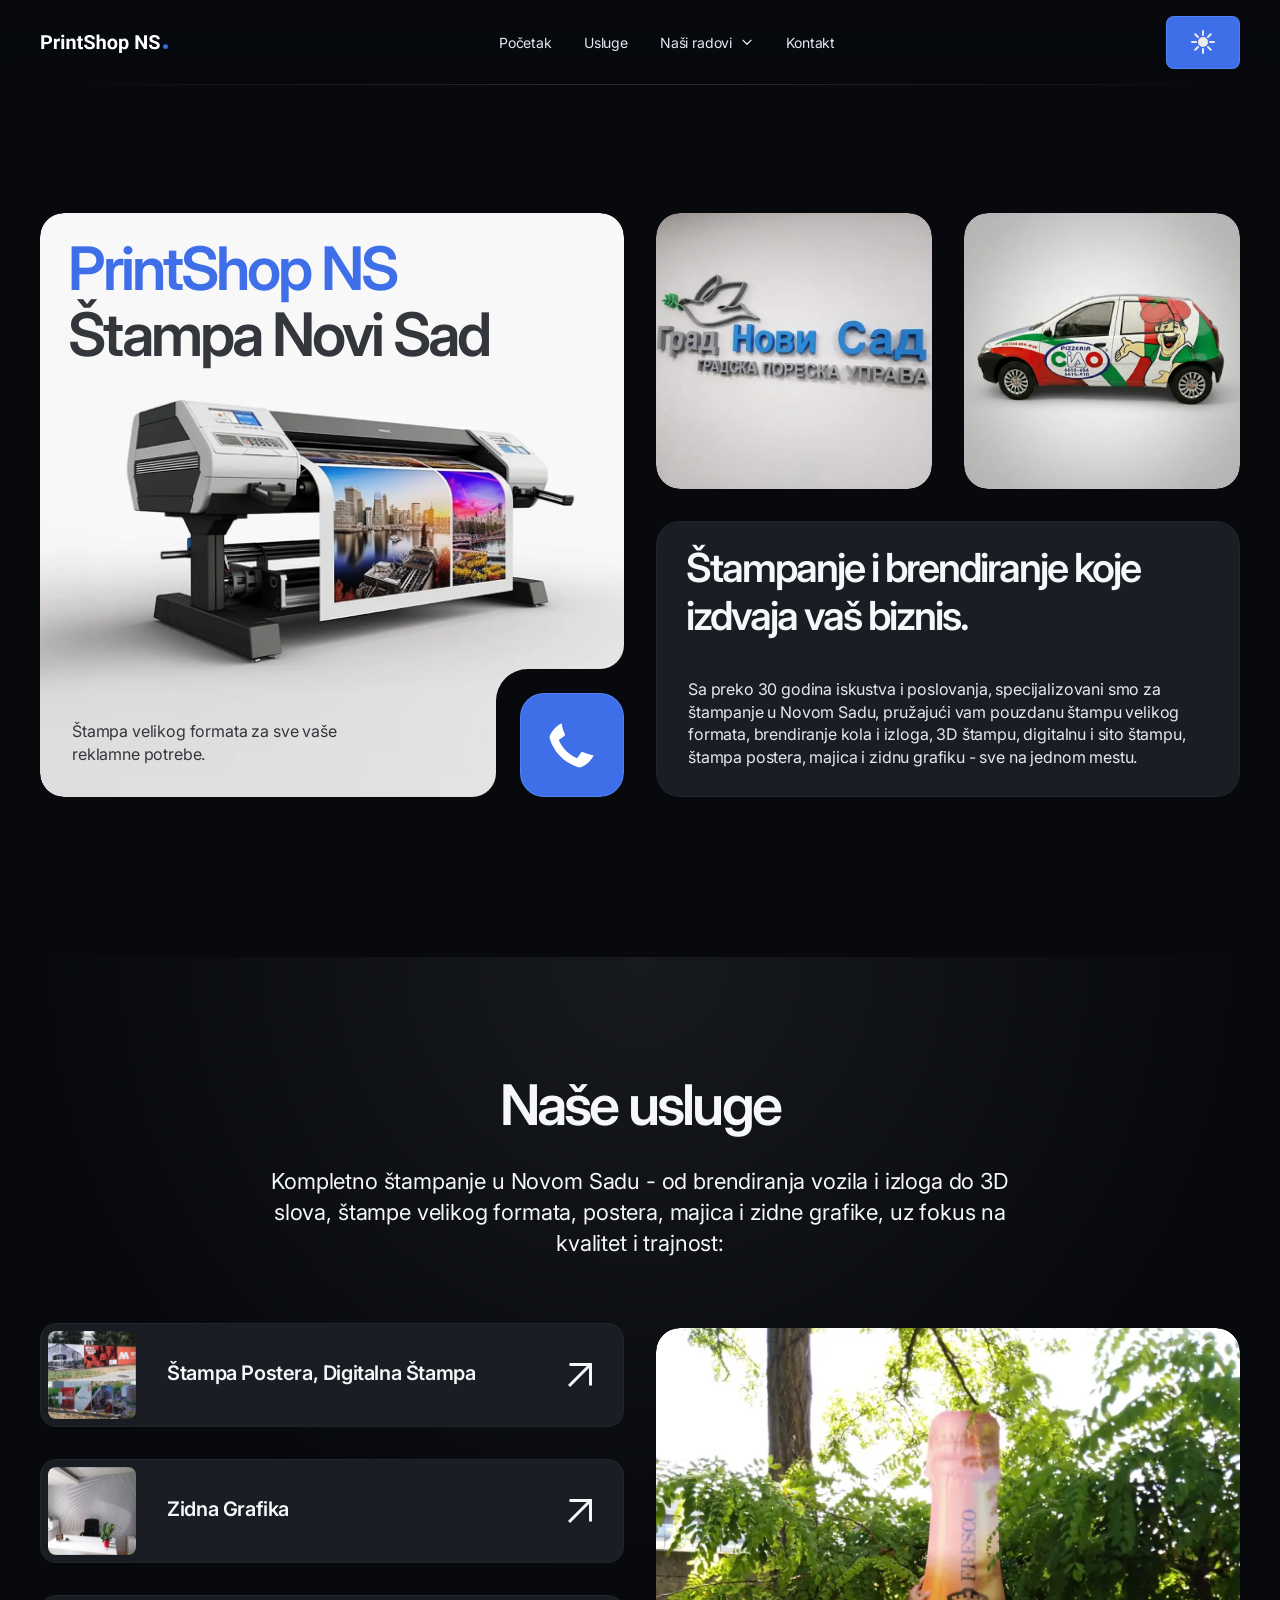
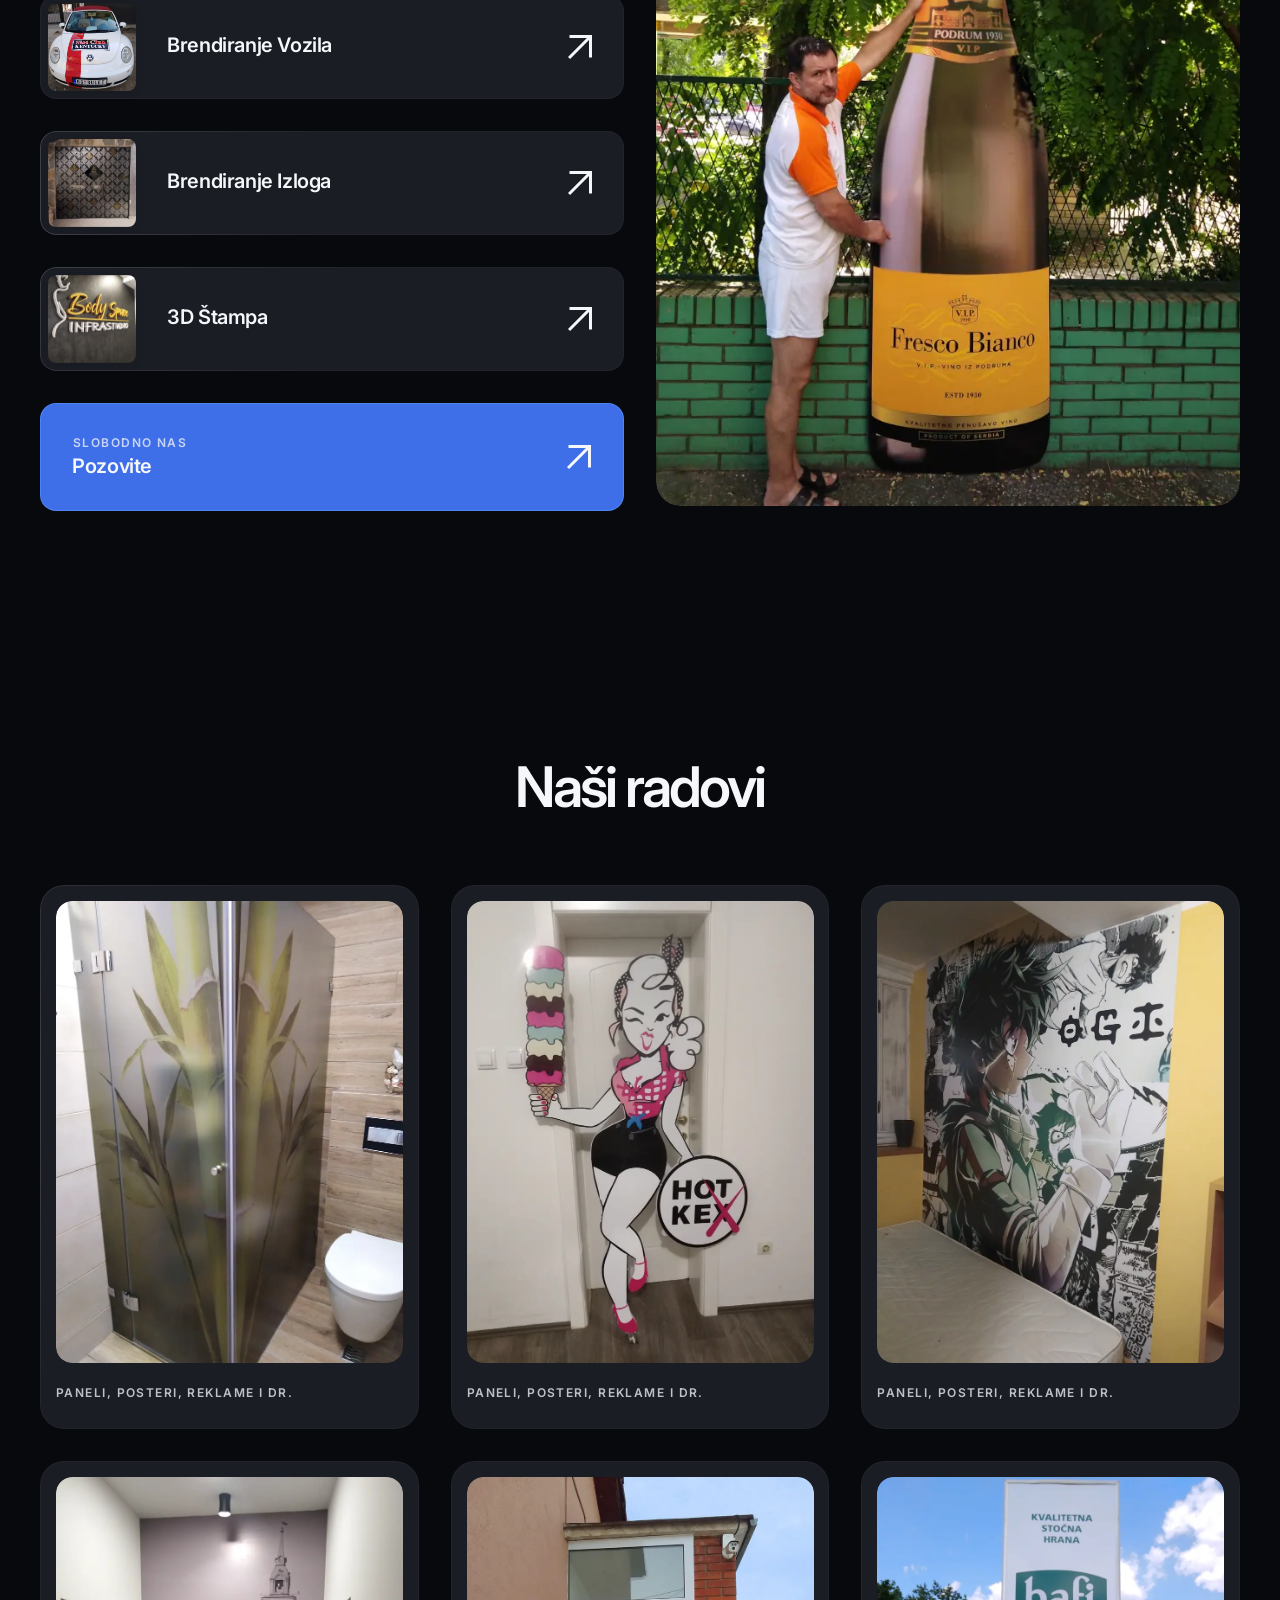
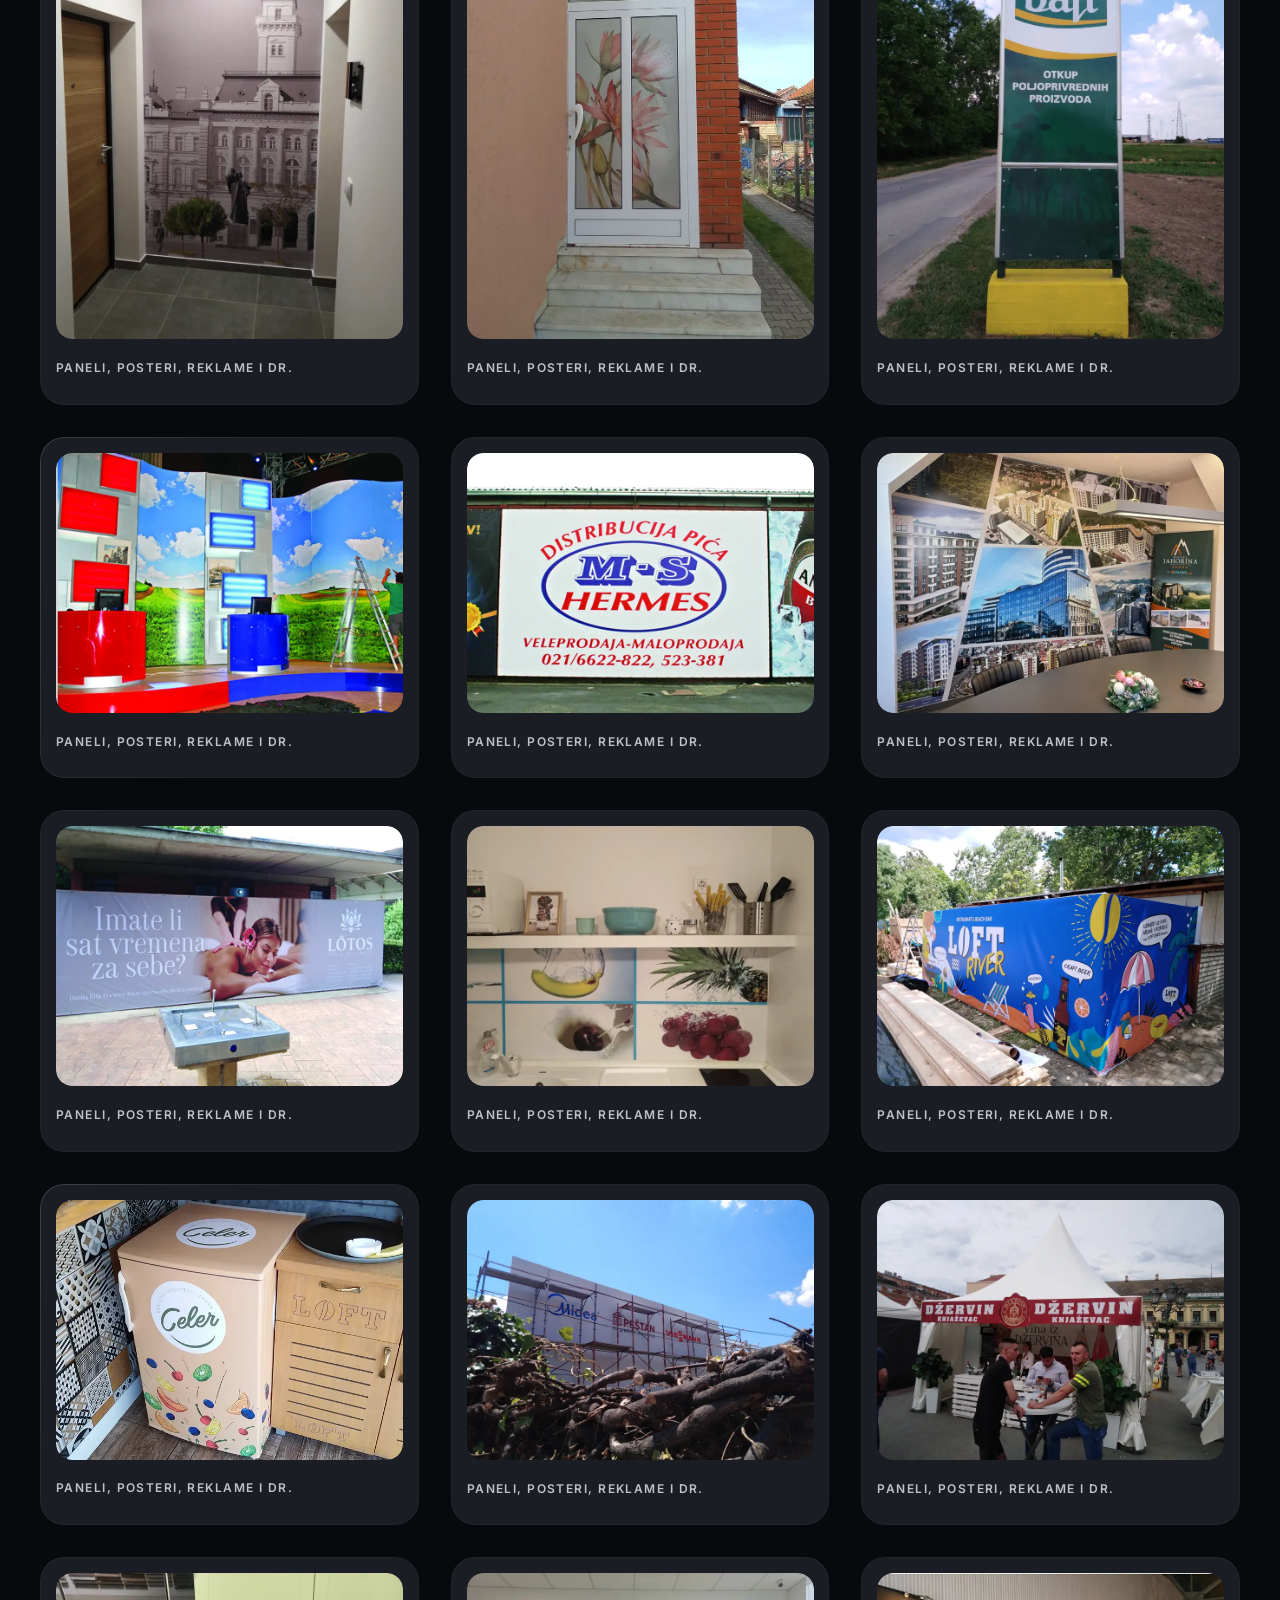
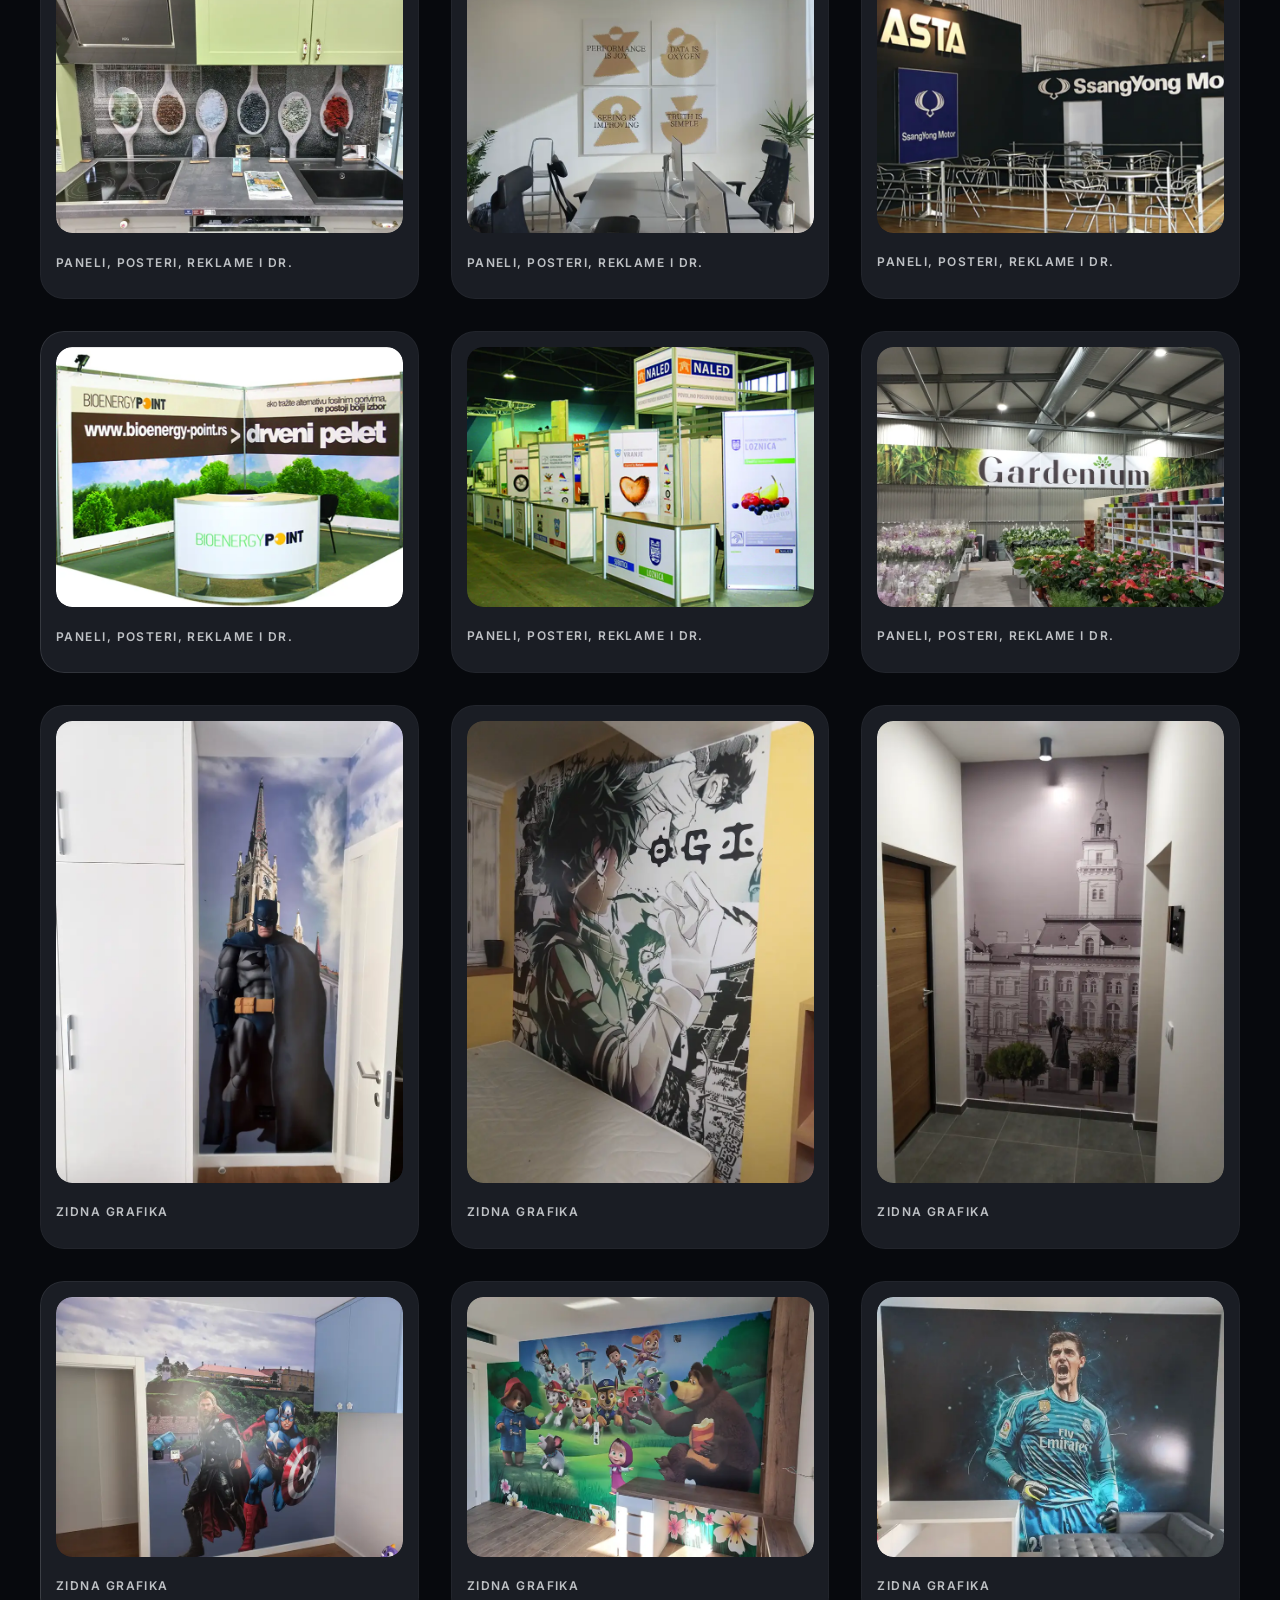
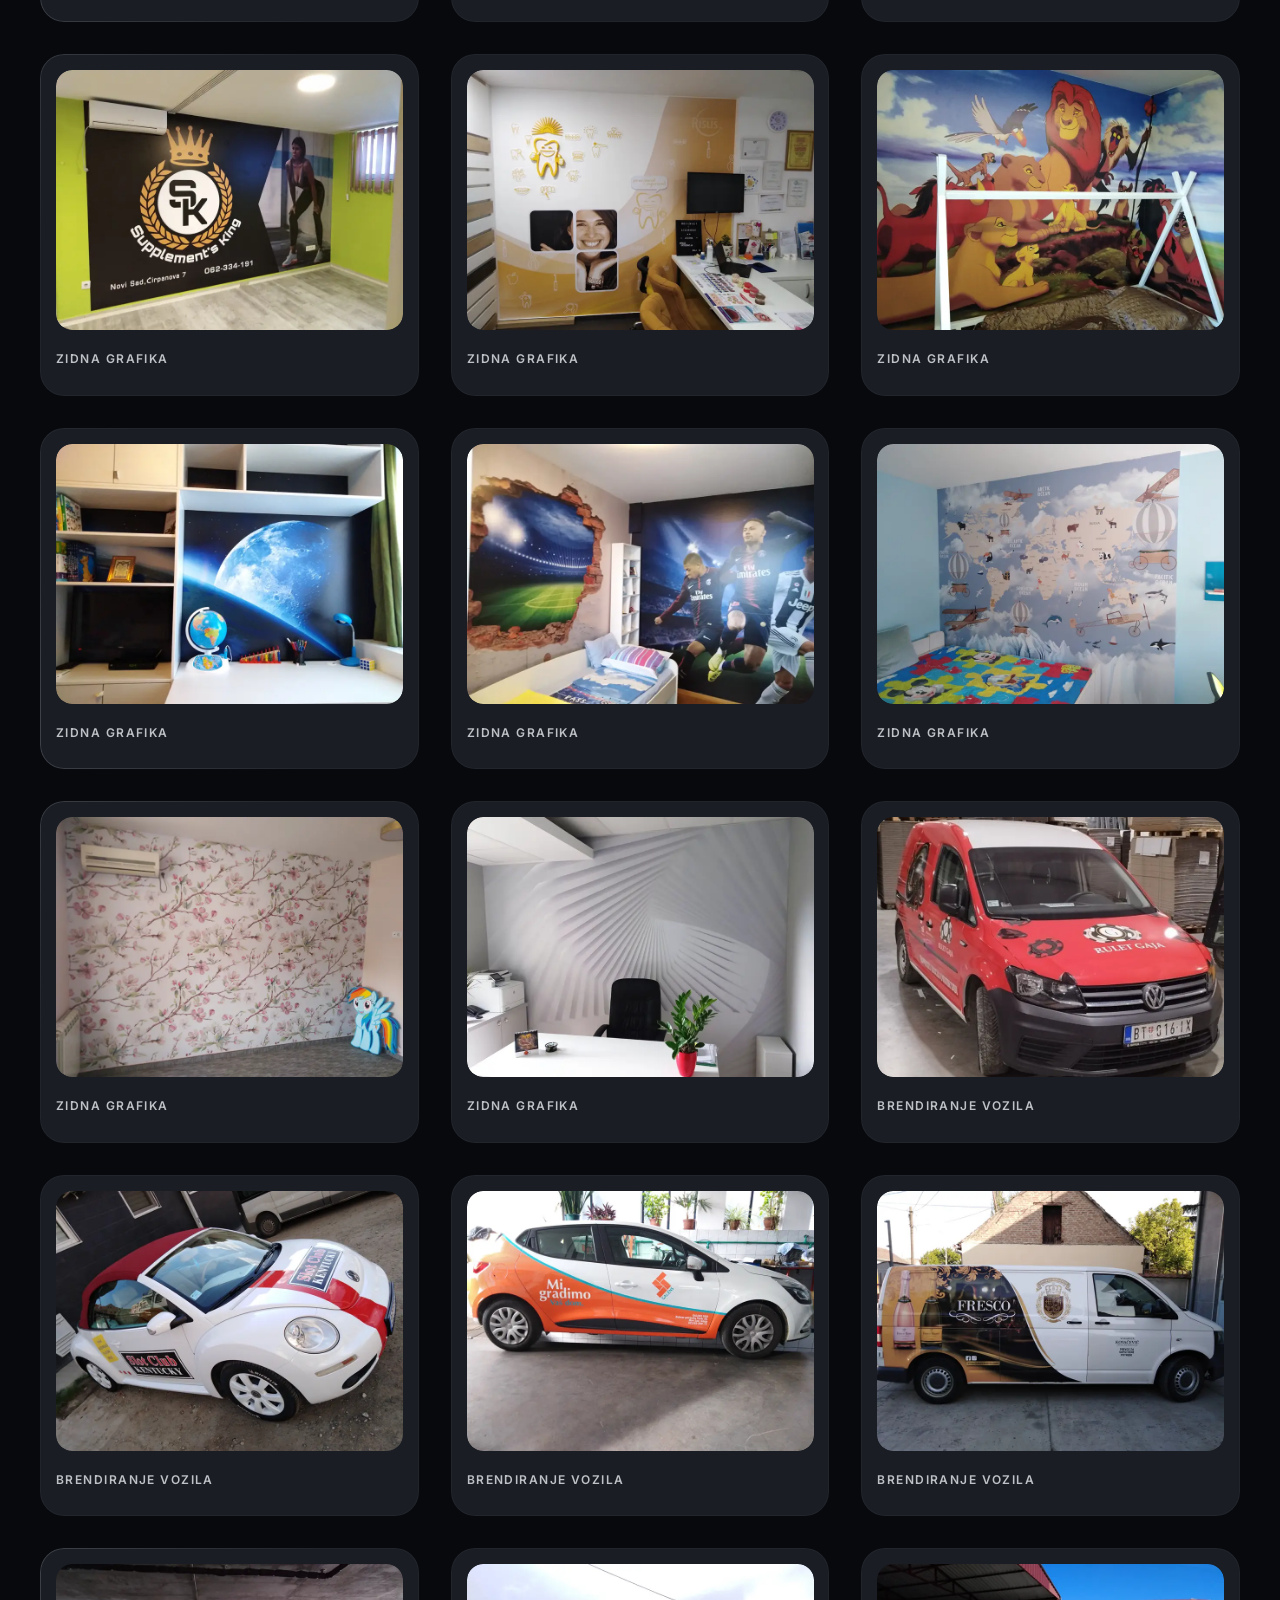
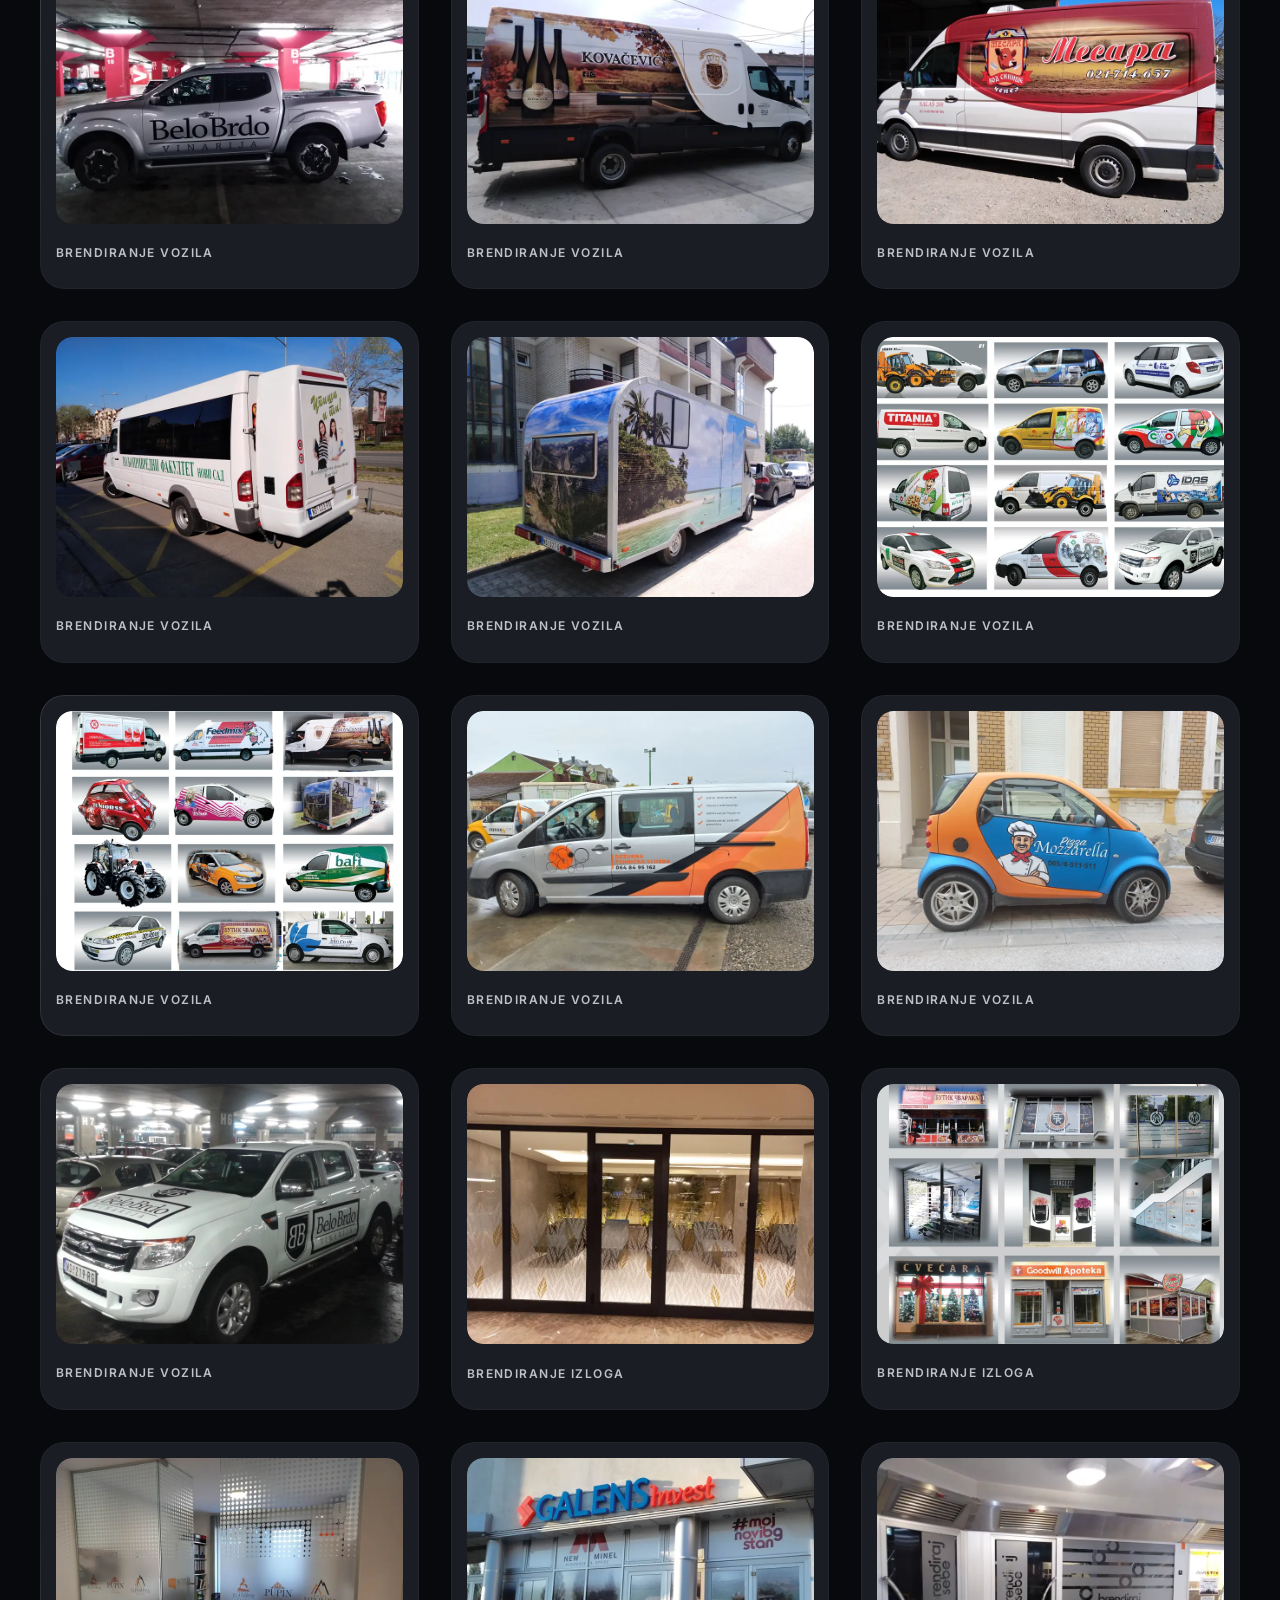
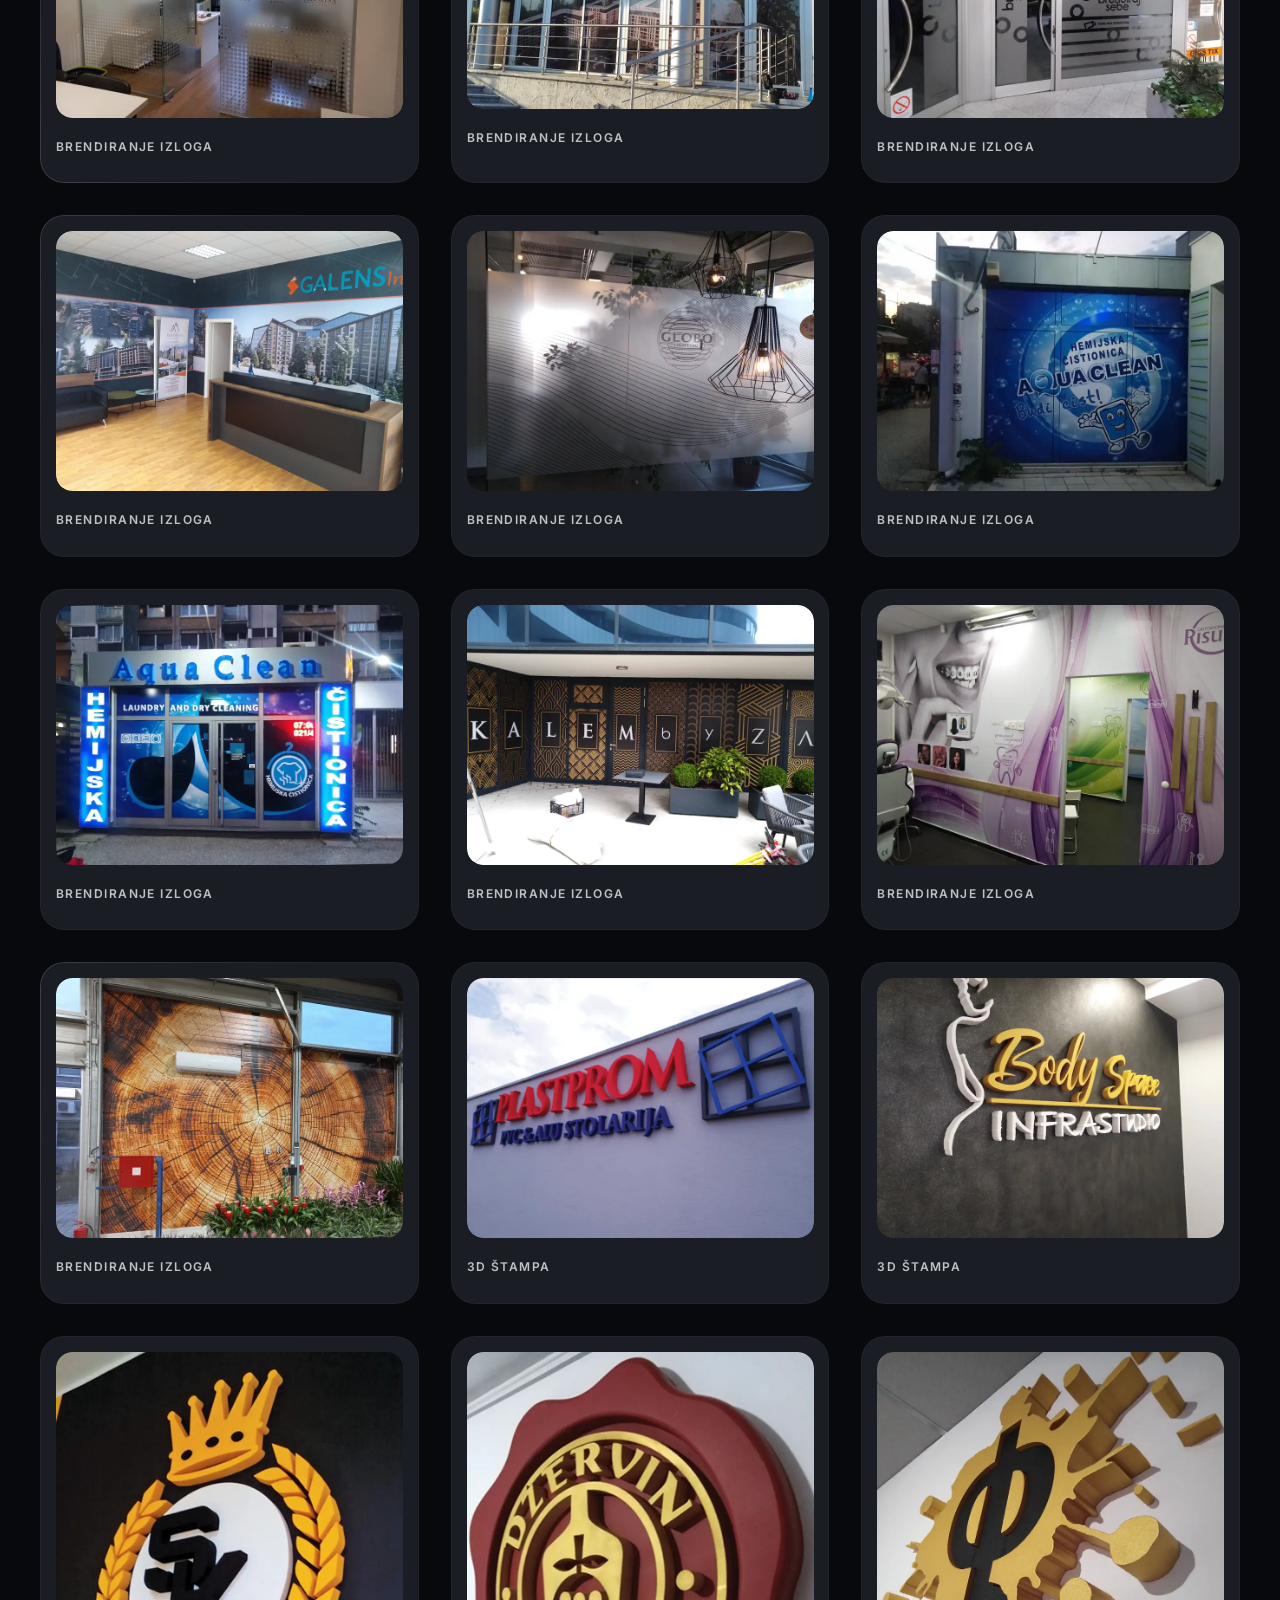
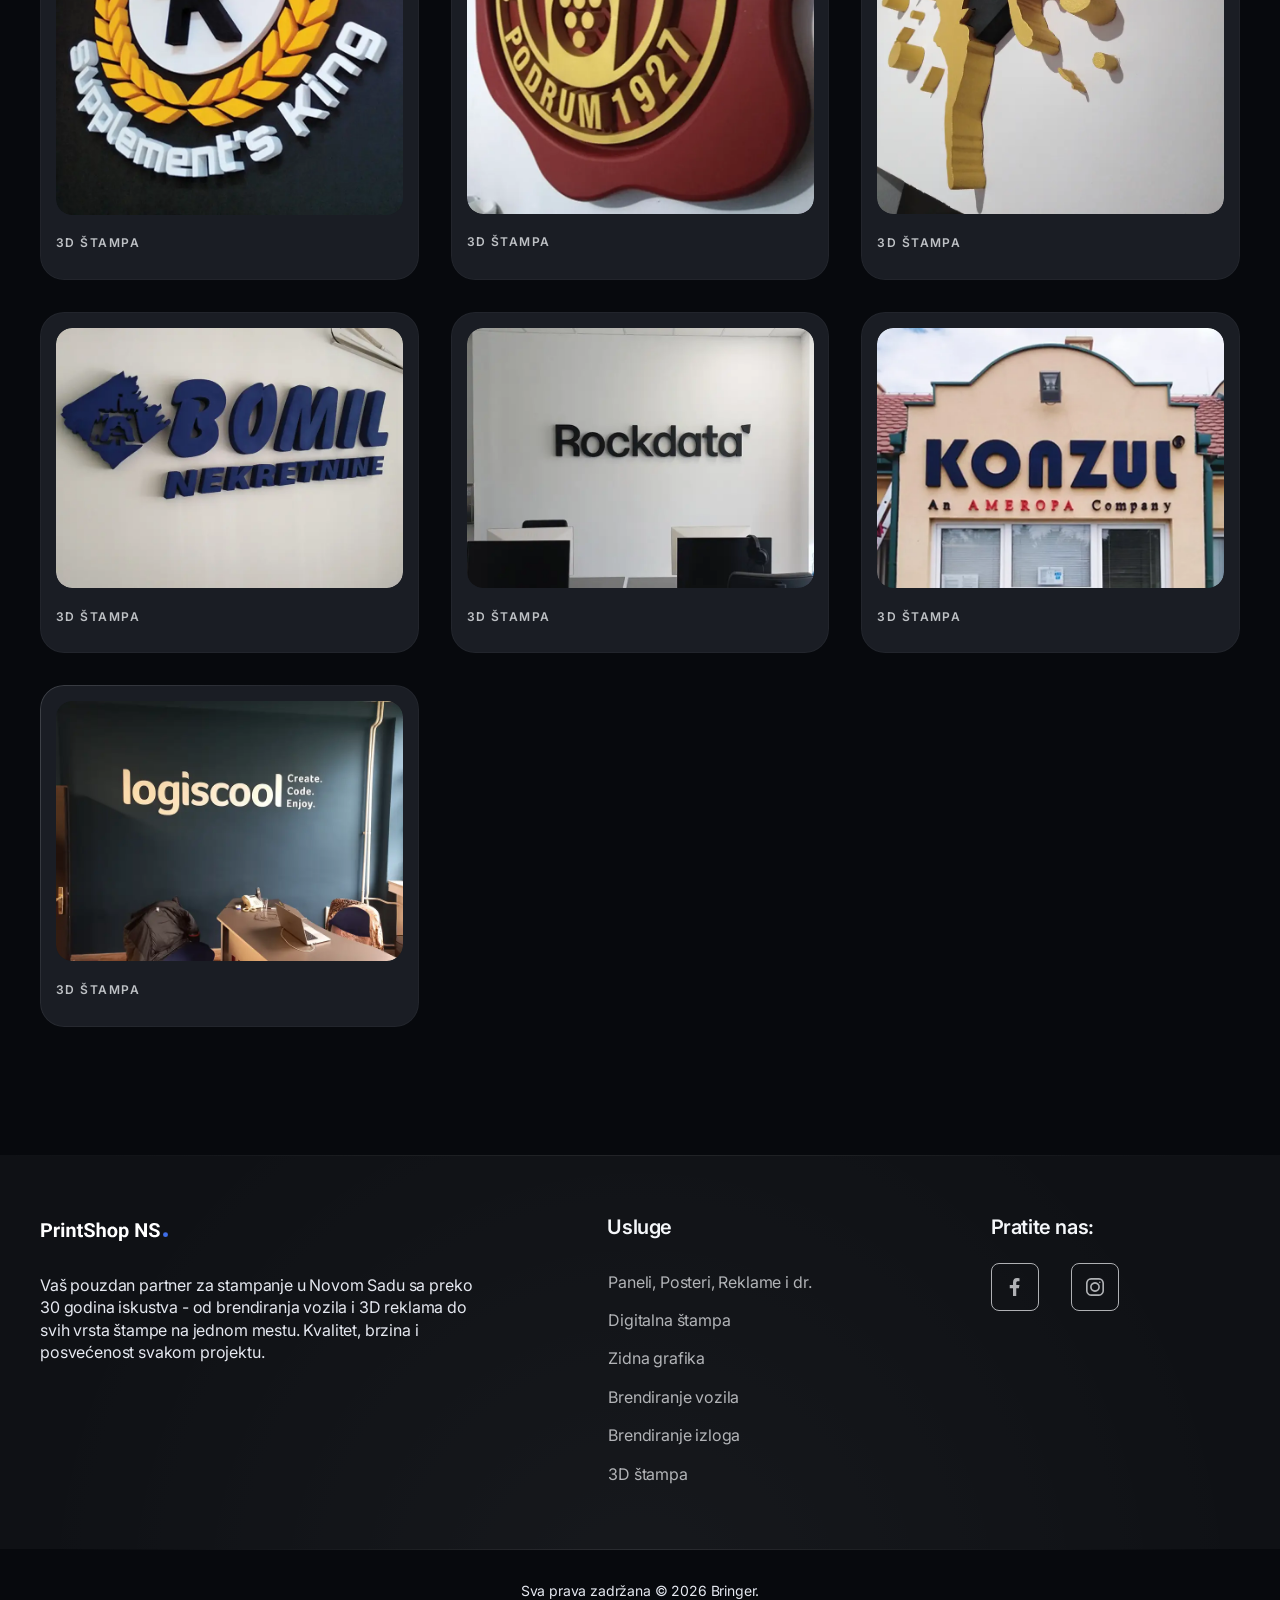
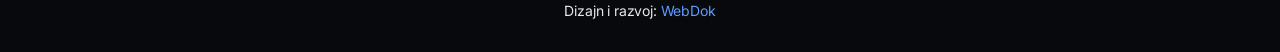
==== index.html @ b2fb3d51 "Updated" ====
<!DOCTYPE html>
<html lang="sr">

<head>
  <meta charset="UTF-8">
  <meta name="viewport" content="width=device-width, initial-scale=1.0">

  <!-- Page Title -->
  <title>Print Shop Novi Sad</title>

  <!-- Google Fonts -->
  <link href="https://fonts.googleapis.com/css2?family=Inter:wght@400;600&amp;display=swap" rel="stylesheet">
  <!-- Config -->
  <link type="text/css" rel="stylesheet" href="css/config.css">
  <!-- Libraries -->
  <link type="text/css" rel="stylesheet" href="css/libs.css">
  <!-- Template Styles -->
  <link type="text/css" rel="stylesheet" href="css/style.css">
  <!-- Responsive -->
  <link type="text/css" rel="stylesheet" href="css/responsive.css">

  <!-- Favicon -->
  <link rel="icon" href="img/favicon.png" sizes="32x32">
</head>

<body>
  <!-- Header -->
  <header id="bringer-header" class="is-frosted is-sticky" data-appear="fade-down" data-unload="fade-up">
    <!-- Desktop Header -->
    <div class="bringer-header-inner">
      <!-- Header Logo -->
      <div class="bringer-header-lp">
        <a href="#start" class="bringer-logo">
          <img src="img/logo-dm.svg" class="logo-dark" alt="bringer." width="128">
          <img src="img/logo-lm.svg" class="logo-light" alt="bringer." width="128">
        </a>
      </div>
      <!-- Main Menu -->
      <div class="bringer-header-mp">
        <nav class="bringer-nav">
          <ul class="main-menu" data-stagger-appear="fade-down" data-stagger-delay="75">
            <li>
              <a class="nav-link" href="#start">Početak</a>
            </li>
            <li>
              <a class="nav-link" href="#usluge">Usluge</a>
            </li>
            <li>
              <a href="#">Naši radovi</a>
              <ul class="sub-menu">
                <li>
                  <a class="nav-link" href="#posteri">Paneli, Posteri, Reklame i dr.</a>
                </li>
                <li>
                  <a class="nav-link" href="#posteri">Digitalna Štampa</a>
                </li>
                <li>
                  <a class="nav-link" href="#zidovi">Zidna grafika</a>
                </li>
                <li>
                  <a class="nav-link" href="#brendiranje-vozila">Brendiranje Vozila</a>
                </li>
                <li>
                  <a class="nav-link" href="#brendiranje-izloga">Brendiranje Izloga</a>
                </li>
                <li>
                  <a class="nav-link" href="#3d">3D Štampa</a>
                </li>
              </ul>
            </li>
            <li>
              <a class="nav-link" href="#kantakt">Kontakt</a>
            </li>
            <div class="bringer-portfolio-short-item bringer-portfolio-short-more" id="mobile-nav-cta">
              <div class="bringer-portfolio-short-title">
                <span class="bringer-label">slobodno nas</span>
                <h6>Pozovite</h6>
              </div>
              <span class="bringer-icon bringer-icon-explore"></span>
              <a id="nav-cta" href="tel:+38163123456"></a>
            </div>
          </ul>
        </nav>
      </div>
      <!-- Header Button -->
      <div class="bringer-header-rp">
        <button class="bringer-mode-toggler">
          <img src="icons/light-mode.svg" alt="">
        </button>
        <!-- <a href="contacts.html" class="bringer-button">Get a FREE Quote</a> -->
      </div>
    </div>
    <!-- Mobile Header -->
    <div class="bringer-mobile-header-inner">
      <a href="./" class="bringer-logo">
        <img src="img/logo-dm.svg" class="logo-dark" alt="bringer." width="128">
        <img src="img/logo-lm.svg" class="logo-light" alt="bringer." width="128">
      </a>
      <a href="#" class="bringer-mobile-menu-toggler">
        <i class="bringer-menu-toggler-icon">
          <span></span>
          <span></span>
          <span></span>
        </i>
      </a>
    </div>
  </header>

  <!-- Page Main -->
  <main id="bringer-main">
    <div class="stg-container">
      <!-- Hero Section -->
      <section id="start">
        <div class="bringer-hero-block bringer-hero-type06">
          <div class="bringer-bento-grid stg-bottom-gap">
            <div class="is-large bringer-masked-block" data-appear="fade-right" data-unload="fade-left">
              <div class="bringer-bento-hero-media bringer-masked-media" data-bg-src="img/home/hero/home06-background.webp">
                <!-- Title -->
                <h1 class="bringer-page-title"><span>PrintShop NS</span> Štampa Novi Sad</h1>
                <!-- Description -->
                <p class="bringer-highlight">Štampa velikog formata za sve vaše reklamne potrebe.</p>
              </div>
              <div class="bringer-masked-content at-bottom-right">
                <a href="tel:+38163123456" class="bringer-square-button" data-appear="zoom-in" data-delay="100">
                  <img src="icons/phone-old.svg" class="phone-hero" alt="">
                  <!-- <span class="bringer-icon bringer-icon-arrow-down"></span> -->
                </a>
              </div>
            </div>
            <div class="is-small" data-appear="zoom-out" data-delay="100" data-unload="zoom-out">
              <img class="bringer-lazy" src="img/null.png" data-src="/img/home/hero/hero-secondary-2.webp" alt="Product 04" width="1200" height="1200">
            </div>
            <div class="is-small" data-appear="zoom-out" data-delay="200" data-unload="zoom-out">
              <img class="bringer-lazy" src="img/null.png" data-src="/img/home/hero/hero-secondary-1.webp" alt="Product 08" width="1200" height="1200">
            </div>
            <div class="is-medium bringer-block stg-vertical-space-between" data-appear="fade-left" data-delay="300" data-unload="fade-right">
              <h3>Štampanje i brendiranje koje izdvaja vaš biznis.</h3>
              <p>Sa preko 30 godina iskustva i poslovanja, specijalizovani smo za štampanje u Novom Sadu, pružajući vam pouzdanu štampu velikog formata, brendiranje kola i izloga, 3D štampu, digitalnu i sito štampu, štampa postera, majica i zidnu grafiku - sve na jednom mestu.</p>
            </div>
          </div>
        </div><!-- .bringer-hero-block -->
      </section>

      <!-- Section: Services -->
      <section class="backlight-top" id="usluge">
        <!-- Section Title -->
        <div class="stg-row bringer-section-title">
          <div class="stg-col-8 stg-offset-2">
            <div class="align-center">
              <h2 data-appear="fade-up" data-unload="fade-up">Naše usluge</h2>
              <p class="bringer-large-text" data-appear="fade-up" data-unload="fade-up" data-delay="100">Kompletno štampanje u Novom Sadu - od brendiranja vozila i izloga do 3D slova, štampe velikog formata, postera, majica i zidne grafike, uz fokus na kvalitet i trajnost:</p>
            </div>
          </div>
        </div>
        <!-- List with Preview -->
        <div class="stg-row stg-valign-middle stg-tp-column-reverse">
          <div class="stg-col-6" data-unload="fade-left" data-delay="100">
            <div class="bringer-grid-1col">
              <!-- Portfolio List Item -->
              <div class="bringer-block bringer-portfolio-short-item" data-appear="fade-right" data-delay="300">
                <div class="bringer-portfolio-thmb">
                  <img class="bringer-lazy" src="img/null.png" data-src="img/home/services/poster.webp" alt="" width="1200" height="1200">
                </div>
                <div class="bringer-portfolio-short-title">
                  <!-- <span class="bringer-meta">Advertising</span> -->
                  <h6>Štampa Postera, Digitalna Štampa</h6>
                </div>
                <span class="bringer-icon bringer-icon-explore"></span>
                <a href="#posteri"></a>
              </div><!-- .bringer-portfolio-short-item -->

              <!-- Portfolio List Item -->
              <div class="bringer-block bringer-portfolio-short-item" data-appear="fade-right" data-delay="300">
                <div class="bringer-portfolio-thmb">
                  <img class="bringer-lazy" src="img/null.png" data-src="img/home/services/zidna-grafika.webp" alt="" width="1200" height="1200">
                </div>
                <div class="bringer-portfolio-short-title">
                  <!-- <span class="bringer-meta">Advertising</span> -->
                  <h6>Zidna Grafika</h6>
                </div>
                <span class="bringer-icon bringer-icon-explore"></span>
                <a href="#zidovi"></a>
              </div><!-- .bringer-portfolio-short-item -->

              <!-- Portfolio List Item -->
              <div class="bringer-block bringer-portfolio-short-item" data-appear="fade-right" data-delay="0">
                <div class="bringer-portfolio-thmb">
                  <img class="bringer-lazy" src="img/null.png" data-src="img/home/services/brendiranje-vozila.webp" alt="brendiranje vozila" width="1200" height="1200">
                </div>
                <div class="bringer-portfolio-short-title">
                  <!-- <span class="bringer-meta">Branding</span> -->
                  <h6>Brendiranje Vozila</h6>
                </div>
                <span class="bringer-icon bringer-icon-explore"></span>
                <a href="#brendiranje-auta"></a>
              </div><!-- .bringer-portfolio-short-item -->

              <!-- Portfolio List Item -->
              <div class="bringer-block bringer-portfolio-short-item" data-appear="fade-right" data-delay="100">
                <div class="bringer-portfolio-thmb">
                  <img class="bringer-lazy" src="img/null.png" data-src="img/home/services/brendiranje-izloga.webp" alt="brendiranje izloga" width="1200" height="1200">
                </div>
                <div class="bringer-portfolio-short-title">
                  <!-- <span class="bringer-meta">Advertising</span> -->
                  <h6>Brendiranje Izloga</h6>
                </div>
                <span class="bringer-icon bringer-icon-explore"></span>
                <a href="#brendiranje-izloga"></a>
              </div><!-- .bringer-portfolio-short-item -->

              <!-- Portfolio List Item -->
              <div class="bringer-block bringer-portfolio-short-item" data-appear="fade-right" data-delay="200">
                <div class="bringer-portfolio-thmb">
                  <img class="bringer-lazy" src="img/null.png" data-src="img/home/services/3d.webp" alt="3D slova, 3D štampa" width="1200" height="1200">
                </div>
                <div class="bringer-portfolio-short-title">
                  <!-- <span class="bringer-meta">Marketing</span> -->
                  <h6>3D Štampa</h6>
                </div>
                <span class="bringer-icon bringer-icon-explore"></span>
                <a href="#3d"></a>
              </div><!-- .bringer-portfolio-short-item -->

              <div class="bringer-portfolio-short-item bringer-portfolio-short-more" data-appear="fade-right" data-delay="400">
                <div class="bringer-portfolio-short-title">
                  <span class="bringer-label">slobodno nas</span>
                  <h6>Pozovite</h6>
                </div>
                <span class="bringer-icon bringer-icon-explore"></span>
                <a href="tel:+38163123456"></a>
              </div>
            </div>
          </div>
          <div class="stg-col-6 stg-tp-bottom-gap" data-unload="fade-right" data-delay="200">
            <div class="bringer-parallax-media" data-appear="fade-left">
              <img class="bringer-lazy" src="img/null.png" data-src="img/home/services/services-main.webp" alt="Our Portfolio" width="960" height="1095">
            </div>
          </div>
        </div>
      </section>

      <!-- Portfolio Grid -->
      <section id="portfolio">
        <div class="stg-row bringer-section-title">
          <div class="stg-col-8 stg-offset-2">
            <div class="align-center">
              <h2 data-appear="fade-up" data-unload="fade-up">Naši radovi</h2>
            </div>
          </div>
        </div>
        <div class="bringer-grid-3cols bringer-tp-grid-2cols bringer-tp-centered-last-item stg-normal-gap bringer-parallax-media">

          <div class="bringer-block bringer-portfolio-card" id="posteri">
            <div class="bringer-portfolio-card-image">
              <img class="bringer-lazy" src="img/null.png" data-src="img/portfolio/ostalo/panel-poster-reklame-v-1.webp" alt="" width="1200" height="1200">
            </div>
            <div class="bringer-portfolio-card-footer">
              <div class="bringer-portfolio-card-title">
                <span class="bringer-meta">Paneli, Posteri, Reklame i dr.</span>
              </div>
            </div>
          </div>

          <div class="bringer-block bringer-portfolio-card">
            <div class="bringer-portfolio-card-image">
              <img class="bringer-lazy" src="img/null.png" data-src="img/portfolio/ostalo/panel-poster-reklame-v-2.webp" alt="" width="1200" height="1200">
            </div>
            <div class="bringer-portfolio-card-footer">
              <div class="bringer-portfolio-card-title">
                <span class="bringer-meta">Paneli, Posteri, Reklame i dr.</span>
              </div>
            </div>
          </div>

          <div class="bringer-block bringer-portfolio-card">
            <div class="bringer-portfolio-card-image">
              <img class="bringer-lazy" src="img/null.png" data-src="img/portfolio/ostalo/panel-poster-reklame-v-3.webp" alt="" width="1200" height="1200">
            </div>
            <div class="bringer-portfolio-card-footer">
              <div class="bringer-portfolio-card-title">
                <span class="bringer-meta">Paneli, Posteri, Reklame i dr.</span>
              </div>
            </div>
          </div>

          <div class="bringer-block bringer-portfolio-card">
            <div class="bringer-portfolio-card-image">
              <img class="bringer-lazy" src="img/null.png" data-src="img/portfolio/ostalo/panel-poster-reklame-v-4.webp" alt="" width="1200" height="1200">
            </div>
            <div class="bringer-portfolio-card-footer">
              <div class="bringer-portfolio-card-title">
                <span class="bringer-meta">Paneli, Posteri, Reklame i dr.</span>
              </div>
            </div>
          </div>

          <div class="bringer-block bringer-portfolio-card">
            <div class="bringer-portfolio-card-image">
              <img class="bringer-lazy" src="img/null.png" data-src="img/portfolio/ostalo/panel-poster-reklame-v-5.webp" alt="" width="1200" height="1200">
            </div>
            <div class="bringer-portfolio-card-footer">
              <div class="bringer-portfolio-card-title">
                <span class="bringer-meta">Paneli, Posteri, Reklame i dr.</span>
              </div>
            </div>
          </div>

          <div class="bringer-block bringer-portfolio-card">
            <div class="bringer-portfolio-card-image">
              <img class="bringer-lazy" src="img/null.png" data-src="img/portfolio/ostalo/panel-poster-reklame-v-6.webp" alt="" width="1200" height="1200">
            </div>
            <div class="bringer-portfolio-card-footer">
              <div class="bringer-portfolio-card-title">
                <span class="bringer-meta">Paneli, Posteri, Reklame i dr.</span>
              </div>
            </div>
          </div>

          <div class="bringer-block bringer-portfolio-card">
            <div class="bringer-portfolio-card-image">
              <img class="bringer-lazy" src="img/null.png" data-src="img/portfolio/ostalo/panel-poster-reklame-h-1.webp" alt="" width="1200" height="1200">
            </div>
            <div class="bringer-portfolio-card-footer">
              <div class="bringer-portfolio-card-title">
                <span class="bringer-meta">Paneli, Posteri, Reklame i dr.</span>
              </div>
            </div>
          </div>

          <div class="bringer-block bringer-portfolio-card">
            <div class="bringer-portfolio-card-image">
              <img class="bringer-lazy" src="img/null.png" data-src="img/portfolio/ostalo/panel-poster-reklame-h-2.webp" alt="" width="1200" height="1200">
            </div>
            <div class="bringer-portfolio-card-footer">
              <div class="bringer-portfolio-card-title">
                <span class="bringer-meta">Paneli, Posteri, Reklame i dr.</span>
              </div>
            </div>
          </div>

          <div class="bringer-block bringer-portfolio-card">
            <div class="bringer-portfolio-card-image">
              <img class="bringer-lazy" src="img/null.png" data-src="img/portfolio/ostalo/panel-poster-reklame-h-3.webp" alt="" width="1200" height="1200">
            </div>
            <div class="bringer-portfolio-card-footer">
              <div class="bringer-portfolio-card-title">
                <span class="bringer-meta">Paneli, Posteri, Reklame i dr.</span>
              </div>
            </div>
          </div>

          <div class="bringer-block bringer-portfolio-card">
            <div class="bringer-portfolio-card-image">
              <img class="bringer-lazy" src="img/null.png" data-src="img/portfolio/ostalo/panel-poster-reklame-h-4.webp" alt="" width="1200" height="1200">
            </div>
            <div class="bringer-portfolio-card-footer">
              <div class="bringer-portfolio-card-title">
                <span class="bringer-meta">Paneli, Posteri, Reklame i dr.</span>
              </div>
            </div>
          </div>

          <div class="bringer-block bringer-portfolio-card">
            <div class="bringer-portfolio-card-image">
              <img class="bringer-lazy" src="img/null.png" data-src="img/portfolio/ostalo/panel-poster-reklame-h-5.webp" alt="" width="1200" height="1200">
            </div>
            <div class="bringer-portfolio-card-footer">
              <div class="bringer-portfolio-card-title">
                <span class="bringer-meta">Paneli, Posteri, Reklame i dr.</span>
              </div>
            </div>
          </div>

          <div class="bringer-block bringer-portfolio-card">
            <div class="bringer-portfolio-card-image">
              <img class="bringer-lazy" src="img/null.png" data-src="img/portfolio/ostalo/panel-poster-reklame-h-6.webp" alt="" width="1200" height="1200">
            </div>
            <div class="bringer-portfolio-card-footer">
              <div class="bringer-portfolio-card-title">
                <span class="bringer-meta">Paneli, Posteri, Reklame i dr.</span>
              </div>
            </div>
          </div>

          <div class="bringer-block bringer-portfolio-card">
            <div class="bringer-portfolio-card-image">
              <img class="bringer-lazy" src="img/null.png" data-src="img/portfolio/ostalo/panel-poster-reklame-h-7.webp" alt="" width="1200" height="1200">
            </div>
            <div class="bringer-portfolio-card-footer">
              <div class="bringer-portfolio-card-title">
                <span class="bringer-meta">Paneli, Posteri, Reklame i dr.</span>
              </div>
            </div>
          </div>

          <div class="bringer-block bringer-portfolio-card">
            <div class="bringer-portfolio-card-image">
              <img class="bringer-lazy" src="img/null.png" data-src="img/portfolio/ostalo/panel-poster-reklame-h-8.webp" alt="" width="1200" height="1200">
            </div>
            <div class="bringer-portfolio-card-footer">
              <div class="bringer-portfolio-card-title">
                <span class="bringer-meta">Paneli, Posteri, Reklame i dr.</span>
              </div>
            </div>
          </div>

          <div class="bringer-block bringer-portfolio-card">
            <div class="bringer-portfolio-card-image">
              <img class="bringer-lazy" src="img/null.png" data-src="img/portfolio/ostalo/panel-poster-reklame-h-9.webp" alt="" width="1200" height="1200">
            </div>
            <div class="bringer-portfolio-card-footer">
              <div class="bringer-portfolio-card-title">
                <span class="bringer-meta">Paneli, Posteri, Reklame i dr.</span>
              </div>
            </div>
          </div>

          <div class="bringer-block bringer-portfolio-card">
            <div class="bringer-portfolio-card-image">
              <img class="bringer-lazy" src="img/null.png" data-src="img/portfolio/ostalo/panel-poster-reklame-h-10.webp" alt="" width="1200" height="1200">
            </div>
            <div class="bringer-portfolio-card-footer">
              <div class="bringer-portfolio-card-title">
                <span class="bringer-meta">Paneli, Posteri, Reklame i dr.</span>
              </div>
            </div>
          </div>

          <div class="bringer-block bringer-portfolio-card">
            <div class="bringer-portfolio-card-image">
              <img class="bringer-lazy" src="img/null.png" data-src="img/portfolio/ostalo/panel-poster-reklame-h-11.webp" alt="" width="1200" height="1200">
            </div>
            <div class="bringer-portfolio-card-footer">
              <div class="bringer-portfolio-card-title">
                <span class="bringer-meta">Paneli, Posteri, Reklame i dr.</span>
              </div>
            </div>
          </div>

          <div class="bringer-block bringer-portfolio-card">
            <div class="bringer-portfolio-card-image">
              <img class="bringer-lazy" src="img/null.png" data-src="img/portfolio/ostalo/panel-poster-reklame-h-12.webp" alt="" width="1200" height="1200">
            </div>
            <div class="bringer-portfolio-card-footer">
              <div class="bringer-portfolio-card-title">
                <span class="bringer-meta">Paneli, Posteri, Reklame i dr.</span>
              </div>
            </div>
          </div>

          <div class="bringer-block bringer-portfolio-card">
            <div class="bringer-portfolio-card-image">
              <img class="bringer-lazy" src="img/null.png" data-src="img/portfolio/ostalo/panel-poster-reklame-h-13.webp" alt="" width="1200" height="1200">
            </div>
            <div class="bringer-portfolio-card-footer">
              <div class="bringer-portfolio-card-title">
                <span class="bringer-meta">Paneli, Posteri, Reklame i dr.</span>
              </div>
            </div>
          </div>

          <div class="bringer-block bringer-portfolio-card">
            <div class="bringer-portfolio-card-image">
              <img class="bringer-lazy" src="img/null.png" data-src="img/portfolio/ostalo/panel-poster-reklame-h-14.webp" alt="" width="1200" height="1200">
            </div>
            <div class="bringer-portfolio-card-footer">
              <div class="bringer-portfolio-card-title">
                <span class="bringer-meta">Paneli, Posteri, Reklame i dr.</span>
              </div>
            </div>
          </div>

          <div class="bringer-block bringer-portfolio-card">
            <div class="bringer-portfolio-card-image">
              <img class="bringer-lazy" src="img/null.png" data-src="img/portfolio/ostalo/panel-poster-reklame-h-15.webp" alt="" width="1200" height="1200">
            </div>
            <div class="bringer-portfolio-card-footer">
              <div class="bringer-portfolio-card-title">
                <span class="bringer-meta">Paneli, Posteri, Reklame i dr.</span>
              </div>
            </div>
          </div>

          <div class="bringer-block bringer-portfolio-card" id="zidovi">
            <div class="bringer-portfolio-card-image">
              <img class="bringer-lazy" src="img/null.png" data-src="img/portfolio/zid/zid-v-1.webp" alt="" width="1200" height="1200">
            </div>
            <div class="bringer-portfolio-card-footer">
              <div class="bringer-portfolio-card-title">
                <span class="bringer-meta">Zidna grafika</span>
              </div>
            </div>
          </div>

          <div class="bringer-block bringer-portfolio-card">
            <div class="bringer-portfolio-card-image">
              <img class="bringer-lazy" src="img/null.png" data-src="img/portfolio/zid/zid-v-2.webp" alt="" width="1200" height="1200">
            </div>
            <div class="bringer-portfolio-card-footer">
              <div class="bringer-portfolio-card-title">
                <span class="bringer-meta">Zidna grafika</span>
              </div>
            </div>
          </div>

          <div class="bringer-block bringer-portfolio-card">
            <div class="bringer-portfolio-card-image">
              <img class="bringer-lazy" src="img/null.png" data-src="img/portfolio/zid/zid-v-3.webp" alt="" width="1200" height="1200">
            </div>
            <div class="bringer-portfolio-card-footer">
              <div class="bringer-portfolio-card-title">
                <span class="bringer-meta">Zidna grafika</span>
              </div>
            </div>
          </div>

          <div class="bringer-block bringer-portfolio-card">
            <div class="bringer-portfolio-card-image">
              <img class="bringer-lazy" src="img/null.png" data-src="img/portfolio/zid/zid-h-1.webp" alt="" width="1200" height="1200">
            </div>
            <div class="bringer-portfolio-card-footer">
              <div class="bringer-portfolio-card-title">
                <span class="bringer-meta">Zidna grafika</span>
              </div>
            </div>
          </div>

          <div class="bringer-block bringer-portfolio-card">
            <div class="bringer-portfolio-card-image">
              <img class="bringer-lazy" src="img/null.png" data-src="img/portfolio/zid/zid-h-2.webp" alt="" width="1200" height="1200">
            </div>
            <div class="bringer-portfolio-card-footer">
              <div class="bringer-portfolio-card-title">
                <span class="bringer-meta">Zidna grafika</span>
              </div>
            </div>
          </div>

          <div class="bringer-block bringer-portfolio-card">
            <div class="bringer-portfolio-card-image">
              <img class="bringer-lazy" src="img/null.png" data-src="img/portfolio/zid/zid-h-3.webp" alt="" width="1200" height="1200">
            </div>
            <div class="bringer-portfolio-card-footer">
              <div class="bringer-portfolio-card-title">
                <span class="bringer-meta">Zidna grafika</span>
              </div>
            </div>
          </div>

          <div class="bringer-block bringer-portfolio-card">
            <div class="bringer-portfolio-card-image">
              <img class="bringer-lazy" src="img/null.png" data-src="img/portfolio/zid/zid-h-4.webp" alt="" width="1200" height="1200">
            </div>
            <div class="bringer-portfolio-card-footer">
              <div class="bringer-portfolio-card-title">
                <span class="bringer-meta">Zidna grafika</span>
              </div>
            </div>
          </div>

          <div class="bringer-block bringer-portfolio-card">
            <div class="bringer-portfolio-card-image">
              <img class="bringer-lazy" src="img/null.png" data-src="img/portfolio/zid/zid-h-5.webp" alt="" width="1200" height="1200">
            </div>
            <div class="bringer-portfolio-card-footer">
              <div class="bringer-portfolio-card-title">
                <span class="bringer-meta">Zidna grafika</span>
              </div>
            </div>
          </div>

          <div class="bringer-block bringer-portfolio-card">
            <div class="bringer-portfolio-card-image">
              <img class="bringer-lazy" src="img/null.png" data-src="img/portfolio/zid/zid-h-7.webp" alt="" width="1200" height="1200">
            </div>
            <div class="bringer-portfolio-card-footer">
              <div class="bringer-portfolio-card-title">
                <span class="bringer-meta">Zidna grafika</span>
              </div>
            </div>
          </div>

          <div class="bringer-block bringer-portfolio-card">
            <div class="bringer-portfolio-card-image">
              <img class="bringer-lazy" src="img/null.png" data-src="img/portfolio/zid/zid-h-8.webp" alt="" width="1200" height="1200">
            </div>
            <div class="bringer-portfolio-card-footer">
              <div class="bringer-portfolio-card-title">
                <span class="bringer-meta">Zidna grafika</span>
              </div>
            </div>
          </div>

          <div class="bringer-block bringer-portfolio-card">
            <div class="bringer-portfolio-card-image">
              <img class="bringer-lazy" src="img/null.png" data-src="img/portfolio/zid/zid-h-9.webp" alt="" width="1200" height="1200">
            </div>
            <div class="bringer-portfolio-card-footer">
              <div class="bringer-portfolio-card-title">
                <span class="bringer-meta">Zidna grafika</span>
              </div>
            </div>
          </div>

          <div class="bringer-block bringer-portfolio-card">
            <div class="bringer-portfolio-card-image">
              <img class="bringer-lazy" src="img/null.png" data-src="img/portfolio/zid/zid-h-11.webp" alt="" width="1200" height="1200">
            </div>
            <div class="bringer-portfolio-card-footer">
              <div class="bringer-portfolio-card-title">
                <span class="bringer-meta">Zidna grafika</span>
              </div>
            </div>
          </div>

          <div class="bringer-block bringer-portfolio-card">
            <div class="bringer-portfolio-card-image">
              <img class="bringer-lazy" src="img/null.png" data-src="img/portfolio/zid/zid-h-12.webp" alt="" width="1200" height="1200">
            </div>
            <div class="bringer-portfolio-card-footer">
              <div class="bringer-portfolio-card-title">
                <span class="bringer-meta">Zidna grafika</span>
              </div>
            </div>
          </div>

          <div class="bringer-block bringer-portfolio-card">
            <div class="bringer-portfolio-card-image">
              <img class="bringer-lazy" src="img/null.png" data-src="img/portfolio/zid/zid-h-13.webp" alt="" width="1200" height="1200">
            </div>
            <div class="bringer-portfolio-card-footer">
              <div class="bringer-portfolio-card-title">
                <span class="bringer-meta">Zidna grafika</span>
              </div>
            </div>
          </div>

          <div class="bringer-block bringer-portfolio-card" id="brendiranje-auta">
            <div class="bringer-portfolio-card-image">
              <img class="bringer-lazy" src="img/null.png" data-src="img/portfolio/branding-auta/branding-auta-1.webp" alt="" width="1200" height="1200">
            </div>
            <div class="bringer-portfolio-card-footer">
              <div class="bringer-portfolio-card-title">
                <span class="bringer-meta">Brendiranje vozila</span>
              </div>
            </div>
          </div>

          <div class="bringer-block bringer-portfolio-card">
            <div class="bringer-portfolio-card-image">
              <img class="bringer-lazy" src="img/null.png" data-src="img/portfolio/branding-auta/branding-auta-2.webp" alt="" width="1200" height="1200">
            </div>
            <div class="bringer-portfolio-card-footer">
              <div class="bringer-portfolio-card-title">
                <span class="bringer-meta">Brendiranje vozila</span>
              </div>
            </div>
          </div>

          <div class="bringer-block bringer-portfolio-card">
            <div class="bringer-portfolio-card-image">
              <img class="bringer-lazy" src="img/null.png" data-src="img/portfolio/branding-auta/branding-auta-3.webp" alt="" width="1200" height="1200">
            </div>
            <div class="bringer-portfolio-card-footer">
              <div class="bringer-portfolio-card-title">
                <span class="bringer-meta">Brendiranje vozila</span>
              </div>
            </div>
          </div>

          <div class="bringer-block bringer-portfolio-card">
            <div class="bringer-portfolio-card-image">
              <img class="bringer-lazy" src="img/null.png" data-src="img/portfolio/branding-auta/branding-auta-4.webp" alt="" width="1200" height="1200">
            </div>
            <div class="bringer-portfolio-card-footer">
              <div class="bringer-portfolio-card-title">
                <span class="bringer-meta">Brendiranje vozila</span>
              </div>
            </div>
          </div>

          <div class="bringer-block bringer-portfolio-card">
            <div class="bringer-portfolio-card-image">
              <img class="bringer-lazy" src="img/null.png" data-src="img/portfolio/branding-auta/branding-auta-5.webp" alt="" width="1200" height="1200">
            </div>
            <div class="bringer-portfolio-card-footer">
              <div class="bringer-portfolio-card-title">
                <span class="bringer-meta">Brendiranje vozila</span>
              </div>
            </div>
          </div>

          <div class="bringer-block bringer-portfolio-card">
            <div class="bringer-portfolio-card-image">
              <img class="bringer-lazy" src="img/null.png" data-src="img/portfolio/branding-auta/branding-auta-6.webp" alt="" width="1200" height="1200">
            </div>
            <div class="bringer-portfolio-card-footer">
              <div class="bringer-portfolio-card-title">
                <span class="bringer-meta">Brendiranje vozila</span>
              </div>
            </div>
          </div>

          <div class="bringer-block bringer-portfolio-card">
            <div class="bringer-portfolio-card-image">
              <img class="bringer-lazy" src="img/null.png" data-src="img/portfolio/branding-auta/branding-auta-7.webp" alt="" width="1200" height="1200">
            </div>
            <div class="bringer-portfolio-card-footer">
              <div class="bringer-portfolio-card-title">
                <span class="bringer-meta">Brendiranje vozila</span>
              </div>
            </div>
          </div>

          <div class="bringer-block bringer-portfolio-card">
            <div class="bringer-portfolio-card-image">
              <img class="bringer-lazy" src="img/null.png" data-src="img/portfolio/branding-auta/branding-auta-8.webp" alt="" width="1200" height="1200">
            </div>
            <div class="bringer-portfolio-card-footer">
              <div class="bringer-portfolio-card-title">
                <span class="bringer-meta">Brendiranje vozila</span>
              </div>
            </div>
          </div>

          <div class="bringer-block bringer-portfolio-card">
            <div class="bringer-portfolio-card-image">
              <img class="bringer-lazy" src="img/null.png" data-src="img/portfolio/branding-auta/branding-auta-9.webp" alt="" width="1200" height="1200">
            </div>
            <div class="bringer-portfolio-card-footer">
              <div class="bringer-portfolio-card-title">
                <span class="bringer-meta">Brendiranje vozila</span>
              </div>
            </div>
          </div>

          <div class="bringer-block bringer-portfolio-card">
            <div class="bringer-portfolio-card-image">
              <img class="bringer-lazy" src="img/null.png" data-src="img/portfolio/branding-auta/branding-auta-10.webp" alt="" width="1200" height="1200">
            </div>
            <div class="bringer-portfolio-card-footer">
              <div class="bringer-portfolio-card-title">
                <span class="bringer-meta">Brendiranje vozila</span>
              </div>
            </div>
          </div>

          <div class="bringer-block bringer-portfolio-card">
            <div class="bringer-portfolio-card-image">
              <img class="bringer-lazy" src="img/null.png" data-src="img/portfolio/branding-auta/branding-auta-11.webp" alt="" width="1200" height="1200">
            </div>
            <div class="bringer-portfolio-card-footer">
              <div class="bringer-portfolio-card-title">
                <span class="bringer-meta">Brendiranje vozila</span>
              </div>
            </div>
          </div>

          <div class="bringer-block bringer-portfolio-card">
            <div class="bringer-portfolio-card-image">
              <img class="bringer-lazy" src="img/null.png" data-src="img/portfolio/branding-auta/branding-auta-12.webp" alt="" width="1200" height="1200">
            </div>
            <div class="bringer-portfolio-card-footer">
              <div class="bringer-portfolio-card-title">
                <span class="bringer-meta">Brendiranje vozila</span>
              </div>
            </div>
          </div>

          <div class="bringer-block bringer-portfolio-card">
            <div class="bringer-portfolio-card-image">
              <img class="bringer-lazy" src="img/null.png" data-src="img/portfolio/branding-auta/branding-auta-13.webp" alt="" width="1200" height="1200">
            </div>
            <div class="bringer-portfolio-card-footer">
              <div class="bringer-portfolio-card-title">
                <span class="bringer-meta">Brendiranje vozila</span>
              </div>
            </div>
          </div>

          <div class="bringer-block bringer-portfolio-card">
            <div class="bringer-portfolio-card-image">
              <img class="bringer-lazy" src="img/null.png" data-src="img/portfolio/branding-auta/branding-auta-14.webp" alt="" width="1200" height="1200">
            </div>
            <div class="bringer-portfolio-card-footer">
              <div class="bringer-portfolio-card-title">
                <span class="bringer-meta">Brendiranje vozila</span>
              </div>
            </div>
          </div>

          <div class="bringer-block bringer-portfolio-card" id="brendiranje-izloga">
            <div class="bringer-portfolio-card-image">
              <img class="bringer-lazy" src="img/null.png" data-src="img/portfolio/branding-izlozi/branding-izloga-1.webp" alt="" width="1200" height="1200">
            </div>
            <div class="bringer-portfolio-card-footer">
              <div class="bringer-portfolio-card-title">
                <span class="bringer-meta">Brendiranje izloga</span>
              </div>
            </div>
          </div>

          <div class="bringer-block bringer-portfolio-card">
            <div class="bringer-portfolio-card-image">
              <img class="bringer-lazy" src="img/null.png" data-src="img/portfolio/branding-izlozi/branding-izloga-2.webp" alt="" width="1200" height="1200">
            </div>
            <div class="bringer-portfolio-card-footer">
              <div class="bringer-portfolio-card-title">
                <span class="bringer-meta">Brendiranje izloga</span>
              </div>
            </div>
          </div>

          <div class="bringer-block bringer-portfolio-card">
            <div class="bringer-portfolio-card-image">
              <img class="bringer-lazy" src="img/null.png" data-src="img/portfolio/branding-izlozi/branding-izloga-3.webp" alt="" width="1200" height="1200">
            </div>
            <div class="bringer-portfolio-card-footer">
              <div class="bringer-portfolio-card-title">
                <span class="bringer-meta">Brendiranje izloga</span>
              </div>
            </div>
          </div>

          <div class="bringer-block bringer-portfolio-card">
            <div class="bringer-portfolio-card-image">
              <img class="bringer-lazy" src="img/null.png" data-src="img/portfolio/branding-izlozi/branding-izloga-4.webp" alt="" width="1200" height="1200">
            </div>
            <div class="bringer-portfolio-card-footer">
              <div class="bringer-portfolio-card-title">
                <span class="bringer-meta">Brendiranje izloga</span>
              </div>
            </div>
          </div>

          <div class="bringer-block bringer-portfolio-card">
            <div class="bringer-portfolio-card-image">
              <img class="bringer-lazy" src="img/null.png" data-src="img/portfolio/branding-izlozi/branding-izloga-5.webp" alt="" width="1200" height="1200">
            </div>
            <div class="bringer-portfolio-card-footer">
              <div class="bringer-portfolio-card-title">
                <span class="bringer-meta">Brendiranje izloga</span>
              </div>
            </div>
          </div>

          <div class="bringer-block bringer-portfolio-card">
            <div class="bringer-portfolio-card-image">
              <img class="bringer-lazy" src="img/null.png" data-src="img/portfolio/branding-izlozi/branding-izloga-6.webp" alt="" width="1200" height="1200">
            </div>
            <div class="bringer-portfolio-card-footer">
              <div class="bringer-portfolio-card-title">
                <span class="bringer-meta">Brendiranje izloga</span>
              </div>
            </div>
          </div>

          <div class="bringer-block bringer-portfolio-card">
            <div class="bringer-portfolio-card-image">
              <img class="bringer-lazy" src="img/null.png" data-src="img/portfolio/branding-izlozi/branding-izloga-7.webp" alt="" width="1200" height="1200">
            </div>
            <div class="bringer-portfolio-card-footer">
              <div class="bringer-portfolio-card-title">
                <span class="bringer-meta">Brendiranje izloga</span>
              </div>
            </div>
          </div>

          <div class="bringer-block bringer-portfolio-card">
            <div class="bringer-portfolio-card-image">
              <img class="bringer-lazy" src="img/null.png" data-src="img/portfolio/branding-izlozi/branding-izloga-8.webp" alt="" width="1200" height="1200">
            </div>
            <div class="bringer-portfolio-card-footer">
              <div class="bringer-portfolio-card-title">
                <span class="bringer-meta">Brendiranje izloga</span>
              </div>
            </div>
          </div>

          <div class="bringer-block bringer-portfolio-card">
            <div class="bringer-portfolio-card-image">
              <img class="bringer-lazy" src="img/null.png" data-src="img/portfolio/branding-izlozi/branding-izloga-9.webp" alt="" width="1200" height="1200">
            </div>
            <div class="bringer-portfolio-card-footer">
              <div class="bringer-portfolio-card-title">
                <span class="bringer-meta">Brendiranje izloga</span>
              </div>
            </div>
          </div>

          <div class="bringer-block bringer-portfolio-card">
            <div class="bringer-portfolio-card-image">
              <img class="bringer-lazy" src="img/null.png" data-src="img/portfolio/branding-izlozi/branding-izloga-10.webp" alt="" width="1200" height="1200">
            </div>
            <div class="bringer-portfolio-card-footer">
              <div class="bringer-portfolio-card-title">
                <span class="bringer-meta">Brendiranje izloga</span>
              </div>
            </div>
          </div>

          <div class="bringer-block bringer-portfolio-card">
            <div class="bringer-portfolio-card-image">
              <img class="bringer-lazy" src="img/null.png" data-src="img/portfolio/branding-izlozi/branding-izloga-11.webp" alt="" width="1200" height="1200">
            </div>
            <div class="bringer-portfolio-card-footer">
              <div class="bringer-portfolio-card-title">
                <span class="bringer-meta">Brendiranje izloga</span>
              </div>
            </div>
          </div>

          <div class="bringer-block bringer-portfolio-card">
            <div class="bringer-portfolio-card-image">
              <img class="bringer-lazy" src="img/null.png" data-src="img/portfolio/branding-izlozi/branding-izloga-12.webp" alt="" width="1200" height="1200">
            </div>
            <div class="bringer-portfolio-card-footer">
              <div class="bringer-portfolio-card-title">
                <span class="bringer-meta">Brendiranje izloga</span>
              </div>
            </div>
          </div>

          <div class="bringer-block bringer-portfolio-card" id="3d">
            <div class="bringer-portfolio-card-image">
              <img class="bringer-lazy" src="img/null.png" data-src="img/portfolio/3d/3d-h-1.webp" alt="" width="1200" height="1200">
            </div>
            <div class="bringer-portfolio-card-footer">
              <div class="bringer-portfolio-card-title">
                <span class="bringer-meta">3D štampa</span>
              </div>
            </div>
          </div>

          <div class="bringer-block bringer-portfolio-card">
            <div class="bringer-portfolio-card-image">
              <img class="bringer-lazy" src="img/null.png" data-src="img/portfolio/3d/3d-h-2.webp" alt="" width="1200" height="1200">
            </div>
            <div class="bringer-portfolio-card-footer">
              <div class="bringer-portfolio-card-title">
                <span class="bringer-meta">3D štampa</span>
              </div>
            </div>
          </div>

          <div class="bringer-block bringer-portfolio-card">
            <div class="bringer-portfolio-card-image">
              <img class="bringer-lazy" src="img/null.png" data-src="img/portfolio/3d/3d-v-1.webp" alt="" width="1200" height="1200">
            </div>
            <div class="bringer-portfolio-card-footer">
              <div class="bringer-portfolio-card-title">
                <span class="bringer-meta">3D štampa</span>
              </div>
            </div>
          </div>

          <div class="bringer-block bringer-portfolio-card">
            <div class="bringer-portfolio-card-image">
              <img class="bringer-lazy" src="img/null.png" data-src="img/portfolio/3d/3d-v-2.webp" alt="" width="1200" height="1200">
            </div>
            <div class="bringer-portfolio-card-footer">
              <div class="bringer-portfolio-card-title">
                <span class="bringer-meta">3D štampa</span>
              </div>
            </div>
          </div>

          <div class="bringer-block bringer-portfolio-card">
            <div class="bringer-portfolio-card-image">
              <img class="bringer-lazy" src="img/null.png" data-src="img/portfolio/3d/3d-v-3.webp" alt="" width="1200" height="1200">
            </div>
            <div class="bringer-portfolio-card-footer">
              <div class="bringer-portfolio-card-title">
                <span class="bringer-meta">3D štampa</span>
              </div>
            </div>
          </div>

          <div class="bringer-block bringer-portfolio-card">
            <div class="bringer-portfolio-card-image">
              <img class="bringer-lazy" src="img/null.png" data-src="img/portfolio/3d/3d-h-3.webp" alt="" width="1200" height="1200">
            </div>
            <div class="bringer-portfolio-card-footer">
              <div class="bringer-portfolio-card-title">
                <span class="bringer-meta">3D štampa</span>
              </div>
            </div>
          </div>

          <div class="bringer-block bringer-portfolio-card">
            <div class="bringer-portfolio-card-image">
              <img class="bringer-lazy" src="img/null.png" data-src="img/portfolio/3d/3d-h-4.webp" alt="" width="1200" height="1200">
            </div>
            <div class="bringer-portfolio-card-footer">
              <div class="bringer-portfolio-card-title">
                <span class="bringer-meta">3D štampa</span>
              </div>
            </div>
          </div>

          <div class="bringer-block bringer-portfolio-card">
            <div class="bringer-portfolio-card-image">
              <img class="bringer-lazy" src="img/null.png" data-src="img/portfolio/3d/3d-h-5.webp" alt="" width="1200" height="1200">
            </div>
            <div class="bringer-portfolio-card-footer">
              <div class="bringer-portfolio-card-title">
                <span class="bringer-meta">3D štampa</span>
              </div>
            </div>
          </div>

          <div class="bringer-block bringer-portfolio-card">
            <div class="bringer-portfolio-card-image">
              <img class="bringer-lazy" src="img/null.png" data-src="img/portfolio/3d/3d-h-6.webp" alt="" width="1200" height="1200">
            </div>
            <div class="bringer-portfolio-card-footer">
              <div class="bringer-portfolio-card-title">
                <span class="bringer-meta">3D štampa</span>
              </div>
            </div>
          </div>





        </div>
      </section>

      <!-- Section: CTA Form -->
      <!-- <section data-padding="bottom">
        <div class="bringer-masked-cta bringer-masked-block" data-unload="fade-down">
          <form action="mail-short.php" method="post" data-fill-error="Please, fill out the form." class="bringer-contact-form is-short bringer-masked-media" data-appear="fade-up">
            <div class="bringer-form-content bringer-cta-form">
              <div class="bringer-cta-form-content" data-appear="fade-up" data-delay="100">
                <div class="bringer-cta-title">Ready to set your Brand ablaze?</div>
                <input type="email" id="subscribe_email" name="subscribe_email" placeholder="email@example.com" required>
              </div>
              <div class="bringer-cta-form-button" data-appear="fade-up" data-delay="200">
                <button type="submit">
                  <span class="bringer-icon bringer-icon-arrow-submit"></span>
                </button>
              </div>
              <div class="bringer-contact-form__response"></div>
            </div>
            <span class="bringer-form-spinner"></span>
          </form>
          <div class="bringer-masked-cta-content bringer-masked-content at-top-right">
            <p class="bringer-large-text" data-appear="fade-down">Let's craft a visual identity that ignites passion and loyalty. ✨</p>
          </div>
        </div>
      </section> -->
    </div>

    <!-- Footer -->
    <footer id="bringer-footer" data-appear="fade-up" data-unload="fade-down">
      <!-- Footer Widgets Area -->
      <div class="bringer-footer-widgets" id="kontakt">
        <div class="stg-container">
          <div class="stg-row" data-stagger-appear="fade-left" data-stagger-delay="100">
            <div class="stg-col-5 stg-tp-col-12 stg-tp-bottom-gap-l">
              <div class="bringer-info-widget">
                <a href="./" class="bringer-logo footer-logo">
                  <img src="img/logo-dm.svg" class="logo-dark" alt="bringer." width="128">
                  <img src="img/logo-lm.svg" class="logo-light" alt="bringer." width="128">
                </a>
                <div class="bringer-info-description">Vaš pouzdan partner za stampanje u Novom Sadu sa preko 30 godina iskustva - od brendiranja vozila i 3D reklama do svih vrsta štampe na jednom mestu. Kvalitet, brzina i posvećenost svakom projektu.</div>
              </div>
            </div>
            <div class="stg-col-3 stg-offset-1 stg-tp-col-6 stg-m-col-6">
              <div class="bringer-widget">
                <h6>Usluge</h6>
                <div class="bringer-menu-widget">
                  <ul>
                    <li><a href="#posteri">Paneli, Posteri, Reklame i dr.</a></li>
                    <li><a href="#posteri">Digitalna štampa</a></li>
                    <li><a href="#zidovi">Zidna grafika</a></li>
                    <li><a href="#brendiranje-auta">Brendiranje vozila</a></li>
                    <li><a href="#brendiranje-izloga">Brendiranje izloga</a></li>
                    <li><a href="#3d">3D štampa</a></li>
                  </ul>
                </div>
              </div>
            </div>
            <div class="stg-col-3 stg-offset-1 stg-tp-col-4 stg-m-col-4">
              <div class="bringer-widget">
                <h6>Pratite nas:</h6>
                <div class="bringer-menu-widget">
                  <ul class="bringer-socials-list" data-stagger-appear="fade-up" data-stagger-delay="75">
                    <li class="social">
                      <a href="#" target="_blank" class="bringer-socials-facebook">
                        <i></i>
                      </a>
                    </li>
                    <li class="social">
                      <a href="#" target="_blank" class="bringer-socials-instagram">
                        <i></i>
                      </a>
                    </li>
                  </ul>
                </div>
              </div>
            </div>
          </div><!-- .stg-row -->
        </div><!-- .stg-container -->
      </div><!-- .bringer-footer-widgets -->

      <!-- Footer Copyright Line -->
      <div class="bringer-footer-line stg-container">
        <div class="align-center">
          Sva prava zadržana &copy; 2026 Bringer.<br>Dizajn i razvoj: <a href="https://webdok.rs" id="credits" target="_blank">WebDok</a>
        </div>
      </div><!-- bringer-footer-line -->
    </footer>
  </main>

  <!-- Dynamic Backlight -->
  <div class="bringer-backlight"></div>

  <!-- JS Scripts -->
  <script src="js/lib/jquery.min.js"></script>
  <script src="js/lib/libs.js"></script>
  <script src="js/contact_form.js"></script>
  <script src="js/st-core.js"></script>
  <script src="js/classes.js"></script>
  <script src="js/main.js"></script>
</body>

</html>
---- css/config.css ----
/**
 * Author: Shadow Themes
 * Author URL: https://shadow-themes.com
 */

/* ============
   COLOR SCHEME
=============== */

/* Light Mode Overrides */
.light-mode {
  --bringer-s-body-bg: #ffffff;
  --bringer-s-nav: #ffffffee;
  --bringer-s-container-bg: #eaeff3;
  --bringer-s-container-frosted: #f4f7faee;

  --bringer-s-heading: #07090d;
  --bringer-s-heading-fade: #07090d80;
  --bringer-s-text: #33363b;

  --bringer-s-accent: #2b56c5; /* Slightly darker for better contrast on white */
  --bringer-button-hover-bg: #2b56c5d0;
  --bringer-s-text-accent: #1a44b5;

  --bringer-s-border: #07090d15;
  --bringer-s-border-mute: #07090d08;
  --bringer-s-border-highlight: #07090d20;
  --bringer-s-backlight: #11151d19;
  --bringer-s-box-shadow: #07090d0a;

  --bringer-s-cursor-light: #1f2d4a19;
  --bringer-c-menu: #07090d;
  --bringer-c-menu-hover: #0039ab;
}

:root {
  /* Used as body background and overlays */
  --bringer-s-body-bg: #07090d;

  /* Used as a background color for header, footer, and mobile navigation */
  --bringer-s-nav: #07090dcc;

  /* Used as a background color for block containers, sub-menus, and form inputs */
  --bringer-s-container-bg: #1a1d24;

  /* The same as the previous one but with transparency for frosted glass blocks */
  --bringer-s-container-frosted: #1a1d24ee;

  /* Used as a color for headings, page titles, button labels, and other bright text accents */
  --bringer-s-heading: #f5f7fa;

  /* It is the same as the previous one but with transparency. Used for labels, meta, and some hover effects */
  --bringer-s-heading-fade: #f5f7fac0;

  /* Used as a color for general content */
  --bringer-s-text: #e5e8f0;

  /* A background color for accents, like buttons, highlighted blocks, etc. */
  --bringer-s-accent: #3f6ee9;

  /* A hovered button background color */
  --bringer-button-hover-bg: #3f6ee9d0;

  /* Used as a color for text accents */
  --bringer-s-text-accent: #5c9dff;

  /* Used as a text color for accented blocks */
  --bringer-s-accented-text: var(--bringer-s-heading);

  /* Used as a primary border-color */
  --bringer-s-border: #f5f7fa27;

  /* Used as a border color for accented blocks */
  --bringer-s-border-accent: #5c9dff80;

  /* A default semi-transparent border color for blocks with a shining effect */
  --bringer-s-border-mute: #f5f7fa0d;

  /* A semi-transparent border shining effect color */
  --bringer-s-border-highlight: #f5f7fa40;

  /* Used as a color for a backlight effect */
  --bringer-s-backlight: #f5f7fa12;

  /* Used as a color for block shadow */
  --bringer-s-box-shadow: #07090d10;

  /* The cursor-followed backlight color. It uses the primary backlight color */
  --bringer-s-cursor-light: var(--bringer-s-backlight);

  /* A horizontal side-fade gradient border color */
  --bringer-c-border-gradient: linear-gradient(to left, transparent, var(--bringer-s-border), transparent);

  /* Main menu text color */
  --bringer-c-menu: var(--bringer-s-text);

  /* Main menu hovered item text color */
  --bringer-c-menu-hover: var(--bringer-s-heading);

  /* Main menu current item text color */
  --bringer-c-menu-active: var(--bringer-s-heading);
}

body,
body *,
body *::before,
body *::after {
  transition:
    background-color 0.2s ease,
    color 0.2s ease,
    border-color 0.2s ease,
    box-shadow 0.2s ease;
}

/* ==========
   TYPOGRAPHY
============= */
:root {
  /* === FONT GROUPS === */
  /* Headings Font Family */
  --bringer-t-heading-ff: 'Inter', sans-serif;

  /* Headings Font Weight */
  --bringer-t-heading-fw: 600;

  /* Content Font Family */
  --bringer-t-content-ff: 'Inter', sans-serif;

  /* Content Font Weight */
  --bringer-t-content-fw: 400;

  /* Content Font Letter Spacing */
  --bringer-t-content-ls: -0.01em;

  /* === MAIN MENU === */
  /* Main Menu Font Family */
  --bringer-t-menu-ff: var(--bringer-t-content-ff);

  /* Main Menu Font Weight */
  --bringer-t-menu-fw: var(--bringer-t-content-fw);

  /* Main Menu Font Size */
  --bringer-t-menu-fs: 14px;

  /* Main Menu Line Height */
  --bringer-t-menu-lh: 1.4em;

  /* Sub-Menu Font Family */
  --bringer-t-submenu-ff: var(--bringer-t-menu-ff);

  /* Main Menu Font Weight */
  --bringer-t-submenu-fw: var(--bringer-t-menu-fw);

  /* Main Menu Font Size */
  --bringer-t-submenu-fs: var(--bringer-t-menu-fs);

  /* Main Menu Line Heiight */
  --bringer-t-submenu-lh: var(--bringer-t-menu-lh);

  /* === FOOTER === */
  /* Footer Font Size */
  --bringer-t-footer-fs: 14px;

  /* Footer Text Line Height */
  --bringer-t-footer-lh: 1.4em;

  /* Social Icons Size */
  --bringer-socials-size: 24px;

  /* === HEADINGS === */
  /* H1 Heading font size */
  --bringer-t-h1-fs: 60px;

  /* H1 Heading letter spacing */
  --bringer-t-h1-ls: -0.05em;

  /* H1 Line Height */
  --bringer-t-h1-lh: 1.1em;

  /* H1 Margin */
  --bringer-t-h1-margin: -0.175em 0 0.338em -0.063em;

  /* H2 Heading font size */
  --bringer-t-h2-fs: 56px;

  /* H2 Heading letter spacing */
  --bringer-t-h2-ls: -0.05em;

  /* H2 Line Height */
  --bringer-t-h2-lh: 1.2em;

  /* H2 Margin */
  --bringer-t-h2-margin: -0.232em 0 0.482em -0.06em;

  /* H3 Heading font size */
  --bringer-t-h3-fs: 40px;

  /* H3 Heading letter spacing */
  --bringer-t-h3-ls: -0.05em;

  /* H3 Line Height */
  --bringer-t-h3-lh: 1.2em;

  /* H3 Margin */
  --bringer-t-h3-margin: -0.215em 0 0.65em -0.05em;

  /* H4 Heading font size */
  --bringer-t-h4-fs: 32px;

  /* H4 Heading letter spacing */
  --bringer-t-h4-ls: -0.05em;

  /* H4 Line Height */
  --bringer-t-h4-lh: 1.2em;

  /* H4 Margin */
  --bringer-t-h4-margin: -0.22em 0 0.813em -0.05em;

  /* H5 Heading font size */
  --bringer-t-h5-fs: 26px;

  /* H5 Heading letter spacing */
  --bringer-t-h5-ls: -0.02em;

  /* H5 Line Height */
  --bringer-t-h5-lh: 1.2em;

  /* H5 Margin */
  --bringer-t-h5-margin: -0.19em 0 1em -0.06em;

  /* H6 Heading font size */
  --bringer-t-h6-fs: 20px;

  /* H6 Heading letter spacing */
  --bringer-t-h6-ls: -0.02em;

  /* H6 Line Height */
  --bringer-t-h6-lh: 1.2em;

  /* H6 Margin */
  --bringer-t-h6-margin: -0.2em 0 1.2em -0.038em;

  /* === CONTENT === */
  /* Content Large text Font Size */
  --bringer-t-large-fs: 22px;

  /* Content text Font Size */
  --bringer-t-content-fs: 16px;

  /* Content text Line Height */
  --bringer-t-content-lh: 1.4em;

  /* Meta Font Size */
  --bringer-t-meta-fs: 12px;

  /* Meta Letter Spacing */
  --bringer-t-meta-ls: 0.12em;

  /* Meta Font Weight */
  --bringer-t-meta-fw: 600;

  /* === FORMS AND FIELDS === */
  /* Button Font Size */
  --bringer-t-button-fs: 15px;

  /* Input Font Size */
  --bringer-t-input-fs: 14px;

  /* Input Line Height */
  --bringer-t-input-lh: 1.4em;
}

/* =======================
   DIMENSIONS AND SPACINGS
========================== */
:root {
  /* Header vertical spacing */
  --bringer-header-spacing: 16px;

  /* Main Menu items spacing */
  --bringer-menu-gap: 32px;

  /* Sub-menu container width */
  --bringer-sub-menu-width: 200px;

  /* Social Items list items spacing */
  --bringer-socials-gap: 32px;

  /* Section Spacing (Applies at the top and the bottom of each section) */
  --bringer-section-gap: 128px;

  /* Extra Large border radius */
  --bringer-xl-br: 48px;

  /* Large border radius */
  --bringer-large-br: 32px;

  /* Default border radius */
  --bringer-default-br: 24px;

  /* Small border radius */
  --bringer-small-br: 16px;

  /* Extra small border radius */
  --bringer-xs-br: 8px;

  /* Button padding */
  --bringer-button-spacing: 13px 24px 14px 24px;

  /* Button border radius */
  --bringer-button-br: var(--bringer-xs-br);

  /* Input field padding */
  --bringer-input-spacing: 16px 16px 16px 16px;

  /* Input field border radius */
  --bringer-input-br: var(--bringer-xs-br);

  /* Input field bottom margin */
  --bringer-input-gap: 24px;

  /* Shadow Themes Grid: Container */
  --stg-container-width: 1200px;

  /* Shadow Themes Grid: Default Gap */
  --stg-gap: 32px;
  --stg-d-gap: 32px;

  /* Shadow Themes Grid: Extra Small Gap */
  --stg-xs-gap: 8px;

  /* Shadow Themes Grid: Small Gap */
  --stg-small-gap: 16px;

  /* Shadow Themes Grid: Large Gap */
  --stg-large-gap: 64px;

  /* Shadow Themes Grid: Extra Large Gap */
  --stg-xl-gap: 128px;
}

/* =================
   RESPONSIVE VALUES
==================== */

/* === Tablet: Landscape === */
@media only screen and (max-width: 1279px) {
  :root {
    --stg-container-width: 976px;

    --bringer-t-h1-fs: 64px;
    --bringer-t-h2-fs: 45px;
    --bringer-t-h3-fs: 32px;
    --bringer-t-h4-fs: 26px;
    --bringer-t-h5-fs: 22px;
    --bringer-t-h6-fs: 18px;
    --bringer-t-large-fs: 18px;
    --bringer-t-content-fs: 16px;
    --bringer-t-footer-fs: 14px;
    --bringer-t-meta-fs: 10px;
    --bringer-t-button-fs: 14px;
    --bringer-t-input-fs: 14px;

    --bringer-header-spacing: 12px;

    --bringer-menu-gap: 24px;
    --bringer-socials-gap: 24px;
    --bringer-section-gap: 96px;

    --bringer-xl-br: 36px;
    --bringer-large-br: 24px;
    --bringer-default-br: 18px;
    --bringer-small-br: 12px;
    --bringer-xs-br: 6px;

    --stg-gap: 24px;
    --stg-d-gap: 24px;

    --stg-xs-gap: 6px;
    --stg-small-gap: 12px;
    --stg-large-gap: 48px;
    --stg-xl-gap: 96px;
    --bringer-section-gap: 96px;
  }
}

/* === Mobile Menu === */
@media only screen and (max-width: 960px) {
  :root {
    /* Main Menu Font Family */
    --bringer-t-menu-ff: var(--bringer-t-heading-ff);

    /* Main Menu Font Weight */
    --bringer-t-menu-fw: var(--bringer-t-heading-fw);

    /* Main Menu Font Size */
    --bringer-t-menu-fs: 32px;

    /* Main Menu Line Heiight */
    --bringer-t-menu-lh: 1.2em;

    /* Sub-Menu Font Family */
    --bringer-t-submenu-ff: var(--bringer-t-content-ff);

    /* Main Menu Font Weight */
    --bringer-t-submenu-fw: var(--bringer-t-content-fw);

    /* Main Menu Font Size */
    --bringer-t-submenu-fs: 16px;

    /* Main Menu Line Heiight */
    --bringer-t-submenu-lh: 1.4em;
  }
}

/* === Tablet: Portrait === */
@media only screen and (max-width: 960px) {
  :root {
    --bringer-t-h1-fs: 55px;
    --stg-container-width: 590px;
    --bringer-header-spacing: 12px;
  }
}

/* === Mobile Phones === */
@media only screen and (max-width: 739px) {
  :root {
    --stg-container-width: calc(100svw - 2 * var(--stg-gap));

    --bringer-t-h1-fs: 40px;
    --bringer-t-h2-fs: 32px;
    --bringer-t-h3-fs: 28px;
    --bringer-t-h4-fs: 24px;
    --bringer-t-h5-fs: 20px;
    --bringer-t-h6-fs: 18px;
    --bringer-t-large-fs: 17px;

    --bringer-xl-br: 32px;
    --bringer-large-br: 24px;
    --bringer-default-br: 16px;
    --bringer-small-br: 8px;
    --bringer-xs-br: 4px;

    --stg-gap: 20px;
    --stg-d-gap: 20px;

    --stg-xs-gap: 6px;
    --stg-small-gap: 12px;
    --stg-large-gap: 40px;
    --stg-xl-gap: 80px;
    --bringer-section-gap: 80px;

    --bringer-socials-gap: 12px;
  }
}

/* ==========
   SVG IMAGES
   ========== */
:root {
  --icon-chevron-left: url("data:image/svg+xml,%3Csvg xmlns='http://www.w3.org/2000/svg' width='24' height='24'%3E%3Cpath d='m2 12 12.643 12L17 21.763 6.713 12 17 2.237 14.643 0Z'/%3E%3C/svg%3E");
  --icon-chevron-right: url("data:image/svg+xml,%3Csvg xmlns='http://www.w3.org/2000/svg' width='24' height='24'%3E%3Cpath d='M22 12 9.357 24 7 21.763 17.287 12 7 2.237 9.357 0Z'/%3E%3C/svg%3E");
  --icon-chevron-down: url("data:image/svg+xml,%3Csvg xmlns='http://www.w3.org/2000/svg' width='48' height='48'%3E%3Cpath d='M24 30 13 19.042 15.05 17 24 25.915 32.95 17 35 19.042Z'/%3E%3C/svg%3E");
  --icon-menu-chevron: url("data:image/svg+xml,%3Csvg xmlns='http://www.w3.org/2000/svg' width='48' height='48'%3E%3Cpath d='M31 24 20.042 35 18 32.95 26.915 24 18 15.05 20.042 13Z'/%3E%3C/svg%3E");
  --icon-arrow-explore: url("data:image/svg+xml,%3Csvg xmlns='http://www.w3.org/2000/svg' width='16' height='16'%3E%3Cpath d='M0 14.586 12.586 2H1V0h15v15h-2V3.415L1.414 16Z'/%3E%3C/svg%3E");
  --icon-star-empty: url("data:image/svg+xml,%3Csvg xmlns='http://www.w3.org/2000/svg' width='16' height='12'%3E%3Cpath d='M6 0 3.989 3.989 0 4.489l2.739 3.1L1.983 12 6 10.017 10.017 12l-.756-4.411L12 4.489l-3.991-.5Zm0 1.487 1.565 3.13 3.1.391-2.109 2.375.574 3.443L6 9.261l-3.13 1.565.574-3.443L1.33 5.009l3.1-.391Z'/%3E%3C/svg%3E");
  --icon-star-full: url("data:image/svg+xml,%3Csvg xmlns='http://www.w3.org/2000/svg' width='16' height='12'%3E%3Cpath d='m6 0 2.009 3.989 3.991.5-2.739 3.1.757 4.409L6 10.017 1.983 12l.756-4.411L0 4.489l3.989-.5Z'/%3E%3C/svg%3E");
  --icon-arrow-submit: url("data:image/svg+xml,%3Csvg xmlns='http://www.w3.org/2000/svg' width='32' height='32'%3E%3Cpath d='M-.001 17.21h27.4l-13.1 13.083 1.7 1.708 16-16-16-16-1.707 1.707 13.1 13.083H-.001Z'/%3E%3C/svg%3E");
  --icon-arrow-down: url("data:image/svg+xml,%3Csvg xmlns='http://www.w3.org/2000/svg' width='24' height='24'%3E%3Cpath d='M11.092-.001v20.548L1.28 10.719l-1.281 1.28 12 12 12-12-1.28-1.28-9.812 9.828V-.001Z'/%3E%3C/svg%3E");
  --icon-arrow-left: url("data:image/svg+xml,%3Csvg xmlns='http://www.w3.org/2000/svg' width='24' height='24'%3E%3Cpath d='M24.001 11.092H3.453l9.828-9.812-1.28-1.281-12 12 12 12 1.28-1.28-9.828-9.812h20.548Z'/%3E%3C/svg%3E");
  --icon-arrow-right: url("data:image/svg+xml,%3Csvg xmlns='http://www.w3.org/2000/svg' width='24' height='24'%3E%3Cpath d='M0 11.092h20.548L10.72 1.28 12 0l12 12-12 12-1.28-1.28 9.828-9.812H0Z'/%3E%3C/svg%3E");
  --icon-cross: url("data:image/svg+xml,%3Csvg xmlns='http://www.w3.org/2000/svg' width='20' height='20'%3E%3Cpath d='m17.076 19.436-7.077-7.077-7.077 7.077a1.668 1.668 0 0 1-2.359 0 1.668 1.668 0 0 1 0-2.359L7.639 10 .562 2.923a1.67 1.67 0 0 1 0-2.36 1.67 1.67 0 0 1 2.36 0L9.999 7.64 17.076.563a1.669 1.669 0 0 1 2.359 0 1.669 1.669 0 0 1 0 2.36L12.358 10l7.077 7.077a1.668 1.668 0 0 1 0 2.359 1.661 1.661 0 0 1-1.179.489 1.664 1.664 0 0 1-1.18-.489Z'/%3E%3C/svg%3E");

  --icon-creativity: url("data:image/svg+xml,%3Csvg xmlns='http://www.w3.org/2000/svg' width='32' height='32'%3E%3Cpath d='M8.023 28.999v-5.516a12.876 12.876 0 0 1-2.967-4.078 11.334 11.334 0 0 1-1.057-4.783A11.32 11.32 0 0 1 7.324 6.39a10.887 10.887 0 0 1 8.075-3.391 11.121 11.121 0 0 1 6.988 2.383 10.822 10.822 0 0 1 4 6.183l1.567 6.315a1.184 1.184 0 0 1-.213 1.063 1.158 1.158 0 0 1-.97.478h-2.656v4.368a2.406 2.406 0 0 1-.712 1.747 2.312 2.312 0 0 1-1.712.727h-2.94v2.736h-2.012V24.21h4.952a.4.4 0 0 0 .3-.118.414.414 0 0 0 .116-.3v-6.421h3.621l-1.274-5.3a8.9 8.9 0 0 0-3.3-5.07A9.19 9.19 0 0 0 15.4 5.058a9 9 0 0 0-6.639 2.775 9.23 9.23 0 0 0-2.749 6.749 9.462 9.462 0 0 0 .821 3.894 10.239 10.239 0 0 0 2.33 3.279l.872.82v6.424Zm7.846-11.973Zm-1.514 2.789h2.089l.15-1.487a3.06 3.06 0 0 0 .744-.3 2.156 2.156 0 0 0 .592-.486l1.31.618 1.044-1.813-1.161-.882a2.551 2.551 0 0 0 .144-.837 2.55 2.55 0 0 0-.144-.837l1.161-.882-1.044-1.813-1.31.618a2.161 2.161 0 0 0-.592-.486 3.06 3.06 0 0 0-.744-.3l-.15-1.487h-2.089l-.15 1.487a3.06 3.06 0 0 0-.744.3 2.161 2.161 0 0 0-.592.486l-1.31-.618-1.044 1.813 1.161.882a2.551 2.551 0 0 0-.144.837 2.551 2.551 0 0 0 .144.837l-1.161.882 1.044 1.813 1.31-.618a2.156 2.156 0 0 0 .592.486 3.06 3.06 0 0 0 .744.3Zm1.044-2.882a2.153 2.153 0 0 1-1.6-.672 2.246 2.246 0 0 1-.658-1.632 2.241 2.241 0 0 1 .658-1.63 2.156 2.156 0 0 1 1.6-.671 2.153 2.153 0 0 1 1.6.671 2.246 2.246 0 0 1 .658 1.632 2.242 2.242 0 0 1-.658 1.631 2.156 2.156 0 0 1-1.6.672Z'/%3E%3C/svg%3E");
  --icon-collab: url("data:image/svg+xml,%3Csvg xmlns='http://www.w3.org/2000/svg' width='32' height='32'%3E%3Cpath d='m15.993 12.778-4.344-4.389 4.344-4.39 4.357 4.389ZM1.5 27.999v-5.235a2.373 2.373 0 0 1 .679-1.714 2.3 2.3 0 0 1 1.646-.729h4.259a2.428 2.428 0 0 1 1.186.309 2.5 2.5 0 0 1 .915.862 7.238 7.238 0 0 0 2.549 2.223 6.936 6.936 0 0 0 3.259.795 7.018 7.018 0 0 0 3.287-.795 7.036 7.036 0 0 0 2.535-2.223 2.908 2.908 0 0 1 .947-.862 2.306 2.306 0 0 1 1.141-.309h4.259a2.308 2.308 0 0 1 1.663.729 2.381 2.381 0 0 1 .675 1.714v5.235h-8.98v-3.283a9.072 9.072 0 0 1-2.588 1.4 8.909 8.909 0 0 1-2.939.487 8.773 8.773 0 0 1-2.908-.491 9.327 9.327 0 0 1-2.605-1.4v3.287Zm3.839-9.611a3.64 3.64 0 0 1-2.683-1.128 3.716 3.716 0 0 1-1.116-2.711 3.7 3.7 0 0 1 1.116-2.729 3.669 3.669 0 0 1 2.683-1.11 3.652 3.652 0 0 1 2.7 1.11 3.729 3.729 0 0 1 1.1 2.729 3.746 3.746 0 0 1-1.1 2.711 3.623 3.623 0 0 1-2.7 1.129Zm21.308 0a3.64 3.64 0 0 1-2.683-1.128 3.716 3.716 0 0 1-1.116-2.711 3.7 3.7 0 0 1 1.116-2.729 3.668 3.668 0 0 1 2.683-1.11 3.652 3.652 0 0 1 2.7 1.11 3.729 3.729 0 0 1 1.1 2.729 3.746 3.746 0 0 1-1.1 2.711 3.623 3.623 0 0 1-2.699 1.129Z'/%3E%3C/svg%3E");
  --icon-impact: url("data:image/svg+xml,%3Csvg xmlns='http://www.w3.org/2000/svg' width='32' height='32'%3E%3Cpath d='M15.353 22.781a6.755 6.755 0 0 1-4.511-2.187 6.626 6.626 0 0 1-1.827-4.684 6.649 6.649 0 0 1 2.011-4.884 6.649 6.649 0 0 1 4.884-2.011 6.637 6.637 0 0 1 4.684 1.821 6.732 6.732 0 0 1 2.187 4.5l-1.994-.591a4.946 4.946 0 0 0-1.751-2.774 4.842 4.842 0 0 0-3.126-1.081 4.829 4.829 0 0 0-3.542 1.473 4.829 4.829 0 0 0-1.473 3.542 4.845 4.845 0 0 0 1.087 3.134 4.97 4.97 0 0 0 2.768 1.755Zm1.5 4.988a2.256 2.256 0 0 1-.474.051h-.474a11.6 11.6 0 0 1-4.645-.938 12.027 12.027 0 0 1-3.781-2.545 12.025 12.025 0 0 1-2.546-3.781 11.593 11.593 0 0 1-.938-4.644 11.6 11.6 0 0 1 .938-4.645 12.031 12.031 0 0 1 2.545-3.782 12.025 12.025 0 0 1 3.781-2.546 11.59 11.59 0 0 1 4.644-.938 11.6 11.6 0 0 1 4.645.938 12.03 12.03 0 0 1 3.782 2.546 12.026 12.026 0 0 1 2.546 3.781 11.594 11.594 0 0 1 .938 4.645v.468a2.2 2.2 0 0 1-.051.468l-1.83-.559v-.376a9.679 9.679 0 0 0-2.915-7.114 9.679 9.679 0 0 0-7.114-2.915 9.679 9.679 0 0 0-7.105 2.916 9.679 9.679 0 0 0-2.915 7.114 9.679 9.679 0 0 0 2.915 7.114 9.679 9.679 0 0 0 7.114 2.915h.376Zm9.258.231-5.685-5.7-1.362 4.118-3.158-10.511 10.511 3.158-4.118 1.362 5.7 5.685Z'/%3E%3C/svg%3E");
  --icon-innovation: url("data:image/svg+xml,%3Csvg xmlns='http://www.w3.org/2000/svg' width='32' height='32'%3E%3Cpath d='M15.999 29.999a2.906 2.906 0 0 1-1.656-.482 2.55 2.55 0 0 1-1.007-1.264h-.449a2.272 2.272 0 0 1-1.644-.673 2.165 2.165 0 0 1-.69-1.6v-4.981a10.193 10.193 0 0 1-3.7-3.734 9.871 9.871 0 0 1-1.354-5.017 9.77 9.77 0 0 1 3.054-7.267 10.26 10.26 0 0 1 7.446-2.982 10.26 10.26 0 0 1 7.446 2.981 9.77 9.77 0 0 1 3.054 7.268 9.83 9.83 0 0 1-1.351 5.036 10.249 10.249 0 0 1-3.7 3.711v4.981a2.165 2.165 0 0 1-.69 1.6 2.272 2.272 0 0 1-1.644.673h-.449a2.55 2.55 0 0 1-1.007 1.264 2.906 2.906 0 0 1-1.659.486Zm-3.111-4.023h6.222v-1.425h-6.221Zm0-2.768h6.222v-1.472h-6.221Zm-.311-3.749h2.495v-4.421l-3.332-3.253 1.3-1.273 2.959 2.887 2.956-2.885 1.3 1.273-3.333 3.253v4.421h2.495a8.46 8.46 0 0 0 3.422-2.9 7.411 7.411 0 0 0 1.322-4.308 7.6 7.6 0 0 0-2.372-5.655 7.983 7.983 0 0 0-5.794-2.315 7.982 7.982 0 0 0-5.794 2.315 7.6 7.6 0 0 0-2.372 5.655 7.41 7.41 0 0 0 1.322 4.308 8.459 8.459 0 0 0 3.427 2.899Zm3.422-6.06Zm0-1.53Z'/%3E%3C/svg%3E");

  --icon-check: url("data:image/svg+xml,%3Csvg xmlns='http://www.w3.org/2000/svg' width='16' height='12'%3E%3Cpath d='m5.501 12-5.5-5.289L2.02 4.78l3.482 3.3 8.481-8.083 2.019 1.959Z'/%3E%3C/svg%3E");

  /* Social Icons */
  --icon-social-500px: url("data:image/svg+xml,%3Csvg xmlns='http://www.w3.org/2000/svg' width='64' height='64'%3E%3Cpath d='M50.375 25.862a10.329 10.329 0 0 0-6.144 2.12 17.416 17.416 0 0 0-3.213 3.068q-.338.39-.394.391t-.338-.39a20.309 20.309 0 0 0-3.212-3.068 10.652 10.652 0 0 0-6.256-2.12q-5.129 0-7.722 5.244a3.113 3.113 0 0 1-.2.362q-.028.028-.2-.307-2.2-4.3-6.595-4.295a8.516 8.516 0 0 0-3.5.612 5.142 5.142 0 0 0-1.353 1.06 1.137 1.137 0 0 1-.338.223l.959-5.746h10.435V19H8.212L5.789 32.5h4.565l.4-.446a3.444 3.444 0 0 1 1.24-.948 4.667 4.667 0 0 1 2.2-.5 4.2 4.2 0 0 1 3.241 1.311 4.55 4.55 0 0 1 1.202 3.204 4.989 4.989 0 0 1-.592 2.315 5.444 5.444 0 0 1-1.606 1.9 3.694 3.694 0 0 1-2.255.753 3.987 3.987 0 0 1-2.2-.613 3.8 3.8 0 0 1-1.381-1.45 3.562 3.562 0 0 1-.479-1.673H5a6.372 6.372 0 0 0 .62 2.566 7.624 7.624 0 0 0 2.593 3.4 9.946 9.946 0 0 0 5.974 1.671 10.528 10.528 0 0 0 4.115-.781 8.6 8.6 0 0 0 2.706-1.729 7.55 7.55 0 0 0 1.466-1.84 3 3 0 0 0 .4-1.116 2.666 2.666 0 0 0 .508 1.06 11.676 11.676 0 0 0 1.466 1.9 8.517 8.517 0 0 0 2.48 1.73 8.131 8.131 0 0 0 3.55.779 10.654 10.654 0 0 0 6.088-1.952 17.491 17.491 0 0 0 3.157-2.957 2.733 2.733 0 0 1 .508-.558 3.821 3.821 0 0 1 .62.614 24.617 24.617 0 0 0 3.381 2.956 10.376 10.376 0 0 0 5.749 1.9 8.186 8.186 0 0 0 4.792-1.45 9.053 9.053 0 0 0 2.864-3.464 9.663 9.663 0 0 0 .959-4.212 10.167 10.167 0 0 0-.9-4.212 8.2 8.2 0 0 0-2.818-3.4 8.452 8.452 0 0 0-4.903-1.396ZM37.58 34.954a9.217 9.217 0 0 1-1.015 1.116 16.617 16.617 0 0 1-2.536 2.008 6.053 6.053 0 0 1-3.185 1.116 3.38 3.38 0 0 1-2.4-.893 3.67 3.67 0 0 1-1.127-1.785 4.91 4.91 0 0 1-.281-1.562 4.91 4.91 0 0 1 .282-1.562 3.67 3.67 0 0 1 1.127-1.785 3.38 3.38 0 0 1 2.4-.893 6.053 6.053 0 0 1 3.185 1.116 16.618 16.618 0 0 1 2.537 2.008 9.217 9.217 0 0 1 1.013 1.116Zm16.685 0a4.91 4.91 0 0 1-.281 1.562 3.67 3.67 0 0 1-1.128 1.784 3.417 3.417 0 0 1-2.423.893 7.342 7.342 0 0 1-4.453-2.063 13.855 13.855 0 0 1-2.256-2.176 13.855 13.855 0 0 1 2.255-2.175 7.342 7.342 0 0 1 4.458-2.064 3.417 3.417 0 0 1 2.424.893 3.67 3.67 0 0 1 1.127 1.785 4.91 4.91 0 0 1 .277 1.561Z'/%3E%3C/svg%3E");
  --icon-social-behance: url("data:image/svg+xml,%3Csvg xmlns='http://www.w3.org/2000/svg' width='64' height='64'%3E%3Cpath d='M6 16.022v31.981h15.5a15.642 15.642 0 0 0 3.577-.432 11.242 11.242 0 0 0 5.149-2.431 8.279 8.279 0 0 0 2.6-6.428 8.246 8.246 0 0 0-2.168-5.942 8.623 8.623 0 0 0-3.685-2.161 6.9 6.9 0 0 0 4.335-6.644 9.944 9.944 0 0 0-.434-3.133 6.178 6.178 0 0 0-2.764-3.3 13.822 13.822 0 0 0-7.045-1.51Zm35.332 2.972v2.917h11.977v-2.917Zm-28.287 2.482h6.774a5.784 5.784 0 0 1 2.656.432 3.155 3.155 0 0 1 2.005 3.241 3.4 3.4 0 0 1-1.68 3.188 5.336 5.336 0 0 1-2.6.595h-7.154Zm34.573 3.079a10.832 10.832 0 0 0-6.882 2.161 10.431 10.431 0 0 0-3.251 4.646 12.782 12.782 0 0 0-.812 4.43 11.585 11.585 0 0 0 2.222 7.4 10.457 10.457 0 0 0 4.715 3.188 12.97 12.97 0 0 0 4.008.647 9.979 9.979 0 0 0 7.37-2.647 10.744 10.744 0 0 0 2.656-4.538h-5.2a2.617 2.617 0 0 1-.65 1.027 4.826 4.826 0 0 1-1.517 1.188 5.192 5.192 0 0 1-2.438.595 4.8 4.8 0 0 1-4.444-2.106 6.218 6.218 0 0 1-.813-3.351h15.39a15.63 15.63 0 0 0-.759-5.888 9.869 9.869 0 0 0-3.251-4.754 9.955 9.955 0 0 0-6.344-1.998Zm-.162 4.376a4.256 4.256 0 0 1 3.306 1.191 5.932 5.932 0 0 1 1.355 3.4H42.58a9.2 9.2 0 0 1 .271-1.431 3.987 3.987 0 0 1 .759-1.513 4.507 4.507 0 0 1 1.49-1.161 5.129 5.129 0 0 1 2.358-.486Zm-34.411 4.807h7.641q5.094 0 5.094 4.592a3.691 3.691 0 0 1-2.33 3.674 6.925 6.925 0 0 1-2.872.54h-7.533Z'/%3E%3C/svg%3E");
  --icon-social-dribbble: url("data:image/svg+xml,%3Csvg xmlns='http://www.w3.org/2000/svg' width='64' height='64'%3E%3Cpath d='M32 8a23.486 23.486 0 0 0-12.125 3.313 22.827 22.827 0 0 0-8.562 8.563A23.485 23.485 0 0 0 8 32a23.485 23.485 0 0 0 3.313 12.125 23.294 23.294 0 0 0 8.562 8.625A23.83 23.83 0 0 0 32 56a23.83 23.83 0 0 0 12.125-3.25 23.776 23.776 0 0 0 8.625-8.625A23.83 23.83 0 0 0 56 32a23.83 23.83 0 0 0-3.25-12.125 23.294 23.294 0 0 0-8.625-8.562A23.486 23.486 0 0 0 32 8Zm0 4a19.979 19.979 0 0 1 7.188 1.313 20.275 20.275 0 0 1 6 3.688 11.952 11.952 0 0 1-1.688 1.937 24.432 24.432 0 0 1-8.625 5.188A103.116 103.116 0 0 0 27.438 12.5 20.417 20.417 0 0 1 32 12Zm-8.5 1.875A92.942 92.942 0 0 1 31 25.313a67.346 67.346 0 0 1-11.187 2 67 67 0 0 1-7.375.438 19.445 19.445 0 0 1 3.938-8.25 20.355 20.355 0 0 1 7.124-5.626Zm24.438 6.063a20.811 20.811 0 0 1 2.938 5.438A18.978 18.978 0 0 1 52 31.5a34.614 34.614 0 0 0-7.812-.812 52.152 52.152 0 0 0-5.937.375q-.5-1.125-1.562-3.312a28 28 0 0 0 9.563-5.937 14.3 14.3 0 0 0 1.686-1.876Zm-15.125 9q.875 1.813 1.375 2.875a28.131 28.131 0 0 0-10.875 6.125 42.17 42.17 0 0 0-6.437 7.125 19.9 19.9 0 0 1-3.562-6A19.315 19.315 0 0 1 12 32v-.25a66.91 66.91 0 0 0 7.875-.375 75.6 75.6 0 0 0 12.938-2.437Zm11.375 5.688a30.36 30.36 0 0 1 7.5.875 19.786 19.786 0 0 1-2.812 7.281 19.374 19.374 0 0 1-5.376 5.593 72.481 72.481 0 0 0-3.687-13.5q2.5-.25 4.375-.25Zm-8.437.938a65.282 65.282 0 0 1 4.062 14.874A19.817 19.817 0 0 1 32 52a20.054 20.054 0 0 1-6.5-1.062 19.24 19.24 0 0 1-5.687-3.062 39.213 39.213 0 0 1 5.813-6.437 24.61 24.61 0 0 1 10.124-5.876Z'/%3E%3C/svg%3E");
  --icon-social-facebook: url("data:image/svg+xml,%3Csvg xmlns='http://www.w3.org/2000/svg' width='64' height='64'%3E%3Cpath d='M37.5 8.003q-5.255 0-7.962 2.786-2.871 2.947-2.871 8.892v7.178H18v8.571h8.667v20.573h8.667v-20.57h6.933L44 26.859h-8.667v-5.731a5.439 5.439 0 0 1 .894-3.455 3.67 3.67 0 0 1 3.006-1.1H44v-8.2a47.517 47.517 0 0 0-6.5-.37Z'/%3E%3C/svg%3E");
  --icon-social-flickr: url("data:image/svg+xml,%3Csvg xmlns='http://www.w3.org/2000/svg' width='64' height='64'%3E%3Cpath d='M14.545 8a6.29 6.29 0 0 0-4.6 1.943A6.29 6.29 0 0 0 8 14.545v34.909a6.29 6.29 0 0 0 1.943 4.6A6.29 6.29 0 0 0 14.545 56h34.909a6.29 6.29 0 0 0 4.6-1.943A6.29 6.29 0 0 0 56 49.454V14.545a6.29 6.29 0 0 0-1.943-4.6A6.29 6.29 0 0 0 49.454 8Zm0 4.364h34.909a2.124 2.124 0 0 1 1.569.614 2.124 2.124 0 0 1 .613 1.568v34.908a2.124 2.124 0 0 1-.613 1.569 2.124 2.124 0 0 1-1.569.613H14.545a2.124 2.124 0 0 1-1.568-.613 2.124 2.124 0 0 1-.614-1.569V14.545a2.124 2.124 0 0 1 .614-1.568 2.124 2.124 0 0 1 1.568-.614Zm7.636 12a7.513 7.513 0 0 0-3.818 1.023 7.5 7.5 0 0 0-2.795 2.795A7.513 7.513 0 0 0 14.545 32a7.513 7.513 0 0 0 1.023 3.818 7.5 7.5 0 0 0 2.795 2.8 7.513 7.513 0 0 0 3.818 1.022A7.513 7.513 0 0 0 26 38.614a7.5 7.5 0 0 0 2.8-2.8A7.513 7.513 0 0 0 29.818 32a7.513 7.513 0 0 0-1.018-3.818 7.5 7.5 0 0 0-2.8-2.795 7.513 7.513 0 0 0-3.818-1.023Zm19.636 0A7.513 7.513 0 0 0 38 25.387a7.5 7.5 0 0 0-2.8 2.795A7.513 7.513 0 0 0 34.182 32a7.513 7.513 0 0 0 1.018 3.818 7.5 7.5 0 0 0 2.8 2.796 7.513 7.513 0 0 0 3.818 1.022 7.513 7.513 0 0 0 3.818-1.022 7.5 7.5 0 0 0 2.8-2.8A7.513 7.513 0 0 0 49.454 32a7.513 7.513 0 0 0-1.022-3.818 7.5 7.5 0 0 0-2.8-2.795 7.513 7.513 0 0 0-3.814-1.024Z'/%3E%3C/svg%3E");
  --icon-social-instagram: url("data:image/svg+xml,%3Csvg xmlns='http://www.w3.org/2000/svg' width='64' height='64'%3E%3Cpath d='M22.114 8a13.648 13.648 0 0 0-7.057 1.909 14.328 14.328 0 0 0-5.148 5.148A13.648 13.648 0 0 0 8 22.114v19.772a13.648 13.648 0 0 0 1.909 7.057 14.328 14.328 0 0 0 5.148 5.147A13.648 13.648 0 0 0 22.114 56h19.772a13.648 13.648 0 0 0 7.057-1.91 14.328 14.328 0 0 0 5.147-5.148A13.648 13.648 0 0 0 56 41.886V22.114a13.648 13.648 0 0 0-1.909-7.057 14.328 14.328 0 0 0-5.148-5.148A13.648 13.648 0 0 0 41.886 8Zm0 4.364h19.772a9.668 9.668 0 0 1 4.909 1.3 9.48 9.48 0 0 1 3.546 3.536 9.667 9.667 0 0 1 1.295 4.909v19.772a9.667 9.667 0 0 1-1.295 4.919 9.48 9.48 0 0 1-3.541 3.541 9.668 9.668 0 0 1-4.909 1.295H22.114a9.668 9.668 0 0 1-4.914-1.295 9.48 9.48 0 0 1-3.54-3.541 9.668 9.668 0 0 1-1.3-4.909V22.114a9.668 9.668 0 0 1 1.3-4.909 9.48 9.48 0 0 1 3.54-3.545 9.667 9.667 0 0 1 4.909-1.3Zm22.772 4.773a1.9 1.9 0 0 0-1.4.579 1.9 1.9 0 0 0-.58 1.4 1.9 1.9 0 0 0 .579 1.4 1.9 1.9 0 0 0 1.4.579 1.9 1.9 0 0 0 1.4-.579 1.9 1.9 0 0 0 .579-1.4 1.9 1.9 0 0 0-.579-1.4 1.9 1.9 0 0 0-1.4-.58ZM32 18.909a12.635 12.635 0 0 0-6.545 1.773 13.341 13.341 0 0 0-4.773 4.773A12.635 12.635 0 0 0 18.909 32a12.635 12.635 0 0 0 1.773 6.545 13.342 13.342 0 0 0 4.773 4.773A12.635 12.635 0 0 0 32 45.09a12.635 12.635 0 0 0 6.545-1.773 13.342 13.342 0 0 0 4.773-4.773A12.635 12.635 0 0 0 45.09 32a12.635 12.635 0 0 0-1.773-6.545 13.341 13.341 0 0 0-4.773-4.773A12.635 12.635 0 0 0 32 18.909Zm0 4.364a8.653 8.653 0 0 1 4.4 1.16 8.49 8.49 0 0 1 3.17 3.17 8.653 8.653 0 0 1 1.16 4.4 8.653 8.653 0 0 1-1.159 4.4 8.49 8.49 0 0 1-3.17 3.17 8.653 8.653 0 0 1-4.4 1.16 8.653 8.653 0 0 1-4.4-1.159 8.49 8.49 0 0 1-3.17-3.17 8.653 8.653 0 0 1-1.16-4.4 8.653 8.653 0 0 1 1.16-4.4 8.49 8.49 0 0 1 3.17-3.17 8.653 8.653 0 0 1 4.4-1.16Z'/%3E%3C/svg%3E");
  --icon-social-linkedin: url("data:image/svg+xml,%3Csvg xmlns='http://www.w3.org/2000/svg' width='64' height='64'%3E%3Cpath d='M14.819 8a5.668 5.668 0 0 0-4.106 1.67 5.5 5.5 0 0 0-1.712 4.091 5.609 5.609 0 0 0 1.711 4.125 5.571 5.571 0 0 0 4.072 1.705 5.571 5.571 0 0 0 4.071-1.7 5.569 5.569 0 0 0 1.712-4.091 5.626 5.626 0 0 0-1.676-4.091A5.5 5.5 0 0 0 14.819 8Zm28.194 15.273a10.6 10.6 0 0 0-5.812 1.568 9.285 9.285 0 0 0-3.148 3.478h-.142v-4.364H24.33V56h9.991V40.114a21.5 21.5 0 0 1 .274-3.954 5.574 5.574 0 0 1 1.506-3.069 5.371 5.371 0 0 1 3.7-1.159 4.639 4.639 0 0 1 3.623 1.368 6.048 6.048 0 0 1 1.369 3.273 26.337 26.337 0 0 1 .208 3.813V56h9.99V38.409a27.571 27.571 0 0 0-.889-7.773 9.9 9.9 0 0 0-3.491-5.386 12.774 12.774 0 0 0-7.598-1.977Zm-33.19.682V56h9.991V23.954Z'/%3E%3C/svg%3E");
  --icon-social-patreon: url("data:image/svg+xml,%3Csvg xmlns='http://www.w3.org/2000/svg' width='64' height='64'%3E%3Cpath d='M6 56V8h14v48Zm35-14a16.616 16.616 0 0 1-8.531-2.281 16.945 16.945 0 0 1-6.187-6.188 17.086 17.086 0 0 1 0-17.061 16.936 16.936 0 0 1 6.187-6.188A16.617 16.617 0 0 1 40.882 8h.236a16.61 16.61 0 0 1 8.414 2.282 16.949 16.949 0 0 1 6.188 6.188 17.1 17.1 0 0 1 0 17.062 16.952 16.952 0 0 1-6.188 6.188 16.613 16.613 0 0 1-8.4 2.281Z'/%3E%3C/svg%3E");
  --icon-social-pinterest: url("data:image/svg+xml,%3Csvg xmlns='http://www.w3.org/2000/svg' width='64' height='64'%3E%3Cpath d='M33.188 7a22.668 22.668 0 0 0-9.812 2.188A18.576 18.576 0 0 0 16 15.25a15.909 15.909 0 0 0-3 9.5 14.771 14.771 0 0 0 1.125 5.875 10.21 10.21 0 0 0 2.5 3.75 4.07 4.07 0 0 0 2.688 1.25q.625 0 1.125-1.437a7 7 0 0 0 .375-2.062 3.388 3.388 0 0 0-.562-1.25 12.208 12.208 0 0 1-1.125-2.187 8.672 8.672 0 0 1-.625-3.25 13.648 13.648 0 0 1 1.813-7.031 12.848 12.848 0 0 1 5-4.844 14.43 14.43 0 0 1 7.063-1.75 12.049 12.049 0 0 1 8.375 2.813 10.131 10.131 0 0 1 3.375 8.063 24.749 24.749 0 0 1-.812 6.25 14.942 14.942 0 0 1-2.815 6.123 6.579 6.579 0 0 1-5.312 2.75 4.626 4.626 0 0 1-3.219-1.219 3.994 3.994 0 0 1-1.344-3.094A12.176 12.176 0 0 1 31 30.688q.188-.875.781-2.75t.844-2.812A12.39 12.39 0 0 0 33 22.25a4.278 4.278 0 0 0-1.437-3.5 3.575 3.575 0 0 0-3.094-.625 5.372 5.372 0 0 0-3.156 2 7.714 7.714 0 0 0-1.375 4.688 11.51 11.51 0 0 0 .938 5l-.687 2.938q-1.5 6.188-2.125 9.438A50.106 50.106 0 0 0 21 51.125a41.808 41.808 0 0 0 .313 4.188l.125 1.375.125.188q.125.125.156.125a1.306 1.306 0 0 0 .219-.062l.188-.062a32.663 32.663 0 0 0 2.937-4.627 20 20 0 0 0 1.625-3.875q.375-1.312 1.125-4.437.625-2.937 1.125-4.812a5.842 5.842 0 0 0 2.938 2.688 9.065 9.065 0 0 0 3.875.875 13.1 13.1 0 0 0 8.625-3 16.6 16.6 0 0 0 5-7.312A25.158 25.158 0 0 0 51 23.313a15.107 15.107 0 0 0-2.562-8.625 16.126 16.126 0 0 0-6.469-5.656A19.488 19.488 0 0 0 33.188 7Z'/%3E%3C/svg%3E");
  --icon-social-tiktok: url("data:image/svg+xml,%3Csvg xmlns='http://www.w3.org/2000/svg' width='64' height='64'%3E%3Cpath d='M53 27.676A19.7 19.7 0 0 1 41.483 24v16.756a15.242 15.242 0 1 1-13.149-15.1v8.427a7 7 0 1 0 4.9 6.675V8h8.252a11.359 11.359 0 0 0 .175 2.079 11.452 11.452 0 0 0 5.057 7.521A11.387 11.387 0 0 0 53 19.493Z'/%3E%3C/svg%3E");
  --icon-social-tumblr: url("data:image/svg+xml,%3Csvg xmlns='http://www.w3.org/2000/svg' width='64' height='64'%3E%3Cpath d='M28.033 8a2.7 2.7 0 0 0-1.948.818 2.593 2.593 0 0 0-.835 1.909 9.227 9.227 0 0 1-3.618 7.227A21.357 21.357 0 0 1 18.92 19.8l-.835.409-.208.136q-1.67.545-.069 0a2.954 2.954 0 0 0-1.321 1.023 2.524 2.524 0 0 0-.486 1.5v4.841a2.593 2.593 0 0 0 .835 1.909 2.7 2.7 0 0 0 1.948.818h2.5V41.82a17.467 17.467 0 0 0 1.531 7.36 11.447 11.447 0 0 0 3.827 4.637A11.439 11.439 0 0 0 33.564 56a29.092 29.092 0 0 0 7.339-.886 22 22 0 0 0 4.453-1.7 10.289 10.289 0 0 0 1.67-1.091A2.564 2.564 0 0 0 48 50.278v-5.8a2.532 2.532 0 0 0-.417-1.4 2.869 2.869 0 0 0-1.043-.988 2.537 2.537 0 0 0-1.357-.307 2.668 2.668 0 0 0-1.357.443l-.069-.068-.069.069a12.345 12.345 0 0 1-1.739.751 9.847 9.847 0 0 1-3.479.682 2.96 2.96 0 0 1-1.252-.2 1.408 1.408 0 0 1-.417-.545l-.069-.136a3.375 3.375 0 0 1-.347-1.091v-10.84h6.887a2.7 2.7 0 0 0 1.948-.818 2.593 2.593 0 0 0 .835-1.909V21.57a2.593 2.593 0 0 0-.835-1.909 2.7 2.7 0 0 0-1.948-.818h-6.89v-8.116a2.593 2.593 0 0 0-.835-1.909A2.7 2.7 0 0 0 33.599 8Zm1.252 4.363h2.644V23.2H41.6v3.273h-9.671v15.136a6.746 6.746 0 0 0 .835 3.2A5.9 5.9 0 0 0 34.851 47a6.8 6.8 0 0 0 3.621 1.023 14.935 14.935 0 0 0 5.079-.955v2.25a8.84 8.84 0 0 1-2.645 1.294 22.755 22.755 0 0 1-7.3 1.022 7.354 7.354 0 0 1-4.453-1.227 8.023 8.023 0 0 1-2.226-3 12.323 12.323 0 0 1-.974-3.477 12.876 12.876 0 0 1-.209-2.114V26.068h-5.295v-2.113l.7-.34a20.243 20.243 0 0 0 3.444-2.421 13.832 13.832 0 0 0 2.957-3.649 15.247 15.247 0 0 0 1.735-5.182Z'/%3E%3C/svg%3E");
  --icon-social-vimeo: url("data:image/svg+xml,%3Csvg xmlns='http://www.w3.org/2000/svg' width='64' height='64'%3E%3Cpath d='M55.982 20.72q-.312 7.062-9.808 19.42Q36.364 53 29.617 53q-4.185 0-7.122-7.818l-3.874-14.376Q16.5 22.987 14 22.988q-.5 0-3.749 2.27L8 22.294q3.562-3.153 7-6.305 4.748-4.1 7.122-4.35 5.623-.568 6.872 7.755 1.374 8.891 1.937 11.1 1.624 7.44 3.562 7.44 1.5 0 4.529-4.823t3.218-7.345q.438-4.161-3.186-4.161a8.6 8.6 0 0 0-3.563.819q3.5-11.727 13.495-11.412 7.371.248 6.996 9.708Z'/%3E%3C/svg%3E");
  --icon-social-x: url("data:image/svg+xml,%3Csvg xmlns='http://www.w3.org/2000/svg' width='64' height='64'%3E%3Cpath d='M45.8 10h7.361L37.083 28.638 56 54H41.188l-11.6-15.382L16.313 54H8.948l17.2-19.936L8 10h15.188l10.488 14.06Zm-2.58 39.532h4.08l-26.326-35.3h-4.379Z'/%3E%3C/svg%3E");
  --icon-social-xing: url("data:image/svg+xml,%3Csvg xmlns='http://www.w3.org/2000/svg' width='64' height='64'%3E%3Cpath d='M44.168 8a4.369 4.369 0 0 0-1.409.239 3.788 3.788 0 0 0-1.233.682 4.705 4.705 0 0 0-1.021 1.33l-9.794 16.772a2.1 2.1 0 0 0-.282-.682l-4.438-7.432a4.614 4.614 0 0 0-1.2-1.431 4 4 0 0 0-2.536-.886h-6.55a3.584 3.584 0 0 0-1.515.341 2.94 2.94 0 0 0-1.233 1.091h-.07a2.955 2.955 0 0 0-.388 1.6 3.626 3.626 0 0 0 .388 1.534l.071.069 3.735 6.341-6.341 10.775a3.722 3.722 0 0 0-.352 1.6 2.682 2.682 0 0 0 .423 1.5 3.146 3.146 0 0 0 1.2 1.057 3.425 3.425 0 0 0 1.618.406h6.482a3.921 3.921 0 0 0 2.607-.886 4.114 4.114 0 0 0 1.127-1.431l2.255-3.886a3.677 3.677 0 0 0 .212.478l9.3 16.5a4.614 4.614 0 0 0 1.2 1.432 4.1 4.1 0 0 0 2.601.887h6.482a3.531 3.531 0 0 0 1.55-.375 2.97 2.97 0 0 0 1.233-1.092 2.853 2.853 0 0 0 .458-1.568 3.291 3.291 0 0 0-.35-1.533l-.071-.069-8.6-15.136L53.609 12.5a3.56 3.56 0 0 0 .389-1.5 2.582 2.582 0 0 0-.423-1.534 2.927 2.927 0 0 0-1.268-1.091A3.757 3.757 0 0 0 50.72 8Zm.282 4.364h4.016L35.22 35.136a1.709 1.709 0 0 0-.176.988 3.2 3.2 0 0 0 .247 1.125h-.07l.071.136v.069l8.031 14.182h-4.086L30.57 36.227l13.809-23.795Zm-26.49 8.591h4.016l.14.136 3.8 6.409-6.477 11.045h-4.016l5.847-9.886.071-.34a1.457 1.457 0 0 0 .212-.784 1.833 1.833 0 0 0-.211-.852l-.144-.273Z'/%3E%3C/svg%3E");
  --icon-social-youtube: url("data:image/svg+xml,%3Csvg xmlns='http://www.w3.org/2000/svg' width='64' height='64'%3E%3Cpath d='M31.999 10a143.129 143.129 0 0 0-20.355 1.512 8.873 8.873 0 0 0-4.915 2.338 8.217 8.217 0 0 0-2.544 4.675A73.86 73.86 0 0 0 2.999 32a73.86 73.86 0 0 0 1.186 13.475 8.134 8.134 0 0 0 2.578 4.675 9 9 0 0 0 4.88 2.337A143.13 143.13 0 0 0 31.999 54a143.13 143.13 0 0 0 20.355-1.512 9 9 0 0 0 4.88-2.338 8.134 8.134 0 0 0 2.58-4.675 74.058 74.058 0 0 0 1.185-13.509 72.936 72.936 0 0 0-1.185-13.441 8.217 8.217 0 0 0-2.545-4.675 8.873 8.873 0 0 0-4.914-2.338A143.133 143.133 0 0 0 31.999 10Zm0 4.4a139.458 139.458 0 0 1 19.728 1.444 4.323 4.323 0 0 1 2.4 1.169 4.347 4.347 0 0 1 1.289 2.336A68.944 68.944 0 0 1 56.536 32a68.942 68.942 0 0 1-1.115 12.65 4.347 4.347 0 0 1-1.289 2.338 4.323 4.323 0 0 1-2.4 1.169A139.457 139.457 0 0 1 31.999 49.6a139.458 139.458 0 0 1-19.728-1.443 4.323 4.323 0 0 1-2.4-1.168 4.347 4.347 0 0 1-1.29-2.339A68.943 68.943 0 0 1 7.46 32a68.942 68.942 0 0 1 1.115-12.65 4.347 4.347 0 0 1 1.289-2.338 4.323 4.323 0 0 1 2.4-1.168A138.47 138.47 0 0 1 31.999 14.4Zm-6.692 5.019v25.163l3.346-1.856 15.615-8.8L47.613 32l-3.346-1.925-15.615-8.8Zm4.461 7.563L38.621 32l-8.854 5.019Z'/%3E%3C/svg%3E");
}
---- css/libs.css ----
/**
 * Swiper 11.0.5
 * Most modern mobile touch slider and framework with hardware accelerated transitions
 * https://swiperjs.com
 *
 * Copyright 2014-2023 Vladimir Kharlampidi
 *
 * Released under the MIT License
 *
 * Released on: November 22, 2023
 */

@font-face{font-family:swiper-icons;src:url('data:application/font-woff;charset=utf-8;base64, [base64]//wADZ2x5ZgAAAywAAADMAAAD2MHtryVoZWFkAAABbAAAADAAAAA2E2+eoWhoZWEAAAGcAAAAHwAAACQC9gDzaG10eAAAAigAAAAZAAAArgJkABFsb2NhAAAC0AAAAFoAAABaFQAUGG1heHAAAAG8AAAAHwAAACAAcABAbmFtZQAAA/gAAAE5AAACXvFdBwlwb3N0AAAFNAAAAGIAAACE5s74hXjaY2BkYGAAYpf5Hu/j+W2+MnAzMYDAzaX6QjD6/4//Bxj5GA8AuRwMYGkAPywL13jaY2BkYGA88P8Agx4j+/8fQDYfA1AEBWgDAIB2BOoAeNpjYGRgYNBh4GdgYgABEMnIABJzYNADCQAACWgAsQB42mNgYfzCOIGBlYGB0YcxjYGBwR1Kf2WQZGhhYGBiYGVmgAFGBiQQkOaawtDAoMBQxXjg/wEGPcYDDA4wNUA2CCgwsAAAO4EL6gAAeNpj2M0gyAACqxgGNWBkZ2D4/wMA+xkDdgAAAHjaY2BgYGaAYBkGRgYQiAHyGMF8FgYHIM3DwMHABGQrMOgyWDLEM1T9/w8UBfEMgLzE////P/5//f/V/xv+r4eaAAeMbAxwIUYmIMHEgKYAYjUcsDAwsLKxc3BycfPw8jEQA/[base64]/uznmfPFBNODM2K7MTQ45YEAZqGP81AmGGcF3iPqOop0r1SPTaTbVkfUe4HXj97wYE+yNwWYxwWu4v1ugWHgo3S1XdZEVqWM7ET0cfnLGxWfkgR42o2PvWrDMBSFj/IHLaF0zKjRgdiVMwScNRAoWUoH78Y2icB/yIY09An6AH2Bdu/UB+yxopYshQiEvnvu0dURgDt8QeC8PDw7Fpji3fEA4z/PEJ6YOB5hKh4dj3EvXhxPqH/SKUY3rJ7srZ4FZnh1PMAtPhwP6fl2PMJMPDgeQ4rY8YT6Gzao0eAEA409DuggmTnFnOcSCiEiLMgxCiTI6Cq5DZUd3Qmp10vO0LaLTd2cjN4fOumlc7lUYbSQcZFkutRG7g6JKZKy0RmdLY680CDnEJ+UMkpFFe1RN7nxdVpXrC4aTtnaurOnYercZg2YVmLN/d/gczfEimrE/fs/bOuq29Zmn8tloORaXgZgGa78yO9/cnXm2BpaGvq25Dv9S4E9+5SIc9PqupJKhYFSSl47+Qcr1mYNAAAAeNptw0cKwkAAAMDZJA8Q7OUJvkLsPfZ6zFVERPy8qHh2YER+3i/BP83vIBLLySsoKimrqKqpa2hp6+jq6RsYGhmbmJqZSy0sraxtbO3sHRydnEMU4uR6yx7JJXveP7WrDycAAAAAAAH//wACeNpjYGRgYOABYhkgZgJCZgZNBkYGLQZtIJsFLMYAAAw3ALgAeNolizEKgDAQBCchRbC2sFER0YD6qVQiBCv/H9ezGI6Z5XBAw8CBK/m5iQQVauVbXLnOrMZv2oLdKFa8Pjuru2hJzGabmOSLzNMzvutpB3N42mNgZGBg4GKQYzBhYMxJLMlj4GBgAYow/P/PAJJhLM6sSoWKfWCAAwDAjgbRAAB42mNgYGBkAIIbCZo5IPrmUn0hGA0AO8EFTQAA');font-weight:400;font-style:normal}:root{--swiper-theme-color:#007aff}:host{position:relative;display:block;margin-left:auto;margin-right:auto;z-index:1}.swiper{margin-left:auto;margin-right:auto;position:relative;overflow:hidden;list-style:none;padding:0;z-index:1;display:block}.swiper-vertical>.swiper-wrapper{flex-direction:column}.swiper-wrapper{position:relative;width:100%;height:100%;z-index:1;display:flex;transition-property:transform;transition-timing-function:var(--swiper-wrapper-transition-timing-function,initial);box-sizing:content-box}.swiper-android .swiper-slide,.swiper-ios .swiper-slide,.swiper-wrapper{transform:translate3d(0px,0,0)}.swiper-horizontal{touch-action:pan-y}.swiper-vertical{touch-action:pan-x}.swiper-slide{flex-shrink:0;width:100%;height:100%;position:relative;transition-property:transform;display:block}.swiper-slide-invisible-blank{visibility:hidden}.swiper-autoheight,.swiper-autoheight .swiper-slide{height:auto}.swiper-autoheight .swiper-wrapper{align-items:flex-start;transition-property:transform,height}.swiper-backface-hidden .swiper-slide{transform:translateZ(0);-webkit-backface-visibility:hidden;backface-visibility:hidden}.swiper-3d.swiper-css-mode .swiper-wrapper{perspective:1200px}.swiper-3d .swiper-wrapper{transform-style:preserve-3d}.swiper-3d{perspective:1200px}.swiper-3d .swiper-cube-shadow,.swiper-3d .swiper-slide{transform-style:preserve-3d}.swiper-css-mode>.swiper-wrapper{overflow:auto;scrollbar-width:none;-ms-overflow-style:none}.swiper-css-mode>.swiper-wrapper::-webkit-scrollbar{display:none}.swiper-css-mode>.swiper-wrapper>.swiper-slide{scroll-snap-align:start start}.swiper-css-mode.swiper-horizontal>.swiper-wrapper{scroll-snap-type:x mandatory}.swiper-css-mode.swiper-vertical>.swiper-wrapper{scroll-snap-type:y mandatory}.swiper-css-mode.swiper-free-mode>.swiper-wrapper{scroll-snap-type:none}.swiper-css-mode.swiper-free-mode>.swiper-wrapper>.swiper-slide{scroll-snap-align:none}.swiper-css-mode.swiper-centered>.swiper-wrapper::before{content:'';flex-shrink:0;order:9999}.swiper-css-mode.swiper-centered>.swiper-wrapper>.swiper-slide{scroll-snap-align:center center;scroll-snap-stop:always}.swiper-css-mode.swiper-centered.swiper-horizontal>.swiper-wrapper>.swiper-slide:first-child{margin-inline-start:var(--swiper-centered-offset-before)}.swiper-css-mode.swiper-centered.swiper-horizontal>.swiper-wrapper::before{height:100%;min-height:1px;width:var(--swiper-centered-offset-after)}.swiper-css-mode.swiper-centered.swiper-vertical>.swiper-wrapper>.swiper-slide:first-child{margin-block-start:var(--swiper-centered-offset-before)}.swiper-css-mode.swiper-centered.swiper-vertical>.swiper-wrapper::before{width:100%;min-width:1px;height:var(--swiper-centered-offset-after)}.swiper-3d .swiper-slide-shadow,.swiper-3d .swiper-slide-shadow-bottom,.swiper-3d .swiper-slide-shadow-left,.swiper-3d .swiper-slide-shadow-right,.swiper-3d .swiper-slide-shadow-top{position:absolute;left:0;top:0;width:100%;height:100%;pointer-events:none;z-index:10}.swiper-3d .swiper-slide-shadow{background:rgba(0,0,0,.15)}.swiper-3d .swiper-slide-shadow-left{background-image:linear-gradient(to left,rgba(0,0,0,.5),rgba(0,0,0,0))}.swiper-3d .swiper-slide-shadow-right{background-image:linear-gradient(to right,rgba(0,0,0,.5),rgba(0,0,0,0))}.swiper-3d .swiper-slide-shadow-top{background-image:linear-gradient(to top,rgba(0,0,0,.5),rgba(0,0,0,0))}.swiper-3d .swiper-slide-shadow-bottom{background-image:linear-gradient(to bottom,rgba(0,0,0,.5),rgba(0,0,0,0))}.swiper-lazy-preloader{width:42px;height:42px;position:absolute;left:50%;top:50%;margin-left:-21px;margin-top:-21px;z-index:10;transform-origin:50%;box-sizing:border-box;border:4px solid var(--swiper-preloader-color,var(--swiper-theme-color));border-radius:50%;border-top-color:transparent}.swiper-watch-progress .swiper-slide-visible .swiper-lazy-preloader,.swiper:not(.swiper-watch-progress) .swiper-lazy-preloader{animation:swiper-preloader-spin 1s infinite linear}.swiper-lazy-preloader-white{--swiper-preloader-color:#fff}.swiper-lazy-preloader-black{--swiper-preloader-color:#000}@keyframes swiper-preloader-spin{0%{transform:rotate(0deg)}100%{transform:rotate(360deg)}}.swiper-virtual .swiper-slide{-webkit-backface-visibility:hidden;transform:translateZ(0)}.swiper-virtual.swiper-css-mode .swiper-wrapper::after{content:'';position:absolute;left:0;top:0;pointer-events:none}.swiper-virtual.swiper-css-mode.swiper-horizontal .swiper-wrapper::after{height:1px;width:var(--swiper-virtual-size)}.swiper-virtual.swiper-css-mode.swiper-vertical .swiper-wrapper::after{width:1px;height:var(--swiper-virtual-size)}:root{--swiper-navigation-size:44px}.swiper-button-next,.swiper-button-prev{position:absolute;top:var(--swiper-navigation-top-offset,50%);width:calc(var(--swiper-navigation-size)/ 44 * 27);height:var(--swiper-navigation-size);margin-top:calc(0px - (var(--swiper-navigation-size)/ 2));z-index:10;cursor:pointer;display:flex;align-items:center;justify-content:center;color:var(--swiper-navigation-color,var(--swiper-theme-color))}.swiper-button-next.swiper-button-disabled,.swiper-button-prev.swiper-button-disabled{opacity:.35;cursor:auto;pointer-events:none}.swiper-button-next.swiper-button-hidden,.swiper-button-prev.swiper-button-hidden{opacity:0;cursor:auto;pointer-events:none}.swiper-navigation-disabled .swiper-button-next,.swiper-navigation-disabled .swiper-button-prev{display:none!important}.swiper-button-next svg,.swiper-button-prev svg{width:100%;height:100%;object-fit:contain;transform-origin:center}.swiper-rtl .swiper-button-next svg,.swiper-rtl .swiper-button-prev svg{transform:rotate(180deg)}.swiper-button-prev,.swiper-rtl .swiper-button-next{left:var(--swiper-navigation-sides-offset,10px);right:auto}.swiper-button-next,.swiper-rtl .swiper-button-prev{right:var(--swiper-navigation-sides-offset,10px);left:auto}.swiper-button-lock{display:none}.swiper-button-next:after,.swiper-button-prev:after{font-family:swiper-icons;font-size:var(--swiper-navigation-size);text-transform:none!important;letter-spacing:0;font-variant:initial;line-height:1}.swiper-button-prev:after,.swiper-rtl .swiper-button-next:after{content:'prev'}.swiper-button-next,.swiper-rtl .swiper-button-prev{right:var(--swiper-navigation-sides-offset,10px);left:auto}.swiper-button-next:after,.swiper-rtl .swiper-button-prev:after{content:'next'}.swiper-pagination{position:absolute;text-align:center;transition:.3s opacity;transform:translate3d(0,0,0);z-index:10}.swiper-pagination.swiper-pagination-hidden{opacity:0}.swiper-pagination-disabled>.swiper-pagination,.swiper-pagination.swiper-pagination-disabled{display:none!important}.swiper-horizontal>.swiper-pagination-bullets,.swiper-pagination-bullets.swiper-pagination-horizontal,.swiper-pagination-custom,.swiper-pagination-fraction{bottom:var(--swiper-pagination-bottom,8px);top:var(--swiper-pagination-top,auto);left:0;width:100%}.swiper-pagination-bullets-dynamic{overflow:hidden;font-size:0}.swiper-pagination-bullets-dynamic .swiper-pagination-bullet{transform:scale(.33);position:relative}.swiper-pagination-bullets-dynamic .swiper-pagination-bullet-active{transform:scale(1)}.swiper-pagination-bullets-dynamic .swiper-pagination-bullet-active-main{transform:scale(1)}.swiper-pagination-bullets-dynamic .swiper-pagination-bullet-active-prev{transform:scale(.66)}.swiper-pagination-bullets-dynamic .swiper-pagination-bullet-active-prev-prev{transform:scale(.33)}.swiper-pagination-bullets-dynamic .swiper-pagination-bullet-active-next{transform:scale(.66)}.swiper-pagination-bullets-dynamic .swiper-pagination-bullet-active-next-next{transform:scale(.33)}.swiper-pagination-bullet{width:var(--swiper-pagination-bullet-width,var(--swiper-pagination-bullet-size,8px));height:var(--swiper-pagination-bullet-height,var(--swiper-pagination-bullet-size,8px));display:inline-block;border-radius:var(--swiper-pagination-bullet-border-radius,50%);background:var(--swiper-pagination-bullet-inactive-color,#000);opacity:var(--swiper-pagination-bullet-inactive-opacity, .2)}button.swiper-pagination-bullet{border:none;margin:0;padding:0;box-shadow:none;-webkit-appearance:none;appearance:none}.swiper-pagination-clickable .swiper-pagination-bullet{cursor:pointer}.swiper-pagination-bullet:only-child{display:none!important}.swiper-pagination-bullet-active{opacity:var(--swiper-pagination-bullet-opacity, 1);background:var(--swiper-pagination-color,var(--swiper-theme-color))}.swiper-pagination-vertical.swiper-pagination-bullets,.swiper-vertical>.swiper-pagination-bullets{right:var(--swiper-pagination-right,8px);left:var(--swiper-pagination-left,auto);top:50%;transform:translate3d(0px,-50%,0)}.swiper-pagination-vertical.swiper-pagination-bullets .swiper-pagination-bullet,.swiper-vertical>.swiper-pagination-bullets .swiper-pagination-bullet{margin:var(--swiper-pagination-bullet-vertical-gap,6px) 0;display:block}.swiper-pagination-vertical.swiper-pagination-bullets.swiper-pagination-bullets-dynamic,.swiper-vertical>.swiper-pagination-bullets.swiper-pagination-bullets-dynamic{top:50%;transform:translateY(-50%);width:8px}.swiper-pagination-vertical.swiper-pagination-bullets.swiper-pagination-bullets-dynamic .swiper-pagination-bullet,.swiper-vertical>.swiper-pagination-bullets.swiper-pagination-bullets-dynamic .swiper-pagination-bullet{display:inline-block;transition:.2s transform,.2s top}.swiper-horizontal>.swiper-pagination-bullets .swiper-pagination-bullet,.swiper-pagination-horizontal.swiper-pagination-bullets .swiper-pagination-bullet{margin:0 var(--swiper-pagination-bullet-horizontal-gap,4px)}.swiper-horizontal>.swiper-pagination-bullets.swiper-pagination-bullets-dynamic,.swiper-pagination-horizontal.swiper-pagination-bullets.swiper-pagination-bullets-dynamic{left:50%;transform:translateX(-50%);white-space:nowrap}.swiper-horizontal>.swiper-pagination-bullets.swiper-pagination-bullets-dynamic .swiper-pagination-bullet,.swiper-pagination-horizontal.swiper-pagination-bullets.swiper-pagination-bullets-dynamic .swiper-pagination-bullet{transition:.2s transform,.2s left}.swiper-horizontal.swiper-rtl>.swiper-pagination-bullets-dynamic .swiper-pagination-bullet{transition:.2s transform,.2s right}.swiper-pagination-fraction{color:var(--swiper-pagination-fraction-color,inherit)}.swiper-pagination-progressbar{background:var(--swiper-pagination-progressbar-bg-color,rgba(0,0,0,.25));position:absolute}.swiper-pagination-progressbar .swiper-pagination-progressbar-fill{background:var(--swiper-pagination-color,var(--swiper-theme-color));position:absolute;left:0;top:0;width:100%;height:100%;transform:scale(0);transform-origin:left top}.swiper-rtl .swiper-pagination-progressbar .swiper-pagination-progressbar-fill{transform-origin:right top}.swiper-horizontal>.swiper-pagination-progressbar,.swiper-pagination-progressbar.swiper-pagination-horizontal,.swiper-pagination-progressbar.swiper-pagination-vertical.swiper-pagination-progressbar-opposite,.swiper-vertical>.swiper-pagination-progressbar.swiper-pagination-progressbar-opposite{width:100%;height:var(--swiper-pagination-progressbar-size,4px);left:0;top:0}.swiper-horizontal>.swiper-pagination-progressbar.swiper-pagination-progressbar-opposite,.swiper-pagination-progressbar.swiper-pagination-horizontal.swiper-pagination-progressbar-opposite,.swiper-pagination-progressbar.swiper-pagination-vertical,.swiper-vertical>.swiper-pagination-progressbar{width:var(--swiper-pagination-progressbar-size,4px);height:100%;left:0;top:0}.swiper-pagination-lock{display:none}.swiper-scrollbar{border-radius:var(--swiper-scrollbar-border-radius,10px);position:relative;touch-action:none;background:var(--swiper-scrollbar-bg-color,rgba(0,0,0,.1))}.swiper-scrollbar-disabled>.swiper-scrollbar,.swiper-scrollbar.swiper-scrollbar-disabled{display:none!important}.swiper-horizontal>.swiper-scrollbar,.swiper-scrollbar.swiper-scrollbar-horizontal{position:absolute;left:var(--swiper-scrollbar-sides-offset,1%);bottom:var(--swiper-scrollbar-bottom,4px);top:var(--swiper-scrollbar-top,auto);z-index:50;height:var(--swiper-scrollbar-size,4px);width:calc(100% - 2 * var(--swiper-scrollbar-sides-offset,1%))}.swiper-scrollbar.swiper-scrollbar-vertical,.swiper-vertical>.swiper-scrollbar{position:absolute;left:var(--swiper-scrollbar-left,auto);right:var(--swiper-scrollbar-right,4px);top:var(--swiper-scrollbar-sides-offset,1%);z-index:50;width:var(--swiper-scrollbar-size,4px);height:calc(100% - 2 * var(--swiper-scrollbar-sides-offset,1%))}.swiper-scrollbar-drag{height:100%;width:100%;position:relative;background:var(--swiper-scrollbar-drag-bg-color,rgba(0,0,0,.5));border-radius:var(--swiper-scrollbar-border-radius,10px);left:0;top:0}.swiper-scrollbar-cursor-drag{cursor:move}.swiper-scrollbar-lock{display:none}.swiper-zoom-container{width:100%;height:100%;display:flex;justify-content:center;align-items:center;text-align:center}.swiper-zoom-container>canvas,.swiper-zoom-container>img,.swiper-zoom-container>svg{max-width:100%;max-height:100%;object-fit:contain}.swiper-slide-zoomed{cursor:move;touch-action:none}.swiper .swiper-notification{position:absolute;left:0;top:0;pointer-events:none;opacity:0;z-index:-1000}.swiper-free-mode>.swiper-wrapper{transition-timing-function:ease-out;margin:0 auto}.swiper-grid>.swiper-wrapper{flex-wrap:wrap}.swiper-grid-column>.swiper-wrapper{flex-wrap:wrap;flex-direction:column}.swiper-fade.swiper-free-mode .swiper-slide{transition-timing-function:ease-out}.swiper-fade .swiper-slide{pointer-events:none;transition-property:opacity}.swiper-fade .swiper-slide .swiper-slide{pointer-events:none}.swiper-fade .swiper-slide-active{pointer-events:auto}.swiper-fade .swiper-slide-active .swiper-slide-active{pointer-events:auto}.swiper-cube{overflow:visible}.swiper-cube .swiper-slide{pointer-events:none;-webkit-backface-visibility:hidden;backface-visibility:hidden;z-index:1;visibility:hidden;transform-origin:0 0;width:100%;height:100%}.swiper-cube .swiper-slide .swiper-slide{pointer-events:none}.swiper-cube.swiper-rtl .swiper-slide{transform-origin:100% 0}.swiper-cube .swiper-slide-active,.swiper-cube .swiper-slide-active .swiper-slide-active{pointer-events:auto}.swiper-cube .swiper-slide-active,.swiper-cube .swiper-slide-next,.swiper-cube .swiper-slide-prev{pointer-events:auto;visibility:visible}.swiper-cube .swiper-cube-shadow{position:absolute;left:0;bottom:0px;width:100%;height:100%;opacity:.6;z-index:0}.swiper-cube .swiper-cube-shadow:before{content:'';background:#000;position:absolute;left:0;top:0;bottom:0;right:0;filter:blur(50px)}.swiper-cube .swiper-slide-next+.swiper-slide{pointer-events:auto;visibility:visible}.swiper-cube .swiper-slide-shadow-cube.swiper-slide-shadow-bottom,.swiper-cube .swiper-slide-shadow-cube.swiper-slide-shadow-left,.swiper-cube .swiper-slide-shadow-cube.swiper-slide-shadow-right,.swiper-cube .swiper-slide-shadow-cube.swiper-slide-shadow-top{z-index:0;-webkit-backface-visibility:hidden;backface-visibility:hidden}.swiper-flip{overflow:visible}.swiper-flip .swiper-slide{pointer-events:none;-webkit-backface-visibility:hidden;backface-visibility:hidden;z-index:1}.swiper-flip .swiper-slide .swiper-slide{pointer-events:none}.swiper-flip .swiper-slide-active,.swiper-flip .swiper-slide-active .swiper-slide-active{pointer-events:auto}.swiper-flip .swiper-slide-shadow-flip.swiper-slide-shadow-bottom,.swiper-flip .swiper-slide-shadow-flip.swiper-slide-shadow-left,.swiper-flip .swiper-slide-shadow-flip.swiper-slide-shadow-right,.swiper-flip .swiper-slide-shadow-flip.swiper-slide-shadow-top{z-index:0;-webkit-backface-visibility:hidden;backface-visibility:hidden}.swiper-creative .swiper-slide{-webkit-backface-visibility:hidden;backface-visibility:hidden;overflow:hidden;transition-property:transform,opacity,height}.swiper-cards{overflow:visible}.swiper-cards .swiper-slide{transform-origin:center bottom;-webkit-backface-visibility:hidden;backface-visibility:hidden;overflow:hidden}

/* --- photoswipe.css --- */
/*! PhotoSwipe main CSS by Dmitry Semenov | photoswipe.com | MIT license */
/*
	Styles for basic PhotoSwipe functionality (sliding area, open/close transitions)
*/
/* pswp = photoswipe */
.pswp {
  display: none;
  position: absolute;
  width: 100%;
  height: 100%;
  left: 0;
  top: 0;
  overflow: hidden;
  -ms-touch-action: none;
  touch-action: none;
  z-index: 1500;
  -webkit-text-size-adjust: 100%;
  /* create separate layer, to avoid paint on window.onscroll in webkit/blink */
  -webkit-backface-visibility: hidden;
  outline: none; }
  .pswp * {
    -webkit-box-sizing: border-box;
            box-sizing: border-box; }
  .pswp img {
    max-width: none; }

/* style is added when JS option showHideOpacity is set to true */
.pswp--animate_opacity {
  /* 0.001, because opacity:0 doesn't trigger Paint action, which causes lag at start of transition */
  opacity: 0.001;
  will-change: opacity;
  /* for open/close transition */
  -webkit-transition: opacity 333ms cubic-bezier(0.4, 0, 0.22, 1);
          transition: opacity 333ms cubic-bezier(0.4, 0, 0.22, 1); }

.pswp--open {
  display: block; }

.pswp--zoom-allowed .pswp__img {
  /* autoprefixer: off */
  cursor: -webkit-zoom-in;
  cursor: -moz-zoom-in;
  cursor: zoom-in; }

.pswp--zoomed-in .pswp__img {
  /* autoprefixer: off */
  cursor: -webkit-grab;
  cursor: -moz-grab;
  cursor: grab; }

.pswp--dragging .pswp__img {
  /* autoprefixer: off */
  cursor: -webkit-grabbing;
  cursor: -moz-grabbing;
  cursor: grabbing; }

/*
	Background is added as a separate element.
	As animating opacity is much faster than animating rgba() background-color.
*/
.pswp__bg {
  position: absolute;
  left: 0;
  top: 0;
  width: 100%;
  height: 100%;
  background: #000;
  opacity: 0;
  -webkit-transform: translateZ(0);
          transform: translateZ(0);
  -webkit-backface-visibility: hidden;
  will-change: opacity; }

.pswp__scroll-wrap {
  position: absolute;
  left: 0;
  top: 0;
  width: 100%;
  height: 100%;
  overflow: hidden; }

.pswp__container,
.pswp__zoom-wrap {
  -ms-touch-action: none;
  touch-action: none;
  position: absolute;
  left: 0;
  right: 0;
  top: 0;
  bottom: 0; }

/* Prevent selection and tap highlights */
.pswp__container,
.pswp__img {
  -webkit-user-select: none;
  -moz-user-select: none;
  -ms-user-select: none;
      user-select: none;
  -webkit-tap-highlight-color: transparent;
  -webkit-touch-callout: none; }

.pswp__zoom-wrap {
  position: absolute;
  width: 100%;
  -webkit-transform-origin: left top;
  -ms-transform-origin: left top;
  transform-origin: left top;
  /* for open/close transition */
  -webkit-transition: -webkit-transform 333ms cubic-bezier(0.4, 0, 0.22, 1);
          transition: transform 333ms cubic-bezier(0.4, 0, 0.22, 1); }

.pswp__bg {
  will-change: opacity;
  /* for open/close transition */
  -webkit-transition: opacity 333ms cubic-bezier(0.4, 0, 0.22, 1);
          transition: opacity 333ms cubic-bezier(0.4, 0, 0.22, 1); }

.pswp--animated-in .pswp__bg,
.pswp--animated-in .pswp__zoom-wrap {
  -webkit-transition: none;
  transition: none; }

.pswp__container,
.pswp__zoom-wrap {
  -webkit-backface-visibility: hidden; }

.pswp__item {
  position: absolute;
  left: 0;
  right: 0;
  top: 0;
  bottom: 0;
  overflow: hidden; }

.pswp__img {
  position: absolute;
  width: auto;
  height: auto;
  top: 0;
  left: 0; }

/*
	stretched thumbnail or div placeholder element (see below)
	style is added to avoid flickering in webkit/blink when layers overlap
*/
.pswp__img--placeholder {
  -webkit-backface-visibility: hidden; }

/*
	div element that matches size of large image
	large image loads on top of it
*/
.pswp__img--placeholder--blank {
  background: #222; }

.pswp--ie .pswp__img {
  width: 100% !important;
  height: auto !important;
  left: 0;
  top: 0; }

/*
	Error message appears when image is not loaded
	(JS option errorMsg controls markup)
*/
.pswp__error-msg {
  position: absolute;
  left: 0;
  top: 50%;
  width: 100%;
  text-align: center;
  font-size: 14px;
  line-height: 16px;
  margin-top: -8px;
  color: #CCC; }

.pswp__error-msg a {
  color: #CCC;
  text-decoration: underline; }

/* --- PSWP UI --- */
body .pswp__ui--fit .pswp__top-bar {
    padding: 0;
}
.pswp__ui--fit .pswp__top-bar button.pswp__button {
    right: 44px;
    top: 40px;
}

/*! PhotoSwipe Default UI CSS by Dmitry Semenov | photoswipe.com | MIT license */
/*

  Contents:

  1. Buttons
  2. Share modal and links
  3. Index indicator ("1 of X" counter)
  4. Caption
  5. Loading indicator
  6. Additional styles (root element, top bar, idle state, hidden state, etc.)

*/
/*

  1. Buttons

 */
/* <button> css reset */
.pswp__button {
  width: 44px;
  height: 44px;
  position: relative;
  background: none;
  cursor: pointer;
  overflow: visible;
  -webkit-appearance: none;
  display: block;
  border: 0;
  padding: 0;
  margin: 0;
  -webkit-transition: opacity 0.2s;
  transition: opacity 0.2s;
  -webkit-box-shadow: none;
  box-shadow: none;
}
.pswp__button svg {
  pointer-events: none;
}
.pswp__button:focus,
.pswp__button:hover {
  opacity: 1;
}

.pswp__button:active {
  outline: none;
  opacity: 0.9;
}

.pswp__button::-moz-focus-inner {
  padding: 0;
  border: 0;
}

/* pswp__ui--over-close class it added when mouse is over element that should close gallery */
.pswp__ui--over-close .pswp__button--close {
  opacity: 1;
}

/* no arrows on touch screens */
.pswp--touch .pswp__button--arrow--left,
.pswp--touch .pswp__button--arrow--right {
  visibility: hidden;
}

/*
  Arrow buttons hit area
  (icon is added to :before pseudo-element)
*/
.pswp__scroll-wrap {
  cursor: grab;
}

/*

  2. Share modal/popup and links

 */
.pswp__counter,
.pswp__share-modal {
  -webkit-user-select: none;
  -moz-user-select: none;
  -ms-user-select: none;
  user-select: none;
}

.pswp__share-modal {
  display: block;
  background: rgba(0, 0, 0, 0.5);
  width: 100%;
  height: 100%;
  top: 0;
  left: 0;
  padding: 10px;
  position: absolute;
  z-index: 1600;
  opacity: 0;
  -webkit-transition: opacity 0.25s ease-out;
  transition: opacity 0.25s ease-out;
  -webkit-backface-visibility: hidden;
  will-change: opacity;
}

.pswp__share-modal--hidden {
  display: none;
}

.pswp__share-tooltip {
  z-index: 1620;
  position: absolute;
  background: #FFF;
  top: 56px;
  border-radius: 2px;
  display: block;
  width: auto;
  right: 44px;
  -webkit-box-shadow: 0 2px 5px rgba(0, 0, 0, 0.25);
  box-shadow: 0 2px 5px rgba(0, 0, 0, 0.25);
  -webkit-transform: translateY(6px);
  -ms-transform: translateY(6px);
  transform: translateY(6px);
  -webkit-transition: -webkit-transform 0.25s;
  transition: transform 0.25s;
  -webkit-backface-visibility: hidden;
  will-change: transform;
}

.pswp__share-tooltip a {
  display: block;
  padding: 8px 12px;
  color: #000;
  text-decoration: none;
  font-size: 14px;
  line-height: 18px;
}

.pswp__share-tooltip a:hover {
  text-decoration: none;
  color: #000;
}

.pswp__share-tooltip a:first-child {
  /* round corners on the first/last list item */
  border-radius: 2px 2px 0 0;
}

.pswp__share-tooltip a:last-child {
  border-radius: 0 0 2px 2px;
}

.pswp__share-modal--fade-in {
  opacity: 1;
}

.pswp__share-modal--fade-in .pswp__share-tooltip {
  -webkit-transform: translateY(0);
  -ms-transform: translateY(0);
  transform: translateY(0);
}

/* increase size of share links on touch devices */
.pswp--touch .pswp__share-tooltip a {
  padding: 16px 12px;
}

a.pswp__share--facebook:before {
  content: '';
  display: block;
  width: 0;
  height: 0;
  position: absolute;
  top: -12px;
  right: 15px;
  border: 6px solid transparent;
  border-bottom-color: #FFF;
  -webkit-pointer-events: none;
  -moz-pointer-events: none;
  pointer-events: none;
}

a.pswp__share--facebook:hover {
  background: #3E5C9A;
  color: #FFF;
}

a.pswp__share--facebook:hover:before {
  border-bottom-color: #3E5C9A;
}

a.pswp__share--twitter:hover {
  background: #55ACEE;
  color: #FFF;
}

a.pswp__share--pinterest:hover {
  background: #CCC;
  color: #CE272D;
}

a.pswp__share--download:hover {
  background: #DDD;
}

/*

  3. Index indicator ("1 of X" counter)

 */
.pswp__counter {
  position: absolute;
  left: 0;
  top: 0;
  height: 44px;
  font-size: 13px;
  line-height: 44px;
  color: #FFF;
  opacity: 0.75;
  padding: 0 10px;
}

/*

  4. Caption

 */
.pswp__caption {
  position: absolute;
  left: 0;
  bottom: 0;
  width: 100%;
  min-height: 44px;
}

.pswp__caption small {
  font-size: 11px;
  color: #BBB;
}

.pswp__caption__center {
  text-align: left;
  max-width: 420px;
  margin: 0 auto;
  font-size: 13px;
  padding: 10px;
  line-height: 20px;
  color: #CCC;
}

.pswp__caption--empty {
  display: none;
}

/* Fake caption element, used to calculate height of next/prev image */
.pswp__caption--fake {
  visibility: hidden;
}

/*

  5. Loading indicator (preloader)

  You can play with it here - https://codepen.io/dimsemenov/pen/yyBWoR

 */
.pswp__preloader {
  width: 44px;
  height: 44px;
  position: absolute;
  top: 0;
  left: 50%;
  margin-left: -22px;
  opacity: 0;
  -webkit-transition: opacity 0.25s ease-out;
  transition: opacity 0.25s ease-out;
  will-change: opacity;
  direction: ltr;
}

.pswp__preloader__icn {
  width: 20px;
  height: 20px;
  margin: 12px;
}

.pswp__preloader--active {
  opacity: 1;
}

.pswp__preloader--active .pswp__preloader__icn {
  /* We use .gif in browsers that don't support CSS animation */
  background: url("[data-uri]") 0 0 no-repeat;
}

.pswp--css_animation .pswp__preloader--active {
  opacity: 1;
}

.pswp--css_animation .pswp__preloader--active .pswp__preloader__icn {
  -webkit-animation: clockwise 500ms linear infinite;
  animation: clockwise 500ms linear infinite;
}

.pswp--css_animation .pswp__preloader--active .pswp__preloader__donut {
  -webkit-animation: donut-rotate 1000ms cubic-bezier(0.4, 0, 0.22, 1) infinite;
  animation: donut-rotate 1000ms cubic-bezier(0.4, 0, 0.22, 1) infinite;
}

.pswp--css_animation .pswp__preloader__icn {
  background: none;
  opacity: 0.75;
  width: 14px;
  height: 14px;
  position: absolute;
  left: 15px;
  top: 15px;
  margin: 0;
}

.pswp--css_animation .pswp__preloader__cut {
  /*
      The idea of animating inner circle is based on Polymer ("material") loading indicator
       by Keanu Lee https://blog.keanulee.com/2014/10/20/the-tale-of-three-spinners.html
    */
  position: relative;
  width: 7px;
  height: 14px;
  overflow: hidden;
}

.pswp--css_animation .pswp__preloader__donut {
  -webkit-box-sizing: border-box;
  box-sizing: border-box;
  width: 14px;
  height: 14px;
  border: 2px solid #FFF;
  border-radius: 50%;
  border-left-color: transparent;
  border-bottom-color: transparent;
  position: absolute;
  top: 0;
  left: 0;
  background: none;
  margin: 0;
}

@media screen and (max-width: 1024px) {
  .pswp__preloader {
    position: relative;
    left: auto;
    top: auto;
    margin: 0;
    float: right;
  }
}

@-webkit-keyframes clockwise {
  0% {
    -webkit-transform: rotate(0deg);
    transform: rotate(0deg);
  }

  100% {
    -webkit-transform: rotate(360deg);
    transform: rotate(360deg);
  }
}

@keyframes clockwise {
  0% {
    -webkit-transform: rotate(0deg);
    transform: rotate(0deg);
  }

  100% {
    -webkit-transform: rotate(360deg);
    transform: rotate(360deg);
  }
}

@-webkit-keyframes donut-rotate {
  0% {
    -webkit-transform: rotate(0);
    transform: rotate(0);
  }

  50% {
    -webkit-transform: rotate(-140deg);
    transform: rotate(-140deg);
  }

  100% {
    -webkit-transform: rotate(0);
    transform: rotate(0);
  }
}

@keyframes donut-rotate {
  0% {
    -webkit-transform: rotate(0);
    transform: rotate(0);
  }

  50% {
    -webkit-transform: rotate(-140deg);
    transform: rotate(-140deg);
  }

  100% {
    -webkit-transform: rotate(0);
    transform: rotate(0);
  }
}

/*

  6. Additional styles

 */
/* root element of UI */
.pswp__ui {
  -webkit-font-smoothing: antialiased;
  visibility: visible;
  opacity: 1;
  z-index: 1550;
}

/* top black bar with buttons and "1 of X" indicator */
.pswp__top-bar {
  position: absolute;
  left: 0;
  top: 0;
  height: 44px;
  width: 100%;
}

.pswp__caption,
.pswp__top-bar,
.pswp--has_mouse .pswp__button--arrow--left,
.pswp--has_mouse .pswp__button--arrow--right {
  -webkit-backface-visibility: hidden;
}

/* pswp--has_mouse class is added only when two subsequent mousemove events occur */
.pswp--has_mouse .pswp__button--arrow--left,
.pswp--has_mouse .pswp__button--arrow--right {
  visibility: visible;
}
.pswp__caption {
  background-color: rgba(0, 0, 0, 0.25);
}
/* pswp__ui--fit class is added when main image "fits" between top bar and bottom bar (caption) */
.pswp__ui--fit .pswp__caption {
  background-color: rgba(0, 0, 0, 0.3);
}

/* pswp__ui--idle class is added when mouse isn't moving for several seconds (JS option timeToIdle) */
.pswp__ui--idle .pswp__top-bar {
  opacity: 0;
}

/*
  pswp__ui--hidden class is added when controls are hidden
  e.g. when user taps to toggle visibility of controls
*/
.pswp__ui--hidden .pswp__top-bar,
.pswp__ui--hidden .pswp__caption,
.pswp__ui--hidden .pswp__button--arrow--left,
.pswp__ui--hidden .pswp__button--arrow--right {
  /* Force paint & create composition layer for controls. */
  opacity: 0.001;
}

/* pswp__ui--one-slide class is added when there is just one item in gallery */
.pswp__ui--one-slide .pswp__button--arrow--left,
.pswp__ui--one-slide .pswp__button--arrow--right,
.pswp__ui--one-slide .pswp__counter {
  display: none;
}

.pswp__element--disabled {
  display: none !important;
}

.pswp--minimal--dark .pswp__top-bar {
  background: none;
}

/* New Styles */
.pswp-video-wrapper,
img.pswp__img {
  border: 5px solid #000;
  box-shadow: 0 0 15px hsla(0, 0%, 0%, .8);
}

.pswp__ui--idle .pswp__top-bar {
  opacity: 1;
}

.pswp__counter {
  display: none;
}

.pswp__ui--fit .pswp__top-bar {
  background: none;
  box-sizing: border-box;
}
.admin-bar .pswp__ui--fit .pswp__top-bar {
  background: none;
  box-sizing: border-box;
  padding: 44px 0 0 10px;
}
.pswp_item_wrapper {
  position: relative;
}
.pswp__caption {
  display: flex;
  flex-direction: row;
  align-items: flex-end;
  background: transparent!important;
}
.pswp__caption .pswp__caption__center:empty {
  display: none;
}
.pswp__caption .pswp__caption__center {
  text-shadow: 0 1px #000;
  color: #fff;
  text-align: center;
    font-size: 12px;
    line-height: 150%;
    word-wrap: break-word;
    padding: 13px 50px;
    border-radius: 3px 3px 0 0;
    margin: 0 auto;
    max-width: 100%;
  background: rgba(0,0,0,0.65);
}

.pswp-video-wrapper {
  position: absolute;
  left: 50%;
  top: 50%;
  transform: translate(-50%,-50%);
}
.pswp-video-wrapper iframe {
  display: block;
  width: 100%;
  height: 100%;
}

.pswp__item {
  pointer-events: none;
}

.pswp__ui--fit .pswp__top-bar button.pswp__button {
    width: 40px;
    height: 40px;
    float: none;
    position: absolute;
    right: 25px;
    top: 25px;
  display: flex;
  justify-content: center;
  align-items: center;
}
---- css/style.css ----
/*
Author: Shadow Themes
Author URL: https://shadow-themes.com
Name: Bringer | Creative Multipurpose
Version: 1.1
License: Themeforest

=================
Table of Contents
=================
01. GENERAL
    1.1 - Basics Styles
    1.2 - BrickWall Styles
    1.3 - Selection

02. TYPOGRAPHY
    2.1 - Basics Typography
    2.2 - Blockquote
    2.3 - Lists
    2.4 - Marked List
    2.5 - Headings
    2.6 - Alignment

03. FORMS AND FIELDS

04. HEADER
    4.1 - General Header
    4.2 - Main Menu
    4.3 - Sub-Menu
    4.4 - Mobile Menu Container

05. MAIN CONTAINER

06. FOOTER
    6.1 - General Footer
    6.2 - Footer Widgets
    6.3 - Footer Line
    6.4 - Socials List

07. HERO SECTIONS
    7.1 - Info Line
    7.2 - Layout 01
    7.3 - Layout 02
    7.4 - Layout 03
    7.5 - Layout 04
    7.6 - Layout 05
    7.7 - Layout 06
    7.8 - Layout 07
    7.9 - Layout 08

08. SCROLLING ELEMENTS
    8.1 - Smooth Scroll
    8.2 - Mask Fill Text
    8.3 - Expanded Section

09. ELEMENTS
    9.1 - Base Grid
    9.2 - Lazy Loader
    9.3 - Masked Block
    9.4 - Icons
    9.5 - Block Item
    9.6 - Tags List
    9.7 - Link with Arrow
    9.8 - Icon Link
    9.9 - Square Button
   9.10 - Price Card
   9.11 - Marquee List
   9.12 - Counter Block
   9.13 - Porftolio Grid Card
   9.14 - Portfolio Short List
   9.15 - Testimonials Grid Card
   9.16 - Carousel Card
   9.17 - List with Preview
   9.18 - Carousel (Swiper)
   9.19 - Detailed List
   9.20 - Image Box
   9.21 - Icon Box
   9.22 - Grid More Masked
   9.23 - Price Table Card
   9.24 - FAQ List
   9.25 - Toggles
   9.26 - Swiper Slider
   9.27 - Fullscreen Slider
   9.28 - Portfolio Next Post
   9.29 - Bento Grid Block
   9.30 - Meta List
   9.31 - Masked CTA
   9.32 - Member Contacts
   9.33 - Infinite List
   9.34 - Column Listing Item
   9.35 - Grid CTA
   9.36 - CTA with Image
   9.37 - Right Click Protection

10. PHOTOSWIPE

11. HOVER STATES

12. ANIMATIONS
    12.1 - Keyframes
    12.2 - Entrance Animations

====================================== */

/** ===========
    01. GENERAL
    =========== */
@import url('stg.css');

* {
  box-sizing: border-box;
  outline: none;
}
:root {
  --bringer-border-mask: linear-gradient(#000, #000) content-box content-box, linear-gradient(#000, #000);
}
body,
html {
  padding: 0;
  margin: 0;
  min-height: 100%;
  max-width: 100vw;
  height: 100%;
}
body {
  overflow-x: hidden;
  position: relative;
  -webkit-tap-highlight-color: transparent;
  font-family: var(--bringer-t-content-ff);
  font-size: var(--bringer-t-content-fs);
  line-height: var(--bringer-t-content-lh);
  letter-spacing: var(--bringer-t-content-ls);
  font-weight: var(--bringer-t-content-fw);
  color: var(--bringer-s-text);
  background: var(--bringer-s-body-bg);
}
body.is-unloading {
  pointer-events: none;
}
body.bringer-fullscreen-page {
  overflow: hidden;
}
body.bringer-fullscreen-page {
  height: 100svh;
}
body.is-loaded {
  opacity: 1;
}
body.is-unloaded {
  mask-position: 175%;
  transition: mask-position 0.75s;
}
iframe {
  max-width: 100%;
  border-radius: var(--bringer-default-br);
}
iframe.bringer-google-map {
  border-radius: var(--bringer-small-br);
}
img,
video {
  display: block;
  max-width: 100%;
  height: auto;
}
img,
video {
  border-radius: var(--bringer-default-br);
}
header img,
header video,
footer video,
footer img,
.bringer-logo img {
  border-radius: unset;
}
.bringer-parallax-media:not([class*='bringer-grid']),
.bringer-parallax-media .st-lazy-wrapper,
.bringer-parallax-image {
  overflow: hidden;
  border-radius: var(--bringer-default-br);
}
.pswp {
  display: none;
}
.pswp.pswp--open {
  display: block;
}

[data-bg-src] {
  background: var(--bringer-s-container-bg) no-repeat center;
  background-size: cover;
  position: relative;
}
.bringer-grid-item-link {
  position: absolute;
  left: 0;
  top: 0;
  bottom: 0;
  right: 0;
  z-index: 7;
  border-radius: inherit;
}

/* === BrickWall Styles === */
.brickwall-grid {
  position: relative;
}
.brickwall-grid > div {
  position: absolute;
  left: 0;
  top: 0;
}
.brickwall-grid > div.is-appended,
.brickwall-grid > div.is-prepended {
  transform: scale(0);
}
.brickwall-grid:not(.animation--none) > div.brickwall-item {
  transition:
    transform 0.4s,
    opacity 0.4s;
  will-change: transform, opacity;
}
.brickwall-grid.animation--slow > div.brickwall-item {
  transition:
    transform 0.8s,
    opacity 0.8s;
  will-change: transform, opacity;
}

/* === Selection === */
::selection {
  color: var(--bringer-s-heading);
  background-color: var(--bringer-s-accent);
}
img,
a img,
.bringer-counter,
header#bringer-header,
.swiper,
.disable-selection {
  -webkit-touch-callout: none;
  -webkit-user-select: none;
  -khtml-user-select: none;
  -moz-user-select: none;
  -ms-user-select: none;
  user-select: none;
}

/** ==============
    02. TYPOGRAPHY
    ============== */
.bringer-highlight {
  color: var(--bringer-s-heading);
}
strong {
  font-weight: var(--bringer-t-heading-fw);
  color: var(--bringer-s-heading);
}
p {
  margin: 0 0 var(--bringer-t-content-lh) 0;
}
.bringer-large-text {
  font-size: var(--bringer-t-large-fs);
  line-height: var(--bringer-t-content-lh);
  color: var(--bringer-s-heading);
}
p:last-child {
  margin: 0;
}
p:empty {
  display: none;
}
a {
  position: relative;
}

a,
a:focus,
a:visited {
  text-decoration: none;
  color: var(--bringer-s-text-accent);
}
a {
  transition: color 0.3s;
}
address {
  margin: 0 0 28px 0;
}
ins,
tt,
kbd,
code,
pre {
  padding: 7px 15px 8px 15px;
  display: inline-block;
  margin: 10px 0;
  max-width: 100%;
}
tt,
kbd,
code {
  margin: 0 5px;
}
abbr {
  text-transform: uppercase;
}
ins,
acronym,
abbr {
  text-decoration: none;
}
kbd,
code {
  margin: 10px 5px;
  font-family: monospace;
}
pre {
  white-space: pre-wrap;
  margin-bottom: 1.65em;
}
hr {
  border: none;
  width: 100%;
  height: 1px;
  background: var(--bringer-c-border-gradient);
  margin: 1.65em 0;
}
hr:first-child {
  margin-top: 0;
}
hr:first-child {
  margin-bottom: 0;
}
label,
blockquote cite,
.bringer-label {
  font-size: var(--bringer-t-meta-fs);
  font-weight: var(--bringer-t-meta-fw);
  letter-spacing: var(--bringer-t-meta-ls);
  color: var(--bringer-s-heading-fade);
  text-transform: uppercase;
  margin-bottom: 4px;
}
sup {
  font-size: 0.6em;
  margin-right: 2px;
  display: inline-block;
  transform: translateY(0.05em);
}

.bringer-title-with-label h1 {
  margin-bottom: 0;
}
.bringer-title-with-label .bringer-label:first-child {
  display: block;
  margin-bottom: var(--stg-xs-gap);
}
.bringer-title-with-label .bringer-label:last-child {
  display: block;
  margin-top: 4px;
  margin-bottom: 0;
}

.is-dropcap::first-letter {
  font-family: var(--bringer-t-heading-ff);
  font-weight: var(--bringer-t-heading-fw);
  line-height: var(--bringer-t-h2-lh);
  color: var(--bringer-s-heading);
  font-size: var(--bringer-t-h2-fs);
  letter-spacing: var(--bringer-t-h2-ls);
  display: block;
  float: left;
  margin: -6px 16px -8px 0;
}

/* Blockquote */
blockquote cite {
  opacity: 1;
  position: relative;
}
blockquote cite::before {
  content: '';
  width: 8px;
  height: 2px;
  background-color: var(--bringer-s-heading);
  display: inline-block;
  margin-right: 8px;
  vertical-align: middle;
  transform: translateY(-1px);
}
cite {
  text-align: right;
  display: block;
  font-style: normal;
}

/* === Lists === */
ol,
ul {
  padding: 0;
  margin: 0;
}
ol:last-child,
ul:last-child {
  margin: 0;
}
ol li,
ul li {
  padding: 0;
  margin: 0;
  list-style: disc;
}

/* === Marked List === */
.bringer-marked-list {
  padding: 0;
  margin: 0;
}
.bringer-marked-list li {
  list-style: none;
  padding: 0 0 0 28px;
  margin: 0 0 1.5em 0;
  position: relative;
}
.bringer-marked-list li:last-child {
  margin: 0;
}
.bringer-marked-list:not(:last-child) {
  margin: 0 0 1.5em 0;
}
.bringer-marked-list li::before {
  content: '';
  width: 16px;
  height: 12px;
  display: block;
  position: absolute;
  left: 0;
  top: 5px;
  background: var(--bringer-s-heading);
  -webkit-mask-repeat: no-repeat;
  -webkit-mask-size: contain;
  -webkit-mask-position: center;
  mask-repeat: no-repeat;
  mask-size: contain;
  mask-position: center;
  -webkit-mask-image: var(--icon-check);
  mask-image: var(--icon-check);
}

/* === Headings === */
h1,
h2,
h3,
h4,
h5,
h6 {
  font-family: var(--bringer-t-heading-ff);
  font-weight: var(--bringer-t-heading-fw);
  color: var(--bringer-s-heading);
}
h1,
h2,
h3 {
  margin: 0 0 var(--stg-gap) 0;
}
h4,
h5,
h6 {
  margin: 0 0 var(--stg-small-gap) 0;
}
h1:last-child,
h2:last-child,
h3:last-child,
h4:last-child,
h5:last-child,
h6:last-child {
  margin-bottom: 0;
}
h1 a,
h2 a,
h3 a,
h4 a,
h5 a,
h6 a {
  color: var(--bringer-s-heading);
}
h1 sup,
h2 sup,
h3 sup,
h4 sup,
h5 sup,
h6 sup {
  opacity: 0.25;
}
.bringer-accent {
  color: var(--bringer-s-text-accent);
}
.is-accented .bringer-accent {
  color: var(--bringer-s-accented-text);
}

.bringer-page-title {
  display: block;
  width: 100%;
}
.bringer-post-title {
  margin-bottom: 0;
}
.bringer-post-title:not(:last-child),
.bringer-page-title:not(:last-child) {
  margin-bottom: var(--stg-gap);
}
.bringer-title-with-meta span:first-child {
  margin-bottom: 4px;
  display: block;
}
.bringer-title-with-meta span:last-child {
  margin-top: 4px;
  display: block;
}
h1.bringer-page-title {
  margin-bottom: calc(-1 * var(--stg-small-gap));
}
h1.bringer-page-title span {
  color: var(--bringer-s-accent);
}
.bringer-section-title {
  margin-bottom: var(--stg-large-gap);
}
.bringer-section-title p.is-short {
  max-width: calc(0.5 * var(--stg-container-width));
  margin: 0 auto;
}
.bringer-page-title.is-large {
  font-size: calc(1.2 * var(--bringer-t-h1-fs));
  line-height: calc(1.2 * var(--bringer-t-h1-lh));
}
h1 {
  font-size: var(--bringer-t-h1-fs);
  letter-spacing: var(--bringer-t-h1-ls);
  line-height: var(--bringer-t-h1-lh);
  margin: var(--bringer-t-h1-margin);
}
h2 {
  font-size: var(--bringer-t-h2-fs);
  letter-spacing: var(--bringer-t-h2-ls);
  line-height: var(--bringer-t-h2-lh);
  margin: var(--bringer-t-h2-margin);
}
h3 {
  font-size: var(--bringer-t-h3-fs);
  letter-spacing: var(--bringer-t-h3-ls);
  line-height: var(--bringer-t-h3-lh);
  margin: var(--bringer-t-h3-margin);
}
h4 {
  font-size: var(--bringer-t-h4-fs);
  letter-spacing: var(--bringer-t-h4-ls);
  line-height: var(--bringer-t-h4-lh);
  margin: var(--bringer-t-h4-margin);
}
.bringer-block h4 {
  margin-bottom: var(--stg-gap);
}
h5 {
  font-size: var(--bringer-t-h5-fs);
  letter-spacing: var(--bringer-t-h5-ls);
  line-height: var(--bringer-t-h5-lh);
  margin: var(--bringer-t-h5-margin);
}
h6 {
  font-size: var(--bringer-t-h6-fs);
  letter-spacing: var(--bringer-t-h6-ls);
  line-height: var(--bringer-t-h6-lh);
  margin: var(--bringer-t-h6-margin);
}
.stg-vertical-space-between > h1,
.stg-vertical-space-between > h2,
.stg-vertical-space-between > h3,
.stg-vertical-space-between > h4,
.stg-vertical-space-between > h5,
.stg-vertical-space-between > h6 {
  margin-bottom: 0;
}
.align-center h1,
.align-center h2,
.align-center h3,
.align-center h4,
.align-center h5,
.align-center h6 {
  margin-left: auto;
  margin-right: auto;
}
.bringer-meta {
  font-size: var(--bringer-t-meta-fs);
  font-weight: var(--bringer-t-heading-fw);
  font-family: var(--bringer-t-heading-ff);
  letter-spacing: var(--bringer-t-meta-ls);
  text-transform: uppercase;
  color: var(--bringer-s-heading-fade);
  margin-bottom: calc(0.5 * var(--stg-xs-gap));
}
.bringer-meta.bringer-highlight {
  color: var(--bringer-s-heading);
}
.bringer-meta > a,
.bringer-meta > span {
  color: var(--bringer-s-heading);
}

/* === Alignment === */
.align-left {
  text-align: left;
}
.align-center {
  text-align: center;
}
.align-right {
  text-align: right;
}
.align-center img {
  margin-left: auto;
  margin-right: auto;
}
.align-right img {
  margin-left: auto;
}

/** ====================
    03. FORMS AND FIELDS
    ==================== */
label {
  transition: opacity 0.2s;
  display: block;
  margin-bottom: 8px;
}
label.in-focus {
  opacity: 1;
}
input,
textarea {
  width: 100%;
  display: block;
  font-family: var(--bringer-t-content-ff);
  font-weight: var(--bringer-t-content-fw);
  font-size: var(--bringer-t-input-fs);
  line-height: 1em;
  letter-spacing: var(--bringer-t-content-ls);
  border: 1px solid var(--bringer-s-border);
  border-radius: var(--bringer-input-br);
  background: var(--bringer-s-container-bg);
  padding: var(--bringer-input-spacing);
  color: var(--bringer-s-text);
  transition:
    color 0.3s,
    border-color 0.3s,
    box-shadow 0.3s;
  box-shadow: 0 0 8px transparent;
}
input:focus,
textarea:focus {
  border-color: var(--bringer-s-accent);
  color: var(--bringer-s-heading);
  box-shadow: 0 8px 16px var(--bringer-s-box-shadow);
}
input:not(:last-child),
textarea:not(:last-child) {
  margin-bottom: var(--bringer-input-gap);
}
textarea {
  line-height: var(--bringer-t-input-lh);
  height: 191px;
  resize: vertical;
}
input[type='button'],
input[type='reset'],
input[type='submit'],
button:not([class*='pswp']),
a.bringer-button {
  font-family: var(--bringer-t-content-ff);
  font-weight: var(--bringer-t-content-fw);
  font-size: var(--bringer-t-button-fs);
  line-height: 1;
  padding: var(--bringer-button-spacing);
  display: inline-block;
  color: var(--bringer-s-accented-text);
  background: var(--bringer-s-accent);
  border-radius: var(--bringer-button-br);
  border: 1px solid var(--bringer-s-border-accent);
  transition: background-color 0.3s;
  cursor: pointer;
}
a.bringer-button.is-secondary,
.bringer-square-button.is-secondary {
  background: transparent;
  transition:
    background-color 0.3s,
    border-color 0.3s;
  border-color: var(--bringer-s-heading);
}
input[type='button'].is-fullwidth,
input[type='reset'].is-fullwidth,
input[type='submit'].is-fullwidth,
button.is-fullwidth,
.bringer-button.is-fullwidth {
  width: 100%;
  display: block;
  text-align: center;
}

/* === Contact Form === */
form.bringer-contact-form {
  box-shadow: 0 8px 16px var(--bringer-s-box-shadow);
  width: 100%;
  transition: transform 0.3s;
  will-change: transform;
}
.bringer-form-content {
  transition: opacity 0.3s;
}
form.bringer-contact-form.is-busy .bringer-form-content {
  opacity: 0.5;
}
.bringer-contact-form:not(.is-short) [type='submit'] {
  margin-bottom: 0;
  width: 100%;
}
.bringer-form-spinner {
  width: 48px;
  height: 48px;
  border: 2px solid var(--bringer-s-border-mute);
  border-top-color: var(--bringer-s-heading);
  border-radius: 50%;
  animation: sta_spin 1s infinite linear;
  pointer-events: none;
  position: absolute;
  z-index: 15;
  top: calc(50% - 24px);
  left: calc(50% - 24px);
  display: block;
  will-change: transform, opacity;
  opacity: 0;
  transition: opacity 0.3s;
}
.bringer-contact-form.is-busy .bringer-form-spinner {
  opacity: 1;
}
.bringer-contact-form.is-busy {
  transform: scale(0.95);
  pointer-events: none;
}
.bringer-contact-form.is-error {
  animation: sta_shake 0.3s linear;
}
.bringer-contact-form__response {
  padding-top: var(--stg-gap);
  text-align: center;
  position: static;
  font-size: var(--bringer-t-meta-fs);
  font-weight: var(--bringer-t-meta-fw);
  letter-spacing: var(--bringer-t-meta-ls);
  color: var(--bringer-s-heading);
  text-transform: uppercase;
  width: 100%;
  display: none;
}
.is-short .bringer-contact-form__response {
  position: absolute;
  top: 100%;
  left: 0;
}
.bringer-masked-cta .bringer-contact-form__response {
  top: auto;
  left: var(--stg-large-gap);
  bottom: calc(0.5 * (var(--stg-large-gap) - var(--bringer-t-content-lh)));
}

/** ==========
    04. HEADER
    ========== */
#bringer-header {
  position: absolute;
  left: 0;
  top: 0;
  width: 100%;
  z-index: 111;
  background: var(--bringer-s-nav);
}
#bringer-header.is-sticky {
  position: fixed;
}
#bringer-header.is-frosted {
  -webkit-backdrop-filter: saturate(150%) blur(12px);
  backdrop-filter: saturate(150%) blur(12px);
}
#bringer-header::after {
  content: '';
  width: 100%;
  height: 1px;
  display: block;
  background: var(--bringer-c-border-gradient);
  position: absolute;
  bottom: 0;
  left: 0;
}
#bringer-header::before {
  content: '';
  position: absolute;
  left: 0;
  top: 0;
  right: 0;
  bottom: 0;
  background: linear-gradient(0deg, transparent 25%, var(--bringer-s-body-bg) 100%);
  display: block;
}
.no-header-border #bringer-header::after {
  display: none;
}
.bringer-header-inner {
  padding: var(--bringer-header-spacing) 0;
  min-height: 44px;
  display: flex;
  justify-content: space-between;
  align-items: center;
  width: var(--stg-container-width);
  margin: 0 auto;
  position: relative;
  z-index: 5;
}
.bringer-mobile-header-inner {
  display: none;
}

/* === Main Menu === */
.bringer-active-menu-ind {
  position: absolute;
  width: calc(var(--active-width) - 0.5 * var(--bringer-menu-gap));
  height: 2px;
  background-color: var(--bringer-c-menu-active);
  border-radius: 1px;
  left: calc(var(--active-left) + 0.25 * var(--bringer-menu-gap));
  bottom: 0;
  z-index: 2;
}
.bringer-active-menu-ind::before {
  content: '';
  height: var(--st-header-height);
  width: 200%;
  background: radial-gradient(ellipse at center bottom, var(--bringer-c-menu-active) 10%, transparent 60%) no-repeat
    bottom center;
  display: block;
  position: absolute;
  bottom: 100%;
  left: -50%;
  opacity: 0.1;
}
nav.bringer-nav ul.main-menu {
  display: flex;
  justify-content: center;
  align-items: center;
  gap: calc(0.5 * var(--bringer-menu-gap));
  --stea-move: var(--stg-small-gap);
}
ul.main-menu li {
  list-style: none;
  margin: 0;
  padding: 0;
  font-family: var(--bringer-t-menu-ff);
  font-weight: var(--bringer-t-menu-fw);
  font-size: var(--bringer-t-menu-fs);
  line-height: var(--bringer-t-menu-lh);
  position: relative;
}
ul.sub-menu li {
  font-family: var(--bringer-t-submenu-ff);
  font-weight: var(--bringer-t-submenu-fw);
  font-size: var(--bringer-t-submenu-fs);
  line-height: var(--bringer-t-submenu-lh);
}
ul.main-menu li.bringer-menu-divider {
  position: relative;
  padding: 12px 0;
  height: 1px;
  pointer-events: none;
}
ul.main-menu li.bringer-menu-divider::after {
  content: '';
  width: 100%;
  height: 1px;
  display: block;
  background: var(--bringer-c-border-gradient);
  position: absolute;
  left: 0;
  top: 12px;
  opacity: 0.5;
}
nav.bringer-nav ul.main-menu > li > a {
  padding: calc(0.25 * var(--bringer-menu-gap));
}
ul.main-menu a {
  color: var(--bringer-c-menu);
  display: block;
  transition: color 0.3s;
}
ul.main-menu li.current-menu-parent > a,
ul.main-menu li.current-menu-item > a,
ul.main-menu li.current-menu-ancestor > a {
  color: var(--bringer-c-menu-active);
  font-weight: var(--bringer-t-heading-fw);
}
#bringer-header ul.sub-menu > li.current-menu-item a::after,
#bringer-header ul.sub-menu > li.current-menu-parent a::after {
  content: '';
  position: absolute;
  width: 2px;
  height: calc(100% - 16px);
  left: -8px;
  top: 8px;
  background: var(--bringer-c-menu-active);
  border-radius: 1px;
}
.bringer-header-rp {
  display: flex;
  align-items: center;
  justify-content: center;
  gap: 2rem;
}
.bringer-header-rp img {
  width: 24px;
  height: 24px;
  transition: filter 0.3s;
}
ul.main-menu li.menu-item-has-children > a::after {
  content: '';
  width: var(--bringer-t-menu-fs);
  height: var(--bringer-t-menu-fs);
  background: var(--bringer-c-menu);
  transition: background-color 0.3s;
  display: inline-block;
  margin-left: 8px;
  vertical-align: middle;
  -webkit-mask-repeat: no-repeat;
  -webkit-mask-position: center;
  -webkit-mask-size: contain;
  mask-repeat: no-repeat;
  mask-size: contain;
  mask-position: center;
  -webkit-mask-image: var(--icon-chevron-down);
  mask-image: var(--icon-chevron-down);
  transform: scale(1.5) translateY(-1px);
}
ul.main-menu li.menu-item-has-children.current-menu-parent > a::after,
ul.main-menu li.menu-item-has-children.current-menu-item > a::after,
ul.main-menu li.menu-item-has-children.current-menu-ancestor > a::after {
  background-color: var(--bringer-c-menu-active);
}

/* Sub-Menu */
nav.bringer-nav ul.sub-menu {
  display: block;
  position: absolute;
  top: 100%;
  left: -16px;
  width: var(--bringer-sub-menu-width);
  background: var(--bringer-s-container-bg)
    radial-gradient(circle at center bottom, var(--bringer-s-backlight) 0%, transparent) no-repeat;
  z-index: 222;
  border-radius: var(--bringer-small-br);
  padding: 8px;
  transition:
    opacity 0.2s,
    transform 0.2s;
  will-change: opacity, transform;
  pointer-events: none;
  opacity: 0;
  transform: scale(1, 0);
  transform-origin: 50% 0%;
}
nav.bringer-nav ul.sub-menu ul.sub-menu {
  top: -8px;
  left: calc(100% + 16px);
  z-index: 223;
  transform: scale(0, 1);
  transform-origin: 0% 50%;
}
nav.bringer-nav ul.sub-menu::before,
nav.bringer-nav ul.sub-menu ul.sub-menu::after {
  content: '';
  position: absolute;
  left: 0;
  top: 0;
  user-select: none;
}
nav.bringer-nav ul.sub-menu::before {
  right: 0;
  bottom: 0;
  inset: 0px;
  padding: 1px;
  background: linear-gradient(0deg, var(--bringer-s-border), var(--bringer-s-backlight));
  mask: var(--bringer-border-mask);
  -webkit-mask: var(--bringer-border-mask);
  border-radius: var(--bringer-small-br);
  mask-composite: exclude;
  -webkit-mask-composite: xor;
}
nav.bringer-nav ul.sub-menu ul.sub-menu::after {
  width: 32px;
  height: 100%;
  top: 0;
  left: -24px;
  background: transparent;
}
nav.bringer-nav ul.sub-menu li {
  position: relative;
  z-index: 3;
}
nav.bringer-nav ul.sub-menu li::before {
  content: '';
  background: var(--bringer-s-backlight);
  position: absolute;
  left: 0;
  top: 0;
  bottom: 0;
  right: 0;
  border-radius: var(--bringer-xs-br);
  transition: opacity 0.3s;
  will-change: opacity;
  opacity: 0;
}
nav.bringer-nav ul.sub-menu li a {
  padding: 12px;
  position: relative;
  z-index: 4;
}
nav.bringer-nav ul.sub-menu li.menu-item-has-children > a::after {
  position: absolute;
  right: 8px;
  top: calc(50% - calc(0.5 * var(--bringer-t-menu-fs)));
  mask-image: var(--icon-menu-chevron);
  -webkit-mask-image: var(--icon-menu-chevron);
  transform: scale(1.5) translateX(0px);
}

/* Show Sub-Menu Event */
nav.bringer-nav li.menu-item-has-children:hover > ul.sub-menu {
  opacity: 1;
  transform: scale(1);
  pointer-events: all;
}

/* Mobile Menu Container */
.bringer-mobile-nav {
  position: fixed;
  right: 0;
  top: var(--st-header-height);
  width: 100%;
  height: calc(100% - var(--st-header-height));
  max-width: 390px;
  z-index: 88;
  background: var(--bringer-s-nav);
  contain: paint;
  overflow-y: scroll;
  scrollbar-width: none;
  pointer-events: none;
  transform: translateX(100%);
  transition: transform 0.3s;
  will-change: transform;
  display: none;
}
.bringer-mobile-nav.is-frosted {
  -webkit-backdrop-filter: saturate(150%) blur(12px);
  backdrop-filter: saturate(150%) blur(12px);
}

/** ==================
    05. MAIN CONTAINER
    ================== */
main#bringer-main {
  position: relative;
  z-index: 5;
  contain: paint;
  padding-top: var(--st-header-height);
  transition: opacity 0.5s;
  will-change: opacity;
}
body:not(.is-loaded) main#bringer-main {
  opacity: 0;
}
body.bringer-fullscreen-page main#bringer-main {
  transition:
    opacity 0.5s,
    transform 0.8s;
  will-change: transform, opacity;
}
body.bringer-fullscreen-page:not(.is-loaded) main#bringer-main {
  transform: scale(1.05);
}
#bringer-main.bringer-min-content {
  display: flex;
  width: 100%;
  height: 100%;
  align-items: center;
  padding: 0 0 var(--st-footer-height) 0;
  min-height: calc(100svh - var(--st-footer-height));
}
body.bringer-fullscreen-page main#bringer-main {
  position: fixed;
  left: 0;
  right: 0;
  top: 0;
  width: 100%;
  height: 100svh;
  padding-top: 0;
}
section {
  padding: var(--bringer-section-gap) 0;
  position: relative;
}
section > div {
  position: relative;
  z-index: 5;
}
section[data-padding='none'] {
  padding-top: 0;
  padding-bottom: 0;
}
section[data-padding='top'] {
  padding-bottom: 0;
}
section[data-padding='bottom'] {
  padding-top: 0;
}
section[data-padding='small'] {
  padding: calc(0.5 * var(--bringer-section-gap)) 0;
}
section.is-fullwidth {
  max-width: 100svw;
  --bringer-fw-spacing: calc(0.5 * (100vw - var(--stg-container-width)));
  margin-left: calc(-1 * var(--bringer-fw-spacing));
  margin-right: calc(-1 * var(--bringer-fw-spacing));
  padding-left: var(--bringer-fw-spacing);
  padding-right: var(--bringer-fw-spacing);
}
section.is-fullwidth.is-stretched {
  padding-left: 0;
  padding-right: 0;
}
section.is-fullwidth.is-stretched > .is-boxed {
  --bringer-fw-spacing: calc(0.5 * (100vw - var(--stg-container-width)));
  padding-left: var(--bringer-fw-spacing);
  padding-right: var(--bringer-fw-spacing);
}
section.backlight-top::before,
section.backlight-bottom::after,
section.backlight-both::before,
section.backlight-both::after,
section.divider-both::before,
section.divider-both::after,
section.divider-top::before,
section.divider-bottom::after {
  content: '';
  position: absolute;
  z-index: 1;
  left: calc(-0.5 * (100vw - var(--stg-container-width)));
  pointer-events: none;
}
.stg-container.is-fullwidth section.backlight-top::before,
.stg-container.is-fullwidth section.backlight-bottom::after,
.stg-container.is-fullwidth section.backlight-both::before,
.stg-container.is-fullwidth section.backlight-both::after,
.stg-container.is-fullwidth section.divider-both::before,
.stg-container.is-fullwidth section.divider-both::after,
.stg-container.is-fullwidth section.divider-top::before,
.stg-container.is-fullwidth section.divider-bottom::after,
section.is-fullwidth.backlight-top::before,
section.is-fullwidth.backlight-bottom::after,
section.is-fullwidth.backlight-both::before,
section.is-fullwidth.backlight-both::after,
section.is-fullwidth.divider-both::before,
section.is-fullwidth.divider-both::after,
section.is-fullwidth.divider-top::before,
section.is-fullwidth.divider-bottom::after {
  left: 0;
}
section.backlight-top::before,
section.backlight-bottom::after,
section.backlight-both::before,
section.backlight-both::after {
  width: 100vw;
  height: 50vw;
}
section.backlight-top::before,
section.backlight-both::before {
  background: radial-gradient(100vw circle at 50vw 0%, var(--bringer-s-backlight), transparent 50%);
}
section.backlight-bottom::after,
section.backlight-both::after {
  background: radial-gradient(100vw circle at 50vw 100%, var(--bringer-s-backlight), transparent 50%);
}
section.backlight-top::before,
section.backlight-both::before {
  top: 0;
}
section.backlight-bottom::after,
section.backlight-both::after {
  bottom: 0;
}
section.divider-both::before,
section.divider-both::after,
section.divider-top::before,
section.divider-bottom::after {
  width: 100vw;
  height: 1px;
  display: block;
  background: var(--bringer-c-border-gradient);
}
section.divider-both::before,
section.divider-top::before {
  top: 0;
}
section.divider-both::after,
section.divider-bottom::after {
  bottom: 0;
}
section.backlight-top:last-child::before {
  height: 100%;
}

/* Mouse Cursor Backlight */
.bringer-backlight {
  position: fixed;
  left: 0;
  top: 0;
  width: 100%;
  height: 100%;
  background: radial-gradient(
    50vw circle at var(--mouse-x) var(--mouse-y),
    var(--bringer-s-cursor-light),
    transparent 50%
  );
  opacity: 0.75;
  z-index: 1;
}

/** ==========
    06. FOOTER
    ========== */
#bringer-footer {
  position: relative;
  z-index: 22;
}
#bringer-footer.is-sticky,
.bringer-fullscreen-page #bringer-footer {
  position: fixed;
  width: 100%;
  bottom: 0;
  left: 0;
  background: var(--bringer-s-nav);
}
#bringer-footer.is-frosted,
.bringer-fullscreen-page #bringer-footer.is-frosted {
  -webkit-backdrop-filter: saturate(150%) blur(12px);
  backdrop-filter: saturate(150%) blur(12px);
}
#bringer-footer a {
  color: var(--bringer-s-heading);
}

/* === Footer Widgets === */
.bringer-footer-line::before,
.bringer-footer-widgets::before {
  content: '';
  width: 100%;
  height: 1px;
  display: block;
  background: var(--bringer-c-border-gradient);
  position: absolute;
  top: 0;
  left: 0;
}
.bringer-footer-widgets::before {
  opacity: 0.5;
}
.bringer-footer-widgets {
  padding: var(--stg-large-gap) 0;
  position: relative;
}
.bringer-footer-widgets::after {
  content: '';
  position: absolute;
  left: 0;
  top: 0;
  bottom: 0;
  right: 0;
  background: var(--bringer-s-backlight)
    radial-gradient(100vw circle at 50vw 35vw, var(--bringer-s-backlight), transparent 50%);
  opacity: 0.5;
  pointer-events: none;
}
.bringer-footer-widgets .stg-container {
  position: relative;
  z-index: 3;
}
.bringer-footer-widgets h6 {
  margin-bottom: var(--stg-gap);
}
.bringer-widget ul {
  margin: 0;
  padding: 0;
}
.bringer-widget ul li {
  padding: 0;
  margin: 0;
  list-style: none;
}

/* Widget: Info */
.bringer-info-widget {
  display: flex;
  flex-direction: column;
  align-items: flex-start;
  justify-content: flex-start;
}
.bringer-info-widget .bringer-logo {
  margin: 0 0 var(--stg-gap) 0;
}
.bringer-info-description {
  margin-bottom: 28px;
}
.bringer-info-widget .bringer-label {
  margin-bottom: var(--stg-xs-gap);
  color: var(--bringer-s-heading);
}

/* Widget: Contacts */
.bringer-contacts-widget ul li:not(:last-child) {
  margin-bottom: 16px;
}
.bringer-contacts-widget .bringer-label {
  display: block;
}

/* Widget: Menu */
.bringer-menu-widget ul li:not(.social) {
  margin: 0 -8px;
  position: relative;
}
.bringer-menu-widget a {
  display: block;
  padding: 8px;
  position: relative;
  z-index: 3;
  opacity: 0.7;
  transition: opacity 0.3s;
}
.bringer-menu-widget ul {
  margin: -8px 0;
}
.bringer-menu-widget ul li::before {
  content: '';
  position: absolute;
  left: 0;
  top: 0;
  right: 0;
  bottom: 0;
  border-radius: var(--bringer-xs-br);
  background: var(--bringer-s-backlight);
  z-index: 1;
  opacity: 0;
  transform-origin: 0 50%;
  will-change: opacity;
  transition: opacity 0.2s;
}

/* === Footer Line === */
.no-footer-border .bringer-footer-line::before {
  display: none;
}
.bringer-footer-line {
  display: flex;
  justify-content: space-between;
  align-items: center;
  padding: var(--stg-gap) 0;
  position: relative;
  font-size: var(--bringer-t-footer-fs);
  line-height: var(--bringer-t-footer-lh);
}
.bringer-footer-line:has(.align-center) {
  justify-content: center;
}
.bringer-footer-divider {
  margin: 0 8px;
}

/* === Socials List === */
ul.bringer-socials-list {
  display: flex;
  gap: var(--bringer-socials-gap);
}
ul.bringer-socials-list.stg-xs-gap {
  gap: var(--stg-xs-gap);
}
ul.bringer-socials-list.stg-small-gap {
  gap: var(--stg-small-gap);
}
ul.bringer-socials-list.stg-large-gap {
  gap: var(--stg-large-gap);
}
ul.bringer-socials-list.stg-xl-gap {
  gap: var(--stg-xl-gap);
}
.bringer-footer-line ul.bringer-socials-list {
  margin: -8px 0;
}
.bringer-socials-list li {
  list-style: none;
  padding: 0;
  display: block;
}
.bringer-socials-list a {
  position: relative;
  width: calc(var(--bringer-socials-size) + 24px);
  height: calc(var(--bringer-socials-size) + 24px);
  padding: 8px;
  display: flex;
  justify-content: center;
  align-items: center;
  border-radius: var(--bringer-xs-br);
  transition:
    transform 0.1s,
    background-color 0.3s;
  will-change: transform;
}
.bringer-socials-list a::before {
  content: '';
  display: block;
  position: absolute;
  left: 0;
  bottom: 0;
  right: 0;
  top: 0;
  border-radius: inherit;
  border: 1px solid var(--bringer-s-heading);
  transition: opacity 0.3s;
  will-change: opacity;
}
.bringer-socials-list i {
  width: var(--bringer-socials-size);
  height: var(--bringer-socials-size);
  background-color: var(--bringer-s-heading);
  -webkit-mask-repeat: no-repeat;
  -webkit-mask-size: contain;
  -webkit-mask-position: center;
  mask-repeat: no-repeat;
  mask-size: contain;
  mask-position: center;
  display: block;
  z-index: 3;
  transition: background-color 0.3s;
}
.bringer-socials-500px i {
  -webkit-mask-image: var(--icon-social-500px);
  mask-image: var(--icon-social-500px);
}
.bringer-socials-behance i {
  -webkit-mask-image: var(--icon-social-behance);
  mask-image: var(--icon-social-behance);
}
.bringer-socials-dribbble i {
  -webkit-mask-image: var(--icon-social-dribbble);
  mask-image: var(--icon-social-dribbble);
}
.bringer-socials-facebook i {
  -webkit-mask-image: var(--icon-social-facebook);
  mask-image: var(--icon-social-facebook);
}
.bringer-socials-flickr i {
  -webkit-mask-image: var(--icon-social-flickr);
  mask-image: var(--icon-social-flickr);
}
.bringer-socials-instagram i {
  -webkit-mask-image: var(--icon-social-instagram);
  mask-image: var(--icon-social-instagram);
}
.bringer-socials-linkedin i {
  -webkit-mask-image: var(--icon-social-linkedin);
  mask-image: var(--icon-social-linkedin);
}
.bringer-socials-patreon i {
  -webkit-mask-image: var(--icon-social-patreon);
  mask-image: var(--icon-social-patreon);
}
.bringer-socials-pinterest i {
  -webkit-mask-image: var(--icon-social-pinterest);
  mask-image: var(--icon-social-pinterest);
}
.bringer-socials-tiktok i {
  -webkit-mask-image: var(--icon-social-tiktok);
  mask-image: var(--icon-social-tiktok);
}
.bringer-socials-tumblr i {
  -webkit-mask-image: var(--icon-social-tumblr);
  mask-image: var(--icon-social-tumblr);
}
.bringer-socials-vimeo i {
  -webkit-mask-image: var(--icon-social-vimeo);
  mask-image: var(--icon-social-vimeo);
}
.bringer-socials-x i {
  -webkit-mask-image: var(--icon-social-x);
  mask-image: var(--icon-social-x);
}
.bringer-socials-xing i {
  -webkit-mask-image: var(--icon-social-xing);
  mask-image: var(--icon-social-xing);
}
.bringer-socials-youtube i {
  -webkit-mask-image: var(--icon-social-youtube);
  mask-image: var(--icon-social-youtube);
}
/* Framed Socials */
.bringer-socials-list.bringer-framed-socials {
  flex-wrap: wrap;
  gap: var(--stg-small-gap);
}

/** =================
    07. HERO SECTIONS
    ================= */
.bringer-hero-block .bringer-page-title {
  margin-bottom: 0;
}
/* Info Line */
.bringer-hero-info-line {
  display: flex;
  justify-content: space-between;
  --stea-move: var(--stg-gap);
}
.bringer-hero-info-line .bringer-meta {
  margin: 0;
}
.bringer-hero-info-line > div {
  width: 33.33%;
}
.bringer-hero-info-line > div:nth-child(2) {
  text-align: center;
}
.bringer-hero-info-line > div:nth-child(3) {
  text-align: right;
}

/* === Layout 01 === */
.bringer-hero-type01 .bringer-masked-block {
  --masked-inner-radius: var(--bringer-large-br);
}
.bringer-hero-type01 .bringer-masked-content {
  width: 128px;
  height: 128px;
  position: absolute;
  bottom: 0;
  right: 0;
}
.bringer-hero-type01 .bringer-masked-content a.bringer-square-button {
  width: 112px;
  height: 112px;
  border-radius: var(--bringer-default-br);
}
.bringer-hero-type01 .bringer-masked-content a span {
  width: 32px;
  height: 32px;
}

/* Social Proof */
.bringer-hero-type01 .bringer-hero-social-proof {
  display: flex;
  flex-direction: column;
  align-items: flex-end;
  padding-top: var(--stg-small-gap);
}
.bringer-hero-type01 .bringer-hero-social-proof > div {
  display: flex;
  justify-content: flex-end;
  margin-right: -4px;
  margin-bottom: 20px;
}
.bringer-hero-type01 .bringer-hero-social-proof p {
  text-align: right;
  text-transform: uppercase;
  color: var(--bringer-s-heading);
  max-width: 110px;
}
.bringer-hero-type01 .bringer-hero-social-proof img,
.bringer-hero-type01 .bringer-hero-social-proof a {
  display: flex;
  width: 64px;
  height: 64px;
  border-radius: 50%;
  margin-left: -32px;
  border: 4px solid var(--bringer-s-body-bg);
}
.bringer-hero-type01 .bringer-hero-social-proof a {
  justify-content: center;
  align-items: center;
  text-align: center;
  color: var(--bringer-s-accented-text);
  background: var(--bringer-s-accent);
}

/* === Layout 02 === */
.bringer-hero-type02 .bringer-page-title {
  padding-right: var(--stg-gap);
  margin-bottom: var(--stg-large-gap);
  padding-bottom: 0;
}
.stg-row.bringer-hero02-row {
  padding-bottom: var(--stg-large-gap);
  width: calc(var(--stg-container-width) + var(--stg-gap));
}

/* === Layout 03 === */
.bringer-hero-type03 .bringer-hero-title-wrap {
  display: flex;
  width: 100%;
  justify-content: space-between;
  margin-bottom: var(--stg-gap);
}
.bringer-hero-type03 .bringer-hero-title-wrap h1 {
  max-width: 70%;
  margin-bottom: 0;
}
.bringer-hero-type03 .bringer-hero-title-wrap > div {
  max-width: 25%;
  height: auto;
  border-radius: var(--bringer-default-br);
}
.bringer-hero-type03 .bringer-hero-media {
  aspect-ratio: 2/1;
}
.bringer-hero-type03 .bringer-hero-media video,
.bringer-hero-type03 .bringer-hero-media img {
  width: 100%;
  height: 100%;
  object-fit: cover;
  display: block;
}
.bringer-hero-type03 .bringer-hero-media-content {
  max-width: 25%;
  width: max-content;
  text-align: right;
}
.bringer-hero-type03 .bringer-hero-media-content-inner {
  padding: 0 0 calc(var(--stg-small-gap) + 4px) var(--stg-small-gap);
}
.bringer-hero-type03 svg {
  position: absolute;
  pointer-events: none;
  left: 0;
  top: 0;
  opacity: 0;
}
.bringer-hero-type03 .bringer-tags-list {
  position: absolute;
  left: var(--stg-small-gap);
  bottom: var(--stg-small-gap);
  max-width: 33%;
}
.bringer-tags-list li[data-appear] {
  --stea-move: var(--stg-small-gap);
}

/* === Layout 04 === */
.bringer-hero-type04 .bringer-large-text {
  max-width: 50%;
  margin: 0 auto;
}
.bringer-hero-type04 .bringer-hero-info-line {
  margin-bottom: var(--stg-gap);
}

/* === Layout 05 === */
.bringer-hero-type05 .bringer-title-block {
  aspect-ratio: 1/1;
  display: flex;
  flex-direction: column;
  justify-content: space-between;
  align-items: flex-start;
  margin-bottom: var(--stg-gap);
  border-radius: var(--bringer-default-br);
}
.bringer-hero-type05 .bringer-title-block .bringer-large-text {
  max-width: 425px;
}
.bringer-hero-type05 .bringer-hero-media-wrap {
  position: relative;
  border-radius: var(--bringer-default-br);
}
.bringer-hero-type05 .bringer-hero-media-wrap img {
  position: absolute;
  width: calc(100% - 2 * var(--stg-large-gap));
  height: auto;
  top: var(--stg-large-gap);
  left: var(--stg-large-gap);
  display: block;
  box-shadow: 0 8px 16px var(--bringer-s-box-shadow);
}
.bringer-hero-type05 .bringer-square-button {
  width: 100%;
  height: 100%;
  display: flex;
  border-radius: var(--bringer-default-br);
}
.bringer-hero-type05 a.bringer-square-button span.bringer-icon {
  width: 64px;
  height: 64px;
}

/* === Layout 06 === */
.bringer-hero-type06 .is-large .bringer-bento-hero-media p {
  max-width: 320px;
}
.bringer-bento-hero-media {
  position: absolute;
  left: 0;
  top: 0;
  bottom: 0;
  right: 0;
  padding: var(--stg-gap);
  display: flex;
  flex-direction: column;
  justify-content: space-between;
  border-radius: inherit;
}
.bringer-bento-hero-media .bringer-page-title,
.bringer-bento-hero-media .bringer-highlight {
  color: var(--bringer-s-accented-text);
}
.bringer-hero-type06 .bringer-masked-block {
  --masked-inner-radius: var(--bringer-large-br);
}
.bringer-hero-type06 .bringer-masked-content.at-bottom-right {
  width: 128px;
  height: 128px;
}
.bringer-hero-type06 .bringer-masked-content.at-bottom-right a.bringer-square-button {
  margin: calc(1.5 * var(--stg-small-gap)) 0 0 calc(1.5 * var(--stg-small-gap));
}
.bringer-hero-type06 .bringer-square-button {
  width: calc(100% - 1.5 * var(--stg-small-gap));
  height: calc(100% - 1.5 * var(--stg-small-gap));
  border-radius: var(--bringer-default-br);
}
.bringer-hero-type06 .bringer-square-button span.bringer-icon {
  width: 32px;
  height: 32px;
}

/* === Layout 07 === */
.bringer-hero-type07 .bringer-hero-info-line {
  margin: var(--stg-gap) 0 var(--stg-large-gap) 0;
}
/* Social Proof */
.bringer-hero-type07 .bringer-hero-social-proof {
  margin-top: calc(-1 * var(--stg-xs-gap));
}
.bringer-hero-type07 .bringer-hero-social-proof > div {
  display: flex;
  justify-content: flex-end;
  gap: var(--stg-xs-gap);
}
.bringer-hero-type07 .bringer-hero-social-proof a,
.bringer-hero-type07 .bringer-hero-social-proof img {
  width: 128px;
  height: 128px;
  display: block;
  border-radius: var(--bringer-small-br);
}
.bringer-hero-type07 .bringer-hero-social-proof a {
  display: flex;
  flex-direction: column;
  justify-content: center;
  align-items: center;
  text-align: center;
}
.bringer-hero-type07 .bringer-hero-social-proof a span {
  font-size: var(--bringer-t-meta-fs);
  font-weight: var(--bringer-t-meta-fw);
  letter-spacing: var(--bringer-t-meta-ls);
  color: var(--bringer-s-accented-text);
  text-transform: uppercase;
  display: block;
  height: auto;
  width: 100%;
}
.bringer-hero-type07 .bringer-hero-social-proof a h5 {
  margin: 0 0 4px 0;
  color: var(--bringer-s-accented-text);
}

/* === Layout 08 === */
.bringer-hero-form {
  display: flex;
  justify-content: flex-start;
  align-items: flex-start;
  gap: var(--stg-small-gap);
  width: 100%;
  padding-bottom: var(--stg-xs-gap);
}
.bringer-hero-form input {
  width: 100%;
}
.bringer-hero-form button {
  padding-right: var(--stg-gap);
  padding-left: var(--stg-gap);
}
.bringer-hero-form input,
.bringer-hero-form button {
  margin: 0;
}
.bringer-hero-form button .bringer-icon {
  background: var(--bringer-s-accented-text);
}
.bringer-partners span {
  display: block;
}
.bringer-partners .bringer-block {
  padding: 0;
  border-radius: var(--bringer-xs-br);
}

/** ======================
    08. SCROLLING ELEMENTS
    ====================== */
.st-expandable-wrap {
  overflow: hidden;
}
/* === Smooth Scroll === */
.stss-wrap {
  position: absolute;
  left: 0;
  top: 0;
  width: 100%;
  height: 100%;
  z-index: 4;
  overflow: hidden;
}
.stss-wrap.is-ready {
  position: fixed;
}
.stss-container {
  width: 100%;
  min-height: 100%;
  height: auto;
  will-change: transform;
}

/* === Mask Fill Text === */
.bringer-text-fill-mask {
  background: linear-gradient(var(--bringer-s-heading), var(--bringer-s-heading)) left top no-repeat;
  -webkit-background-clip: text;
  background-clip: text;
  -webkit-text-fill-color: var(--bringer-s-heading-fade);
}

/* === Expanded Section === */
.bringer-expand-on-scroll {
  --st-eos-init-scale: 1.25;
  --st-eos-init-clip: 0.5;
  --st-eos-br: var(--bringer-default-br);
  transform-origin: 50% 0;
}
.bringer-expand-on-scroll img,
.bringer-expand-on-scroll video {
  border-radius: 0;
}
.bringer-expand-on-scroll > * {
  width: 100%;
  height: auto;
  display: block;
}
.bringer-expand-on-scroll iframe {
  aspect-ratio: 16/9;
}

/** ============
    09. ELEMENTS
    ============ */
[class*='bringer-grid'] {
  display: grid;
  grid-column-gap: var(--stg-gap);
  grid-row-gap: var(--stg-gap);
}
.bringer-grid-1col {
  grid-template-columns: repeat(1, 1fr);
}
.bringer-grid-2cols {
  grid-template-columns: repeat(2, 1fr);
}
.bringer-grid-3cols {
  grid-template-columns: repeat(3, 1fr);
}
.bringer-grid-4cols {
  grid-template-columns: repeat(4, 1fr);
}
.bringer-grid-5cols {
  grid-template-columns: repeat(5, 1fr);
}
.bringer-grid-6cols {
  grid-template-columns: repeat(6, 1fr);
}
.bringer-subgrid-item {
  display: grid;
  grid-template-rows: subgrid;
  grid-row: span 2;
}

/* === Lazy Loader === */
.st-lazy-wrapper {
  position: relative;
  display: block;
  border-radius: inherit;
}
.st-lazy-wrapper:has(img[data-speed]) {
  border-radius: var(--bringer-default-br);
}
.st-lazy-wrapper::before,
.st-lazy-wrapper::after {
  content: '';
  position: absolute;
  display: block;
  transition: opacity 0.3s;
  will-change: opacity;
  transition-delay: 0.05s;
}
.st-lazy-wrapper::before {
  left: 0;
  top: 0;
  width: 100%;
  height: 100%;
  background: var(--bringer-s-container-bg);
  z-index: 4;
  border-radius: var(--bringer-default-br);
}
.st-lazy-wrapper.is-loaded::before {
  opacity: 0;
}
.st-lazy-wrapper::after {
  z-index: 5;
  width: 40px;
  height: 40px;
  border: 2px solid var(--bringer-s-border);
  border-top-color: var(--bringer-s-heading);
  animation: sta_spin 1s linear infinite;
  border-radius: 50%;
  left: calc(50% - 22px);
  top: calc(50% - 22px);
}
.st-lazy-wrapper.is-loaded::after {
  opacity: 0;
}
.st-lazy-wrapper.stop-anim::after {
  opacity: 0;
  animation: unset;
}

/* === Masked Block === */
.bringer-masked-block {
  position: relative;
  --masked-border-radius: var(--bringer-default-br);
}

.bringer-masked-content,
.bringer-masked-content.at-top-left {
  position: absolute;
  top: 0;
  left: 0;
  bottom: auto;
  right: auto;
}
.bringer-masked-content.at-top-right {
  top: 0;
  left: auto;
  bottom: auto;
  right: 0;
}
.bringer-masked-content.at-bottom-left {
  top: auto;
  left: 0;
  bottom: 0;
  right: auto;
}
.bringer-masked-content.at-bottom-right {
  top: auto;
  left: auto;
  bottom: 0;
  right: 0;
}
.bringer-masked-content.at-middle-right,
.bringer-masked-content.at-middle-left {
  top: 50%;
  bottom: auto;
  transform: translateY(-50%);
}
.bringer-masked-content.at-middle-right {
  right: 0;
  left: auto;
}
.bringer-masked-content.at-middle-left {
  left: 0;
  right: auto;
}
.bringer-masked-content.at-top-center,
.bringer-masked-content.at-bottom-center {
  left: 50%;
  right: auto;
  transform: translateX(-50%);
}
.bringer-masked-content.at-top-center {
  top: 0;
  bottom: auto;
}
.bringer-masked-content.at-bottom-center {
  bottom: 0;
  top: auto;
}

/* Square Button */
.bringer-masked-content .bringer-square-button,
.bringer-masked-content.at-top-left .bringer-square-button {
  margin: 0 var(--stg-small-gap) var(--stg-small-gap) 0;
}
.bringer-masked-content.at-top-right .bringer-square-button {
  margin: 0 0 var(--stg-small-gap) var(--stg-small-gap);
}
.bringer-masked-content.at-bottom-left .bringer-square-button {
  margin: var(--stg-small-gap) var(--stg-small-gap) 0 0;
}
.bringer-masked-content.at-bottom-right .bringer-square-button {
  margin: var(--stg-small-gap) 0 0 var(--stg-small-gap);
}
.bringer-masked-content.at-top-center .bringer-square-button {
  margin: 0 var(--stg-small-gap) var(--stg-small-gap) var(--stg-small-gap);
}
.bringer-masked-content.at-bottom-center .bringer-square-button {
  margin: var(--stg-small-gap) var(--stg-small-gap) 0 var(--stg-small-gap);
}
.bringer-masked-content.at-middle-left .bringer-square-button {
  margin: var(--stg-small-gap) var(--stg-small-gap) var(--stg-small-gap) 0;
}
.bringer-masked-content.at-middle-right .bringer-square-button {
  margin: var(--stg-small-gap) 0 var(--stg-small-gap) var(--stg-small-gap);
}

/* Content Padding */
.bringer-masked-content > div,
.bringer-masked-content.at-top-left > div {
  padding: 0 var(--stg-small-gap) var(--stg-small-gap) 0;
}
.bringer-masked-content.at-top-right > div {
  padding: 0 0 var(--stg-small-gap) var(--stg-small-gap);
}
.bringer-masked-content.at-bottom-left > div {
  padding: var(--stg-small-gap) var(--stg-small-gap) 0 0;
}
.bringer-masked-content.at-bottom-right > div {
  padding: var(--stg-small-gap) 0 0 var(--stg-small-gap);
}
.bringer-masked-content.at-top-center > div {
  padding: 0 var(--stg-small-gap) var(--stg-small-gap) var(--stg-small-gap);
}
.bringer-masked-content.at-bottom-center > div {
  padding: var(--stg-small-gap) var(--stg-small-gap) 0 var(--stg-small-gap);
}
.bringer-masked-content.at-middle-left > div {
  padding: var(--stg-small-gap) var(--stg-small-gap) var(--stg-small-gap) 0;
}
.bringer-masked-content.at-middle-right > div {
  padding: var(--stg-small-gap) 0 var(--stg-small-gap) var(--stg-small-gap);
}

/* === Icons === */
.bringer-icon {
  -webkit-mask-repeat: no-repeat;
  -webkit-mask-size: contain;
  -webkit-mask-position: center;
  mask-repeat: no-repeat;
  mask-size: contain;
  mask-position: center;
  background: var(--bringer-s-heading);
  display: block;
  width: 24px;
  height: 24px;
}
.bringer-button .bringer-icon,
.bringer-square-button:not(.is-secondary) .bringer-icon,
.is-accented .bringer-icon {
  background: var(--bringer-s-accented-text);
}
.bringer-icon-explore {
  -webkit-mask-image: var(--icon-arrow-explore);
  mask-image: var(--icon-arrow-explore);
}
.bringer-icon-arrow-down {
  -webkit-mask-image: var(--icon-arrow-down);
  mask-image: var(--icon-arrow-down);
}
.bringer-icon-arrow-left {
  -webkit-mask-image: var(--icon-arrow-left);
  mask-image: var(--icon-arrow-left);
}
.bringer-icon-arrow-right {
  -webkit-mask-image: var(--icon-arrow-right);
  mask-image: var(--icon-arrow-right);
}
.bringer-icon-arrow-submit {
  -webkit-mask-image: var(--icon-arrow-submit);
  mask-image: var(--icon-arrow-submit);
}
.bringer-icon-creativity {
  -webkit-mask-image: var(--icon-creativity);
  mask-image: var(--icon-creativity);
}
.bringer-icon-collab {
  -webkit-mask-image: var(--icon-collab);
  mask-image: var(--icon-collab);
}
.bringer-icon-impact {
  -webkit-mask-image: var(--icon-impact);
  mask-image: var(--icon-impact);
}
.bringer-icon-innovation {
  -webkit-mask-image: var(--icon-innovation);
  mask-image: var(--icon-innovation);
}
.bringer-icon-chevron-left {
  -webkit-mask-image: var(--icon-chevron-left);
  mask-image: var(--icon-chevron-left);
}
.bringer-icon-chevron-right {
  -webkit-mask-image: var(--icon-chevron-right);
  mask-image: var(--icon-chevron-right);
}

/* === Block Item === */
.bringer-block {
  border-radius: var(--bringer-small-br);
  background-color: var(--bringer-s-container-bg);
  padding: var(--stg-gap);
  padding-bottom: calc(var(--stg-gap) - 3px);
  position: relative;
  --mouse-x: 50%;
  --mouse-y: 0;
}
.bringer-block.stg-valign-middle {
  display: flex;
  flex-direction: column;
  justify-content: center;
}
.bringer-block.is-frosted {
  background: var(--bringer-s-container-frosted);
  -webkit-backdrop-filter: saturate(150%) blur(12px);
  backdrop-filter: saturate(150%) blur(12px);
}
[class*='stg-col'].bringer-block {
  border-radius: var(--bringer-default-br);
}
.bringer-block::before,
.bringer-block::after {
  content: '';
  border-radius: inherit;
  position: absolute;
  left: 0;
  top: 0;
  right: 0;
  bottom: 0;
  pointer-events: none;
}
.bringer-block::before {
  inset: 0px;
  padding: 1px;
  background: radial-gradient(
    800px circle at var(--mouse-x) var(--mouse-y),
    var(--bringer-s-border-highlight),
    var(--bringer-s-border-mute) 40%
  );
  mask: var(--bringer-border-mask);
  -webkit-mask: var(--bringer-border-mask);
  mask-composite: exclude;
  -webkit-mask-composite: xor;
  transition: opacity 0.4s;
  will-change: opacity;
  opacity: 0.75;
}
.bringer-block.is-accented {
  background: var(--bringer-s-accent) bottom right no-repeat;
  color: var(--bringer-s-accented-text);
}
.is-accented p,
.is-accented h1,
.is-accented h2,
.is-accented h3,
.is-accented h4,
.is-accented h5,
.is-accented h6,
.is-accented span,
.is-accented .bringer-counter-number,
.is-accented p.bringer-large-text {
  color: var(--bringer-s-accented-text);
}
.bringer-block.is-accented::before {
  background: radial-gradient(
    800px circle at var(--mouse-x) var(--mouse-y),
    var(--bringer-s-text-accent),
    var(--bringer-s-border-accent) 40%
  );
}
.bringer-block::after {
  opacity: 0;
  transition: opacity 0.4s;
  will-change: opacity;
  width: 100%;
  background: radial-gradient(
    800px circle at var(--mouse-x) var(--mouse-y),
    var(--bringer-s-backlight),
    transparent 40%
  );
  z-index: 5;
}

/* === Tags List === */
.bringer-tags-list {
  display: flex;
  justify-content: flex-start;
  align-items: flex-start;
  flex-wrap: wrap;
  gap: var(--stg-xs-gap);
  padding: 0;
  margin: 0;
}
.bringer-tags-list li {
  margin: 0;
  padding: 0;
  list-style: none;
  display: block;
}
.bringer-tags-list li a {
  border-radius: var(--bringer-xs-br);
  font-size: var(--bringer-t-meta-fs);
  font-weight: var(--bringer-t-meta-fw);
  letter-spacing: var(--bringer-t-meta-ls);
  color: var(--bringer-s-heading);
  text-transform: uppercase;
  padding: calc(0.75 * var(--stg-xs-gap)) calc(1.5 * var(--stg-xs-gap));
  background: var(--bringer-s-nav);
  -webkit-backdrop-filter: saturate(150%) blur(12px);
  backdrop-filter: saturate(150%) blur(12px);
  display: block;
  border: 1px solid var(--bringer-s-border);
  transition:
    background-color 0.3s,
    border-color 0.3s,
    color 0.3s;
}

/* === Link with Arrow === */
.bringer-arrow-link,
a.bringer-arrow-link {
  display: inline-block;
  position: relative;
  font-size: var(--bringer-t-meta-fs);
  font-weight: var(--bringer-t-meta-fw);
  letter-spacing: var(--bringer-t-meta-ls);
  color: var(--bringer-s-heading);
  text-transform: uppercase;
  padding: 0 24px 2px 0;
  margin-top: -5px;
}
.bringer-arrow-link::before,
.bringer-arrow-link::after {
  content: '';
  position: absolute;
  background: var(--bringer-s-heading);
  transition: transform 0.3s;
}
.bringer-arrow-link::before {
  width: calc(100% - 24px);
  height: 2px;
  bottom: 0;
  transform-origin: 0 50%;
}
.bringer-arrow-link::after {
  content: '';
  width: 16px;
  height: 16px;
  background: var(--bringer-s-heading);
  display: block;
  right: 0;
  top: 6px;
  -webkit-mask-repeat: no-repeat;
  -webkit-mask-size: contain;
  -webkit-mask-position: center;
  mask-repeat: no-repeat;
  mask-size: contain;
  mask-position: center;
  -webkit-mask-image: var(--icon-arrow-explore);
  mask-image: var(--icon-arrow-explore);
  transform-origin: 0% 100%;
}

/* === Icon Link === */
.bringer-icon-link {
  display: inline-flex;
  align-items: center;
  gap: 16px;
}
.bringer-icon-link .bringer-icon-link-content {
  transition: transform 0.3s;
  will-change: transform;
  margin-top: 4px;
  text-align: left;
}
.bringer-icon-link .bringer-icon-link-content:first-child {
  text-align: right;
}
.bringer-icon-link h6 {
  margin: 0;
}
.bringer-icon-link .bringer-label {
  margin: 6px 0 0 0;
  display: block;
}
.bringer-icon-link .bringer-icon-wrap {
  width: 80px;
  height: 80px;
  position: relative;
  display: flex;
  justify-content: center;
  align-items: center;
  transition: background-color 0.3s;
  background-color: transparent;
  border-radius: var(--bringer-small-br);
}
.bringer-icon-wrap::before {
  content: '';
  left: 0;
  top: 0;
  right: 0;
  bottom: 0;
  border: 2px solid var(--bringer-s-heading);
  border-radius: inherit;
  position: absolute;
  display: block;
  transition: opacity 0.3s;
  will-change: opacity;
}
.bringer-icon-link i {
  transition:
    transform 0.3s,
    background-color 0.3s;
}

/* === Square Button === */
.bringer-square-button {
  aspect-ratio: 1/1;
  display: flex;
  justify-content: center;
  align-items: center;
  position: relative;
  color: var(--bringer-s-accented-text);
  background: var(--bringer-s-accent);
  border-radius: var(--bringer-small-br);
  border: 1px solid var(--bringer-s-border-accent);
  transition: background-color 0.3s;
  cursor: pointer;
  width: 80px;
  height: 80px;
}
.bringer-square-button span.bringer-icon {
  width: 24px;
  height: 24px;
  transition:
    transform 0.2s,
    background-color 0.3s;
  will-change: transform;
}

/* === Price Card === */
.bringer-price-card-item {
  display: grid;
  grid-template-rows: subgrid;
  grid-row: span 2;
  row-gap: var(--stg-large-gap);
  position: relative;
}
.bringer-price {
  font-family: var(--bringer-t-heading-ff);
  font-weight: var(--bringer-t-heading-fw);
  color: var(--bringer-s-heading);
  font-size: var(--bringer-t-h3-fs);
  font-size: var(--bringer-t-h3-fs);
  letter-spacing: var(--bringer-t-h3-ls);
  line-height: var(--bringer-t-h3-lh);
  margin: -10px 0 26px -3px;
}

/* === Marquee === */
.bringer-marquee {
  background: var(--bringer-s-accent);
  min-width: 100%;
  overflow: hidden;
  max-width: max-content;
}
.bringer-marquee a,
.bringer-marquee p,
.bringer-marquee h1,
.bringer-marquee h2,
.bringer-marquee h3,
.bringer-marquee h4,
.bringer-marquee h5,
.bringer-marquee h6,
.bringer-marquee span {
  color: var(--bringer-s-accented-text);
}
.bringer-marquee-inner {
  display: flex;
  justify-content: flex-start;
  align-items: center;
  flex-wrap: nowrap;
  width: max-content;
  will-change: transform;
}
.bringer-marquee.is-init .bringer-marquee-inner {
  animation: marquee_scroll 5s infinite linear;
}
.bringer-marquee-inner-wrap {
  display: flex;
  justify-content: flex-start;
  flex-wrap: nowrap;
  width: max-content;
}
.bringer-marquee-list {
  padding: 0;
  margin: 0;
  display: flex;
  justify-content: flex-start;
  align-items: center;
  flex-wrap: nowrap;
  width: max-content;
}
.bringer-marquee-list li {
  list-style: none;
  margin: 0;
  padding: 0;
  white-space: nowrap;
  display: flex;
  align-items: center;
}
.bringer-marquee-list li::before {
  content: '';
  width: 8px;
  height: 8px;
  display: block;
  margin: var(--stg-large-gap);
  border-radius: 2px;
  outline: 4px solid var(--bringer-s-accented-text);
  transform: translateY(-2px) rotate(45deg);
}

/* === Counter Block === */
.bringer-counter {
  display: grid;
  grid-template-rows: subgrid;
  grid-row: span 2;
  row-gap: var(--stg-small-gap);
  position: relative;
  text-align: center;
  padding: var(--stg-large-gap) var(--stg-small-gap);
}
.bringer-counter-number {
  font-family: var(--bringer-t-heading-ff);
  font-weight: var(--bringer-t-heading-fw);
  font-size: var(--bringer-t-h1-fs);
  letter-spacing: var(--bringer-t-h1-ls);
  line-height: var(--bringer-t-h1-lh);
  color: var(--bringer-s-heading);
}
.bringer-counter-number::before {
  content: attr(data-prefix);
}
.bringer-counter-number::after {
  content: attr(data-suffix);
}

/* Small Style */
.bringer-counter.bringer-small-counter {
  padding: 0;
  text-align: left;
  row-gap: 2px;
}
.bringer-small-counter .bringer-counter-number {
  font-size: var(--bringer-t-h3-fs);
  font-size: var(--bringer-t-h3-fs);
  letter-spacing: var(--bringer-t-h3-ls);
  line-height: var(--bringer-t-h3-lh);
}

/* === Porftolio Grid Card === */
.bringer-portfolio-card {
  padding: var(--stg-small-gap);
  border-radius: var(--bringer-default-br);
}
.bringer-portfolio-card-image {
  transition: transform 0.3s;
  will-change: transform;
  contain: paint;
  /* aspect-ratio: 1/1; */
  border-radius: var(--bringer-small-br);
}
.bringer-portfolio-card-image .st-lazy-wrapper {
  border-radius: var(--bringer-small-br);
}
.bringer-portfolio-card-image img,
.bringer-portfolio-card-image video {
  border-radius: unset;
  object-fit: cover;
  width: 100%;
  height: 100%;
}
.bringer-portfolio-card-footer {
  display: flex;
  width: 100%;
  justify-content: space-between;
  align-items: center;
  padding: var(--stg-small-gap) 0 9px 0;
}
.bringer-portfolio-card-title {
  min-height: 24px;
  align-self: flex-end;
}
.bringer-portfolio-card-title h6 {
  margin: 0;
}
.bringer-portfolio-card .bringer-icon {
  transform-origin: 0% 100%;
  width: 24px;
  height: 24px;
  transition: transform 0.3s;
  margin-right: var(--stg-xs-gap);
  margin-top: var(--stg-xs-gap);
}
.bringer-portfolio-card > a {
  position: absolute;
  left: 0;
  top: 0;
  right: 0;
  bottom: 0;
  display: block;
  border-radius: var(--bringer-small-br);
}

/* === Portfolio Short List === */
.bringer-portfolio-short-item {
  position: relative;
  padding: var(--stg-xs-gap);
  border-radius: var(--bringer-small-br);
  display: flex;
  align-items: center;
  justify-content: flex-start;
}
.bringer-portfolio-thmb {
  width: 88px;
  height: 88px;
  border-radius: var(--bringer-xs-br);
  overflow: hidden;
  margin-right: var(--stg-gap);
  box-shadow: 0 4px 8px var(--bringer-s-box-shadow);
}
.bringer-portfolio-thmb img {
  width: 100%;
  height: 100%;
  object-fit: cover;
  display: block;
  border-radius: 0;
}
.bringer-portfolio-short-item .bringer-icon {
  position: absolute;
  top: calc(50% - 12px);
  right: var(--stg-gap);
  width: 24px;
  height: 24px;
  transform-origin: 0 100%;
  transition: transform 0.3s;
  will-change: transform;
}
.bringer-portfolio-short-item a {
  position: absolute;
  border-radius: inherit;
  left: 0;
  top: 0;
  right: 0;
  bottom: 0;
}
.bringer-portfolio-short-more {
  position: relative;
  padding: var(--stg-gap);
  border-radius: var(--bringer-small-br);
  color: var(--bringer-s-accented-text);
  background: var(--bringer-s-accent);
  border: 1px solid var(--bringer-s-border-accent);
}
.bringer-portfolio-short-item span.bringer-meta,
.bringer-portfolio-short-more .bringer-label {
  display: block;
  margin-bottom: 4px;
  margin-top: -4px;
}
.bringer-portfolio-short-more {
  --bringer-s-heading-fade: var(--bringer-s-accented-text);
  --bringer-s-heading: var(--bringer-s-accented-text);
}
.bringer-portfolio-short-more .bringer-label {
  opacity: 0.75;
}

/* === Testimonials Grid Card === */
.bringer-tetimonials-card {
  display: grid;
  grid-template-rows: subgrid;
  grid-row: span 2;
  row-gap: var(--stg-gap);
}
.bringer-tetimonials-card-descr {
  margin-top: -4px;
}
.bringer-tetimonials-card-footer {
  display: flex;
  justify-content: space-between;
  align-items: flex-end;
  margin-bottom: -4px;
}
.bringer-tetimonials-card-name h6 {
  margin: 0;
}
[class*='bringer-tetimonials-stars'] {
  display: block;
  position: relative;
  width: 76px;
  height: 12px;
  opacity: 0.5;
  margin-bottom: 8px;
}
[class*='bringer-tetimonials-stars']::before,
[class*='bringer-tetimonials-stars']::after {
  content: '';
  height: 12px;
  background: var(--bringer-s-heading);
  -webkit-mask-repeat: repeat-x;
  -webkit-mask-size: contain;
  -webkit-mask-position: left;
  mask-repeat: repeat-x;
  mask-size: contain;
  mask-position: left;
  position: absolute;
  left: 0;
  top: 0;
}
[class*='bringer-tetimonials-stars']::before {
  -webkit-mask-image: var(--icon-star-empty);
  mask-image: var(--icon-star-empty);
  z-index: 1;
  width: 100%;
}
[class*='bringer-tetimonials-stars']::after {
  -webkit-mask-image: var(--icon-star-full);
  mask-image: var(--icon-star-full);
  z-index: 3;
}
.bringer-tetimonials-stars1::after {
  width: 20%;
}
.bringer-tetimonials-stars2::after {
  width: 40%;
}
.bringer-tetimonials-stars3::after {
  width: 60%;
}
.bringer-tetimonials-stars4::after {
  width: 80%;
}
.bringer-tetimonials-stars5::after {
  width: 100%;
}

/* === Carousel Card === */
.bringer-carousel {
  border-radius: var(--bringer-xs-br);
}
.bringer-fullscreen-page .bringer-carousel-wrapper {
  position: relative;
  height: calc(100svh - var(--st-header-height) - var(--st-footer-height));
}
.bringer-fullscreen-page .bringer-carousel {
  top: 50%;
  transform: translateY(-50%);
}
.bringer-fullscreen-page .bringer-carousel.swiper {
  overflow: visible;
}
.bringer-carousel-card {
  padding: var(--stg-small-gap);
}
.bringer-carousel-card-image {
  transition: transform 0.3s;
  will-change: transform;
  contain: paint;
  border-radius: var(--bringer-xs-br);
}
.bringer-carousel-card-image img,
.bringer-carousel-card-image video {
  border-radius: unset;
}
.bringer-carousel-card-footer {
  display: flex;
  width: 100%;
  justify-content: space-between;
  align-items: center;
  padding: var(--stg-small-gap) 0 9px 0;
}
.bringer-carousel-card-title {
  min-height: 24px;
  align-self: flex-end;
}
.bringer-carousel-card-title h6 {
  margin: 0;
}
.bringer-carousel-card .bringer-icon {
  transform-origin: 0% 100%;
  width: 24px;
  height: 24px;
  transition: transform 0.3s;
  margin-right: var(--stg-xs-gap);
  margin-top: var(--stg-xs-gap);
}
.bringer-carousel-card > a {
  position: absolute;
  left: 0;
  top: 0;
  right: 0;
  bottom: 0;
  display: block;
  border-radius: var(--bringer-small-br);
}

/* === List with Preview === */
.bringer-list-with-preview {
  display: flex;
  justify-content: space-between;
  gap: var(--stg-gap);
}
.bringer-list-with-preview[data-preview-position='right'] {
  flex-direction: row-reverse;
}
.bringer-list-with-preview > div {
  width: 50%;
}
.bringer-lwp-media {
  position: relative;
  overflow: hidden;
  border-radius: var(--bringer-default-br);
  display: flex;
  flex-direction: row;
  flex-wrap: nowrap;
  width: 100%;
}
.bringer-lwp-media img,
.bringer-lwp-media video {
  width: 100%;
  height: auto;
  min-width: 100%;
  object-position: center;
}
.bringer-lwp-media img,
.bringer-lwp-media video {
  transition: clip-path 0.3s;
  position: relative;
  border-radius: unset;
}
.bringer-lwp-media img.is-active,
.bringer-lwp-media video.is-active {
  animation: lwp_active 0.3s ease-in-out;
}
.bringer-lwp-roster {
  display: flex;
  flex-direction: column;
  gap: var(--stg-gap);
}
.bringer-lwp-item {
  transition:
    background-color 0.2s,
    border-color 0.2s;
  position: relative;
  border-radius: var(--bringer-default-br);
}
.bringer-lwp-item .bringer-accent {
  transition: color 0.2s;
}
.bringer-lwp-item a {
  position: absolute;
  left: 0;
  top: 0;
  right: 0;
  bottom: 0;
  border-radius: inherit;
}
.bringer-lwp-roster img {
  display: none;
}
.bringer-list-with-preview[data-preview-position='right'] .bringer-lwp-media img.is-active,
.bringer-list-with-preview[data-preview-position='right'] .bringer-lwp-media video.is-active {
  animation: lwp_active_r 0.3s ease-in-out;
}

/* === Carousel (Swiper) === */
.bringer-carousel {
  --swiper-gap: var(--stg-gap);
}
.bringer-dots .swiper-pagination-bullet {
  background: var(--bringer-s-heading);
}
.bringer-dots .swiper-pagination-bullet-active {
  background: var(--bringer-s-heading);
}
.bringer-dots.swiper-pagination {
  position: static;
  bottom: auto;
  left: auto;
  margin: var(--stg-gap) auto 0 auto;
  transform: none !important;
  height: 12px;
}
.bringer-dots .swiper-pagination-bullet {
  width: 12px;
  height: 12px;
}

/* === Detailed List === */
.bringer-detailed-list {
  margin: 0;
  padding: 0;
  position: relative;
}
.bringer-detailed-list li {
  list-style: none;
  margin: 0;
  padding: 0;
  display: flex;
  justify-content: space-between;
  padding: var(--stg-gap) 0 calc(1px + var(--stg-gap)) 0;
  position: relative;
  margin: 0 calc(-0.5 * var(--stg-gap));
}
.bringer-detailed-list::before,
.bringer-detailed-list li::before,
.bringer-detailed-list li::after {
  content: '';
  position: absolute;
  width: 100%;
  display: block;
}
.bringer-detailed-list::before,
.bringer-detailed-list li::after {
  left: calc(-0.5 * (100vw - var(--stg-container-width)));
  bottom: 0;
  height: 1px;
  background: var(--bringer-c-border-gradient);
  width: 100vw;
}
.bringer-detailed-list::before {
  bottom: auto;
  top: 0;
}
.bringer-detailed-list li::before {
  height: 100%;
  background: radial-gradient(ellipse, var(--bringer-s-heading) 0%, transparent 75%) no-repeat bottom center;
  background-size: 100% 200%;
  top: 0;
  left: 0;
  opacity: 0;
  transition: opacity 0.3s;
  will-change: opacity;
}
.bringer-detailed-list li > div {
  margin: 0 calc(0.5 * var(--stg-gap));
}
.bringer-detailed-list li a {
  position: absolute;
  left: 0;
  top: 0;
  bottom: 0;
  right: 0;
  display: block;
}
.bringer-detailed-list-title {
  min-width: calc(33.333% - var(--stg-gap));
  max-width: calc(33.333% - var(--stg-gap));
}
.bringer-detailed-list-title > * {
  margin-top: 0;
}
.bringer-detailed-list-description {
  min-width: calc(66.666% - 2 * var(--stg-gap) - 80px);
  max-width: calc(66.666% - 2 * var(--stg-gap) - 80px);
}
.bringer-detailed-list-button {
  width: 80px;
  height: 80px;
  border: 2px solid var(--bringer-s-heading);
  border-radius: var(--bringer-small-br);
  display: flex;
  justify-content: center;
  align-items: center;
  transition:
    background-color 0.3s,
    border-color 0.3s;
}
.bringer-detailed-list-button span.bringer-icon {
  width: 24px;
  height: 24px;
  transition: background-color 0.3s;
}

/* === Image Box === */
.bringer-image-box:not(:last-child) {
  margin-bottom: var(--stg-large-gap);
}
.bringer-image-box-head {
  display: flex;
  justify-content: space-between;
  align-items: center;
  margin-bottom: var(--stg-small-gap);
}
.bringer-image-box-head img {
  max-width: 80px;
  height: auto;
  display: block;
  border-radius: var(--bringer-xs-br);
}

/* === Icon Box === */
.bringer-icon-box {
  display: grid;
  grid-template-rows: subgrid;
  grid-row: span 2;
  row-gap: var(--stg-xl-gap);
  position: relative;
}
.bringer-icon-box .bringer-box-icon {
  width: 64px;
  height: 64px;
  border-radius: var(--bringer-small-br);
  display: flex;
  justify-content: center;
  align-items: center;
  position: absolute;
  right: var(--stg-gap);
  top: var(--stg-gap);
}
.bringer-icon-box i {
  width: 32px;
  height: 32px;
}
.bringer-icon-box .bringer-box-icon::before {
  content: '';
  position: absolute;
  left: 0;
  top: 0;
  bottom: 0;
  right: 0;
  border: 2px solid var(--bringer-s-heading);
  border-radius: inherit;
  background-color: transparent;
}
.bringer-icon-box h4 {
  padding-right: calc(64px + var(--stg-gap));
  margin: 0;
}
.bringer-icon-box .bringer-large-text {
  margin: 0;
}

/* === Grid More Masked === */
.bringer-grid-more-masked {
  --masked-border-radius: var(--bringer-small-br);
  --masked-inner-radius: var(--bringer-default-br);
  position: relative;
}
.bringer-grid-more-masked a {
  position: absolute;
  left: 0;
  top: 0;
  right: 0;
  bottom: 0;
  border-radius: var(--bringer-small-br);
}
.bringer-grid-more-masked .bringer-masked-media p {
  padding-right: 96px;
}

/* === Price Table Card === */
.bringer-price-table h6,
.bringer-price-table > p {
  margin-bottom: var(--stg-gap);
}
.bringer-price-wrapper {
  background: radial-gradient(ellipse at center top, var(--bringer-s-backlight) 0%, transparent) no-repeat;
  margin: 0 calc(-1 * var(--stg-gap)) var(--stg-gap) calc(-1 * var(--stg-gap));
  padding: var(--stg-gap);
  width: calc(100% + 2 * var(--stg-gap));
  position: relative;
  display: flex;
  flex-direction: column;
  align-items: center;
}
.bringer-price-wrapper::before,
.bringer-price-table ul.bringer-marked-list::after,
.bringer-price-wrapper::after {
  content: '';
  width: 100%;
  height: 1px;
  background: var(--bringer-c-border-gradient);
  position: absolute;
  left: 0;
}
.bringer-price-wrapper::before {
  top: 0;
}
.bringer-price-table ul.bringer-marked-list::after,
.bringer-price-wrapper::after {
  bottom: 0;
}
.bringer-price-wrapper > .bringer-label {
  margin-bottom: 5px;
}
.bringer-price-wrapper > h2 {
  margin-bottom: -4px;
}
.bringer-price-table > .bringer-label {
  color: var(--bringer-s-heading);
  opacity: 1;
  margin-bottom: var(--stg-small-gap);
}
.bringer-price-table ul.bringer-marked-list {
  margin-bottom: var(--stg-gap);
  padding-bottom: var(--stg-gap);
  position: relative;
}
.bringer-price-table ul.bringer-marked-list li:last-child {
  margin: 0;
}

/* === FAQ List === */
.bringer-faq-list {
  display: flex;
  flex-direction: column;
  gap: var(--stg-gap);
}
.bringer-faq-list hr {
  margin-top: 0;
  margin-bottom: 0;
}

/* === Toggles === */
.bringer-toggles-item {
  cursor: pointer;
}
.bringer-toggles-item--title {
  display: block;
  position: relative;
}
.bringer-toggles-item--title .bringer-label {
  margin: -4px 0 8px 0;
  display: block;
}
.bringer-toggles-item--title sup {
  display: inline-block;
  margin: 0 2px;
  transform: translateY(-6px);
}
.bringer-toggles-item--title h4 {
  margin-bottom: 4px;
  padding-right: 64px;
  display: flex;
  justify-content: flex-start;
  gap: 8px;
  align-items: flex-start;
}
.bringer-toggles-item--title i.bringer-icon {
  position: absolute;
  right: 0;
  top: calc(50% - 16px);
  margin: 0;
  width: 32px;
  height: 32px;
  transform: rotate(-90deg);
  transition: transform 0.3s;
  will-change: transform;
}
.is-active .bringer-toggles-item--title .bringer-icon {
  transform: rotate(0deg) translate(0, 12px);
}
.bringer-toggles-item--content {
  padding-top: calc(2 * var(--stg-gap));
  position: relative;
  cursor: default;
}
.bringer-toggles-item--content::after {
  content: '';
  width: 100%;
  height: 1px;
  background: var(--bringer-c-border-gradient);
  position: absolute;
  left: 0;
  top: var(--stg-gap);
}
.bringer-toggles-item--content span {
  margin-bottom: var(--stg-small-gap);
  display: block;
}

/* === Swiper Slider === */
.bringer-slider-wrapper {
  position: relative;
}
.bringer-slider-wrapper svg {
  position: absolute;
  left: 0;
  top: 0;
  width: 0;
  height: 0;
  pointer-events: none;
  opacity: 0;
}
.bringer-slider {
  border-radius: var(--bringer-default-br);
  position: relative;
}
.bringer-slider-wrapper .bringer-slider {
  border-radius: 0;
}
.bringer-slider:not([data-effect='coverflow']) img,
.bringer-slider:not([data-effect='coverflow']) video {
  border-radius: 0;
}
.bringer-slider-nav {
  position: absolute;
  z-index: 22;
}

/* Masked Block Navigation */
.bringer-slider-nav.bringer-masked-content {
  display: flex;
  width: 160px;
  height: 80px;
}
.bringer-slider-nav.bringer-masked-content a {
  width: 64px;
  height: 64px;
  margin: 16px 0 0 16px;
  display: flex;
  justify-content: center;
  align-items: center;
  position: relative;
  border-radius: var(--bringer-small-br);
  transition: background-color 0.3s;
}
.bringer-slider-nav.bringer-masked-content a::before {
  content: '';
  display: block;
  position: absolute;
  left: 0;
  top: 0;
  bottom: 0;
  right: 0;
  border-radius: inherit;
  border: 2px solid var(--bringer-s-heading);
  z-index: 3;
  transition: opacity 0.3s;
  will-change: opacity;
}
.bringer-slider-nav.bringer-masked-content span.bringer-icon {
  width: 16px;
  height: 16px;
  position: relative;
  z-index: 5;
  transition:
    transform 0.3s,
    background-color 0.3s;
  will-change: transform;
}

/* Side by Side Navigation */
.bringer-slider-nav.on-sides {
  pointer-events: none;
  left: 0;
  width: 100%;
  top: calc(50% - 48px);
  display: flex;
  justify-content: space-between;
  --masked-border-radius: var(--bringer-default-br);
  --masked-inner-radius: var(--bringer-xl-br);
}
.bringer-slider-nav.on-sides a {
  pointer-events: all;
  width: 64px;
  height: 96px;
  display: block;
  position: relative;
  display: flex;
  justify-content: center;
  align-items: center;
}
.bringer-slider-nav.on-sides a span.bringer-icon {
  width: 24px;
  height: 24px;
  background: var(--bringer-s-heading);
  transition: transform 0.3s;
  will-change: transform;
}

/* Content */
.bringer-slider .swiper-slide.has-content {
  --masked-border-radius: var(--bringer-default-br);
  --masked-inner-radius: var(--bringer-large-br);
}
.bringer-slider .bringer-slide-content {
  position: absolute;
  bottom: 0;
}
.bringer-slider .bringer-slide-content-inner {
  padding: var(--stg-gap) var(--stg-large-gap);
  transition: transform 0.3s;
  will-change: transform;
}
.bringer-slide-content > a {
  position: absolute;
  display: block;
  left: 0;
  top: 0;
  bottom: 0;
  right: 0;
}
.bringer-slide-post-title {
  display: flex;
  flex-direction: column;
  justify-content: center;
  align-items: center;
}
.bringer-slide-post-title .bringer-meta {
  opacity: 0.5;
  margin-bottom: var(--stg-xs-gap);
}

/* === Fullscreen Slider === */
.bringer-fullscreen-page .bringer-slider-wrapper {
  top: var(--st-header-height);
  width: calc(100% - 2 * var(--stg-small-gap));
  height: calc(100svh - var(--st-header-height) - var(--st-footer-height));
  margin: 0 var(--stg-small-gap);
  overflow: hidden;
}
.bringer-fullscreen-page .bringer-slider-media .st-lazy-wrapper {
  position: absolute;
  left: 0;
  top: 0;
  right: 0;
  bottom: 0;
}
.bringer-fullscreen-page .bringer-slider {
  width: 100%;
  height: inherit;
}
.bringer-fullscreen-page .bringer-slider img,
.bringer-fullscreen-page .bringer-slider video {
  width: 100%;
  height: 100%;
  object-fit: cover;
  object-position: center;
  border-radius: 0;
}
.bringer-fullscreen-page .bringer-slider .swiper-slide {
  height: 100%;
  position: relative;
}
.bringer-fullscreen-page .bringer-slider-media {
  position: absolute;
  left: 0;
  top: 0;
  bottom: 0;
  right: 0;
}

/* === Portfolio Next Post === */
.bringer-next-post.bringer-icon-link {
  gap: var(--stg-gap);
}
.bringer-next-post h2 {
  font-size: var(--bringer-t-h1-fs);
  letter-spacing: var(--bringer-t-h1-ls);
  line-height: var(--bringer-t-h1-lh);
  margin: var(--bringer-t-h1-margin);
  margin-bottom: 0;
}
.bringer-next-post h6 {
  opacity: 0.75;
  margin: 0 0 var(--stg-xs-gap) 0;
}
.bringer-next-post .bringer-icon-link-content {
  text-align: right;
}
.bringer-next-post.bringer-icon-link .bringer-icon-wrap {
  width: 160px;
  height: 160px;
  border-radius: var(--bringer-large-br);
}
.bringer-next-post .bringer-icon {
  width: 48px;
  height: 48px;
}
.bringer-next-post .bringer-icon-wrap::before {
  border: 4px solid var(--bringer-s-heading);
}

/* === Bento Grid Block === */
.bringer-bento-grid {
  display: grid;
  grid-template-columns: repeat(4, 1fr);
  grid-template-rows: repeat(2, 1fr);
  grid-gap: var(--stg-gap);
  grid-auto-columns: 1fr;
  grid-auto-rows: 1fr;
  grid-auto-flow: column;
  max-width: 100%;
}
.bringer-bento-grid img {
  max-width: 100%;
  height: auto;
}
.bringer-bento-grid .is-medium {
  overflow: hidden;
}
.bringer-bento-grid .is-small {
  aspect-ratio: 1;
}
/* Type 01 */
.bringer-bento-grid .is-large:first-child {
  grid-area: 1 / 1 / 3 / 3;
}
.bringer-bento-grid .is-medium:nth-child(2) {
  grid-area: 1 / 3 / 1 / 5;
}
/* Type 02 */
.bringer-bento-grid .is-medium:last-child {
  grid-area: 2 / 3 / 2 / 5;
}
/* Type 03 */
.bringer-bento-grid .is-medium:first-child {
  grid-area: 1 / 1 / 2 / 3;
}
.bringer-bento-grid .is-large:last-child {
  grid-area: 1 / 3 / 3 / 5;
}
/* Type 04 */
.bringer-bento-grid .is-medium:nth-child(3) {
  grid-area: 2 / 1 / 3 / 3;
}

/* Inner Elements */
.bringer-bento-grid > div {
  position: relative;
}
.bringer-bento-grid > div,
.bringer-bento-grid .bringer-block {
  border-radius: var(--bringer-default-br);
}
.bringer-bento-grid div:has(img) {
  padding: 0;
  contain: paint;
}
.bringer-bento-grid img:not(.phone-hero) {
  width: 100%;
  height: 100%;
  object-fit: cover;
  border-radius: inherit;
}
.bringer-bento-grid h1,
.bringer-bento-grid h2 {
  margin-bottom: 0;
}
.bringer-bento-grid > div > ul {
  display: flex;
  flex-direction: column;
  align-items: flex-start;
  justify-content: space-between;
}
.bringer-bento-grid .bringer-marked-list {
  margin: 0;
}

/* === Meta List === */
.bringer-meta-list {
  display: flex;
  flex-direction: column;
  min-height: 100%;
  justify-content: space-between;
  align-items: flex-start;
  padding: 0;
  margin: 0;
}
.bringer-meta-list li {
  padding: 0;
  margin: 0;
  list-style: none;
}
.bringer-meta-list li span {
  display: block;
}
/* Hack for Safari */
@supports (-webkit-appearance: none) and (stroke-color: transparent) {
  .bringer-meta-list {
    min-height: calc(100% - 2 * var(--stg-gap));
  }
}

/* === Masked CTA === */
.bringer-masked-cta .bringer-cta-form {
  display: flex;
  justify-content: space-between;
  align-items: flex-end;
  gap: var(--stg-gap);
  padding: var(--stg-large-gap);
  background: var(--bringer-s-accent);
}
.bringer-masked-cta .bringer-cta-form {
  --bringer-s-heading: var(--bringer-s-accented-text);
}
.bringer-masked-cta button {
  background: var(--bringer-s-heading);
  border-color: var(--bringer-s-heading);
  border-radius: var(--bringer-default-br);
  padding: calc(1.5 * var(--stg-gap)) calc(1.5 * var(--stg-large-gap));
}
.bringer-masked-cta button span {
  background: var(--bringer-s-accent);
  width: 32px;
  height: 32px;
}
.bringer-cta-title {
  font-family: var(--bringer-t-heading-ff);
  font-weight: var(--bringer-t-heading-fw);
  font-size: var(--bringer-t-h1-fs);
  letter-spacing: var(--bringer-t-h1-ls);
  line-height: var(--bringer-t-h1-lh);
  color: var(--bringer-s-heading);
  margin-bottom: var(--stg-large-gap);
}
.bringer-masked-cta input {
  background: var(--bringer-s-border);
  color: var(--bringer-s-heading);
  font-family: var(--bringer-t-heading-ff);
  font-weight: var(--bringer-t-heading-fw);
  font-size: var(--bringer-t-h2-fs);
  letter-spacing: var(--bringer-t-h2-ls);
  line-height: 1;
  border-radius: var(--bringer-default-br);
  padding: var(--stg-gap);
  padding-top: calc(var(--stg-gap) - 4px);
}
.bringer-masked-cta input:focus {
  border-color: var(--bringer-s-border);
}
.bringer-masked-cta input::-webkit-input-placeholder {
  opacity: 1;
  color: var(--bringer-s-heading);
}
.bringer-masked-cta input::-moz-placeholder {
  opacity: 1;
  color: var(--bringer-s-heading);
}
.bringer-masked-cta input::-ms-input-placeholder {
  opacity: 1;
  color: var(--bringer-s-heading);
}
.bringer-masked-cta-content {
  text-align: right;
  width: 350px;
}
.bringer-masked-cta-content p {
  display: block;
  padding: 0 0 var(--stg-d-gap) var(--stg-d-gap);
}

/* === Member Contacts === */
.bringer-member-contacts-list {
  display: flex;
  flex-direction: column;
  align-items: flex-start;
  justify-content: flex-start;
  gap: var(--stg-small-gap);
}
.bringer-member-contacts-list a {
  font-family: var(--bringer-t-heading-ff);
  font-weight: var(--bringer-t-heading-fw);
  color: var(--bringer-s-heading);
  font-size: var(--bringer-t-h6-fs);
  letter-spacing: var(--bringer-t-h6-ls);
  line-height: var(--bringer-t-h6-lh);
}
.bringer-member-contacts .bringer-socials-list {
  margin-top: var(--stg-gap);
}
.bringer-member-contacts .bringer-socials-list a {
  width: 80px;
  height: 80px;
  border-radius: var(--bringer-small-br);
}
.bringer-member-contacts .bringer-socials-list a::before {
  border: 2px solid var(--bringer-s-heading);
}
.bringer-member-contacts .bringer-socials-list a i {
  width: 40px;
  height: 40px;
}

/* === Infinite List === */
body:has(.bringer-infinite-list) .bringer-backlight {
  display: none;
}
.bringer-infinite-list-wrap {
  position: fixed;
  left: 0;
  top: 0;
  z-index: 11;
  width: 100%;
  height: 100%;
  overflow: hidden;
  cursor: grab;
}
.bringer-infinite-list-wrap.is-grabbed {
  cursor: grabbing;
}
.bringer-infinite-list {
  opacity: 0;
  position: absolute;
  left: 0;
  top: 0;
  pointer-events: none;
}
.bringer-infinite-scroll {
  width: var(--stg-container-width);
  margin: 0 auto;
  position: relative;
  z-index: 15;
}
.bringer-infinite-list-item {
  display: flex;
  justify-content: space-between;
  align-items: center;
  position: relative;
  padding: 30px 0 35px 0;
  transition: opacity 0.3s;
}
.bringer-infinite-list-item::before {
  content: '';
  position: absolute;
  width: 100%;
  display: block;
  height: 100%;
  background: radial-gradient(ellipse, var(--bringer-s-heading) 0%, transparent 75%) no-repeat bottom center;
  background-size: 100% 200%;
  top: 0;
  left: 0;
  opacity: 0;
  transition: opacity 0.3s;
  will-change: opacity;
}
.bringer-infinite-list-item::after {
  content: '';
  width: 100vw;
  height: 1px;
  display: block;
  background: var(--bringer-c-border-gradient);
  position: absolute;
  bottom: 0;
  left: calc(-0.5 * (100vw - var(--stg-container-width)));
}
.bringer-infinite-list-item a {
  position: absolute;
  left: -65px;
  top: 0;
  width: calc(100% + 130px);
  height: 100%;
  z-index: 5;
  display: block;
}
.bringer-infinite-list-title {
  transition: transform 0.3s;
  will-change: transform;
}
.bringer-infinite-list-item .bringer-meta {
  display: block;
  margin-bottom: 7px;
}
.bringer-infinite-list-preview {
  position: absolute;
  width: 96px;
  height: 96px;
  border-radius: var(--bringer-small-br);
  right: calc(100% + 28px);
  top: calc(50% - 48px);
  background: no-repeat center;
  background-size: cover;
  pointer-events: none;
  opacity: 0;
  transition: opacity 0.3s;
}
.bringer-infinite-list-preview video {
  width: 100%;
  height: 100%;
  object-fit: cover;
  display: block;
  border-radius: 50%;
}
.bringer-infinite-list-icon {
  width: 80px;
  height: 80px;
  display: block;
  border-radius: var(--bringer-small-br);
  display: flex;
  justify-content: center;
  align-items: center;
  position: relative;
}
.bringer-infinite-list-icon span {
  position: relative;
  z-index: 5;
  transition:
    transform 0.3s,
    background-color 0.3s;
}
.bringer-infinite-list-icon::before,
.bringer-infinite-list-icon::after {
  content: '';
  position: absolute;
  left: 0;
  top: 0;
  bottom: 0;
  right: 0;
  border-radius: inherit;
  will-change: opacity;
  transition: opacity 0.3s;
}
.bringer-infinite-list-icon::before {
  z-index: 3;
  border: 2px solid var(--bringer-s-heading);
  opacity: 1;
}
.bringer-infinite-list-icon::after {
  background: var(--bringer-s-accent);
  opacity: 0;
}
.bringer-infinite-list-bgs {
  pointer-events: none;
  opacity: 0.15;
}
.bringer-infinite-list-bgs,
.bringer-infinite-list-bgs > div {
  position: absolute;
  left: 0;
  top: 0;
  width: 100%;
  height: 100%;
  z-index: 0;
  overflow: hidden;
}
.bringer-infinite-list-bgs > div {
  background: no-repeat center;
  background-size: cover;
  will-change: opacity, transform;
  transition:
    opacity 0.5s,
    transform 0.5s;
  transform: scale(1.05);
  opacity: 0;
  z-index: 1;
}
.bringer-infinite-list-bgs > div.is-active {
  opacity: 1;
  transform: scale(1);
  z-index: 2;
}
.bringer-infinite-list-bgs > div video {
  width: 100%;
  height: 100%;
  object-fit: cover;
  display: block;
}

/* === Column Listing Item === */
.bringer-column-item:not(:last-child) {
  margin-bottom: var(--stg-large-gap);
}
.bringer-column-item.bringer-masked-block {
  --masked-inner-radius: var(--bringer-large-br);
}
.bringer-column-item-content {
  padding: var(--stg-gap) var(--stg-gap) 0 0;
  position: relative;
  display: flex;
  justify-content: space-between;
  align-items: center;
  min-width: calc(0.33 * var(--stg-container-width));
}
.bringer-column-item-title {
  padding-left: var(--stg-small-gap);
  margin-right: var(--stg-gap);
  transform: translateY(-4px);
  transition: transform 0.3s;
}
.bringer-column-item-title span {
  margin-bottom: 8px;
  display: block;
  transition: transform 0.3s;
}
.bringer-column-item-title h4 {
  margin-bottom: 0;
  transition: transform 0.3s;
}
.bringer-column-item-content .bringer-icon-wrap {
  position: relative;
  width: 80px;
  height: 80px;
  border-radius: var(--bringer-small-br);
  display: flex;
  justify-content: center;
  align-items: center;
  transition: background-color 0.3s;
}
.bringer-column-item-content .bringer-icon-wrap::before {
  transition: opacity 0.3s;
  will-change: opacity;
}

.bringer-column-item a {
  position: absolute;
  left: 0;
  top: 0;
  right: 0;
  bottom: 0;
  border-radius: var(--bringer-default-br);
  z-index: 7;
}

/* === Grid CTA === */
.bringer-masked-content {
  max-width: 35%;
  position: absolute;
  bottom: 0;
  right: 0;
}
.bringer-masked-content:has(.bringer-square-button) {
  max-width: 50%;
}
.bringer-grid-cta-media {
  padding: var(--stg-large-gap);
  position: absolute;
  left: 0;
  top: 0;
  right: 0;
  bottom: 0;
}
.bringer-masked-cta-content p {
  padding: 0 0 var(--stg-d-gap) var(--stg-d-gap);
  display: block;
  text-align: right;
}
.bringer-bento-grid .bringer-masked-content p {
  padding: var(--stg-d-gap) 0 0 var(--stg-d-gap);
}
.bringer-bento-grid div[data-bg-src] p,
.bringer-bento-grid div[data-bg-src] h1,
.bringer-bento-grid div[data-bg-src] h2,
.bringer-bento-grid div[data-bg-src] h3,
.bringer-bento-grid div[data-bg-src] h4,
.bringer-bento-grid div[data-bg-src] h5,
.bringer-bento-grid div[data-bg-src] h6,
.bringer-bento-grid div[data-bg-src] p.bringer-large-text {
  color: #33363b;
}
.bringer-grid-cta .is-medium {
  display: flex;
  align-items: center;
  text-align: center;
  justify-content: center;
}
.bringer-grid-cta .bringer-square-button {
  width: 100%;
  height: 100%;
  border-radius: var(--bringer-default-br);
}
.bringer-grid-cta .bringer-square-button span {
  width: 80px;
  height: 80px;
}
.bringer-grid-cta-heading {
  font-family: var(--bringer-t-heading-ff);
  font-weight: var(--bringer-t-heading-fw);
  color: var(--bringer-s-accented-text);
  font-size: var(--bringer-t-h1-fs);
  letter-spacing: var(--bringer-t-h1-ls);
  line-height: var(--bringer-t-h1-lh);
  margin: var(--bringer-t-h1-margin);
}

/* === CTA with Image === */
.stg-cta-with-image {
  --this-spacing: var(--bringer-section-gap);
  padding: var(--this-spacing) 0;
}
.stg-cta-with-image > div {
  position: relative;
}
[class*='stg-col-'] > div.bringer-offset-image {
  --this-offset: calc(-0.5 * (100vw - var(--stg-container-width)));
  width: calc(50% - var(--this-offset));
  top: calc(-1 * var(--this-spacing));
  bottom: calc(-1 * var(--this-spacing));
  position: absolute;
  background-position: right;
}
[class*='stg-col-']:first-child > div.bringer-offset-image {
  left: var(--this-offset);
  border-radius: 0 var(--bringer-default-br) var(--bringer-default-br) 0;
}
[class*='stg-col-']:last-child > div.bringer-offset-image {
  right: var(--this-offset);
  border-radius: var(--bringer-default-br) 0 0 var(--bringer-default-br);
}
.bringer-cta-form-title {
  font-family: var(--bringer-t-heading-ff);
  font-weight: var(--bringer-t-heading-fw);
  color: var(--bringer-s-heading);
  font-size: var(--bringer-t-h1-fs);
  letter-spacing: var(--bringer-t-h1-ls);
  line-height: var(--bringer-t-h1-lh);
}
.bringer-cta-text {
  padding: calc(var(--stg-gap) + var(--stg-large-gap)) 0;
}
.bringer-cta-icon {
  position: relative;
}
.bringer-cta-icon,
.bringer-cta-icon::before,
.bringer-cta-icon::after {
  background-color: var(--bringer-s-text-accent);
  border-radius: 4px;
  width: 8px;
  height: 64px;
  display: block;
}
.bringer-cta-icon::before,
.bringer-cta-icon::after {
  content: '';
  position: absolute;
  left: 0;
  top: 0;
}
.bringer-cta-icon::before {
  transform: rotate(120deg);
}
.bringer-cta-icon::after {
  transform: rotate(240deg);
}

/* === Right Click Protection === */
.bringer-rcp-wrap,
.bringer-rcp-overlay {
  position: fixed;
  left: 0;
  top: 0;
  width: 100%;
  height: 100%;
  z-index: 333;
}
.bringer-rcp-wrap {
  transition: opacity 0.3s;
  will-change: opacity;
  pointer-events: none;
  opacity: 0;
}
.rcp-show .bringer-rcp-wrap {
  pointer-events: all;
  opacity: 1;
}
.bringer-rcp-overlay {
  z-index: 3;
  background-color: var(--bringer-s-body-bg);
  opacity: 0.9;
}
.bringer-rcp-container {
  z-index: 5;
  position: absolute;
  left: calc(50% - 0.5 * var(--stg-container-width));
  top: 50%;
  width: var(--stg-container-width);
  text-align: center;
  transition: transform 0.3s;
  will-change: transform;
  transform: translateY(0%);
  pointer-events: none;
}
.rcp-show .bringer-rcp-container {
  transform: translateY(-50%);
}

/** ==============
    10. PHOTOSWIPE
    ============== */
.pswp__img {
  border-radius: var(--bringer-default-br);
}
.pswp__ui {
  width: 100%;
  height: 100%;
  position: relative;
  pointer-events: none;
}
.pswp--open .pswp__ui button {
  pointer-events: all;
}
.pswp__button,
.pswp__ui--fit .pswp__top-bar button.pswp__button {
  width: 60px;
  height: 60px;
  border-radius: var(--bringer-small-br);
  background: var(--bringer-s-nav);
  display: flex;
  justify-content: center;
  align-items: center;
  transition: background-color 0.3s;
}
.pswp__button::before,
.pswp__ui--fit .pswp__top-bar button.pswp__button::before,
.pswp__button::after,
.pswp__ui--fit .pswp__top-bar button.pswp__button::after {
  content: '';
  position: absolute;
  display: block;
}
.pswp__button::before,
.pswp__ui--fit .pswp__top-bar button.pswp__button::before {
  position: absolute;
  left: 0;
  top: 0;
  bottom: 0;
  right: 0;
  border: 2px solid var(--bringer-s-heading);
  border-radius: inherit;
  transition: opacity 0.3s;
}
.pswp__button::after,
.pswp__ui--fit .pswp__top-bar button.pswp__button::after {
  -webkit-mask-repeat: no-repeat;
  -webkit-mask-size: contain;
  -webkit-mask-position: center;
  mask-repeat: no-repeat;
  mask-size: contain;
  mask-position: center;
  background: var(--bringer-s-heading);
  width: 16px;
  height: 16px;
  transition: transform 0.3s;
}
button.pswp__button.pswp__button--close,
.pswp__top-bar button.pswp__button,
.pswp__ui--fit .pswp__top-bar button.pswp__button {
  right: 64px;
  top: 48px;
  position: absolute;
}
button.pswp__button.pswp__button--close::after,
.pswp__ui--fit .pswp__top-bar button.pswp__button::after {
  -webkit-mask-image: var(--icon-cross);
  mask-image: var(--icon-cross);
  width: 14px;
  height: 14px;
}
.bringer-pswp-prev,
.bringer-pswp-next {
  position: absolute;
  top: calc(50% - 20px);
}
.bringer-pswp-prev {
  left: 64px;
}
button.pswp__button.bringer-pswp-prev::after {
  -webkit-mask-image: var(--icon-chevron-left);
  mask-image: var(--icon-chevron-left);
}
button.pswp__button.bringer-pswp-next::after {
  -webkit-mask-image: var(--icon-chevron-right);
  mask-image: var(--icon-chevron-right);
}
.bringer-pswp-next {
  right: 64px;
}
.pswp__preloader {
  top: calc(50% - 22px);
}
.bringer-pswp-media--video {
  position: absolute;
  left: 50%;
  top: 50%;
  transform: translate(-50%, -50%);
  pointer-events: all;
}
.bringer-pswp-media--video video {
  width: 100%;
  height: auto;
  border-radius: var(--bringer-default-br);
}

/** ================
    11. HOVER STATES
    ================ */
@media (hover: hover) {
  a:hover {
    color: var(--bringer-s-heading);
  }

  /* --- PSWP Lightbox --- */
  .pswp__button:hover::after {
    transform: scale(1.2);
  }
  .pswp__button:hover::before,
  .pswp__ui--fit .pswp__top-bar button.pswp__button:hover::before {
    opacity: 0.15;
  }
  .pswp__button:hover,
  .pswp__ui--fit .pswp__top-bar button.pswp__button:hover {
    background-color: var(--bringer-s-accent);
  }
  .bringer-lightbox-link > .st-lazy-wrapper,
  .bringer-lightbox-link > img {
    transition: scale 0.3s;
  }
  .bringer-lightbox-link:hover > .st-lazy-wrapper,
  .bringer-lightbox-link:hover > img {
    scale: 1.02;
  }

  /* --- Forms and Fields --- */
  input[type='button']:hover,
  input[type='reset']:hover,
  input[type='submit']:hover,
  button:not([class*='pswp']):hover,
  a.bringer-button:hover {
    color: var(--bringer-s-accented-text);
    background-color: var(--bringer-button-hover-bg);
  }
  a.bringer-button.is-secondary:hover,
  .bringer-square-button.is-secondary:hover {
    background: var(--bringer-s-accent);
    border-color: var(--bringer-s-border-accent);
  }
  a.bringer-button.is-secondary:hover {
    background: var(--bringer-s-border);
  }

  /* --- Main Menu --- */
  ul.main-menu li:hover > a {
    color: var(--bringer-c-menu-hover);
  }
  ul.main-menu li.menu-item-has-children:hover > a::after {
    background-color: var(--bringer-c-menu-hover);
  }
  ul.sub-menu li:hover::before {
    opacity: 1;
  }
  nav.bringer-nav ul.sub-menu li:hover::before {
    opacity: 1;
  }

  /* --- Footer --- */
  #bringer-footer .bringer-menu-widget a:hover,
  .bringer-menu-widget ul li:hover::before {
    opacity: 1;
  }
  .bringer-socials-list a:hover {
    background-color: var(--bringer-s-accent);
  }
  .bringer-socials-list a:hover i {
    background-color: var(--bringer-s-accented-text);
  }
  .bringer-socials-list a:hover::before {
    opacity: 0.15;
  }

  /* --- Block --- */
  .bringer-block:hover::after {
    opacity: 0.75;
  }
  .bringer-block:hover::before {
    opacity: 1;
  }

  /* --- Links --- */
  .bringer-tags-list li a:hover {
    background-color: var(--bringer-s-accent);
    border-color: var(--bringer-s-border-accent);
    color: var(--bringer-s-accented-text);
  }
  .bringer-arrow-link:hover::before {
    transform: scale(0, 1);
  }
  .bringer-arrow-link:hover::after {
    transform: scale(1.2, 1.2);
  }

  /* --- Icon Link --- */
  .bringer-icon-link:hover i {
    transform: scale(1.2);
    background-color: var(--bringer-s-accented-text);
  }
  .bringer-icon-link:hover .bringer-icon-wrap {
    background-color: var(--bringer-s-accent);
  }
  .bringer-icon-link:hover .bringer-icon-wrap::before {
    opacity: 0.15;
  }
  .bringer-icon-link:hover .bringer-icon-link-content:first-child {
    transform: translateX(calc(-1 * var(--stg-xs-gap)));
  }
  .bringer-icon-link:hover .bringer-icon-link-content:last-child {
    transform: translateX(var(--stg-xs-gap));
  }

  .bringer-square-button:hover span.bringer-icon {
    transform: scale(1.2);
    background-color: var(--bringer-s-accented-text);
  }

  /* --- Portfolio --- */
  .bringer-portfolio-card:hover .bringer-icon {
    transform: scale(1.2, 1.2);
  }
  .bringer-portfolio-card:hover .bringer-portfolio-card-image {
    transform: scale(1.01);
  }
  .bringer-portfolio-short-item:hover .bringer-icon {
    transform: scale(1.2);
  }

  .bringer-carousel-card:hover .bringer-icon {
    transform: scale(1.2, 1.2);
  }
  .bringer-carousel-card:hover .bringer-carousel-card-image {
    transform: scale(1.01);
  }
  .bringer-detailed-list li:hover::before {
    opacity: 0.05;
  }
  .bringer-detailed-list li:has(a):hover .bringer-detailed-list-button {
    background: var(--bringer-s-accent);
    border-color: var(--bringer-s-border-accent);
  }
  .bringer-detailed-list li:has(a):hover .bringer-detailed-list-button .bringer-icon {
    background-color: var(--bringer-s-accented-text);
  }
  .bringer-grid-more-masked:hover .bringer-square-button.is-secondary {
    background: var(--bringer-s-accent);
    border-color: var(--bringer-s-border-accent);
  }
  .bringer-grid-more-masked:hover .bringer-square-button span.bringer-icon {
    transform: scale(1.2);
    background-color: var(--bringer-s-accented-text);
  }

  /* --- Slider --- */
  .bringer-slider-nav.bringer-masked-content a:hover span.bringer-icon {
    transform: scale(1.2);
    background-color: var(--bringer-s-accented-text);
  }
  .bringer-slider-nav.bringer-masked-content a:hover {
    background-color: var(--bringer-s-accent);
  }
  .bringer-slider-nav.bringer-masked-content a:hover::before {
    opacity: 0.15;
  }
  .bringer-slider-nav.on-sides a.bringer-slider-next:hover span.bringer-icon {
    transform: translateX(10px);
  }
  .bringer-slider-nav.on-sides a.bringer-slider-prev:hover span.bringer-icon {
    transform: translateX(-10px);
  }
  .bringer-slide-content:has(a):hover .bringer-slide-content-inner {
    transform: scale(1.1);
  }

  .bringer-masked-cta button:hover {
    background: var(--bringer-s-heading-fade);
  }

  /* --- Infinite List --- */
  .bringer-infinite-list-item:hover::before {
    opacity: 0.05;
  }
  .bringer-infinite-list-item:hover .bringer-infinite-list-preview {
    opacity: 1;
  }
  .bringer-infinite-list-item:hover .bringer-infinite-list-icon::before {
    opacity: 0.15;
  }
  .bringer-infinite-list-item:hover .bringer-infinite-list-icon::after {
    opacity: 1;
  }
  .bringer-infinite-list-item:hover .bringer-infinite-list-icon span {
    transform: scale(1.1);
    background-color: var(--bringer-s-accented-text);
  }

  /* --- Column List --- */
  .bringer-column-item-content:hover .bringer-icon-wrap {
    background-color: var(--bringer-s-accent);
  }
  .bringer-column-item-content:hover .bringer-icon-wrap::before {
    opacity: 0.15;
  }
  .bringer-column-item-content:hover .bringer-icon-wrap span.bringer-icon {
    transform: scale(1.2);
  }
  .bringer-column-item-content:hover .bringer-column-item-title span {
    transform: translateX(calc(-1 * var(--stg-xs-gap)));
  }
  .bringer-column-item-content:hover .bringer-column-item-title h4 {
    transform: translateX(var(--stg-xs-gap));
  }
}
@media (hover: none) {
  .bringer-backlight {
    display: none;
  }
  .bringer-block::before {
    opacity: 0.5;
  }
  .bringer-block::after {
    opacity: 0.75;
  }
  .bringer-toggles-item:not(.is-active)::after {
    opacity: 0;
  }
  .bringer-infinite-list-bgs {
    display: none;
  }
  .bringer-infinite-list-item {
    padding-left: calc(96px + var(--stg-gap));
  }
  .bringer-infinite-list-preview {
    opacity: 1;
    right: auto;
    left: 0;
  }
}

/** ==============
    12. ANIMATIONS
    ============== */
@keyframes sta_spin {
  0% {
    transform: rotate(0);
  }
  100% {
    transform: rotate(360deg);
  }
}

@keyframes sta_shake {
  0% {
    transform: translateX(0);
  }
  10% {
    transform: translateX(-10px);
  }
  30% {
    transform: translateX(10px);
  }
  50% {
    transform: translateX(-10px);
  }
  70% {
    transform: translateX(10px);
  }
  90% {
    transform: translateX(-10px);
  }
  100% {
    transform: translateX(0);
  }
}

/* === Marquee === */
@keyframes marquee_scroll {
  0% {
    transform: translateX(0);
  }
  100% {
    transform: translateX(-50%);
  }
}

/* === List with Preview === */
@keyframes lwp_active {
  0% {
    clip-path: inset(0% 0% 0% 100% round var(--bringer-default-br));
  }
  100% {
    clip-path: inset(0% 0% 0% 0% round var(--bringer-default-br));
  }
}
@keyframes lwp_active_r {
  0% {
    clip-path: inset(0% 100% 0% 0% round var(--bringer-default-br));
  }
  100% {
    clip-path: inset(0% 0% 0% 0% round var(--bringer-default-br));
  }
}

/* === Entrance Animations === */
:root {
  --stea-move: var(--stg-gap);
  --stea-zoom-in: 0.9;
  --stea-zoom-out: 1.1;
  --stea-duration: 0.5s;
}
[data-split-appear] {
  --stea-move: 0.5cap;
}
[data-split-appear].bringer-line-overflow:not(.is-done) .line {
  overflow: hidden;
}
[data-split-appear].setting-up [data-appear] {
  transition: unset !important;
}
[data-unload*='fade-'].is-unloading,
[data-unload*='zoom-'].is-unloading,
[data-appear*='fade-']:not(.setting-up),
[data-appear*='zoom-']:not(.setting-up) {
  transition:
    opacity var(--stea-duration),
    transform var(--stea-duration);
  will-change: opacity, transform;
}
[data-unload*='fade-'].is-unloading,
[data-unload*='zoom-'].is-unloading,
[data-appear*='fade-'],
[data-appear*='zoom-'] {
  opacity: 0;
}
[data-appear*='zoom-'].in-view,
[data-appear*='fade-'].in-view {
  opacity: 1;
  transform: scale(1) translate(0, 0);
}
[data-unload='zoom-out'].is-unloading,
[data-appear='zoom-in'],
[data-appear='fade-zoom'] {
  transform: scale(var(--stea-zoom-in));
}
[data-unload='fade-down'].is-unloading,
[data-appear='fade-up'] {
  transform: translateY(var(--stea-move));
}
[data-unload='fade-up'].is-unloading,
[data-appear='fade-down'] {
  transform: translateY(calc(-1 * var(--stea-move)));
}
[data-unload='fade-right'].is-unloading,
[data-appear='fade-left'] {
  transform: translateX(var(--stea-move));
}
[data-unload='fade-left'].is-unloading,
[data-appear='fade-right'] {
  transform: translateX(calc(-1 * var(--stea-move)));
}
[data-unload='fade-down-right'].is-unloading,
[data-appear='fade-up-left'] {
  transform: translate(var(--stea-move), var(--stea-move));
}
[data-unload='fade-down-left'].is-unloading,
[data-appear='fade-up-right'] {
  transform: translate(calc(-1 * var(--stea-move)), var(--stea-move));
}
[data-unload='fade-up-right'].is-unloading,
[data-appear='fade-down-left'] {
  transform: translate(var(--stea-move), calc(-1 * var(--stea-move)));
}
[data-unload='fade-up-left'].is-unloading,
[data-appear='fade-down-right'] {
  transform: translate(calc(-1 * var(--stea-move)), calc(-1 * var(--stea-move)));
}
[data-unload='zoom-out-down'].is-unloading,
[data-appear='zoom-in-up'] {
  transform: translateY(var(--stea-move)) scale(var(--stea-zoom-in));
}
[data-unload='zoom-out-up'].is-unloading,
[data-appear='zoom-in-down'] {
  transform: translateY(calc(-1 * var(--stea-move))) scale(var(--stea-zoom-in));
}
[data-unload='zoom-out-right'].is-unloading,
[data-appear='zoom-in-left'] {
  transform: translateX(var(--stea-move)) scale(var(--stea-zoom-in));
}
[data-unload='zoom-out-left'].is-unloading,
[data-appear='zoom-in-right'] {
  transform: translateX(calc(-1 * var(--stea-move))) scale(var(--stea-zoom-in));
}
[data-unload='zoom-out-down-right'].is-unloading,
[data-appear='zoom-in-up-left'] {
  transform: translate(var(--stea-move), var(--stea-move)) scale(var(--stea-zoom-in));
}
[data-unload='zoom-out-down-left'].is-unloading,
[data-appear='zoom-in-up-right'] {
  transform: translate(calc(-1 * var(--stea-move)), var(--stea-move)) scale(var(--stea-zoom-in));
}
[data-unload='zoom-out-up-right'].is-unloading,
[data-appear='zoom-in-down-left'] {
  transform: translate(var(--stea-move), calc(-1 * var(--stea-move))) scale(var(--stea-zoom-in));
}
[data-unload='zoom-out-up-left'].is-unloading,
[data-appear='zoom-in-down-right'] {
  transform: translate(calc(-1 * var(--stea-move)), calc(-1 * var(--stea-move))) scale(var(--stea-zoom-in));
}
[data-unload='fade-zoom'].is-unloading,
[data-unload='zoom-in'].is-unloading,
[data-appear='zoom-out'] {
  transform: scale(var(--stea-zoom-out));
}
[data-unload='zoom-in-down'].is-unloading,
[data-appear='zoom-out-up'] {
  transform: translateY(var(--stea-move)) scale(var(--stea-zoom-out));
}
[data-unload='zoom-in-up'].is-unloading,
[data-appear='zoom-out-down'] {
  transform: translateY(calc(-1 * var(--stea-move))) scale(var(--stea-zoom-out));
}
[data-unload='zoom-in-right'].is-unloading,
[data-appear='zoom-out-left'] {
  transform: translateX(var(--stea-move)) scale(var(--stea-zoom-out));
}
[data-unload='zoom-in-left'].is-unloading,
[data-appear='zoom-out-right'] {
  transform: translateX(calc(-1 * var(--stea-move))) scale(var(--stea-zoom-out));
}
[data-unload='zoom-in-down-right'].is-unloading,
[data-appear='zoom-out-up-left'] {
  transform: translate(var(--stea-move), var(--stea-move)) scale(var(--stea-zoom-out));
}
[data-unload='zoom-in-down-left'].is-unloading,
[data-appear='zoom-out-up-right'] {
  transform: translate(calc(-1 * var(--stea-move)), var(--stea-move)) scale(var(--stea-zoom-out));
}
[data-unload='zoom-in-up-right'].is-unloading,
[data-appear='zoom-out-down-left'] {
  transform: translate(var(--stea-move), calc(-1 * var(--stea-move))) scale(var(--stea-zoom-out));
}
[data-unload='zoom-in-up-left'].is-unloading,
[data-appear='zoom-out-down-right'] {
  transform: translate(calc(-1 * var(--stea-move)), calc(-1 * var(--stea-move))) scale(var(--stea-zoom-out));
}

.phone-hero {
  width: 48px;
  height: 48px;
}

.logo-light,
.logo-dark {
  display: none;
}

body:not(.light-mode) .logo-dark {
  display: block;
}

body.light-mode .logo-light {
  display: block;
}

#credits {
  color: var(--bringer-s-text-accent) !important;
}

#mobile-nav-cta {
  display: none;
}
---- css/responsive.css ----
/**
 * Author: Shadow Themes
 * Author URL: https://shadow-themes.com
 */

/* TABLET: Landscape 
   ================= */
@media only screen and (max-width: 1200px) {
  /* === PSWP === */
  .pswp__button,
  .pswp__ui--fit .pswp__top-bar button.pswp__button {
    width: 48px;
    height: 48px;
  }

  /* === Grid === */
  .stg-row > div[class*='bringer-t-grid'],
  [class*='bringer-t-grid'] {
    display: grid;
    grid-column-gap: var(--stg-gap);
    grid-row-gap: var(--stg-gap);
  }
  .bringer-t-grid-1col {
    grid-template-columns: repeat(1, 1fr);
  }
  .bringer-t-grid-2cols {
    grid-template-columns: repeat(2, 1fr);
  }
  .bringer-t-grid-3cols {
    grid-template-columns: repeat(3, 1fr);
  }
  .bringer-t-grid-4cols {
    grid-template-columns: repeat(4, 1fr);
  }
  .bringer-t-grid-5cols {
    grid-template-columns: repeat(5, 1fr);
  }
  .bringer-t-grid-6cols {
    grid-template-columns: repeat(6, 1fr);
  }

  /* Fullwidth Sections */
  section.t-is-fullwidth {
    max-width: 100svw;
    --bringer-fw-spacing: calc(0.5 * (100vw - var(--stg-container-width)));
    margin-left: calc(-1 * var(--bringer-fw-spacing));
    margin-right: calc(-1 * var(--bringer-fw-spacing));
    padding-left: var(--bringer-fw-spacing);
    padding-right: var(--bringer-fw-spacing);
  }
  section.t-is-fullwidth.t-is-stretched {
    padding-left: 0;
    padding-right: 0;
  }
  section.t-is-fullwidth.t-is-stretched > .t-is-boxed {
    --bringer-fw-spacing: calc(0.5 * (100vw - var(--stg-container-width)));
    padding-left: var(--bringer-fw-spacing);
    padding-right: var(--bringer-fw-spacing);
  }

  /* Sections Spacing */
  section[data-tp-padding='none'] {
    padding-top: 0;
    padding-bottom: 0;
  }
  section[data-tp-padding='top'] {
    padding-bottom: 0;
  }
  section[data-tp-padding='bottom'] {
    padding-top: 0;
  }
  section[data-tp-padding='small'] {
    padding: calc(0.5 * var(--bringer-section-gap)) 0;
  }

  /* === CTA BLOCKS === */
  .bringer-masked-cta .bringer-masked-content {
    max-width: 30%;
  }
  .bringer-masked-cta .bringer-cta-title {
    max-width: 80%;
  }
  .stg-cta-with-image {
    --this-spacing: var(--stg-large-gap);
  }
  [class*='stg-col-'] > div.bringer-offset-image {
    width: calc(100% - var(--this-offset) - var(--this-spacing));
  }

  /* === CONTACTS PAGE === */
  .bringer-framed-socials a {
    width: 36px;
    height: 36px;
  }
  iframe.bringer-google-map {
    max-height: 309px;
  }

  /* === PORTFOLIO === */
  .bringer-slider-nav.on-sides {
    top: calc(50% - 36px);
  }
  .bringer-slider-nav.on-sides a {
    width: 48px;
    height: 72px;
  }
  .bringer-next-post.bringer-icon-link .bringer-icon-wrap {
    width: 128px;
    height: 128px;
  }
  .bringer-next-post .bringer-icon {
    width: 36px;
    height: 36px;
  }

  /* === PSWP === */
  button.pswp__button.pswp__button--close,
  .pswp__top-bar button.pswp__button,
  .pswp__ui--fit .pswp__top-bar button.pswp__button {
    right: var(--stg-small-gap);
    top: var(--stg-small-gap);
    position: absolute;
  }
}

/* MOBILE MENU
   =========== */
@media only screen and (max-width: 960px) {
  .bringer-active-menu-ind,
  .bringer-header-inner {
    display: none;
  }
  .bringer-mobile-header-inner {
    display: flex;
    min-height: 44px;
    justify-content: space-between;
    align-items: center;
    padding: var(--bringer-header-spacing) var(--stg-gap);
    width: 100%;
  }
  .bringer-mobile-menu-toggler {
    width: 44px;
    height: 44px;
    background: var(--bringer-s-accent);
    transition: background-color 0.3s;
    position: relative;
    display: flex;
    justify-content: center;
    align-items: center;
    border-radius: 8px;
  }
  .bringer-mobile-menu-toggler::before {
    content: '';
    position: absolute;
    left: 0;
    top: 0;
    bottom: 0;
    right: 0;
    display: block;
    border: 1px solid var(--bringer-s-accented-text);
    opacity: 0.15;
    border-radius: inherit;
    transition: opacity 0.3s;
    will-change: opacity;
    z-index: 1;
  }
  .bringer-mobile-menu-toggler i {
    width: 40px;
    height: 40px;
    position: relative;
    z-index: 3;
  }
  .bringer-mobile-menu-toggler span {
    background: var(--bringer-s-accented-text);
    width: 18px;
    height: 2px;
    border-radius: 2px;
    display: block;
    position: absolute;
    left: 11px;
    transform-origin: 0 50%;
    transition:
      transform 0.3s,
      background-color 0.3s;
    will-change: transform;
    z-index: 5;
  }
  .bringer-mobile-menu-toggler span:nth-child(1) {
    top: calc(50% - 7px);
  }
  .bringer-mobile-menu-toggler span:nth-child(2) {
    top: calc(50% - 1px);
    transform-origin: 50% 50%;
  }
  .bringer-mobile-menu-toggler span:nth-child(3) {
    top: calc(50% + 5px);
    transform: scale(0.667, 1);
  }

  /* Menu Toggler close state */
  .show-menu .bringer-mobile-menu-toggler {
    background: transparent;
  }
  .show-menu .bringer-mobile-menu-toggler::before {
    opacity: 1;
  }
  .show-menu .bringer-mobile-menu-toggler span:nth-child(1) {
    transform: rotate(45deg) scale(1.35, 1) translate(-1px, -2px);
    background-color: var(--bringer-s-heading);
  }
  .show-menu .bringer-mobile-menu-toggler span:nth-child(2) {
    transform: scale(0, 1);
    background-color: var(--bringer-s-heading);
  }
  .show-menu .bringer-mobile-menu-toggler span:nth-child(3) {
    transform: rotate(-45deg) scale(1.35, 1) translate(-1px, 2px);
    background-color: var(--bringer-s-heading);
  }

  /* Mobile Menu Container */
  .bringer-mobile-nav {
    display: block;
  }
  .show-menu .bringer-mobile-nav {
    transform: translate(0);
    pointer-events: all;
  }
  body.show-menu.is-unloading .bringer-mobile-nav {
    transform: translateX(100%);
    pointer-events: none;
  }
  .bringer-mobile-nav::-webkit-scrollbar {
    width: 0;
  }
  .bringer-mobile-nav::before {
    content: '';
    position: absolute;
    left: 0;
    top: 0;
    width: 1px;
    height: 100%;
    background: linear-gradient(to top, transparent, var(--bringer-s-border));
  }
  .bringer-mobile-nav::after {
    content: '';
    position: absolute;
    left: 0;
    top: 0;
    right: 0;
    bottom: 0;
    background: linear-gradient(90deg, transparent 25%, var(--bringer-s-body-bg) 100%);
  }

  /* Mobile Menu */
  .bringer-mobile-menu {
    padding: var(--stg-large-gap);
    margin: 0;
    position: relative;
    z-index: 5;
  }
  .bringer-mobile-menu > li.current-menu-parent > a::before,
  .bringer-mobile-menu > li.current-menu-item > a::before,
  .bringer-mobile-menu > li.current-menu-ancestor > a::before,
  .bringer-mobile-menu .sub-menu > li.current-menu-parent > a::before,
  .bringer-mobile-menu .sub-menu > li.current-menu-item > a::before,
  .bringer-mobile-menu .sub-menu > li.current-menu-ancestor > a::before {
    content: '';
    position: absolute;
    left: calc(-1 * var(--stg-large-gap));
    top: 50%;
    display: block;
    width: var(--stg-gap);
    height: 2px;
    border-radius: 0 2px 2px 0;
    background: var(--bringer-s-heading);
  }
  .bringer-mobile-menu .sub-menu > li.current-menu-parent > a::before,
  .bringer-mobile-menu .sub-menu > li.current-menu-item > a::before,
  .bringer-mobile-menu .sub-menu > li.current-menu-ancestor > a::before {
    opacity: 1;
    width: var(--stg-small-gap);
    left: calc(-1 * var(--stg-gap) + 2px);
    transform: translateY(-1px);
  }
  .bringer-mobile-menu a:not(#nav-cta) {
    color: var(--bringer-c-menu);
    display: block;
    position: relative;
    padding: 16px 0;
  }
  .bringer-mobile-menu .sub-menu {
    padding-left: var(--stg-gap);
    position: relative;
    display: none;
  }
  .bringer-mobile-menu .sub-menu a {
    padding: 12px 0;
  }
  .bringer-mobile-menu .sub-menu::before {
    content: '';
    width: 2px;
    height: 100%;
    position: absolute;
    left: 0;
    top: 0;
    background: var(--bringer-s-heading);
    opacity: 0.15;
    border-radius: 2px;
  }
  .bringer-mobile-menu li {
    margin: 0;
    padding: 0;
    list-style: none;
    font-family: var(--bringer-t-menu-ff);
    font-weight: var(--bringer-t-menu-fw);
    font-size: var(--bringer-t-menu-fs);
    line-height: var(--bringer-t-menu-lh);
    position: relative;
  }
  .bringer-mobile-menu ul.sub-menu li {
    font-family: var(--bringer-t-submenu-ff);
    font-weight: var(--bringer-t-submenu-fw);
    font-size: var(--bringer-t-submenu-fs);
    line-height: var(--bringer-t-submenu-lh);
  }

  .bringer-mobile-menu li.current-menu-parent > a,
  .bringer-mobile-menu li.current-menu-item > a,
  .bringer-mobile-menu li.current-menu-ancestor > a {
    color: var(--bringer-c-menu-active);
  }

  .bringer-mobile-menu li.menu-item-has-children > a::after {
    content: '';
    width: var(--bringer-t-menu-fs);
    height: var(--bringer-t-menu-fs);
    background: var(--bringer-c-menu);
    transition:
      background-color 0.3s,
      transform 0.3s;
    display: inline-block;
    vertical-align: middle;
    -webkit-mask-repeat: no-repeat;
    -webkit-mask-position: center;
    -webkit-mask-size: contain;
    mask-repeat: no-repeat;
    mask-size: contain;
    mask-position: center;
    -webkit-mask-image: var(--icon-chevron-down);
    mask-image: var(--icon-chevron-down);
    transform: translateY(-1px) rotate(-90deg);
    position: absolute;
    right: -24px;
    width: 36px;
    height: 36px;
    top: calc(50% - 18px);
  }
  .bringer-mobile-menu li.current-menu-parent.menu-item-has-children > a::after,
  .bringer-mobile-menu li.current-menu-item.menu-item-has-children > a::after,
  .bringer-mobile-menu li.current-menu-ancestor.menu-item-has-children > a::after {
    background: var(--bringer-c-menu-active);
  }
  .bringer-mobile-menu li.menu-item-has-children > a.is-active::after {
    transform: translateY(-1px) rotate(0deg);
  }

  /* Divider */
  ul.bringer-mobile-menu li.bringer-menu-divider {
    position: relative;
    padding: 12px 0;
    height: 1px;
    pointer-events: none;
  }
  ul.bringer-mobile-menu li.bringer-menu-divider::after {
    content: '';
    width: 100%;
    height: 1px;
    display: block;
    background: var(--bringer-s-heading);
    position: absolute;
    left: 0;
    top: 12px;
    opacity: 0.1;
  }

  /* Overlay */
  .bringer-mobile-menu-overlay {
    position: fixed;
    left: 0;
    top: 0;
    right: 0;
    bottom: 0;
    z-index: 86;
    pointer-events: none;
    opacity: 0;
    transition: opacity 0.3s;
    will-change: opacity;
    background: var(--bringer-s-nav);
  }
  .show-menu .bringer-mobile-menu-overlay {
    pointer-events: all;
    opacity: 0.5;
  }
}

/* MOBILE GRID
   =========== */
@media only screen and (max-width: 960px) {
  .bringer-bento-grid {
    grid-template-columns: repeat(2, 1fr);
    grid-template-rows: repeat(4, 1fr);
    grid-gap: var(--stg-gap);
    grid-auto-flow: row;
  }
  .bringer-bento-grid .is-medium {
    overflow: hidden;
  }
  /* Type 01 */
  .bringer-bento-grid .is-large:first-child {
    grid-area: 1 / 1 / 3 / 3;
  }
  .bringer-bento-grid .is-medium:nth-child(2) {
    grid-area: 3 / 1 / 4 / 3;
  }
  /* Type 02 */
  .bringer-bento-grid .is-medium:last-child {
    grid-area: 4 / 1 / 5 / 3;
  }
  /* Type 03 */
  .bringer-bento-grid .is-medium:first-child {
    grid-area: 1 / 1 / 2 / 3;
  }
  .bringer-bento-grid .is-large:last-child {
    grid-area: 3 / 1 / 5 / 3;
  }
  /* Type 04 */
  .bringer-bento-grid .is-medium:nth-child(3) {
    grid-area: 2 / 1 / 3 / 3;
  }
}

/* TABLET: Portrait Only
   ===================== */
@media only screen and (min-width: 740px) and (max-width: 960px) {
  .bringer-large-text.bringer-tp-normal-text {
    font-size: var(--bringer-t-content-fs);
    line-height: var(--bringer-t-content-lh);
    letter-spacing: var(--bringer-t-content-ls);
    font-weight: var(--bringer-t-content-fw);
  }

  /* Fullwidth Sections */
  section.tp-is-fullwidth {
    max-width: 100svw;
    --bringer-fw-spacing: calc(0.5 * (100vw - var(--stg-container-width)));
    margin-left: calc(-1 * var(--bringer-fw-spacing));
    margin-right: calc(-1 * var(--bringer-fw-spacing));
    padding-left: var(--bringer-fw-spacing);
    padding-right: var(--bringer-fw-spacing);
  }
  section.tp-is-fullwidth.tp-is-stretched {
    padding-left: 0;
    padding-right: 0;
  }
  section.tp-is-fullwidth.tp-is-stretched > .tp-is-boxed {
    --bringer-fw-spacing: calc(0.5 * (100vw - var(--stg-container-width)));
    padding-left: var(--bringer-fw-spacing);
    padding-right: var(--bringer-fw-spacing);
  }

  /* Grid Portfolio */
  .bringer-tp-centered-last-item.bringer-tp-grid-2cols > div:nth-child(odd):last-child {
    transform: translateX(calc(50% + 0.5 * var(--stg-gap)));
  }

  /* Icon Boxes */
  .bringer-icon-box .bringer-box-icon {
    width: 48px;
    height: 48px;
  }
  .bringer-icon-box i {
    width: 24px;
    height: 24px;
  }
  .bringer-icon-box h4 {
    padding-right: calc(48px + var(--stg-small-gap));
  }
}

/* TABLET: Portrait
   ================ */
@media only screen and (max-width: 960px) {
  /* === Grid === */
  .stg-row > div[class*='bringer-tp-grid'],
  [class*='bringer-tp-grid'] {
    display: grid;
    grid-column-gap: var(--stg-gap);
    grid-row-gap: var(--stg-gap);
  }
  .bringer-tp-grid-1col {
    grid-template-columns: repeat(1, 1fr);
  }
  .bringer-tp-grid-2cols {
    grid-template-columns: repeat(2, 1fr);
  }
  .bringer-tp-grid-3cols {
    grid-template-columns: repeat(3, 1fr);
  }
  .bringer-tp-grid-4cols {
    grid-template-columns: repeat(4, 1fr);
  }
  .bringer-tp-grid-5cols {
    grid-template-columns: repeat(5, 1fr);
  }
  .bringer-tp-grid-6cols {
    grid-template-columns: repeat(6, 1fr);
  }
  .bringer-tp-stretch-last-item.bringer-tp-grid-2cols > div:nth-child(odd):last-child {
    grid-column: 1 / -1;
  }
  .bringer-tp-stretch-last-item.bringer-tp-grid-2cols > div:nth-child(odd):last-child.stg-aspect-square,
  .bringer-tp-stretch-last-item.bringer-tp-grid-2cols > div:nth-child(odd):last-child .stg-aspect-square {
    aspect-ratio: 2/1;
  }

  /* Sections Spacing */
  section[data-tp-padding='none'] {
    padding-top: 0;
    padding-bottom: 0;
  }
  section[data-tp-padding='top'] {
    padding-bottom: 0;
  }
  section[data-tp-padding='bottom'] {
    padding-top: 0;
  }
  section[data-tp-padding='small'] {
    padding: calc(0.5 * var(--bringer-section-gap)) 0;
  }

  /* === Home Hero Sections === */
  /* Type 01 */
  .bringer-hero-type01 h1.bringer-page-title {
    font-size: var(--bringer-t-h2-fs);
    letter-spacing: var(--bringer-t-h2-ls);
    line-height: var(--bringer-t-h2-lh);
  }
  .bringer-hero-type01 .bringer-masked-content {
    width: 80px;
    height: 80px;
  }
  .bringer-hero-type01 .bringer-masked-content a.bringer-square-button {
    width: 68px;
    height: 68px;
  }
  .bringer-hero-type01 .bringer-masked-content a span {
    width: 24px;
    height: 24px;
  }

  /* Type 02 */
  .bringer-hero-type02 > .stg-row > .stg-col-6:first-child {
    position: relative;
    z-index: 5;
  }
  .bringer-hero-type02 .bringer-page-title {
    padding: 0;
    margin-bottom: var(--stg-gap);
  }
  .bringer-hero-type02 .stg-row.stg-no-gap > div.stg-tp-offset-6 {
    margin: -70% 0 0 50%;
    position: relative;
    z-index: 3;
  }
  .bringer-hero-type02 .stg-col-4 > img {
    margin-left: var(--stg-gap);
  }

  /* Type 03 */
  .bringer-hero-type03 .bringer-hero-title-wrap {
    flex-direction: column;
  }
  .bringer-hero-type03 .bringer-hero-title-wrap h1.bringer-page-title {
    max-width: 100%;
    margin-bottom: var(--stg-gap);
  }
  .bringer-hero-type03 .bringer-hero-title-wrap > div {
    max-width: 45%;
    align-self: flex-end;
  }
  .bringer-hero-type03 .bringer-hero-media-content {
    max-width: 45%;
  }
  .bringer-hero-type03 .bringer-tags-list {
    max-width: 50%;
  }

  /* Type 04 */
  .bringer-hero-type04 .bringer-large-text {
    max-width: 100%;
  }
  .bringer-hero-type04 .bringer-hero-info-line {
    margin-bottom: var(--stg-large-gap);
  }

  /* Type 07 */
  .bringer-hero-type07 .bringer-page-title {
    font-size: var(--bringer-t-h2-fs);
    letter-spacing: var(--bringer-t-h2-ls);
    line-height: var(--bringer-t-h2-lh);
    padding: 0;
  }
  .bringer-hero-type07 .bringer-hero-social-proof {
    margin-top: calc(var(--stg-gap) + var(--stg-xs-gap));
  }
  .bringer-hero-type07 .bringer-hero-social-proof a,
  .bringer-hero-type07 .bringer-hero-social-proof img {
    width: 64px;
    height: 64px;
  }
  .bringer-hero-type07 .bringer-hero-social-proof a span {
    display: none;
  }
  .bringer-hero-type07 .bringer-hero-social-proof > div {
    flex-wrap: wrap;
  }
  .bringer-hero-type07 .bringer-large-text {
    font-size: var(--bringer-t-content-fs);
    line-height: var(--bringer-t-content-lh);
    letter-spacing: var(--bringer-t-content-ls);
  }

  /* Type 08 */
  .bringer-hero-form {
    padding: 0;
  }
  .bringer-hero-type08 h1 {
    padding: 0;
  }
  .bringer-hero-type08 .stg-row > div.stg-tp-col-12 p {
    max-width: 80%;
    margin: 0 10% var(--stg-gap) 10%;
  }

  /* === CTA Sections === */
  .bringer-masked-cta .bringer-masked-content {
    max-width: 50%;
  }
  .bringer-masked-cta .bringer-cta-title {
    font-size: var(--bringer-t-h2-fs);
    letter-spacing: var(--bringer-t-h2-ls);
    line-height: var(--bringer-t-h2-lh);
    max-width: 100%;
    margin: var(--stg-large-gap) 0;
  }
  .bringer-masked-cta input {
    font-size: var(--bringer-t-h4-fs);
    letter-spacing: var(--bringer-t-h4-ls);
  }
  .bringer-masked-cta button {
    padding: var(--stg-gap);
  }
  .bringer-masked-cta button span {
    width: 28px;
    height: 28px;
  }

  .stg-cta-with-image {
    padding: 0;
  }
  .bringer-cta-form-title {
    font-size: var(--bringer-t-h2-fs);
    letter-spacing: var(--bringer-t-h2-ls);
    line-height: var(--bringer-t-h2-lh);
  }
  .bringer-cta-text {
    padding: var(--stg-large-gap) 0;
  }
  div[class*='stg-col']:has(.bringer-offset-image) {
    margin-top: calc(2 * var(--stg-large-gap));
    margin-bottom: calc(-1 * var(--stg-large-gap));
  }
  [class*='stg-col-']:first-child > div.bringer-offset-image,
  [class*='stg-col-'] > div.bringer-offset-image {
    border-radius: 0 var(--bringer-large-br) 0 0;
  }
  [class*='stg-col-']:last-child > div.bringer-offset-image {
    border-radius: var(--bringer-large-br) 0 0 0;
  }

  /* === Elements === */
  .bringer-section-title p.is-short {
    max-width: calc(0.8 * var(--stg-container-width));
  }
  .bringer-masked-content {
    max-width: 50%;
  }
  .bringer-grid-cta .bringer-masked-content {
    max-width: 33.33%;
  }

  iframe.bringer-google-map {
    aspect-ratio: 1/1;
    height: auto;
    max-height: unset;
  }

  /* List with Preview */
  .bringer-list-with-preview {
    flex-direction: column;
  }
  .bringer-lwp-media {
    display: none;
  }
  .bringer-list-with-preview > div.bringer-lwp-roster {
    width: 100%;
  }
  .bringer-lwp-item {
    display: flex;
    justify-content: flex-start;
    align-items: center;
    gap: var(--stg-gap);
  }
  .bringer-lwp-item > img {
    display: block;
    min-width: 64px;
    max-width: 64px;
    border-radius: calc(1.5 * var(--bringer-xs-br));
  }
  .bringer-lwp-item h5 {
    min-width: calc(50% - 64px - 2 * var(--stg-gap));
  }
  .bringer-lwp-item-content {
    width: 100%;
  }
  .bringer-lwp-roster .align-right:nth-child(odd) {
    text-align: left;
  }

  /* List with Details */
  .bringer-detailed-list-title {
    min-width: calc(25% - var(--stg-gap));
    max-width: calc(25% - var(--stg-gap));
  }
  .bringer-detailed-list-description {
    min-width: calc(75% - 2 * var(--stg-gap) - 64px);
    max-width: calc(75% - 2 * var(--stg-gap) - 64px);
  }
  .bringer-detailed-list-button {
    width: 64px;
    height: 64px;
  }

  /* Slider */
  .bringer-slider-nav.bringer-masked-content {
    width: 128px;
    height: 64px;
  }
  .bringer-slider-nav.bringer-masked-content a {
    width: 56px;
    height: 56px;
    margin: 8px 0 0 8px;
  }
  .bringer-slider-nav.on-sides a span.bringer-icon {
    width: 20px;
    height: 20px;
  }

  /* FAQ */
  .bringer-toggles-item--title h4 {
    font-size: var(--bringer-t-h6-fs);
    letter-spacing: var(--bringer-t-h6-ls);
    line-height: var(--bringer-t-h6-lh);
  }
  .bringer-toggles-item--title i.bringer-icon {
    transform: rotate(-90deg) translate(-3px, 0px);
  }
  .is-active .bringer-toggles-item--title .bringer-icon {
    transform: rotate(0deg) translate(0, 8px);
  }

  /* === Portfolio === */
  .bringer-infinite-list-title h2 {
    font-size: var(--bringer-t-h3-fs);
    letter-spacing: var(--bringer-t-h3-ls);
    line-height: var(--bringer-t-h3-lh);
  }
  .bringer-fullscreen-page .bringer-slider img,
  .bringer-fullscreen-page .bringer-slider video {
    height: calc(100svh - var(--st-header-height) - var(--st-footer-height));
    width: auto;
  }

  .bringer-column-item .bringer-masked-content {
    max-width: 85%;
  }
  .bringer-column-item h4 {
    font-size: var(--bringer-t-h5-fs);
    letter-spacing: var(--bringer-t-h5-ls);
    line-height: var(--bringer-t-h5-lh);
  }
  .bringer-column-item-title span {
    margin-bottom: 4px;
  }
  .bringer-column-item-content .bringer-icon-wrap {
    width: 64px;
    height: 64px;
  }
  .bringer-column-item .bringer-icon {
    width: 16px;
    height: 16px;
  }

  .bringer-next-post h2 {
    font-size: var(--bringer-t-h2-fs);
    letter-spacing: var(--bringer-t-h2-ls);
    line-height: var(--bringer-t-h2-lh);
  }
  .bringer-next-post .bringer-icon {
    width: 24px;
    height: 24px;
  }
  .bringer-next-post.bringer-icon-link .bringer-icon-wrap {
    width: 96px;
    height: 96px;
  }
  .bringer-next-post .bringer-icon-wrap::before {
    border-width: 2px;
  }

  /* === Footer === */
  .bringer-footer-widgets div[class*='stg-tp-col']:has(.bringer-info-widget) {
    padding: 0 calc(0.2 * var(--stg-container-width)) 0 0;
  }
  .bringer-info-widget .bringer-label {
    margin-bottom: 8px;
  }
}

/* MOBILE PHONES
   ============= */
@media only screen and (max-width: 739px) {
  .bringer-mobile-nav::after {
    background: linear-gradient(180deg, transparent 0%, var(--bringer-s-body-bg) 100%);
    opacity: 0.85;
  }
  section.is-fullwidth {
    margin-left: calc(-1 * var(--stg-gap));
    margin-right: calc(-1 * var(--stg-gap));
    padding-left: var(--stg-gap);
    padding-right: var(--stg-gap);
  }
  section.is-fullwidth.is-stretched > .is-boxed {
    padding-left: var(--stg-gap);
    padding-right: var(--stg-gap);
  }

  h6 {
    max-width: 150px;
  }

  /* === Mobile Menu === */
  .bringer-mobile-nav {
    max-width: 100%;
  }
  .bringer-mobile-header-inner {
    padding: var(--bringer-header-spacing) var(--stg-gap);
  }

  /* === Grid === */
  .bringer-grid-1col,
  .bringer-grid-2cols,
  .bringer-grid-3cols,
  .bringer-grid-4cols,
  .bringer-grid-5cols,
  .bringer-grid-6cols {
    grid-template-columns: repeat(1, 1fr);
  }

  .stg-row > div[class*='bringer-m-grid'],
  [class*='bringer-m-grid'] {
    display: grid;
    grid-column-gap: var(--stg-gap);
    grid-row-gap: var(--stg-gap);
  }
  .bringer-m-grid-1col {
    grid-template-columns: repeat(1, 1fr);
  }
  .bringer-m-grid-2cols {
    grid-template-columns: repeat(2, 1fr);
  }
  .bringer-m-grid-3cols {
    grid-template-columns: repeat(3, 1fr);
  }
  .bringer-m-grid-4cols {
    grid-template-columns: repeat(4, 1fr);
  }
  .bringer-m-grid-5cols {
    grid-template-columns: repeat(5, 1fr);
  }
  .bringer-m-grid-6cols {
    grid-template-columns: repeat(6, 1fr);
  }

  /* Fullwidth Sections */
  section.m-is-fullwidth {
    max-width: 100svw;
    --bringer-fw-spacing: calc(0.5 * (100vw - var(--stg-container-width)));
    margin-left: calc(-1 * var(--bringer-fw-spacing));
    margin-right: calc(-1 * var(--bringer-fw-spacing));
    padding-left: var(--bringer-fw-spacing);
    padding-right: var(--bringer-fw-spacing);
  }
  section.m-is-fullwidth.m-is-stretched {
    padding-left: 0;
    padding-right: 0;
  }
  section.m-is-fullwidth.m-is-stretched > .m-is-boxed {
    --bringer-fw-spacing: calc(0.5 * (100vw - var(--stg-container-width)));
    padding-left: var(--bringer-fw-spacing);
    padding-right: var(--bringer-fw-spacing);
  }

  /* Sections Spacing */
  section[data-tp-padding='none'] {
    padding-top: 0;
    padding-bottom: 0;
  }
  section[data-tp-padding='top'] {
    padding-bottom: 0;
  }
  section[data-tp-padding='bottom'] {
    padding-top: 0;
  }
  section[data-tp-padding='small'] {
    padding: calc(0.5 * var(--bringer-section-gap)) 0;
  }

  /* === Home Hero Sections === */
  .bringer-hero-info-line {
    font-size: var(--bringer-t-meta-fs);
  }
  /* Type 01 */
  .bringer-hero-type01 .bringer-hero-social-proof {
    flex-direction: row-reverse;
    justify-content: space-between;
    align-items: center;
    padding-top: var(--stg-gap);
  }
  .bringer-hero-type01 .bringer-hero-social-proof > p {
    text-align: left;
  }
  .bringer-hero-type01 .bringer-hero-social-proof > div {
    margin: 0 0 0 28px;
  }
  .bringer-hero-type01 .bringer-masked-block {
    --masked-inner-radius: var(--bringer-default-br);
    --masked-border-radius: var(--bringer-small-br);
  }
  .bringer-hero-type01 .bringer-masked-content a.bringer-square-button {
    width: 44px;
    height: 44px;
    border-radius: var(--bringer-small-br);
  }
  .bringer-hero-type01 .bringer-masked-content a span {
    width: 16px;
    height: 16px;
  }
  .bringer-hero-type01 .bringer-masked-content {
    width: 56px;
    height: 56px;
  }
  .bringer-hero-type01 .bringer-masked-content.at-bottom-right .bringer-square-button {
    margin: var(--stg-small-gap) 0 0 var(--stg-small-gap);
  }
  .bringer-hero-type01 .bringer-masked-media img {
    border-radius: var(--bringer-small-br);
  }

  /* Type 02 */
  .stg-row.bringer-hero02-row {
    width: 100%;
  }
  .bringer-hero-type02 .stg-col-4 > img {
    margin-left: 0;
  }
  .bringer-hero-type02 .stg-row.stg-no-gap > div.stg-tp-offset-6 {
    margin: 0;
    position: absolute;
    right: 0;
    top: calc(-0.25 * var(--stg-gap));
    width: calc(50% - 0.5 * var(--stg-gap));
  }
  .stg-row.bringer-hero02-row {
    padding-bottom: 0;
  }

  /* Type 03 */
  .bringer-hero-type03 .bringer-hero-title-wrap h1.bringer-page-title {
    margin-bottom: 0;
  }
  .bringer-hero-type03 .bringer-tags-list,
  .bringer-hero-type03 .bringer-hero-media-content {
    position: static;
  }
  .bringer-hero-type03 .bringer-tags-list {
    max-width: 100%;
  }
  .bringer-hero-type03 .bringer-hero-media-content {
    margin: var(--stg-gap) 0;
    max-width: 80%;
    margin-left: 10%;
  }
  .bringer-hero-type03 .bringer-hero-title-wrap > div {
    max-width: 50%;
    margin: 0 25%;
  }
  .bringer-hero-type03 .bringer-masked-content.at-top-right > div {
    padding: 0;
  }
  .bringer-hero-type03 .bringer-tags-list {
    justify-content: center;
  }

  /* Type 05 */
  .bringer-hero-type05 a.bringer-square-button span.bringer-icon {
    width: 32px;
    height: 32px;
  }

  /* Type 06 */
  .bringer-hero-type06 .bringer-masked-content.at-bottom-right {
    width: 88px;
    height: 88px;
  }
  .bringer-hero-type06 .bringer-masked-content.at-bottom-right a.bringer-square-button {
    margin: var(--stg-small-gap) 0 0 var(--stg-small-gap);
  }
  .bringer-hero-type06 .bringer-square-button {
    width: calc(100% - var(--stg-small-gap));
    height: calc(100% - var(--stg-small-gap));
  }
  .bringer-hero-type06 .is-large .bringer-bento-hero-media p {
    max-width: calc(100% - 65px - var(--stg-small-gap));
  }

  /* Type 07 */
  .bringer-hero-type07 .bringer-hero-social-proof > div {
    justify-content: center;
  }

  /* Type 08 */
  .bringer-hero-type08 .stg-row > div.stg-tp-col-12 p {
    max-width: 100%;
    margin: 0 0 var(--stg-gap) 0;
  }
  .bringer-hero-form {
    padding-bottom: 0;
  }

  /* === Elements === */
  .bringer-page-title.is-large {
    font-size: var(--bringer-t-h1-fs);
    line-height: var(--bringer-t-h1-lh);
  }
  .bringer-section-title p.is-short {
    max-width: calc(0.9 * var(--stg-container-width));
  }
  .bringer-image-box:not(:last-child) {
    margin: unset;
  }
  .bringer-bento-grid:not(.bringer-grid-cta) .is-small .bringer-square-button {
    width: 48px;
    height: 48px;
  }
  .bringer-bento-grid:not(.bringer-grid-cta) .is-small .bringer-square-button .bringer-icon {
    width: 16px;
    height: 16px;
  }
  .bringer-member-contacts .bringer-socials-list a {
    width: 48px;
    height: 48px;
  }
  .bringer-member-contacts .bringer-socials-list a i {
    width: 24px;
    height: 24px;
  }
  .bringer-icon-link .bringer-icon-wrap {
    width: 64px;
    height: 64px;
  }

  .bringer-tp-stretch-last-item.bringer-tp-grid-2cols > div:nth-child(odd):last-child.stg-aspect-square,
  .bringer-tp-stretch-last-item.bringer-tp-grid-2cols > div:nth-child(odd):last-child .stg-aspect-square {
    aspect-ratio: 1/1;
  }

  .bringer-masked-content[class*='stg-m-top-'],
  .bringer-masked-content[class*='stg-m-bottom-'] {
    position: static;
    max-width: 100%;
    padding: 0;
  }
  .bringer-masked-content[class*='stg-m-top-'] > div,
  .bringer-masked-content[class*='stg-m-bottom-'] > div {
    padding: 0;
  }

  /* List with Preview */
  .bringer-lwp-item {
    flex-direction: column;
    contain: paint;
  }
  .bringer-lwp-item h5 {
    width: 100%;
  }
  .bringer-lwp-item:not(.is-active) a {
    pointer-events: none;
  }
  .bringer-lwp-item > img {
    display: none;
  }

  /* FAQ */
  .bringer-toggles-item--title sup {
    display: none;
  }
  .bringer-toggles-item--title h4 {
    font-size: var(--bringer-t-h6-fs);
    letter-spacing: var(--bringer-t-h6-ls);
    line-height: var(--bringer-t-h6-lh);
    padding-right: 0;
  }
  .bringer-toggles-item--title i.bringer-icon {
    display: none;
  }

  /* Detailed List */
  .bringer-detailed-list li {
    align-items: center;
  }
  .bringer-detailed-list-title {
    min-width: calc(100% - 2 * var(--stg-gap) - 48px);
    max-width: calc(100% - 2 * var(--stg-gap) - 48px);
  }
  .bringer-detailed-list-description {
    display: none;
  }
  .bringer-detailed-list-button {
    width: 48px;
    height: 48px;
  }
  .bringer-detailed-list-button span.bringer-icon {
    width: 16px;
    height: 16px;
  }

  /* Slider */
  .bringer-slider-nav.bringer-masked-content a {
    width: 44px;
    min-width: 44px;
    height: 44px;
  }
  .bringer-slider-nav.bringer-masked-content a::before {
    border-width: 1px;
  }
  .bringer-slider-nav.bringer-masked-content span.bringer-icon {
    width: 12px;
    height: 12px;
  }
  .bringer-slider-nav.bringer-masked-content {
    width: 100px;
    height: 52px;
  }

  .bringer-list-with-preview > div.bringer-lwp-roster {
    grid-template-columns: repeat(1, 1fr);
  }

  /* === CTA === */
  .bringer-masked-cta .bringer-masked-content {
    display: none;
  }
  .bringer-masked-cta .bringer-cta-form {
    padding: var(--stg-gap);
    flex-direction: column;
    gap: var(--stg-small-gap);
  }
  .bringer-masked-cta .bringer-cta-title {
    margin: 0 0 var(--stg-gap) 0;
  }
  .bringer-masked-cta .bringer-cta-form-button {
    width: 100%;
  }
  .bringer-masked-cta button {
    width: 100%;
    display: flex;
    justify-content: center;
  }
  .bringer-masked-cta input {
    font-size: var(--bringer-t-h6-fs);
    letter-spacing: var(--bringer-t-h5-ls);
  }

  .bringer-grid-cta .bringer-square-button span {
    width: 48px;
    height: 48px;
  }

  .bringer-bento-grid {
    grid-auto-flow: column;
    grid-template-columns: repeat(2, minmax(auto, calc(50% - 0.5 * var(--stg-gap))));
    grid-template-rows: repeat(4, auto);
  }
  .bringer-bento-grid .is-large {
    min-height: var(--stg-container-width);
  }
  .bringer-grid-cta .is-medium {
    aspect-ratio: 2;
  }
  .bringer-bento-grid .is-small:has(.bringer-meta-list) {
    max-height: fit-content;
  }

  /* === Portfolio === */
  /* Infinite List */
  .bringer-infinite-list-item .bringer-meta {
    margin-bottom: 4px;
  }
  .bringer-infinite-list-title h2 {
    font-size: var(--bringer-t-h6-fs);
    letter-spacing: var(--bringer-t-h6-ls);
    line-height: var(--bringer-t-h6-lh);
  }
  .bringer-infinite-list-icon {
    width: 48px;
    height: 48px;
  }
  .bringer-infinite-list-icon .bringer-icon {
    width: 16px;
    height: 16px;
  }
  .bringer-infinite-list-preview {
    width: 64px;
    height: 64px;
    top: calc(50% - 32px);
  }
  .bringer-infinite-list-item {
    padding-left: calc(64px + var(--stg-gap));
  }

  /* Slider */
  .bringer-slider-nav.on-sides a {
    height: 64px;
  }
  .bringer-slider-nav.on-sides {
    top: calc(50% - 32px);
  }
  .bringer-slider-nav.on-sides a.bringer-slider-prev span.bringer-icon {
    transform: translateX(-4px);
  }
  .bringer-slider-nav.on-sides a.bringer-slider-next span.bringer-icon {
    transform: translateX(4px);
  }
  .bringer-slider .bringer-slide-content-inner {
    padding: calc(1.5 * var(--stg-small-gap)) calc(1.5 * var(--stg-gap));
  }
  .bringer-slider .bringer-slide-content-inner h4 {
    font-size: var(--bringer-t-h5-fs);
    letter-spacing: var(--bringer-t-h5-ls);
    line-height: var(--bringer-t-h5-lh);
  }

  /* Column */
  .bringer-column-item.bringer-masked-block {
    --masked-inner-radius: var(--bringer-default-br);
  }
  .bringer-column-item h4 {
    font-size: var(--bringer-t-h6-fs);
    letter-spacing: var(--bringer-t-h6-ls);
    line-height: var(--bringer-t-h6-lh);
  }
  .bringer-column-item-content .bringer-icon-wrap {
    min-width: 48px;
    min-height: 48px;
    max-width: 48px;
    max-height: 48px;
  }
  .bringer-column-item .bringer-masked-content {
    max-width: calc(100% - var(--stg-gap));
  }

  /* Posts */
  .bringer-hero-info-line .bringer-meta {
    display: flex;
    flex-direction: column;
  }
  .bringer-next-post.bringer-icon-link .bringer-icon-wrap {
    width: 64px;
    height: 64px;
    border-radius: var(--bringer-default-br);
  }
  .bringer-next-post .bringer-icon {
    width: 20px;
    height: 20px;
  }

  .bringer-bento-grid > div > ul.bringer-meta-list .bringer-meta {
    margin-bottom: -2px;
  }

  /* === Footer === */
  .bringer-footer-widgets div[class*='stg-tp-col']:has(.bringer-info-widget) {
    padding: 0;
  }

  #mobile-nav-cta {
    display: flex;
    margin-top: 2rem;
    z-index: 50000000;
  }
}

@media only screen and (max-width: 360px) {
  .bringer-portfolio-short-item .bringer-icon {
    width: 14px;
  }
}
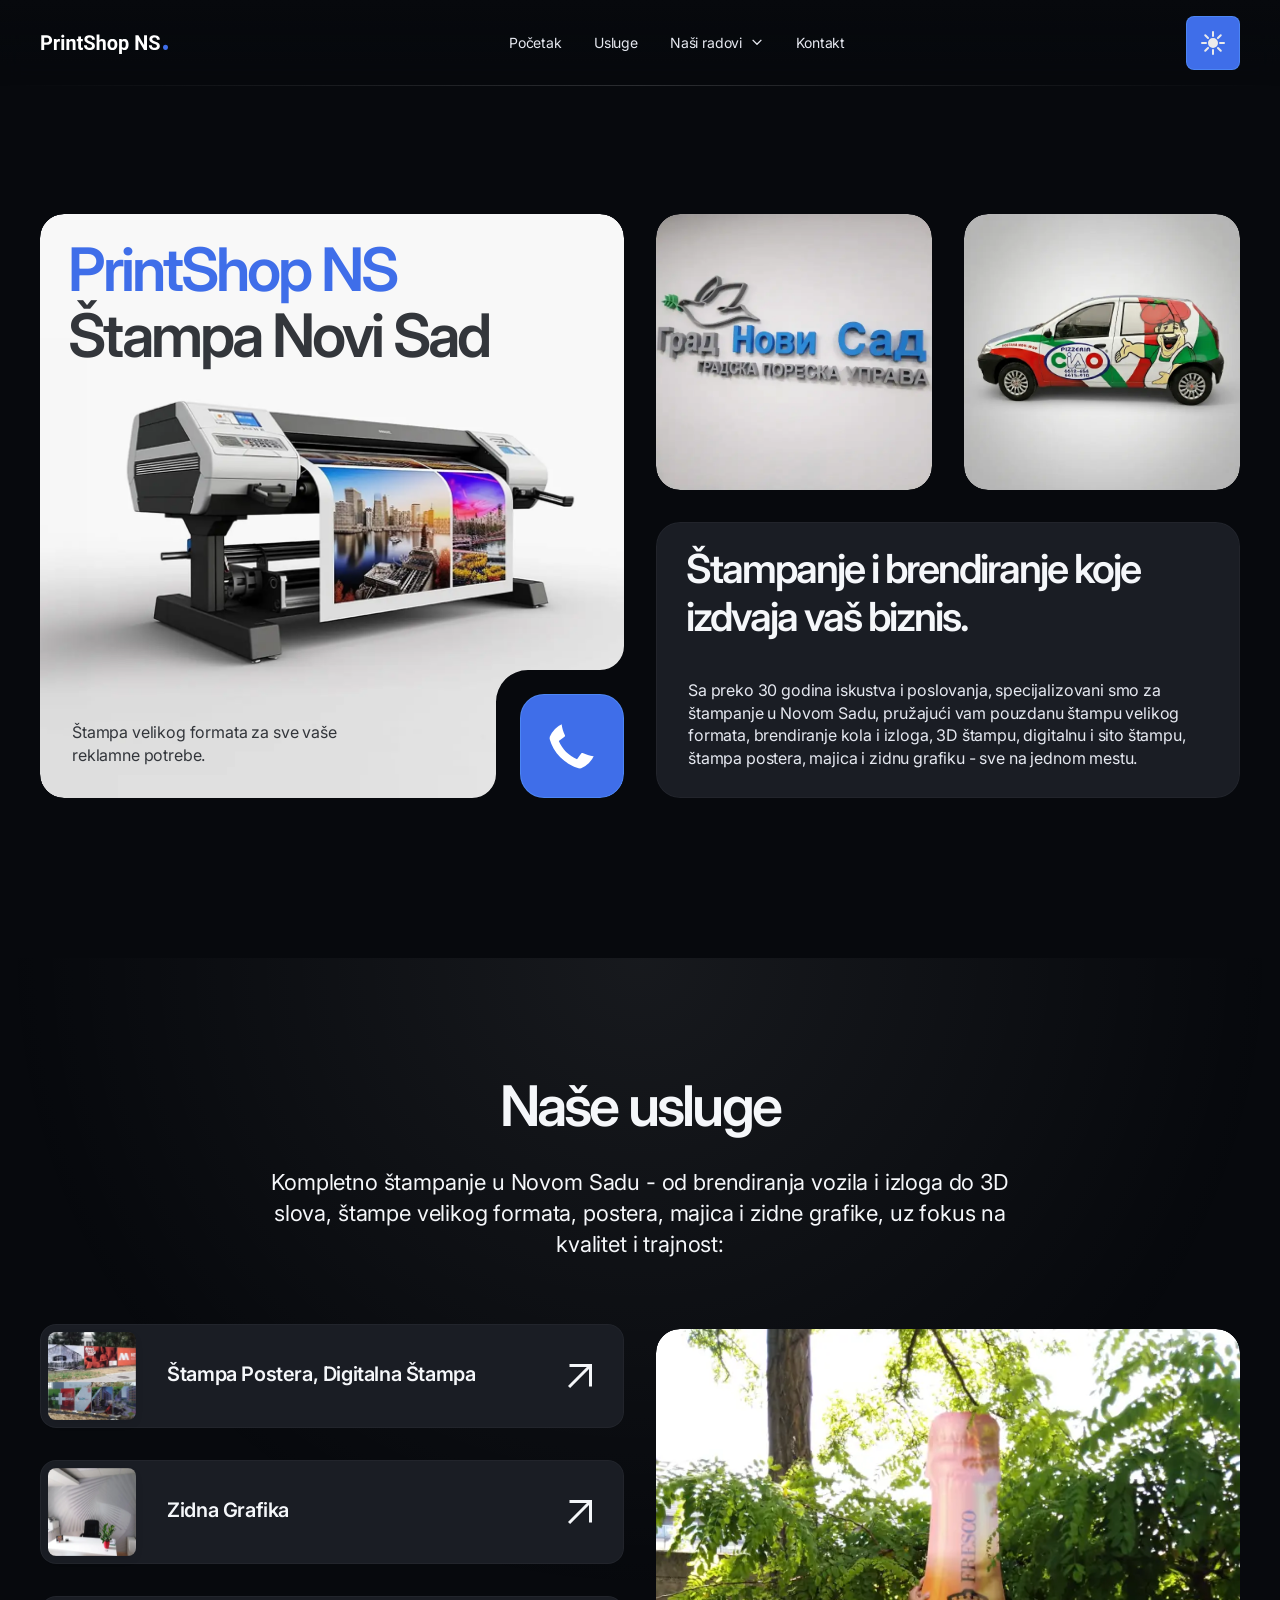
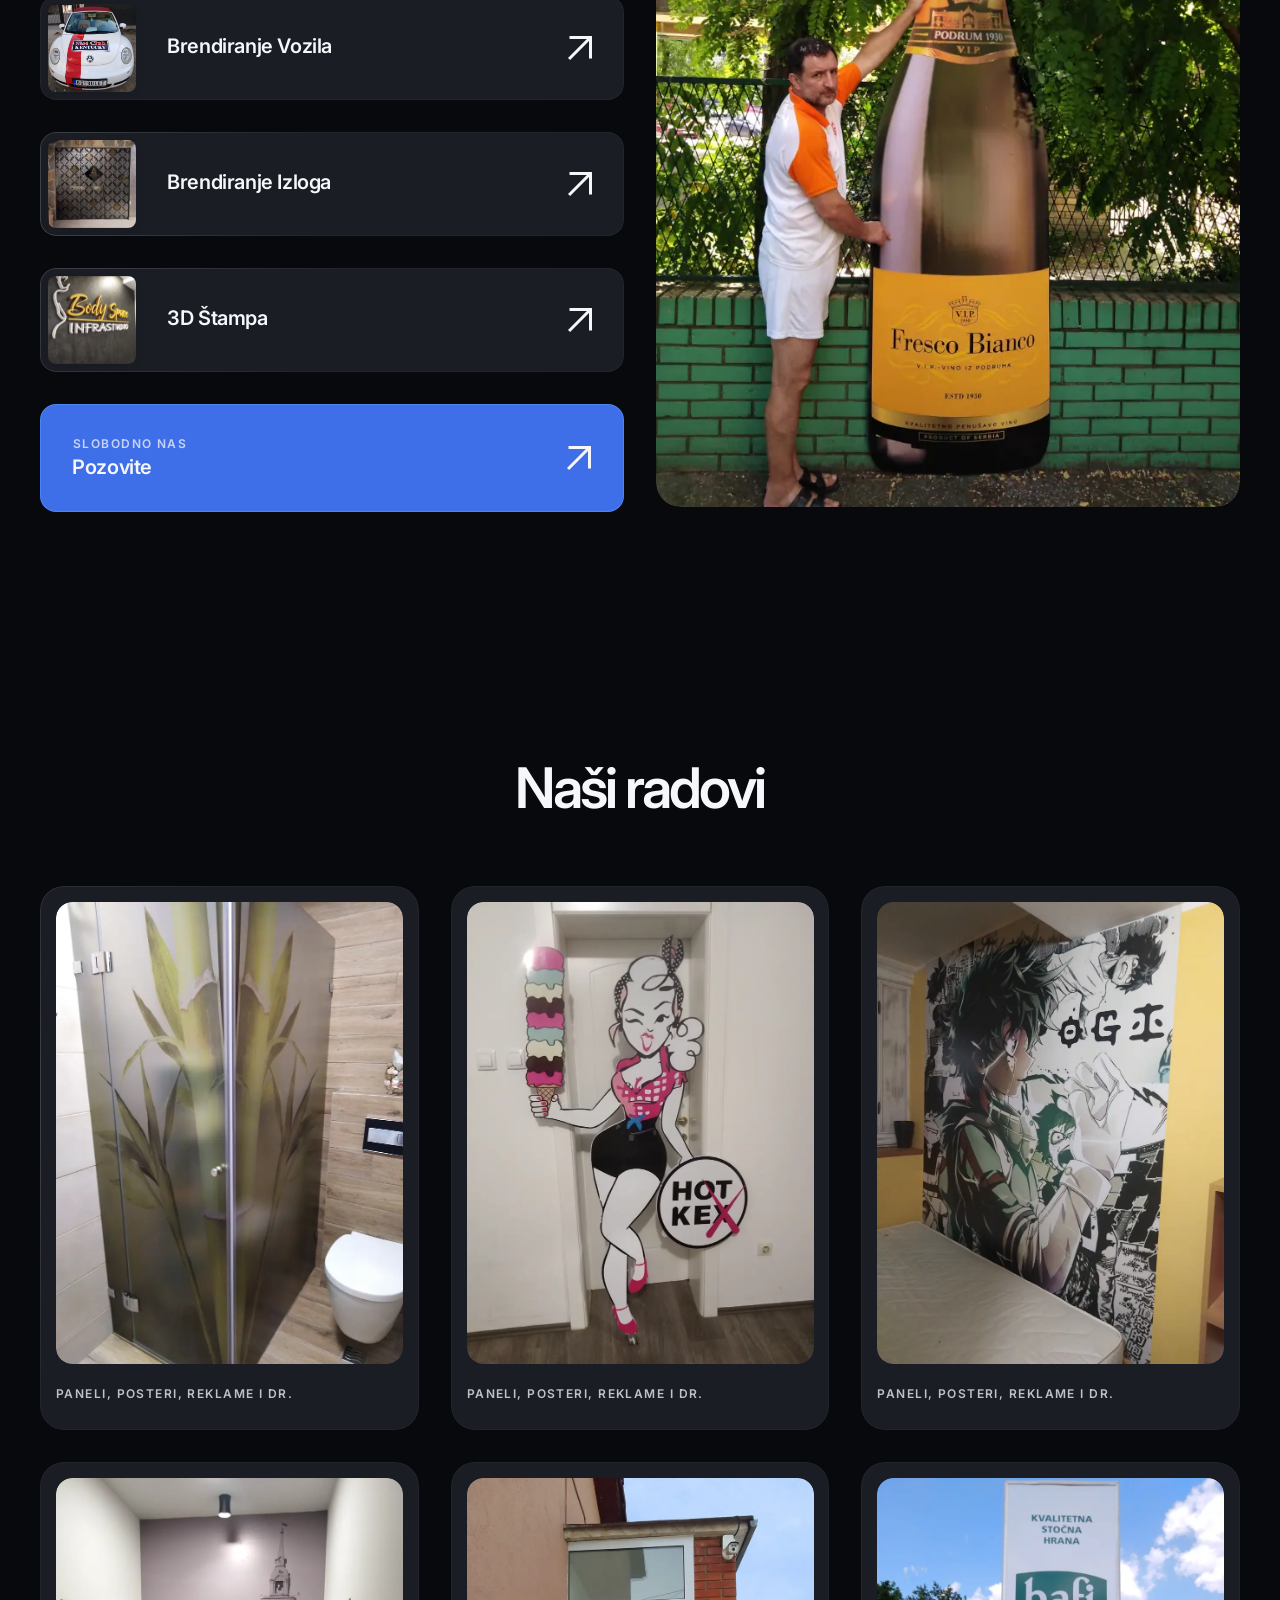
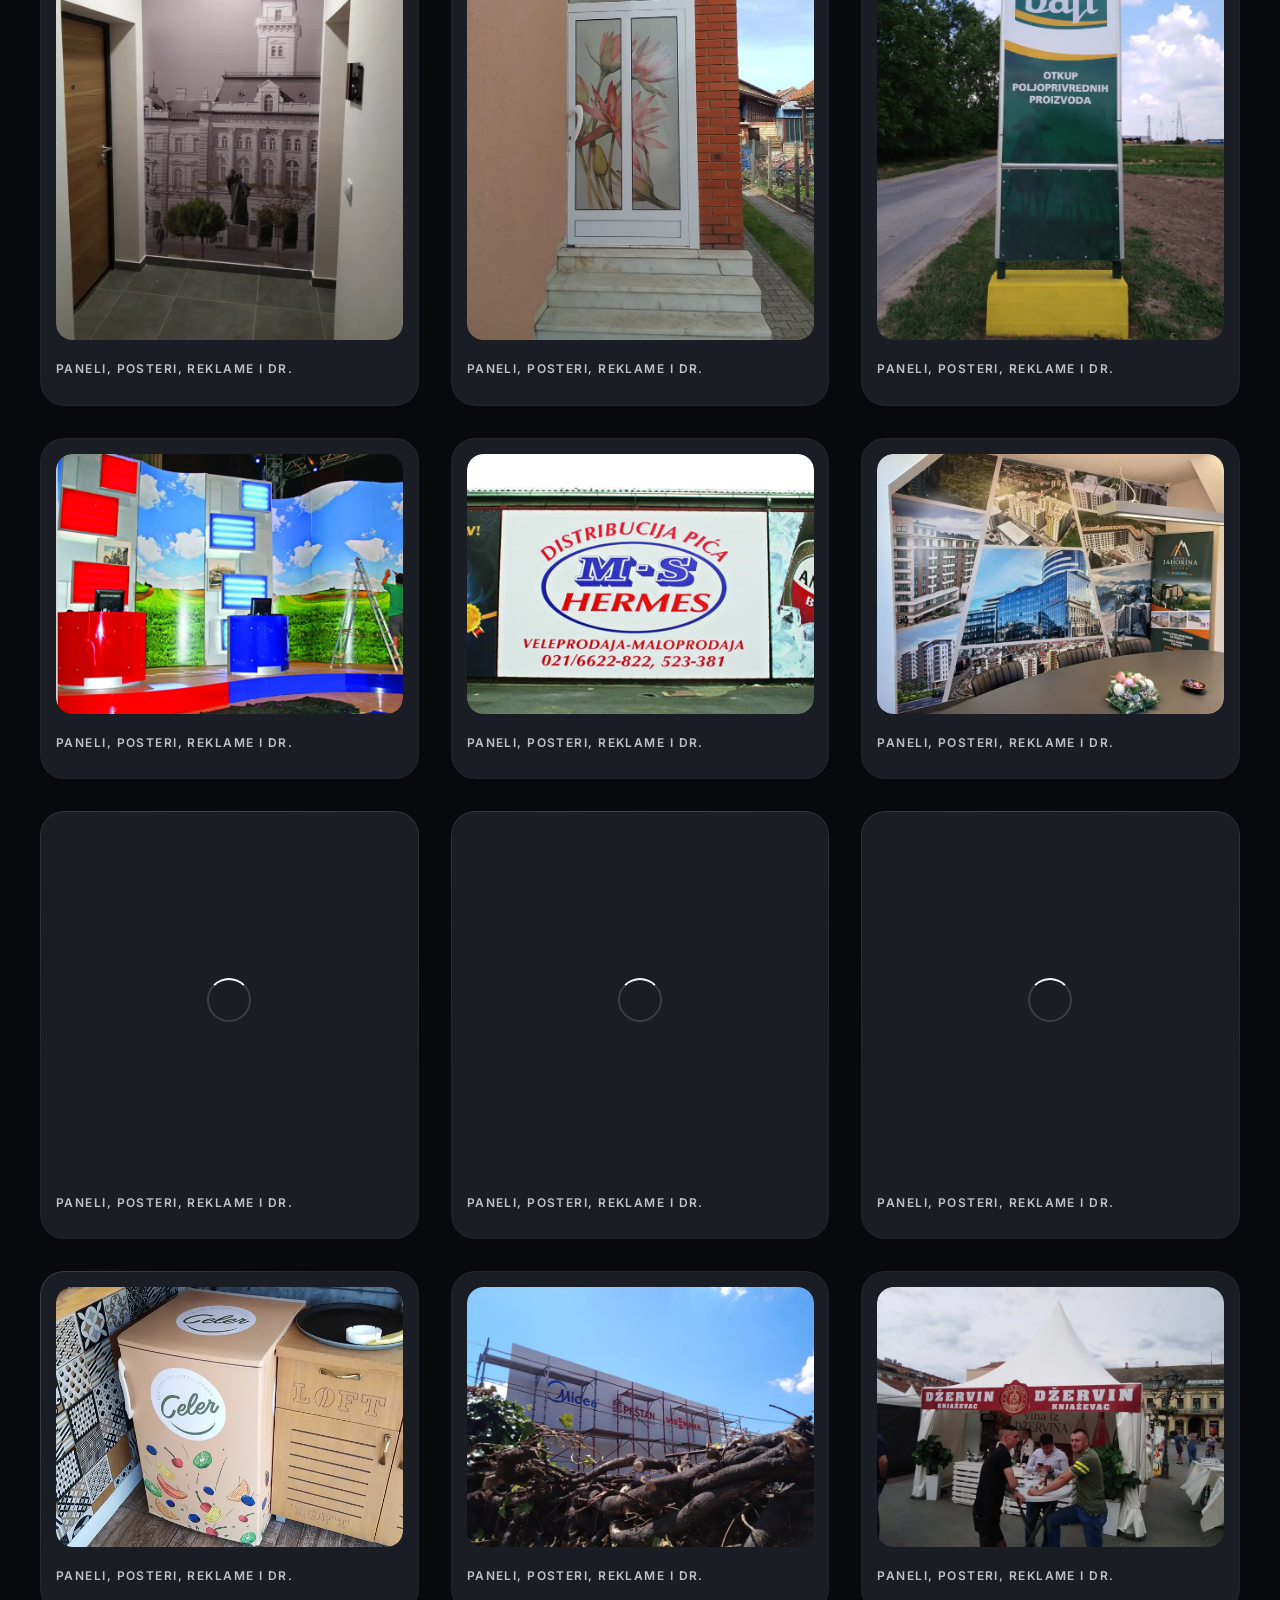
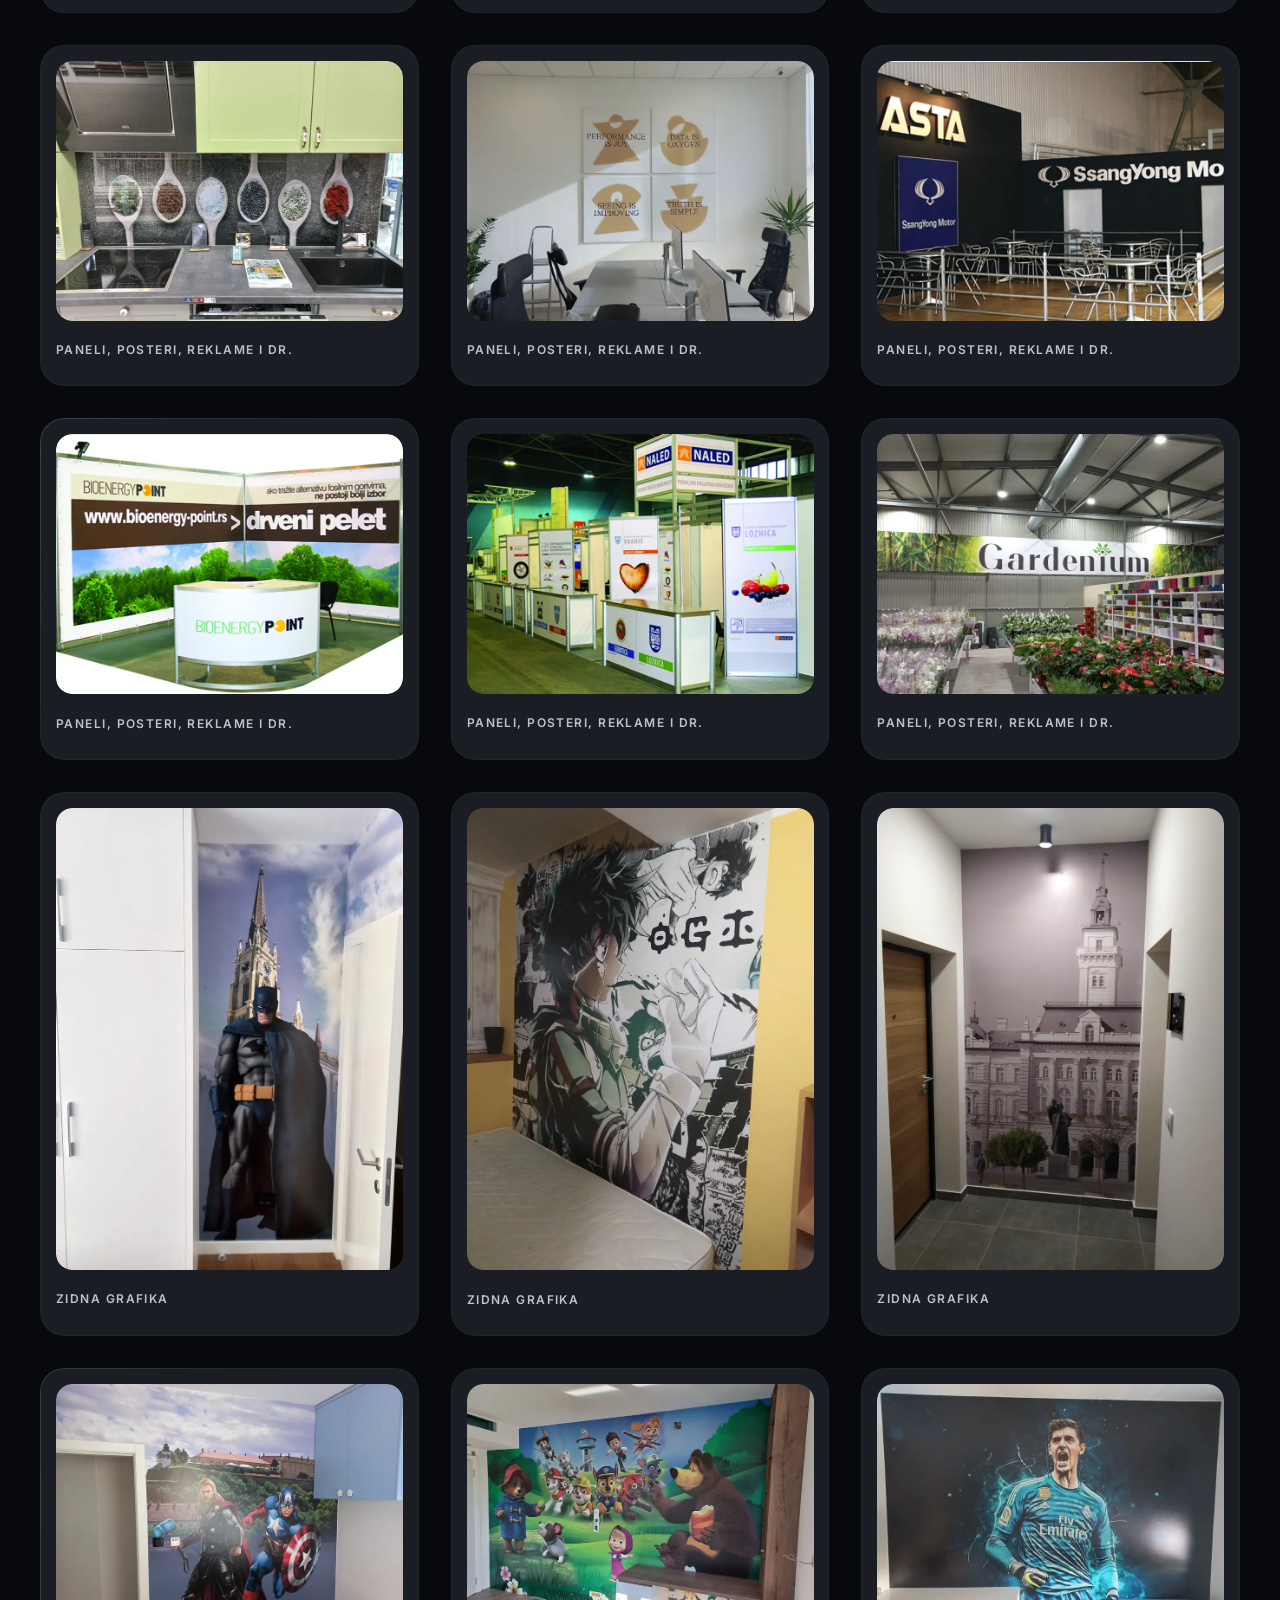
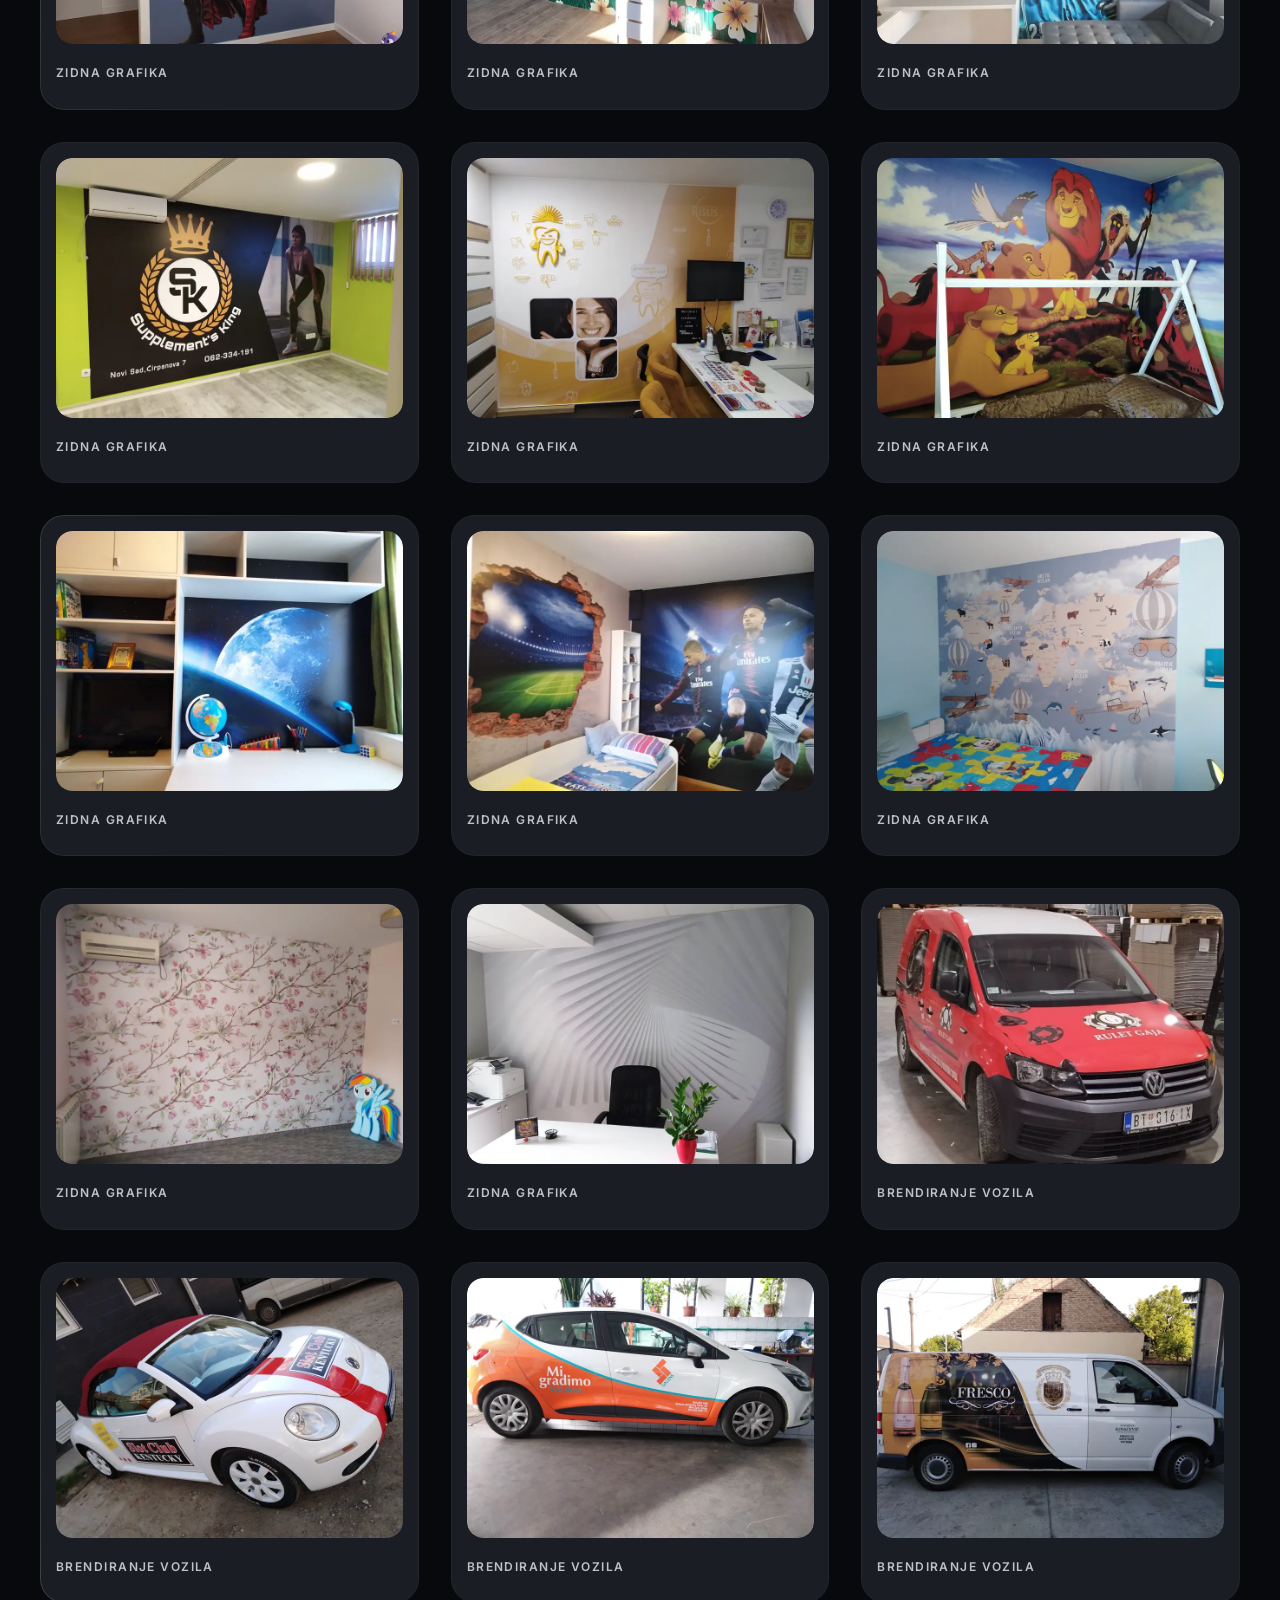
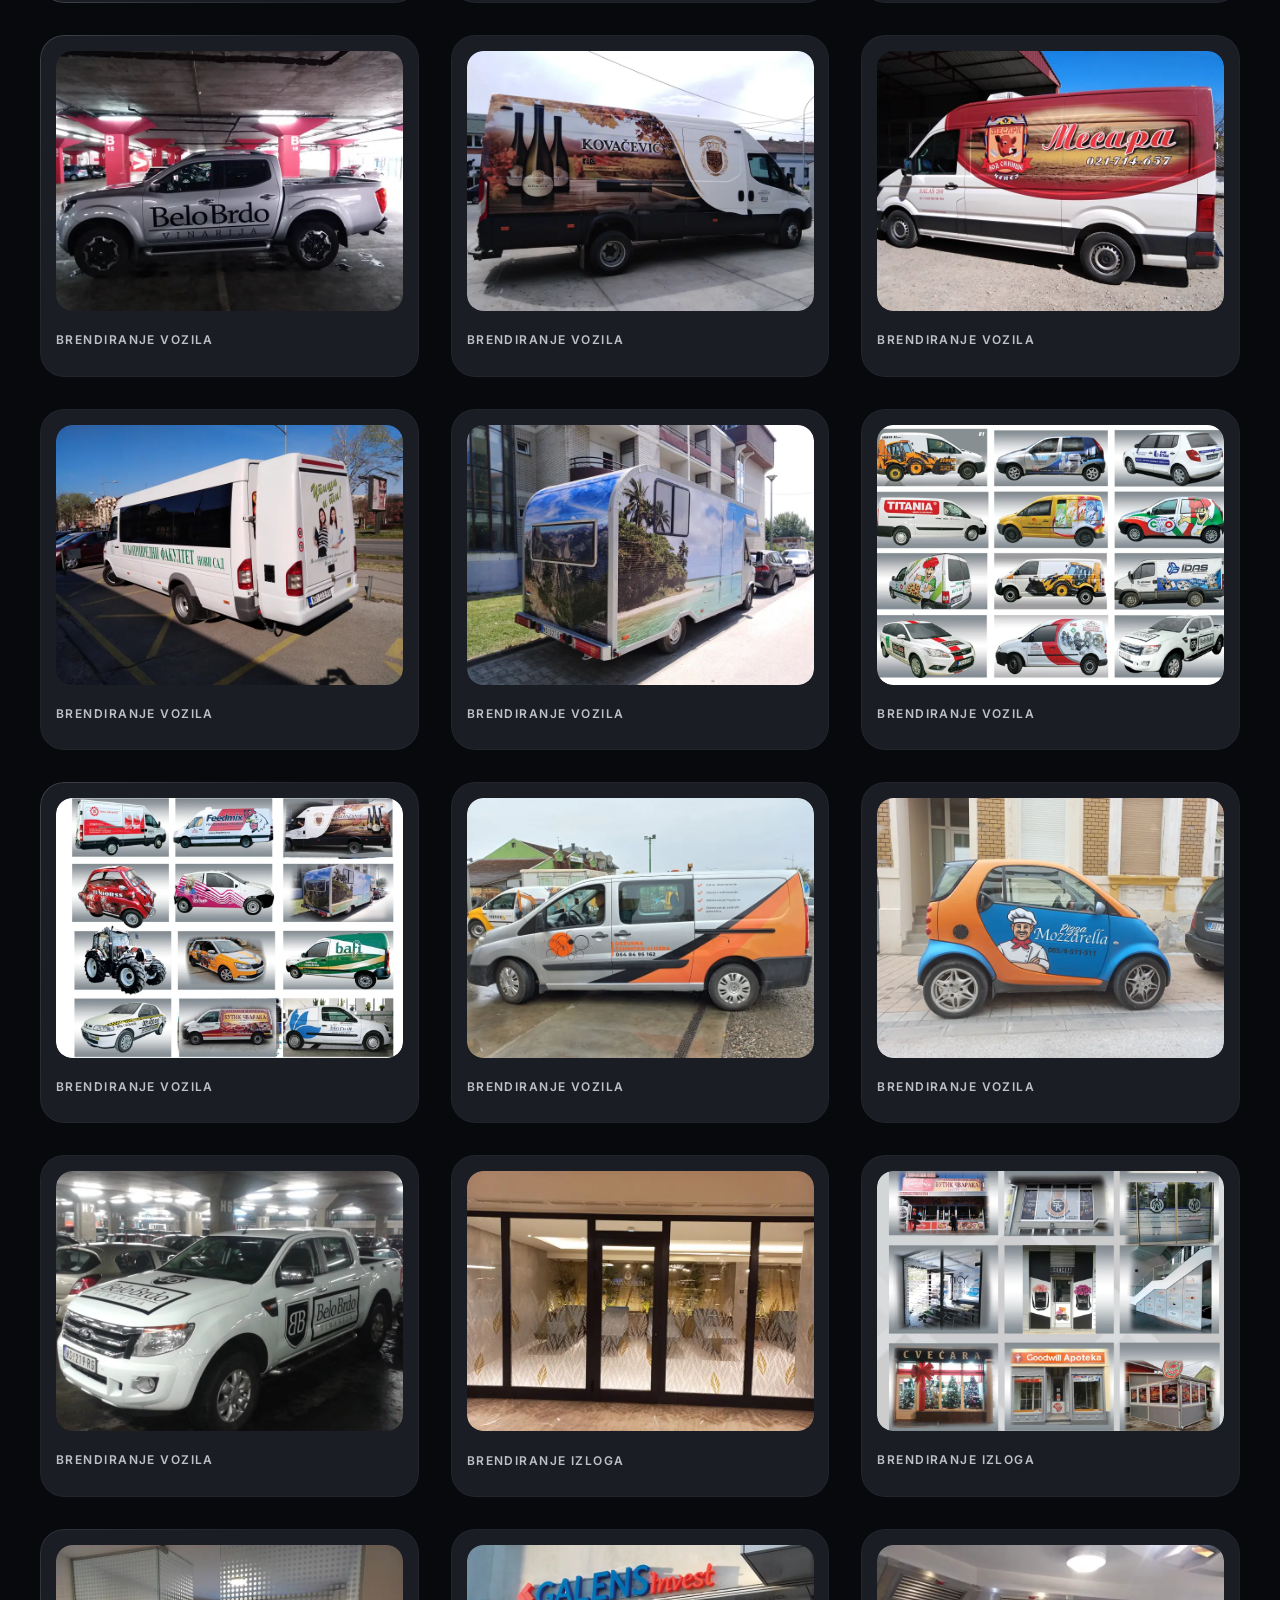
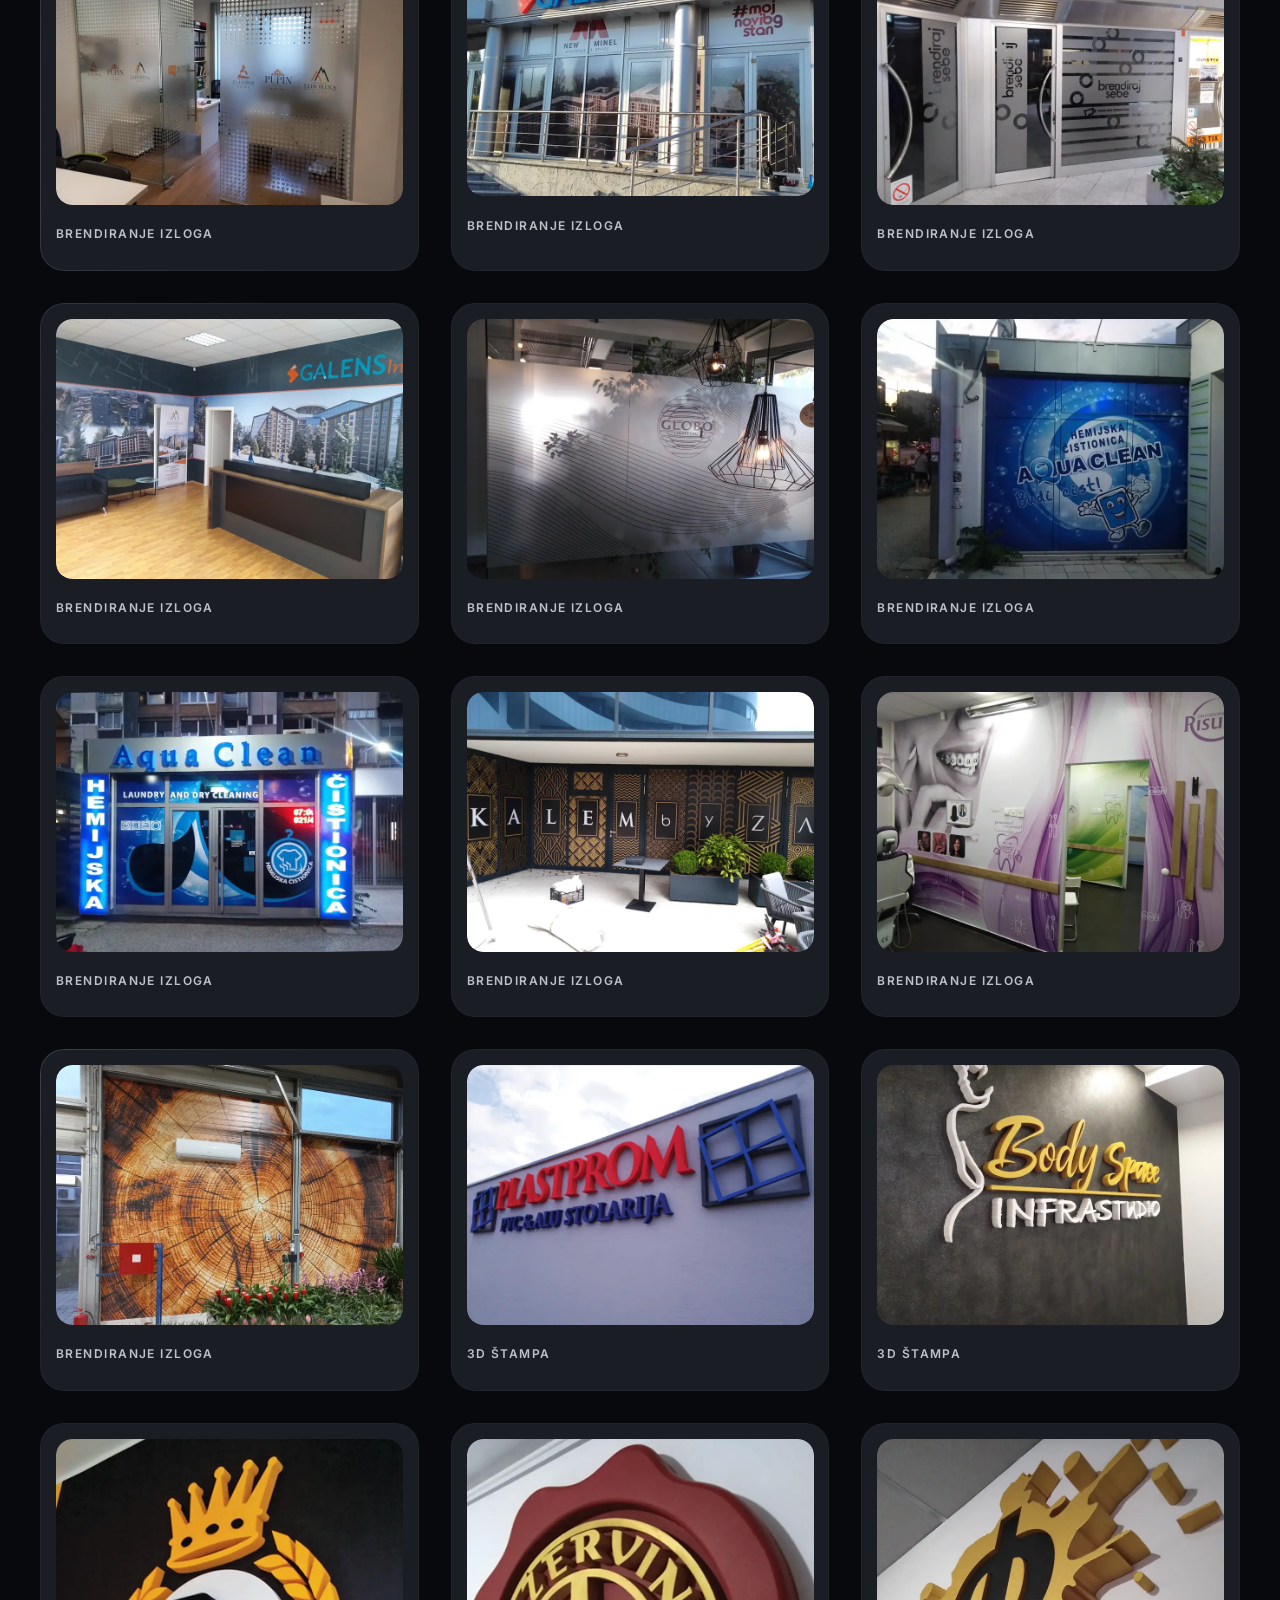
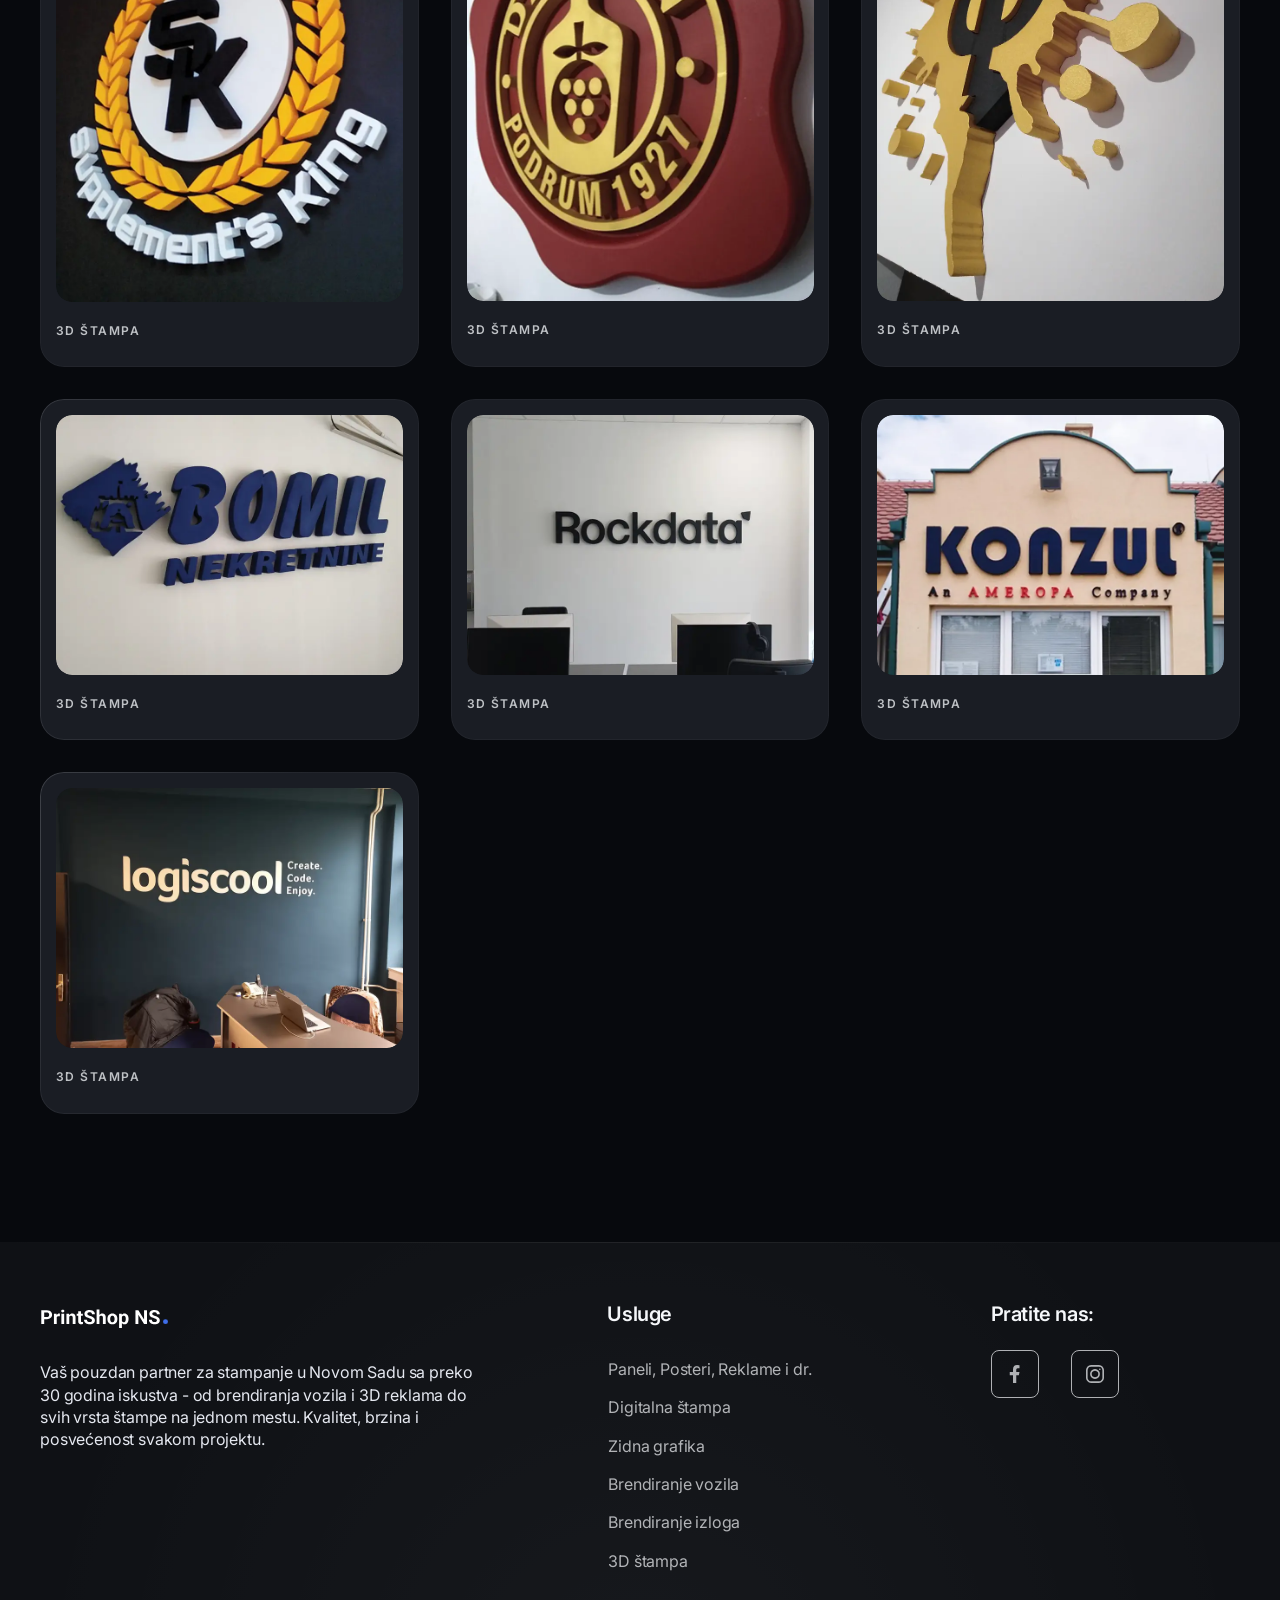
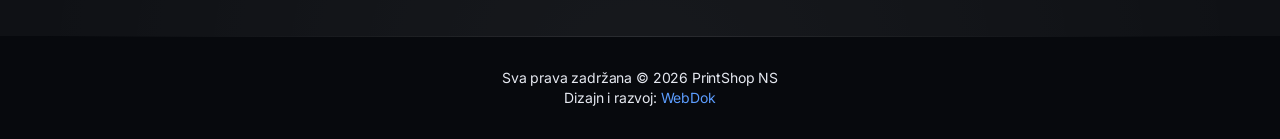
==== commit 406c50f7: "Updated" ====
--- a/index.html
+++ b/index.html
@@ -85,9 +85,9 @@
       <!-- Header Button -->
       <div class="bringer-header-rp">
         <button class="bringer-mode-toggler">
-          <img src="icons/light-mode.svg" alt="">
+          <img class="icon-toggler-light" src="icons/dark-mode-3.svg" alt="">
+          <img class="icon-toggler-dark" src="icons/light-mode.svg" alt="">
         </button>
-        <!-- <a href="contacts.html" class="bringer-button">Get a FREE Quote</a> -->
       </div>
     </div>
     <!-- Mobile Header -->
@@ -96,6 +96,12 @@
         <img src="img/logo-dm.svg" class="logo-dark" alt="bringer." width="128">
         <img src="img/logo-lm.svg" class="logo-light" alt="bringer." width="128">
       </a>
+      <div class="bringer-header-rp">
+        <button class="bringer-mode-toggler">
+          <img class="icon-toggler-light" src="icons/dark-mode-3.svg" alt="">
+          <img class="icon-toggler-dark" src="icons/light-mode.svg" alt="">
+        </button>
+      </div>
       <a href="#" class="bringer-mobile-menu-toggler">
         <i class="bringer-menu-toggler-icon">
           <span></span>
@@ -1108,7 +1114,7 @@
       <!-- Footer Copyright Line -->
       <div class="bringer-footer-line stg-container">
         <div class="align-center">
-          Sva prava zadržana &copy; 2026 Bringer.<br>Dizajn i razvoj: <a href="https://webdok.rs" id="credits" target="_blank">WebDok</a>
+          Sva prava zadržana &copy; 2026 PrintShop NS<br>Dizajn i razvoj: <a href="https://webdok.rs" id="credits" target="_blank">WebDok</a>
         </div>
       </div><!-- bringer-footer-line -->
     </footer>
--- a/css/config.css
+++ b/css/config.css
@@ -18,7 +18,7 @@
   --bringer-s-heading-fade: #07090d80;
   --bringer-s-text: #33363b;
 
-  --bringer-s-accent: #2b56c5; /* Slightly darker for better contrast on white */
+  /* --bringer-s-accent: #2b56c5;  */
   --bringer-button-hover-bg: #2b56c5d0;
   --bringer-s-text-accent: #1a44b5;
 
@@ -305,7 +305,7 @@
   --bringer-xs-br: 8px;
 
   /* Button padding */
-  --bringer-button-spacing: 13px 24px 14px 24px;
+  --bringer-button-spacing: 14px;
 
   /* Button border radius */
   --bringer-button-br: var(--bringer-xs-br);
--- a/css/style.css
+++ b/css/style.css
@@ -1357,7 +1357,7 @@
 .bringer-menu-widget ul {
   margin: -8px 0;
 }
-.bringer-menu-widget ul li::before {
+.bringer-menu-widget ul li:not(.social)::before {
   content: '';
   position: absolute;
   left: 0;
@@ -4485,15 +4485,19 @@
 }
 
 .logo-light,
-.logo-dark {
+.logo-dark,
+.icon-toggler-light,
+.icon-toggler-dark {
   display: none;
 }
 
-body:not(.light-mode) .logo-dark {
-  display: block;
-}
-
-body.light-mode .logo-light {
+body:not(.light-mode) .logo-dark,
+body:not(.light-mode) .icon-toggler-dark {
+  display: block;
+}
+
+body.light-mode .logo-light,
+body.light-mode .icon-toggler-light {
   display: block;
 }
 
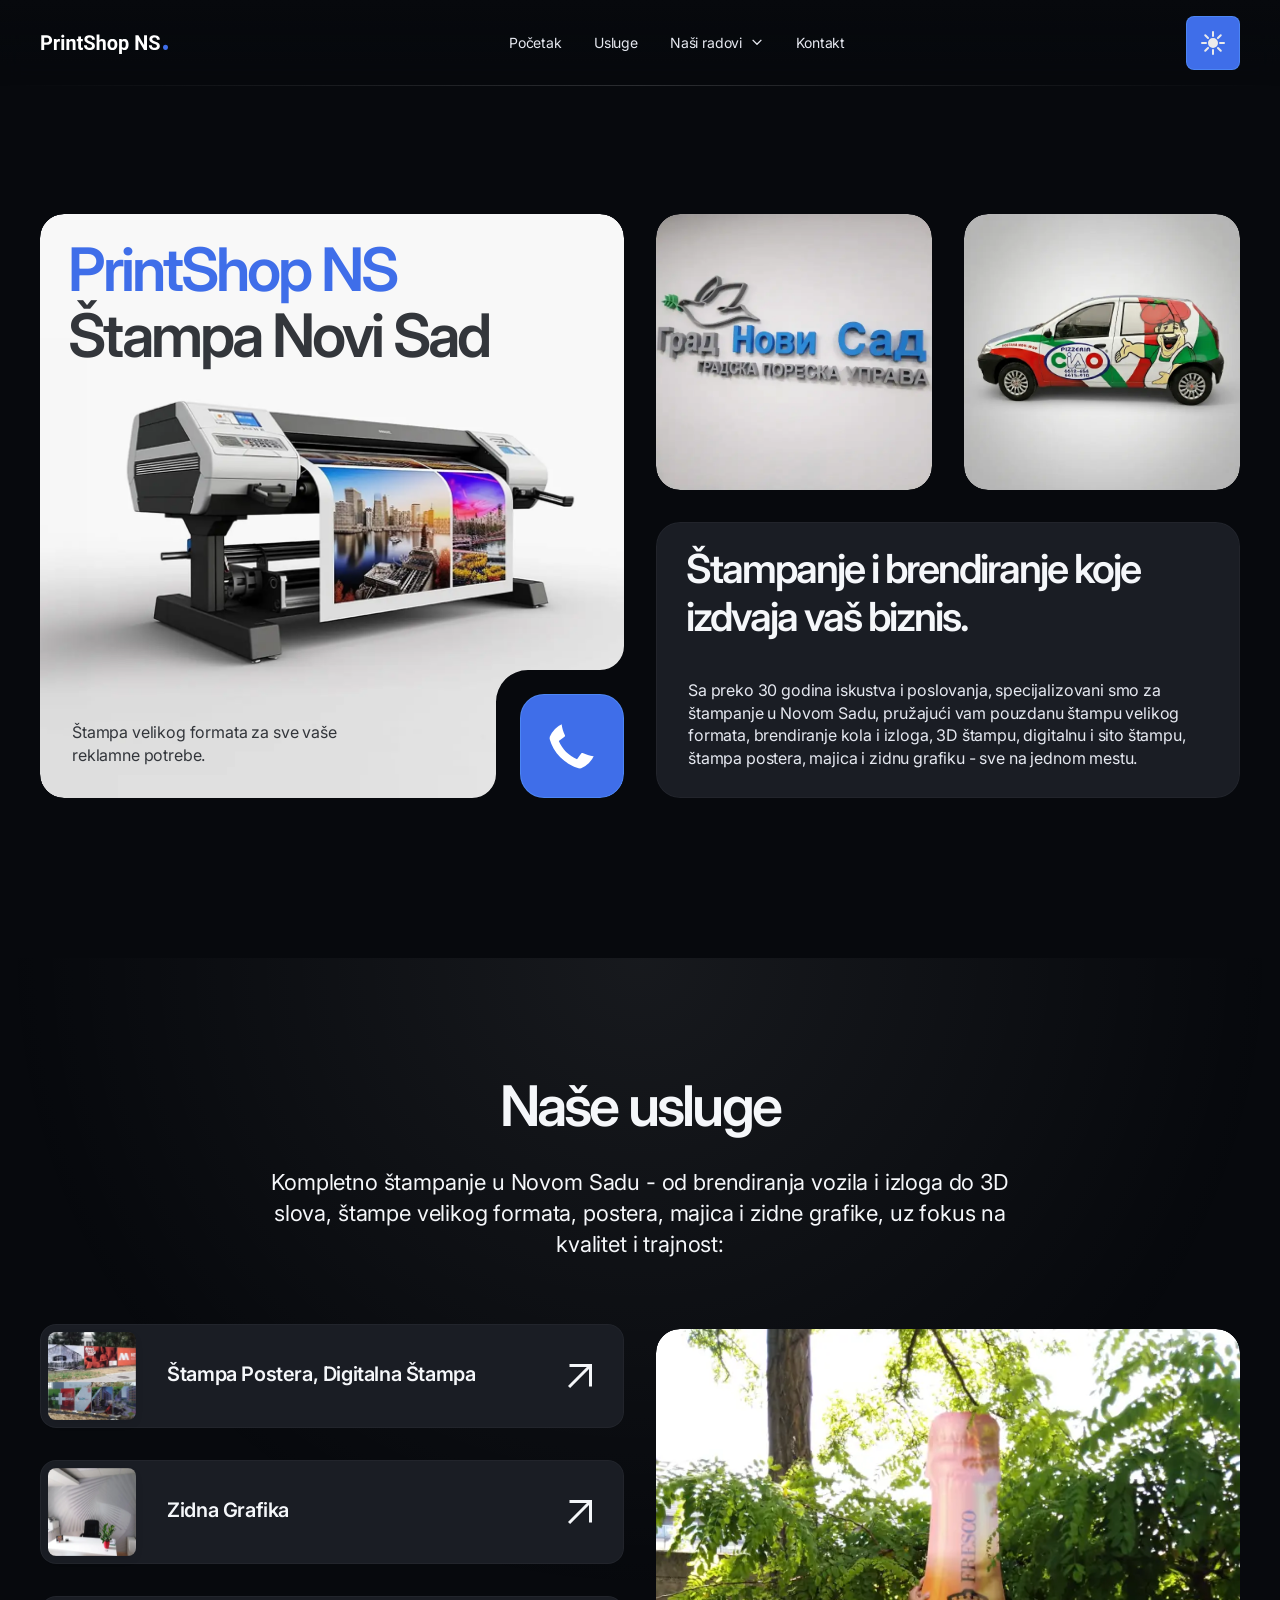
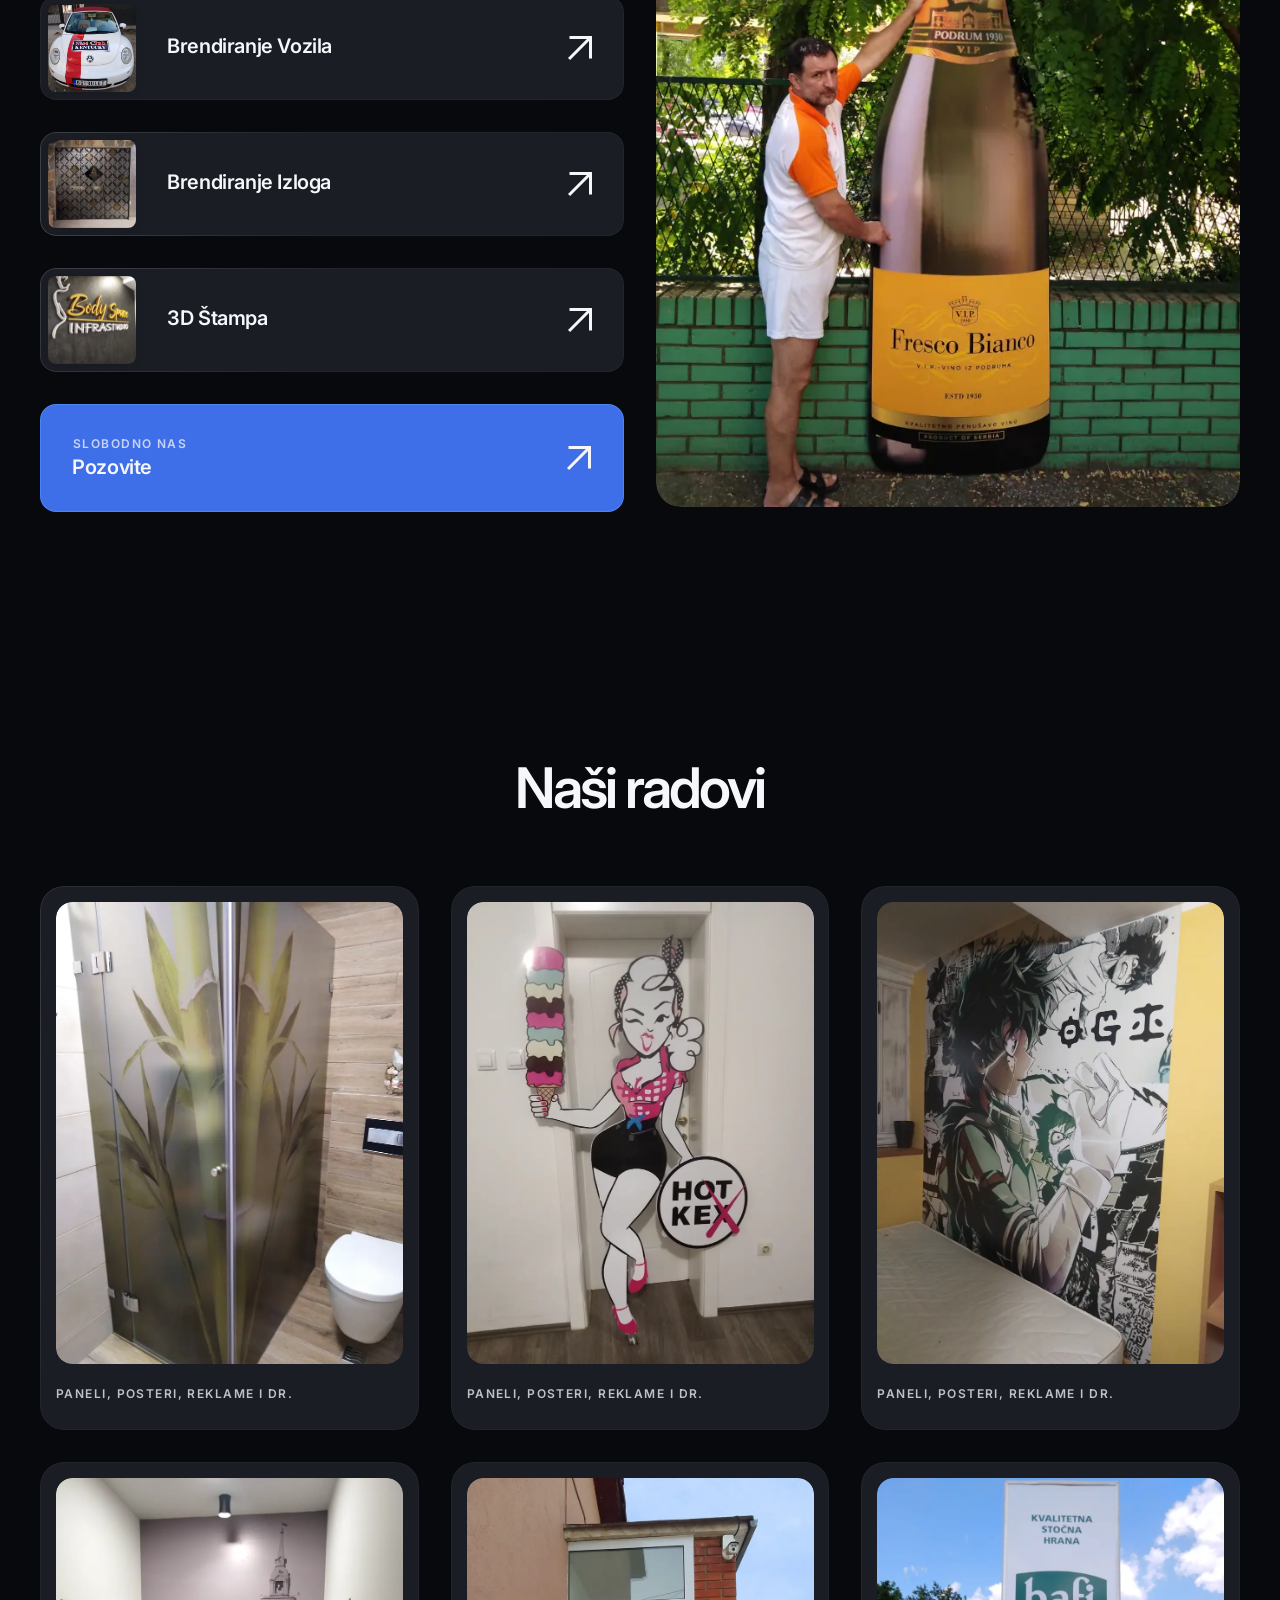
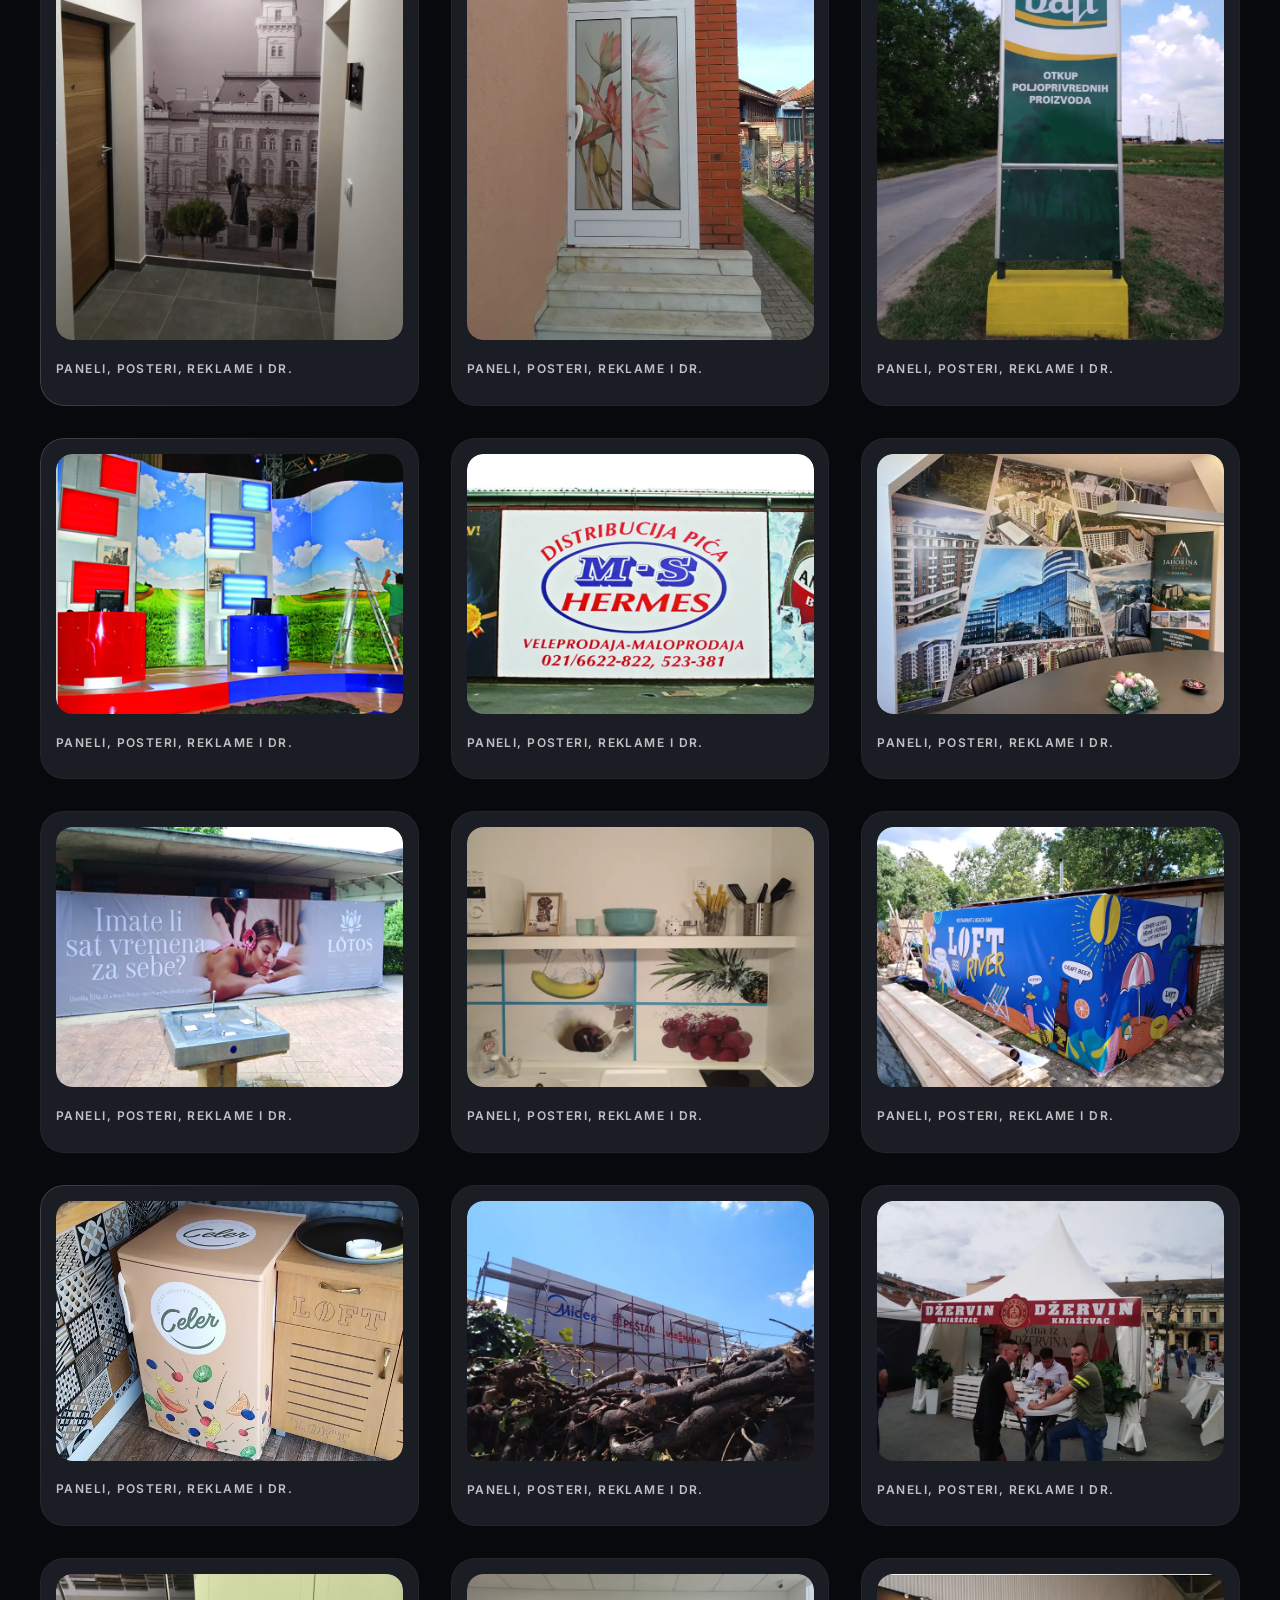
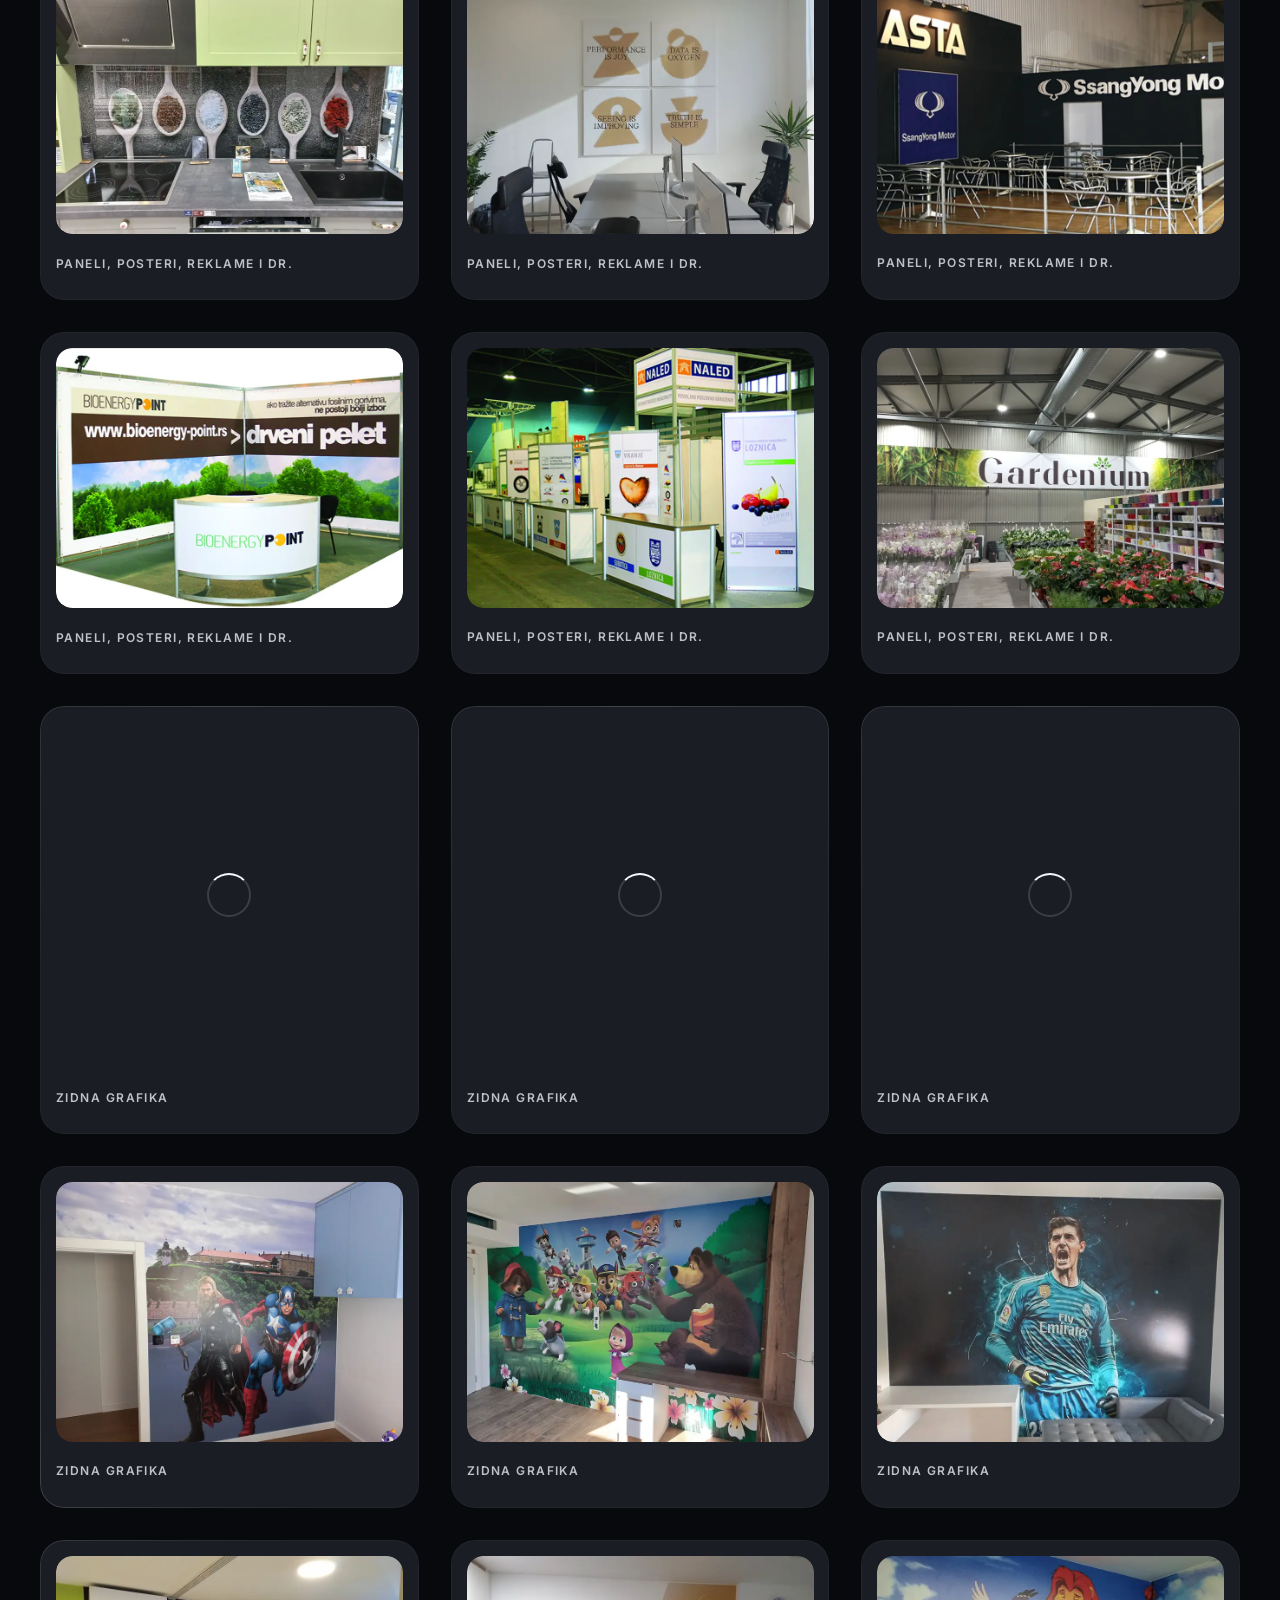
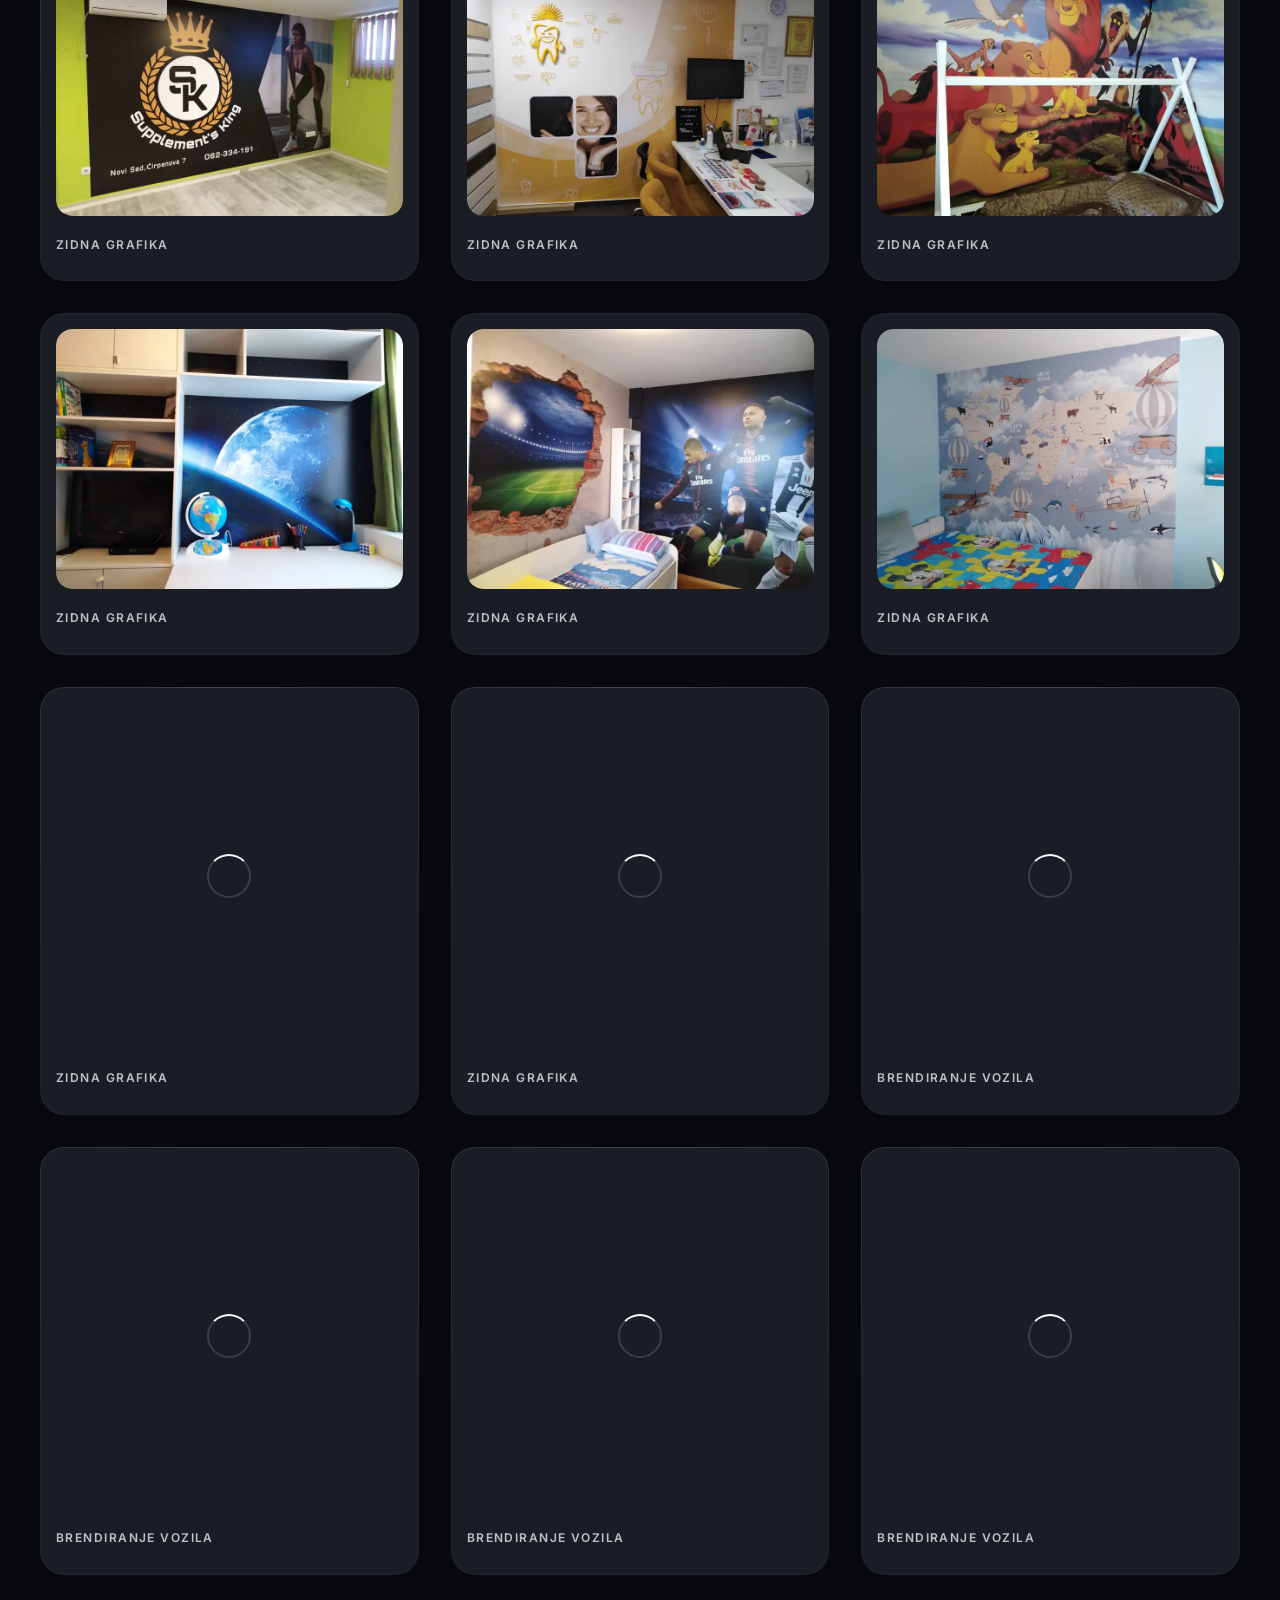
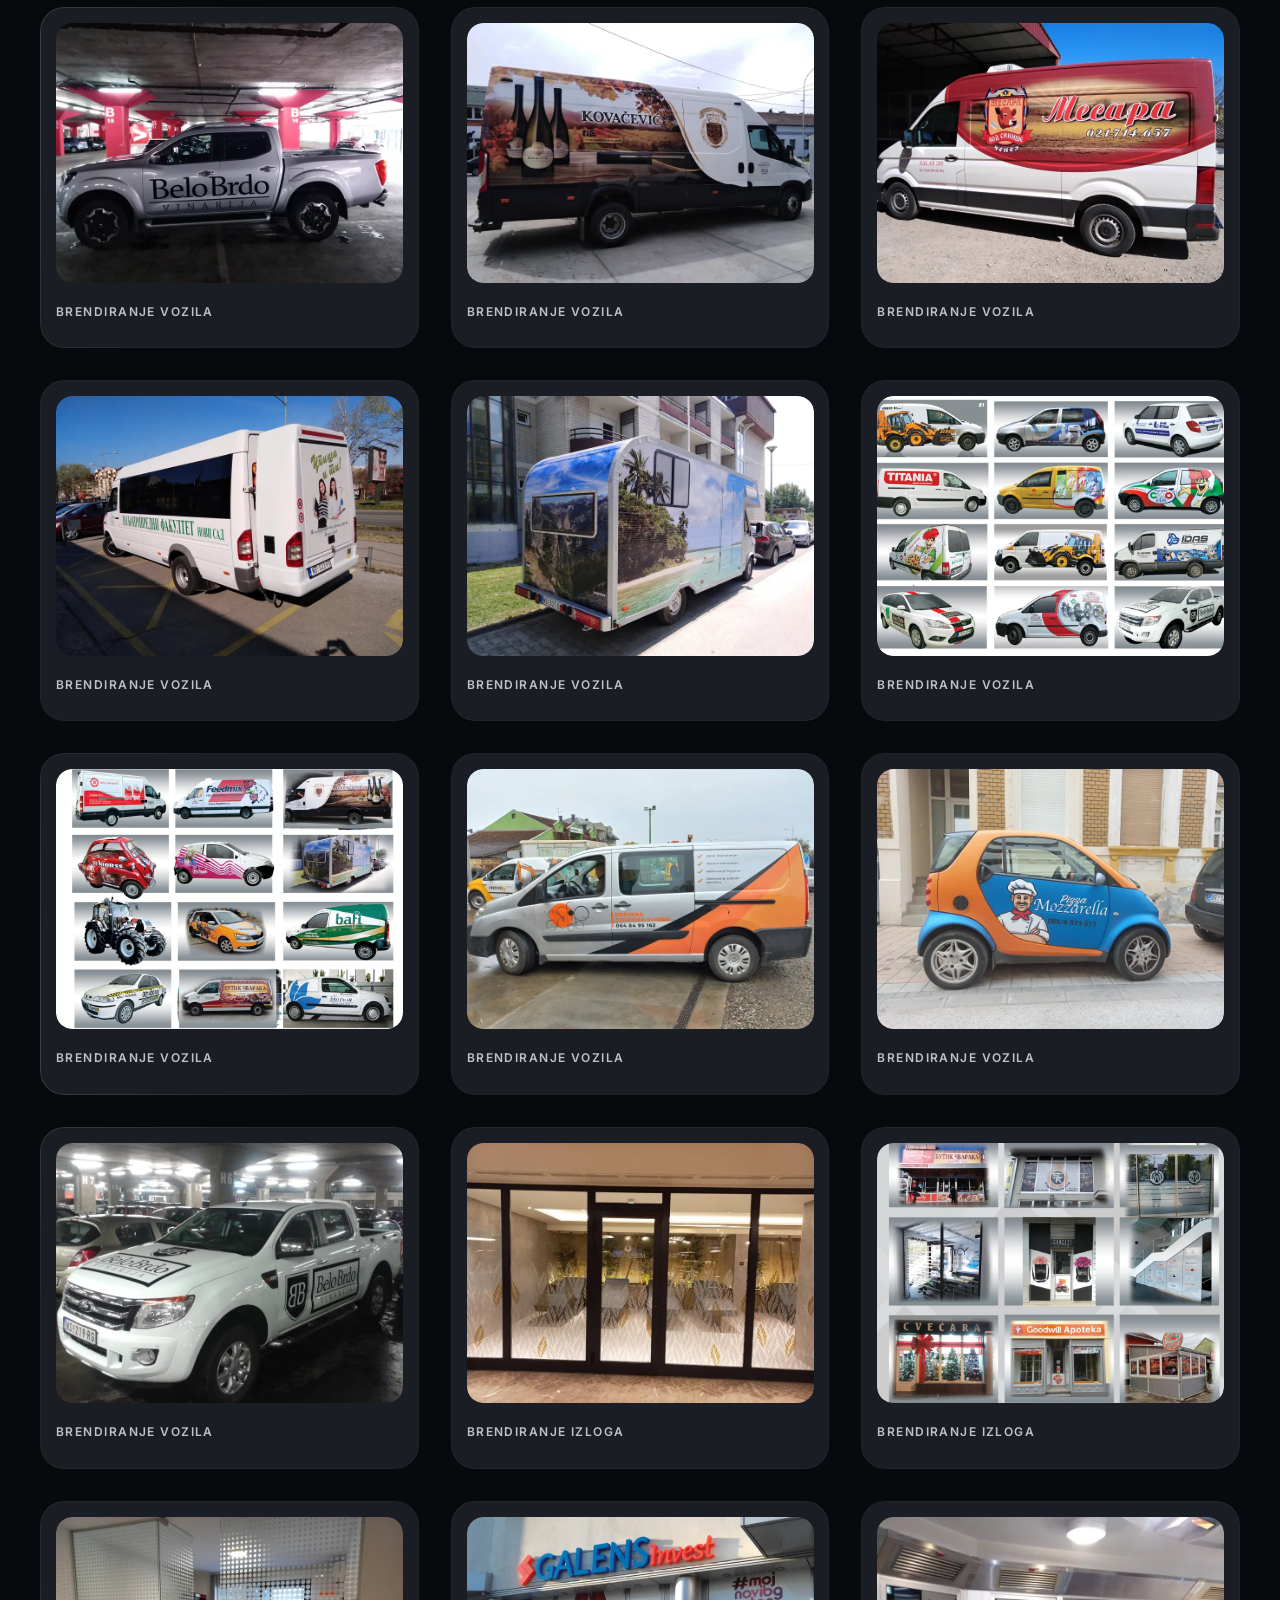
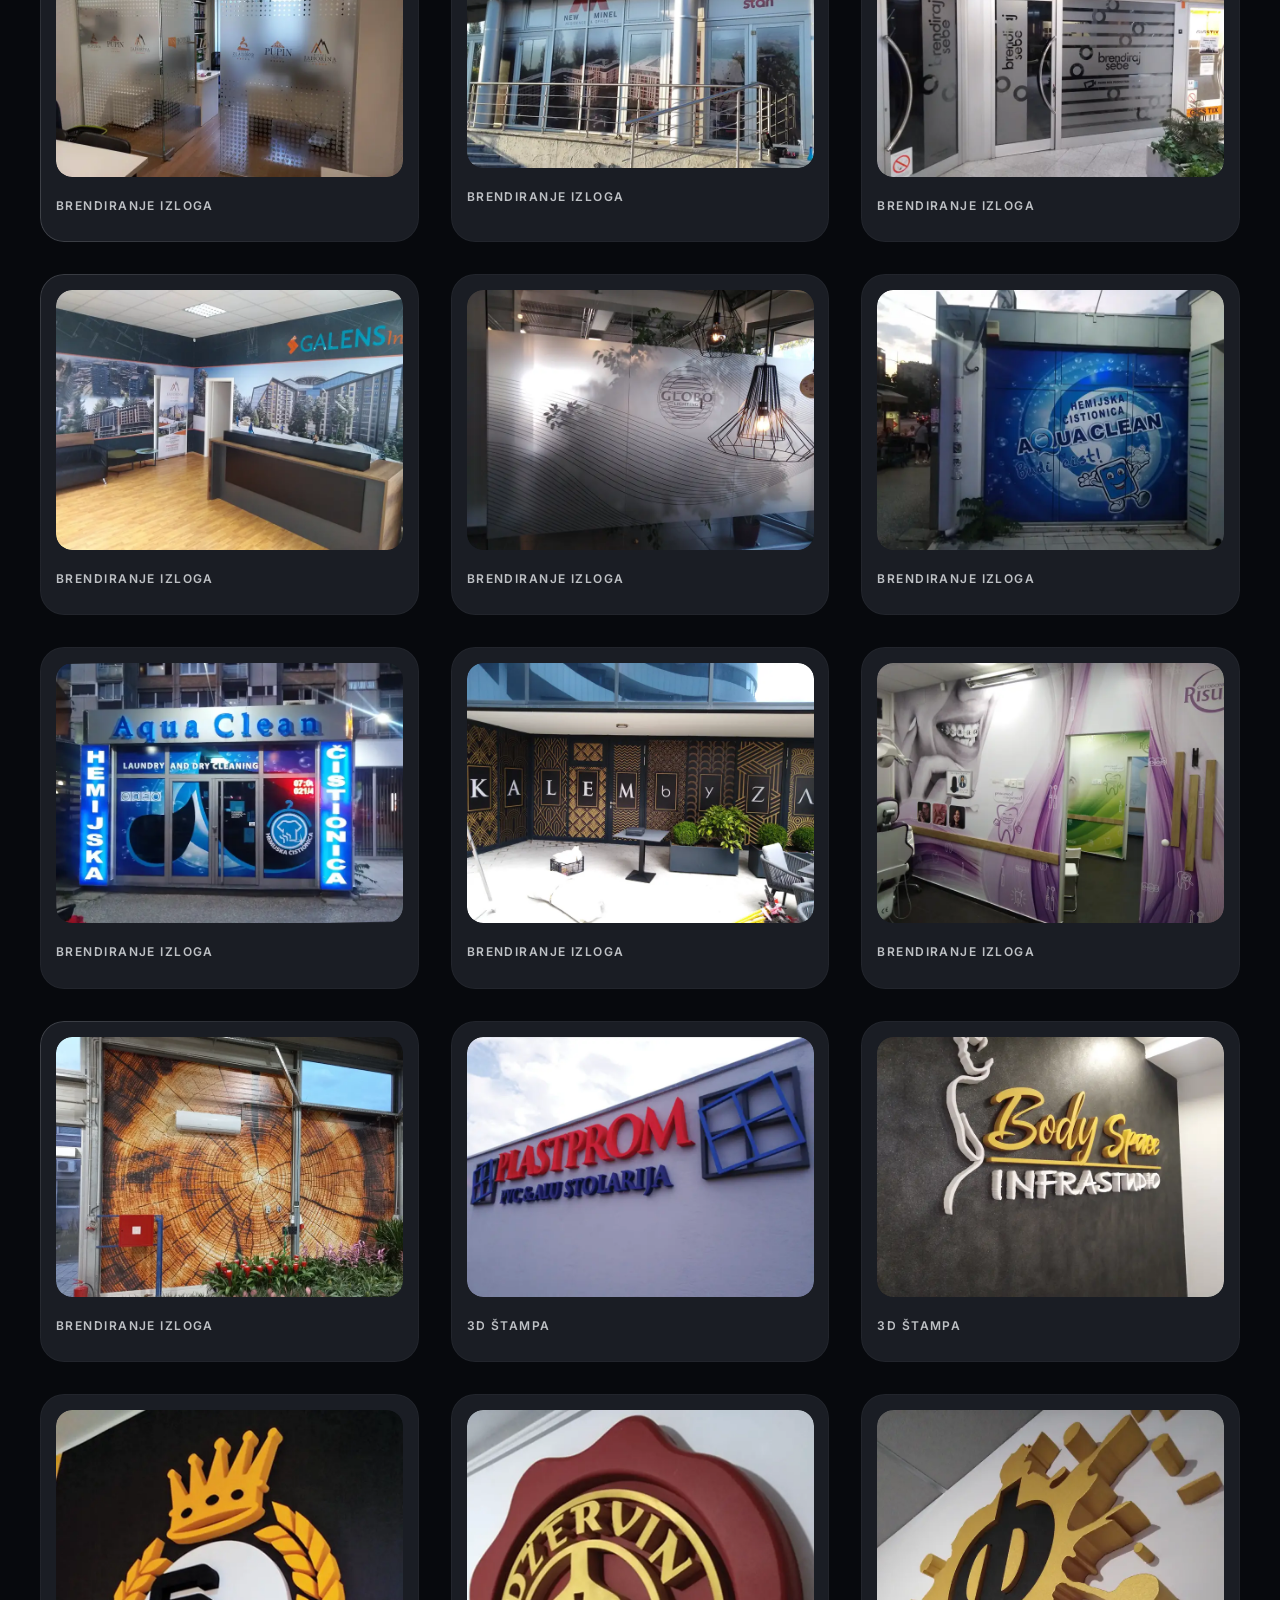
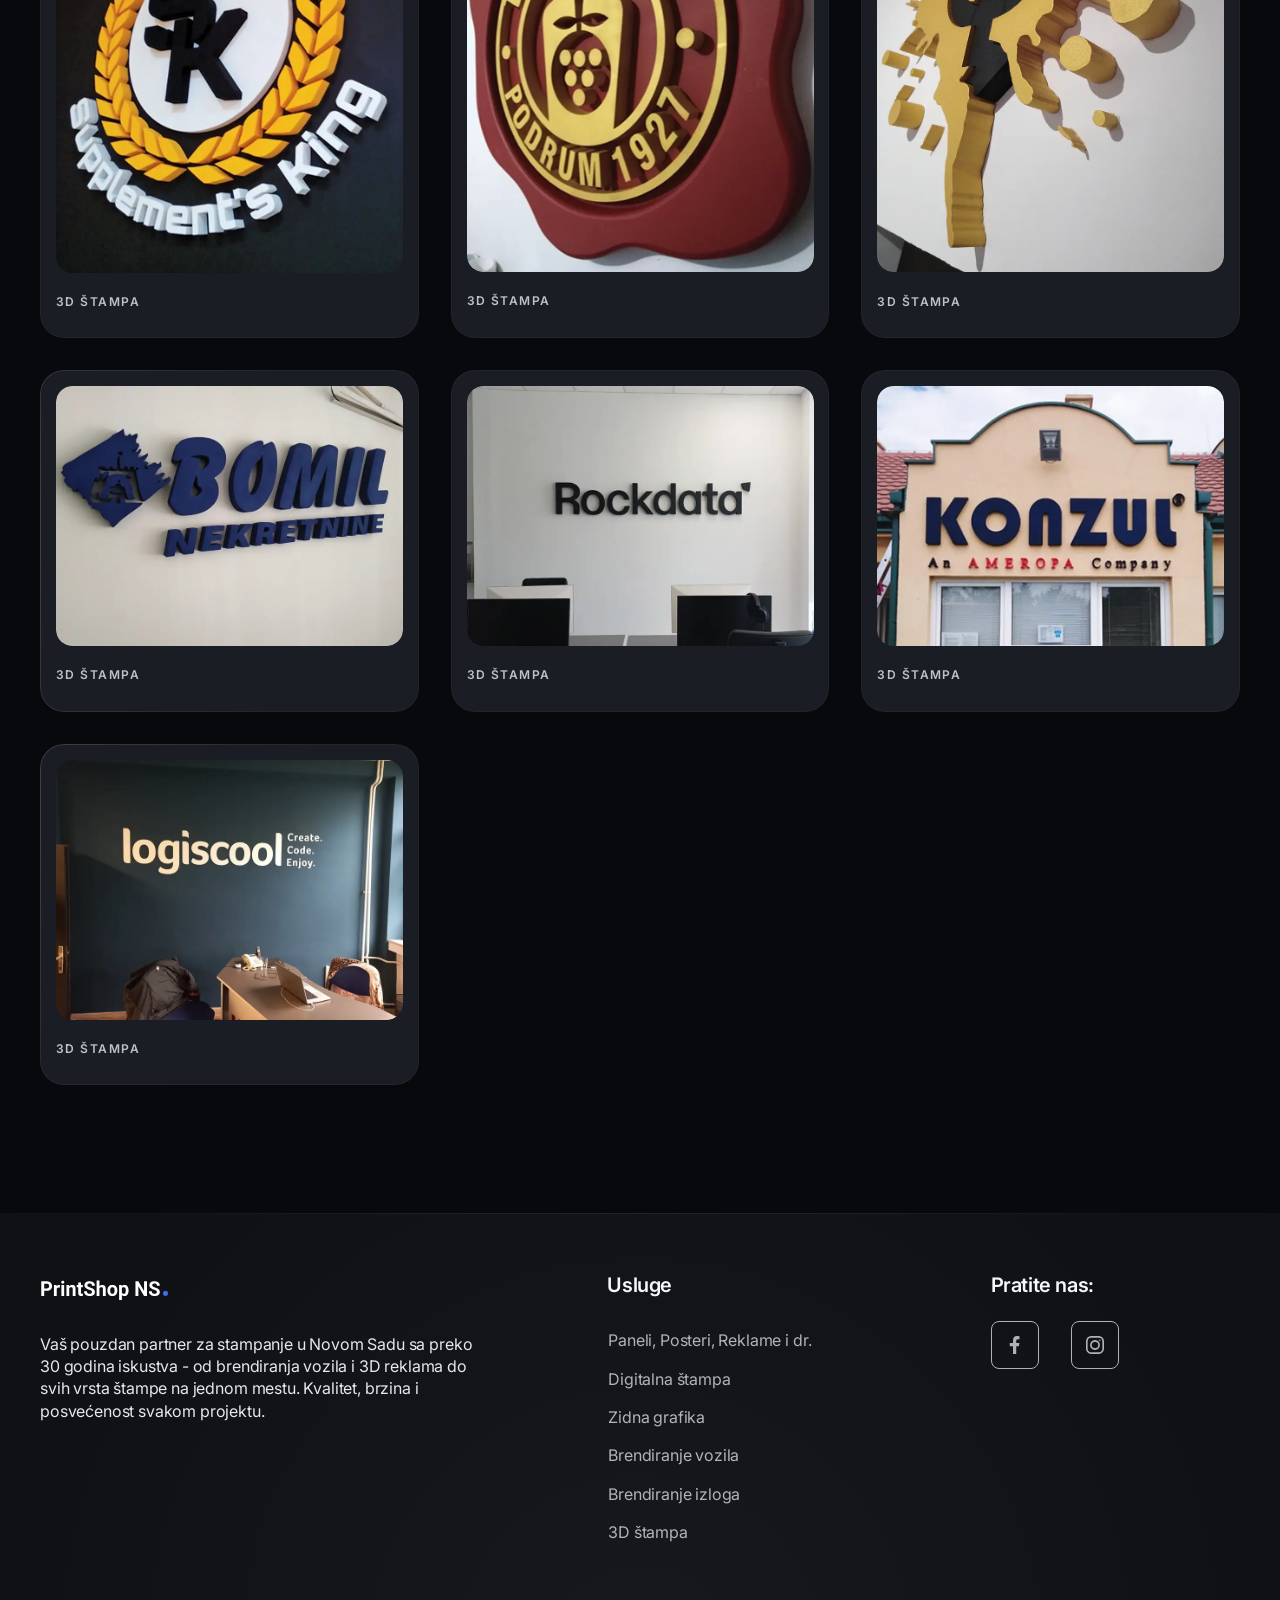
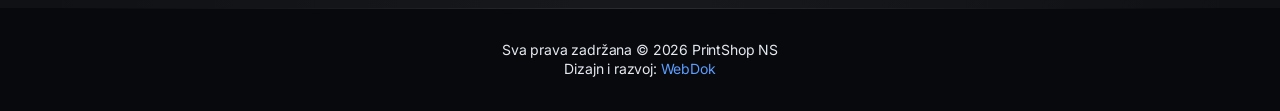
==== commit 6fffa44b: "Updated" ====
--- a/index.html
+++ b/index.html
@@ -96,19 +96,21 @@
         <img src="img/logo-dm.svg" class="logo-dark" alt="bringer." width="128">
         <img src="img/logo-lm.svg" class="logo-light" alt="bringer." width="128">
       </a>
-      <div class="bringer-header-rp">
-        <button class="bringer-mode-toggler">
-          <img class="icon-toggler-light" src="icons/dark-mode-3.svg" alt="">
-          <img class="icon-toggler-dark" src="icons/light-mode.svg" alt="">
-        </button>
+      <div class="toggler-hamburger-wrapper">
+        <div class="bringer-header-rp">
+          <button class="bringer-mode-toggler">
+            <img class="icon-toggler-light" src="icons/dark-mode-3.svg" alt="">
+            <img class="icon-toggler-dark" src="icons/light-mode.svg" alt="">
+          </button>
+        </div>
+        <a href="#" class="bringer-mobile-menu-toggler">
+          <i class="bringer-menu-toggler-icon">
+            <span></span>
+            <span></span>
+            <span></span>
+          </i>
+        </a>
       </div>
-      <a href="#" class="bringer-mobile-menu-toggler">
-        <i class="bringer-menu-toggler-icon">
-          <span></span>
-          <span></span>
-          <span></span>
-        </i>
-      </a>
     </div>
   </header>
 
--- a/css/style.css
+++ b/css/style.css
@@ -925,11 +925,37 @@
   align-items: center;
   justify-content: center;
   gap: 2rem;
+  z-index: 100;
 }
 .bringer-header-rp img {
   width: 24px;
   height: 24px;
   transition: filter 0.3s;
+}
+.toggler-hamburger-wrapper {
+  display: flex;
+  align-items: center;
+  justify-content: center;
+  gap: 2rem;
+  z-index: 100;
+}
+
+.bringer-mobile-header-inner .bringer-header-rp {
+  background: none;
+  border: none;
+}
+.bringer-mobile-header-inner .bringer-header-rp:hover {
+  background: none;
+}
+.bringer-mobile-header-inner .bringer-mode-toggler {
+  background: none;
+  border: none;
+}
+.bringer-mobile-header-inner .bringer-mode-toggler:hover {
+  background: none;
+}
+.bringer-mobile-header-inner .icon-toggler-light {
+  filter: invert(1);
 }
 ul.main-menu li.menu-item-has-children > a::after {
   content: '';
--- a/css/responsive.css
+++ b/css/responsive.css
@@ -1325,4 +1325,7 @@
   .bringer-portfolio-short-item .bringer-icon {
     width: 14px;
   }
+  .bringer-page-title {
+    font-size: 30px;
+  }
 }
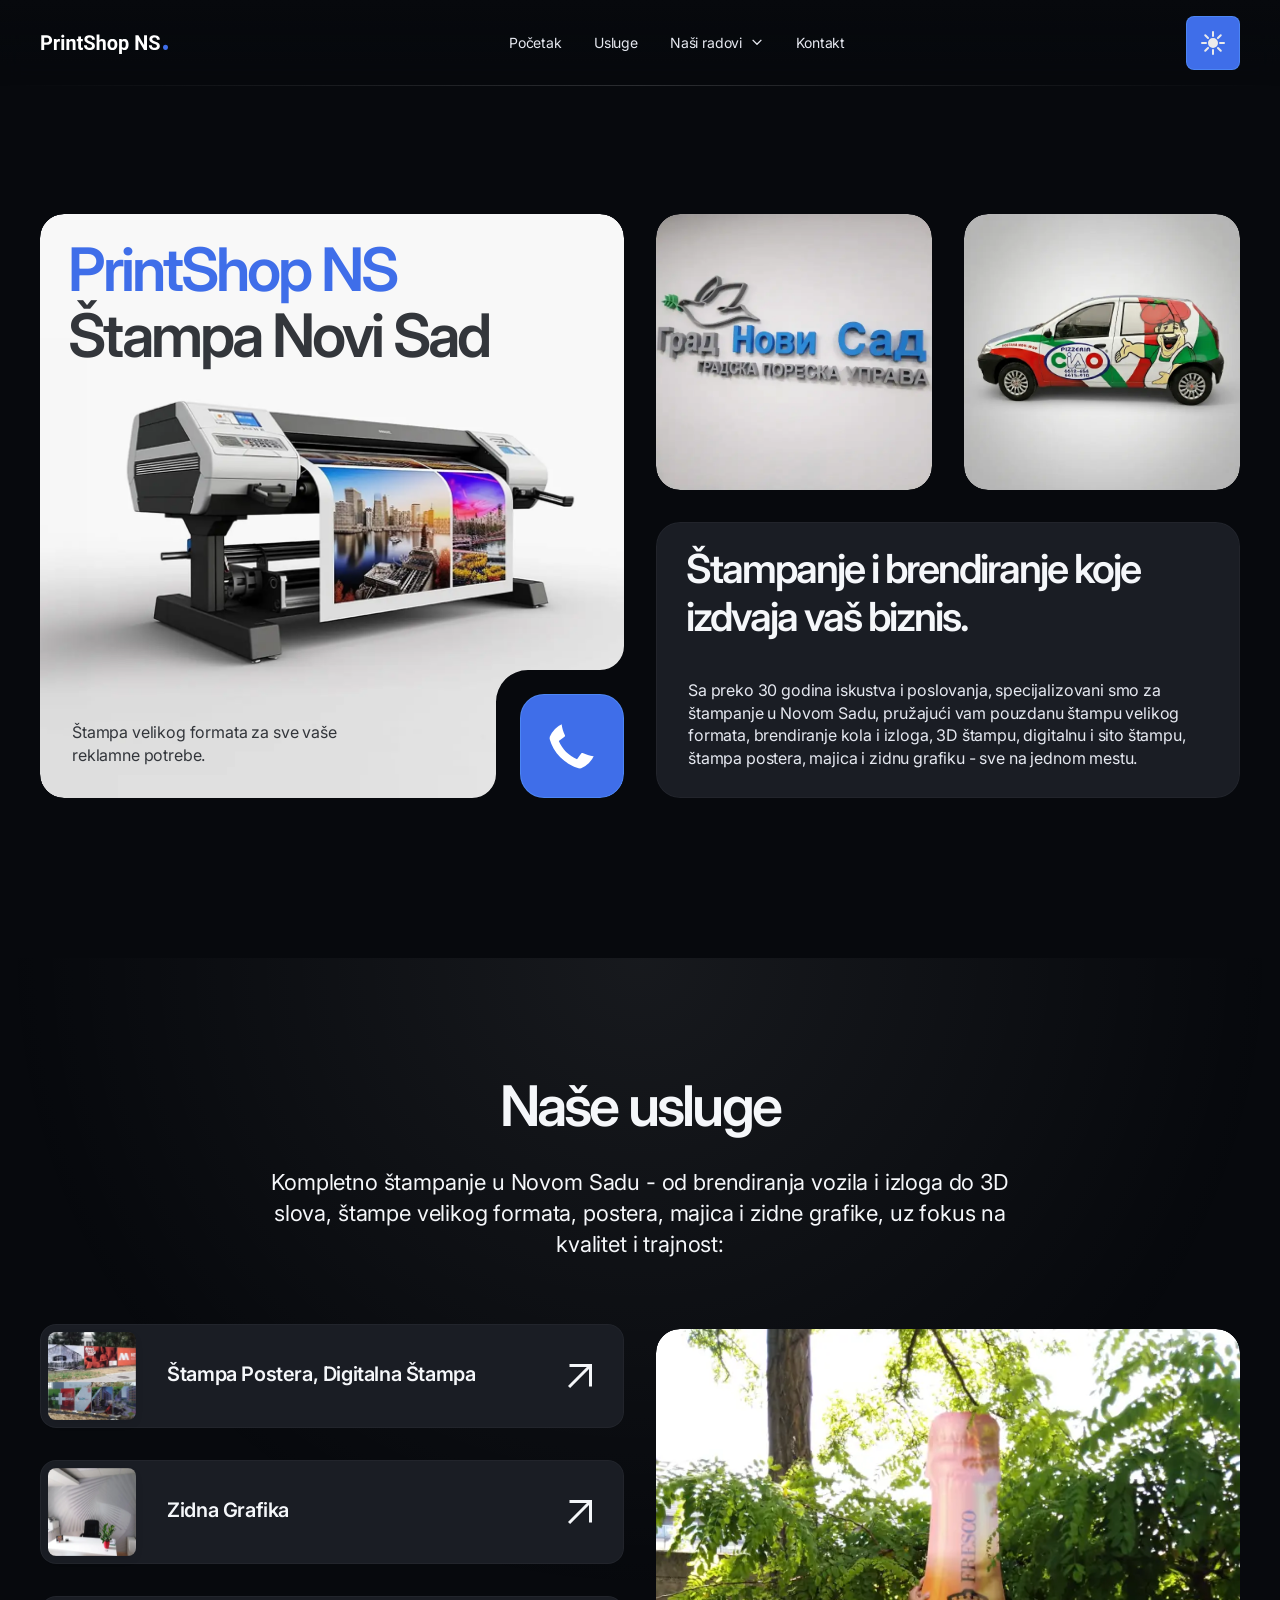
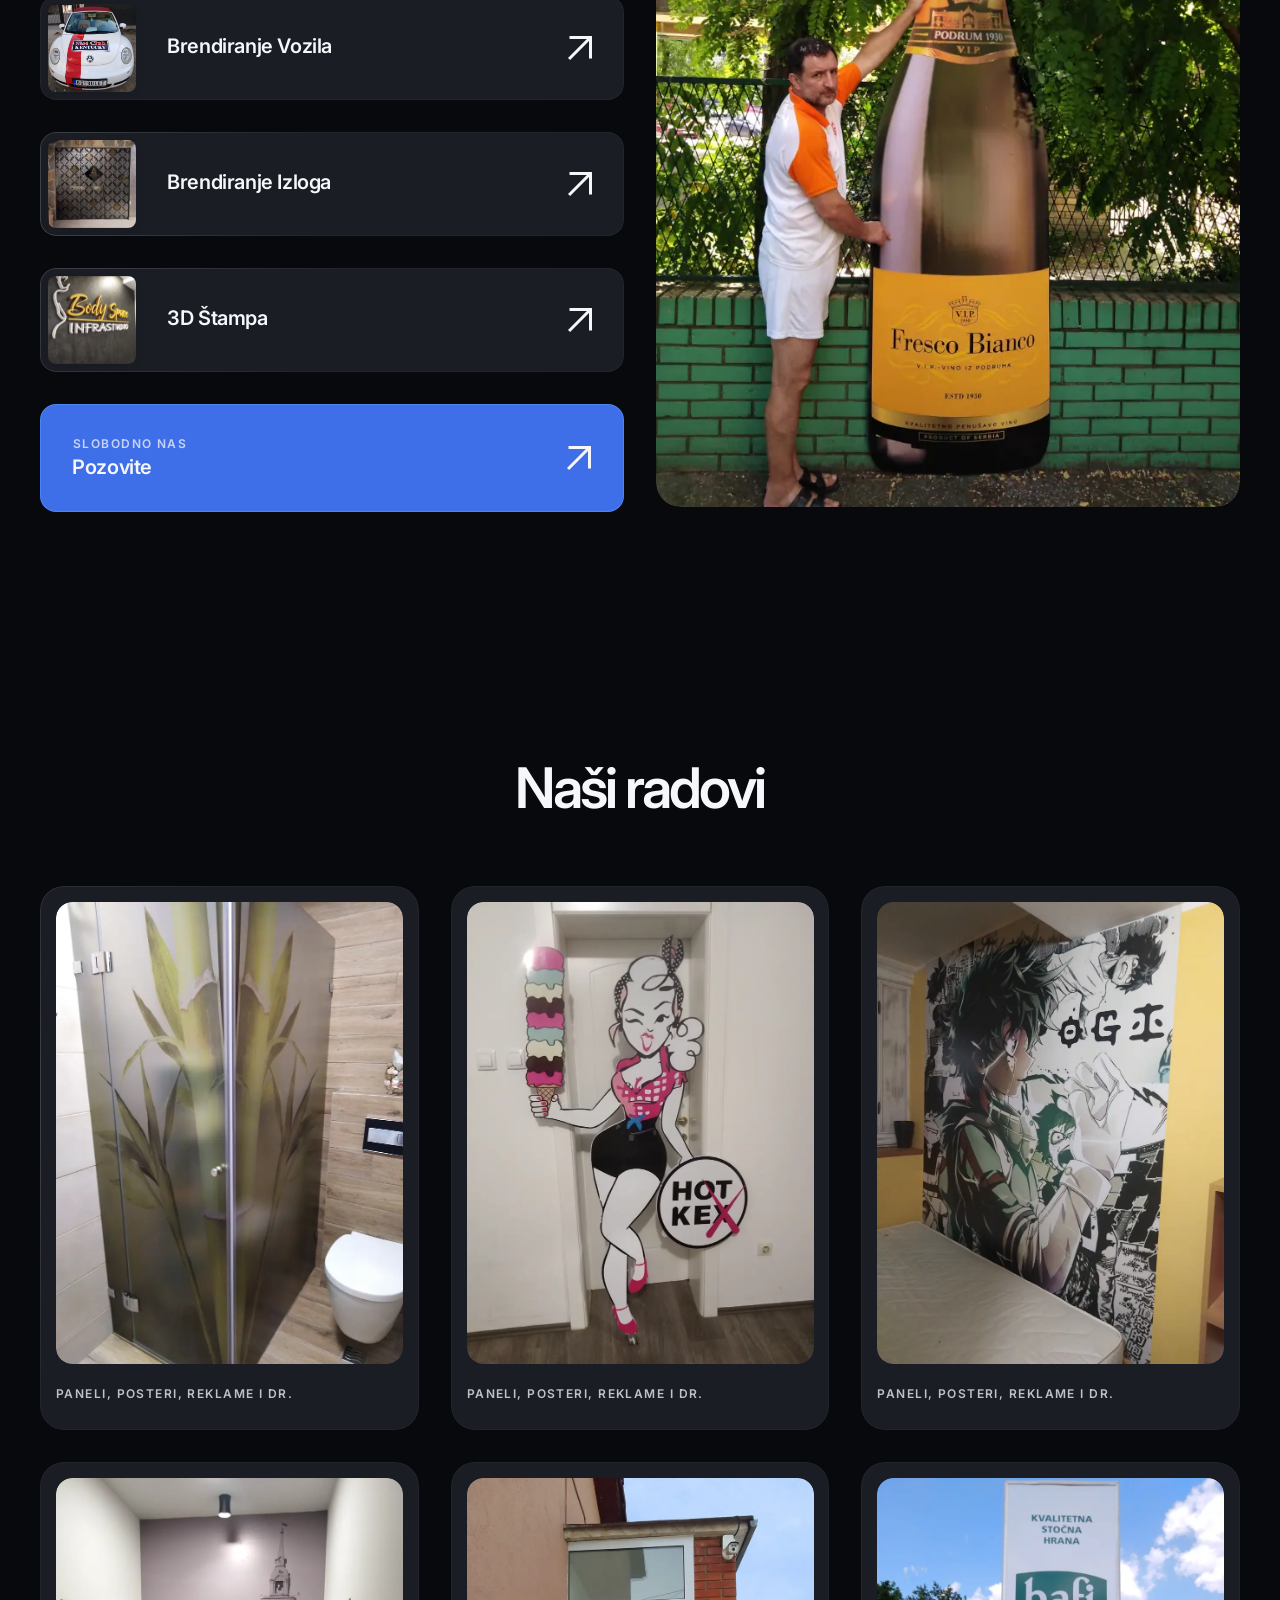
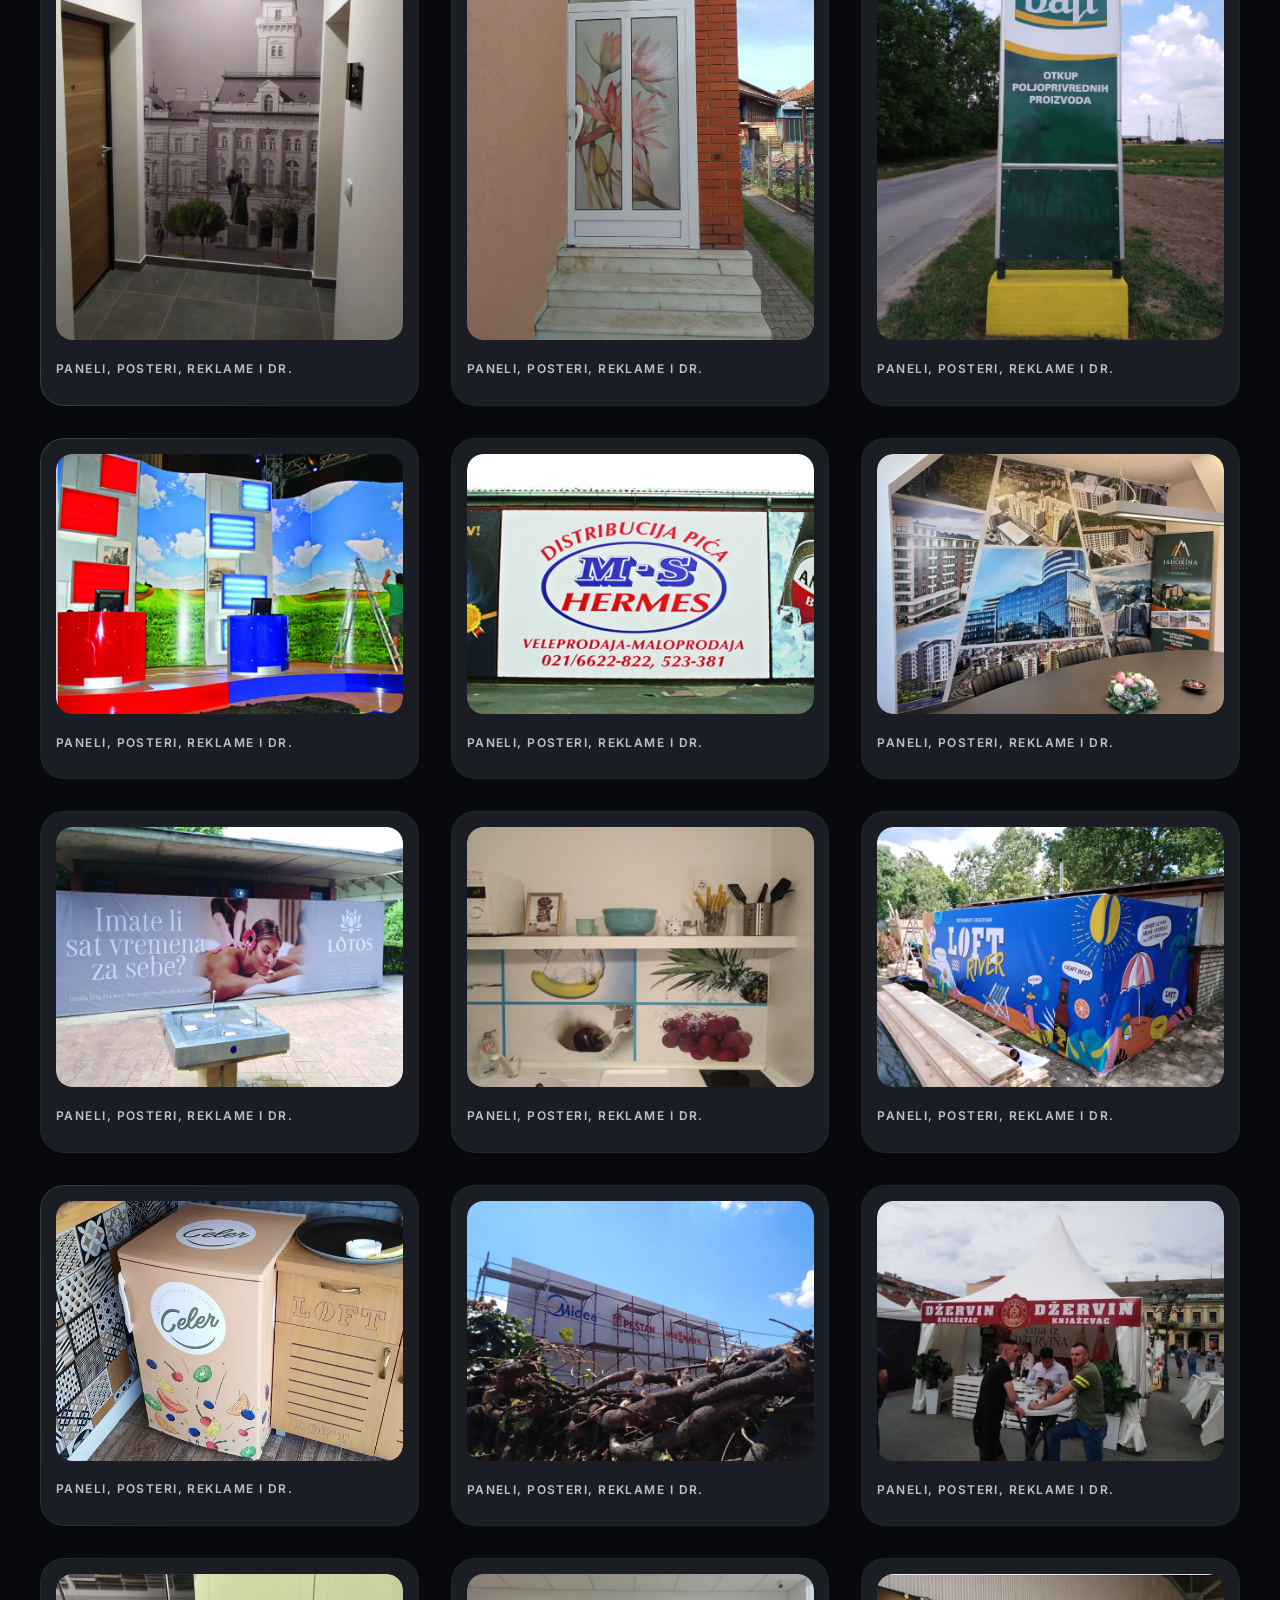
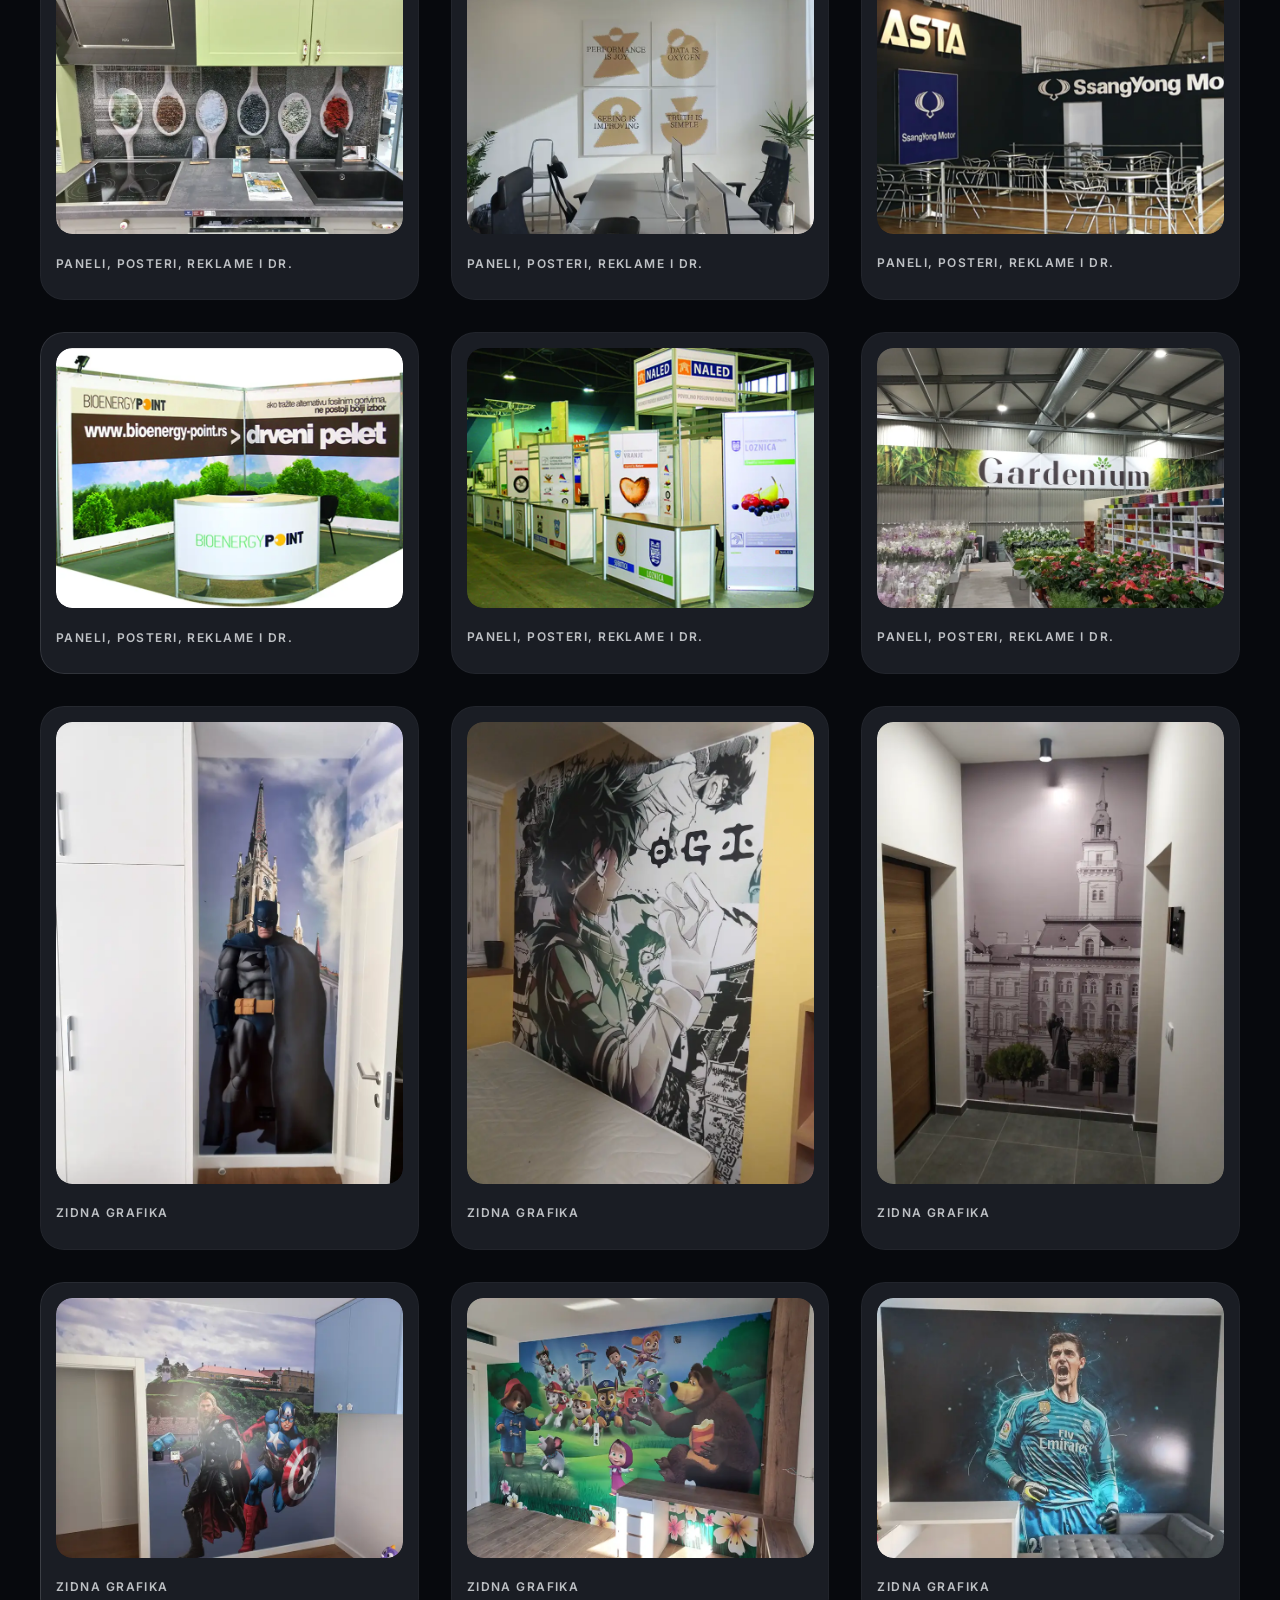
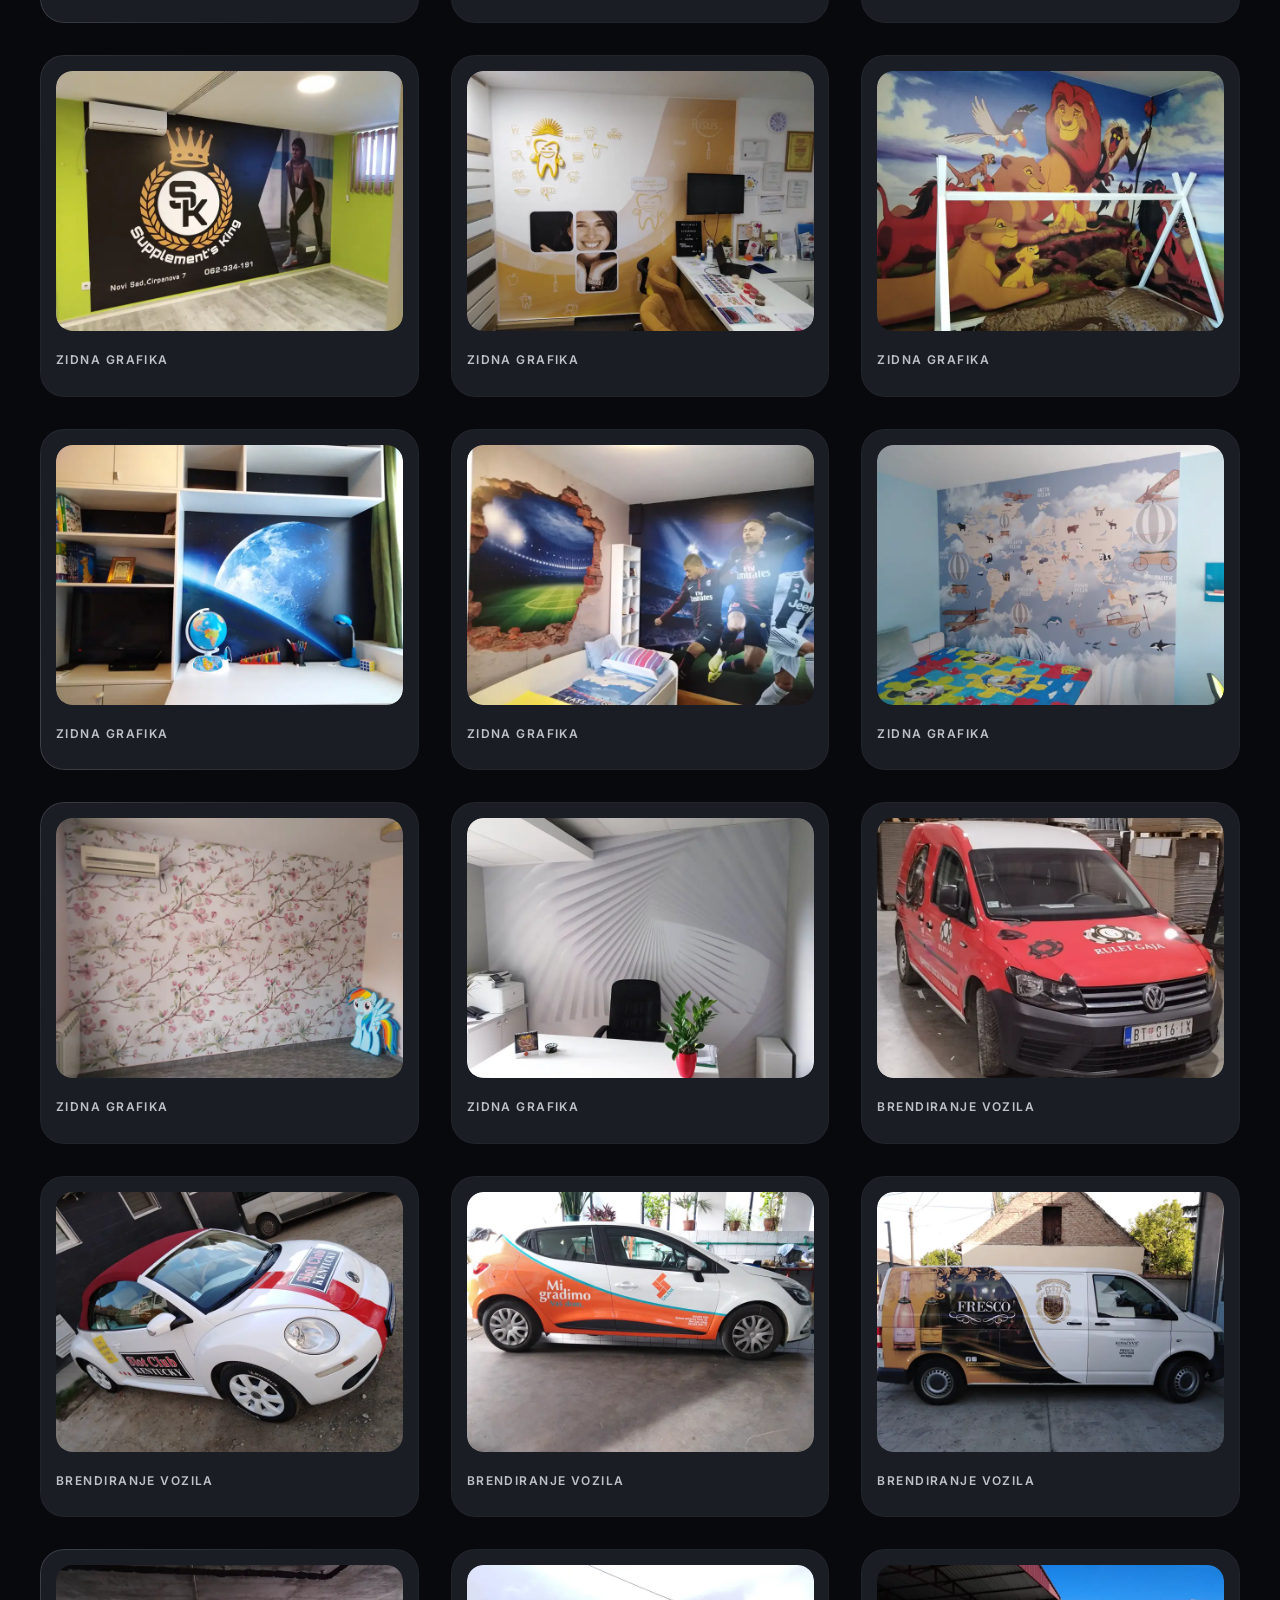
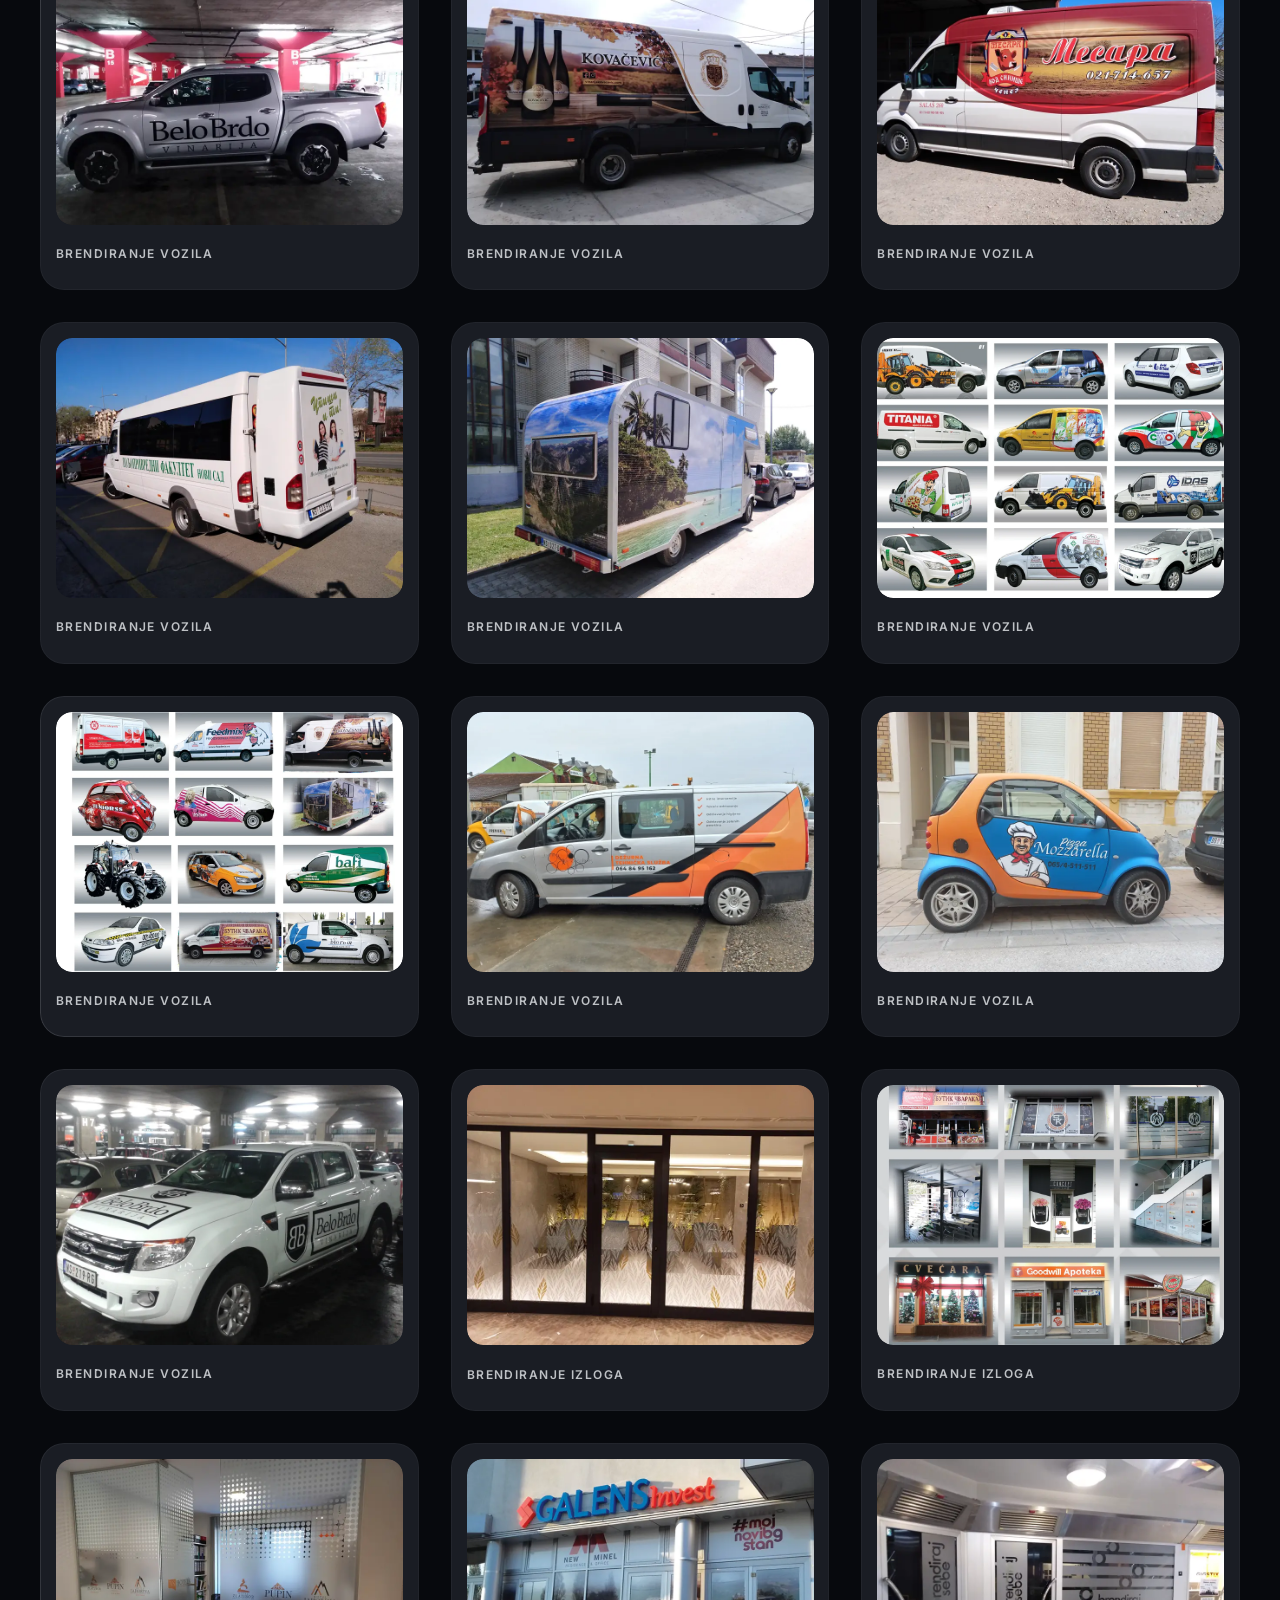
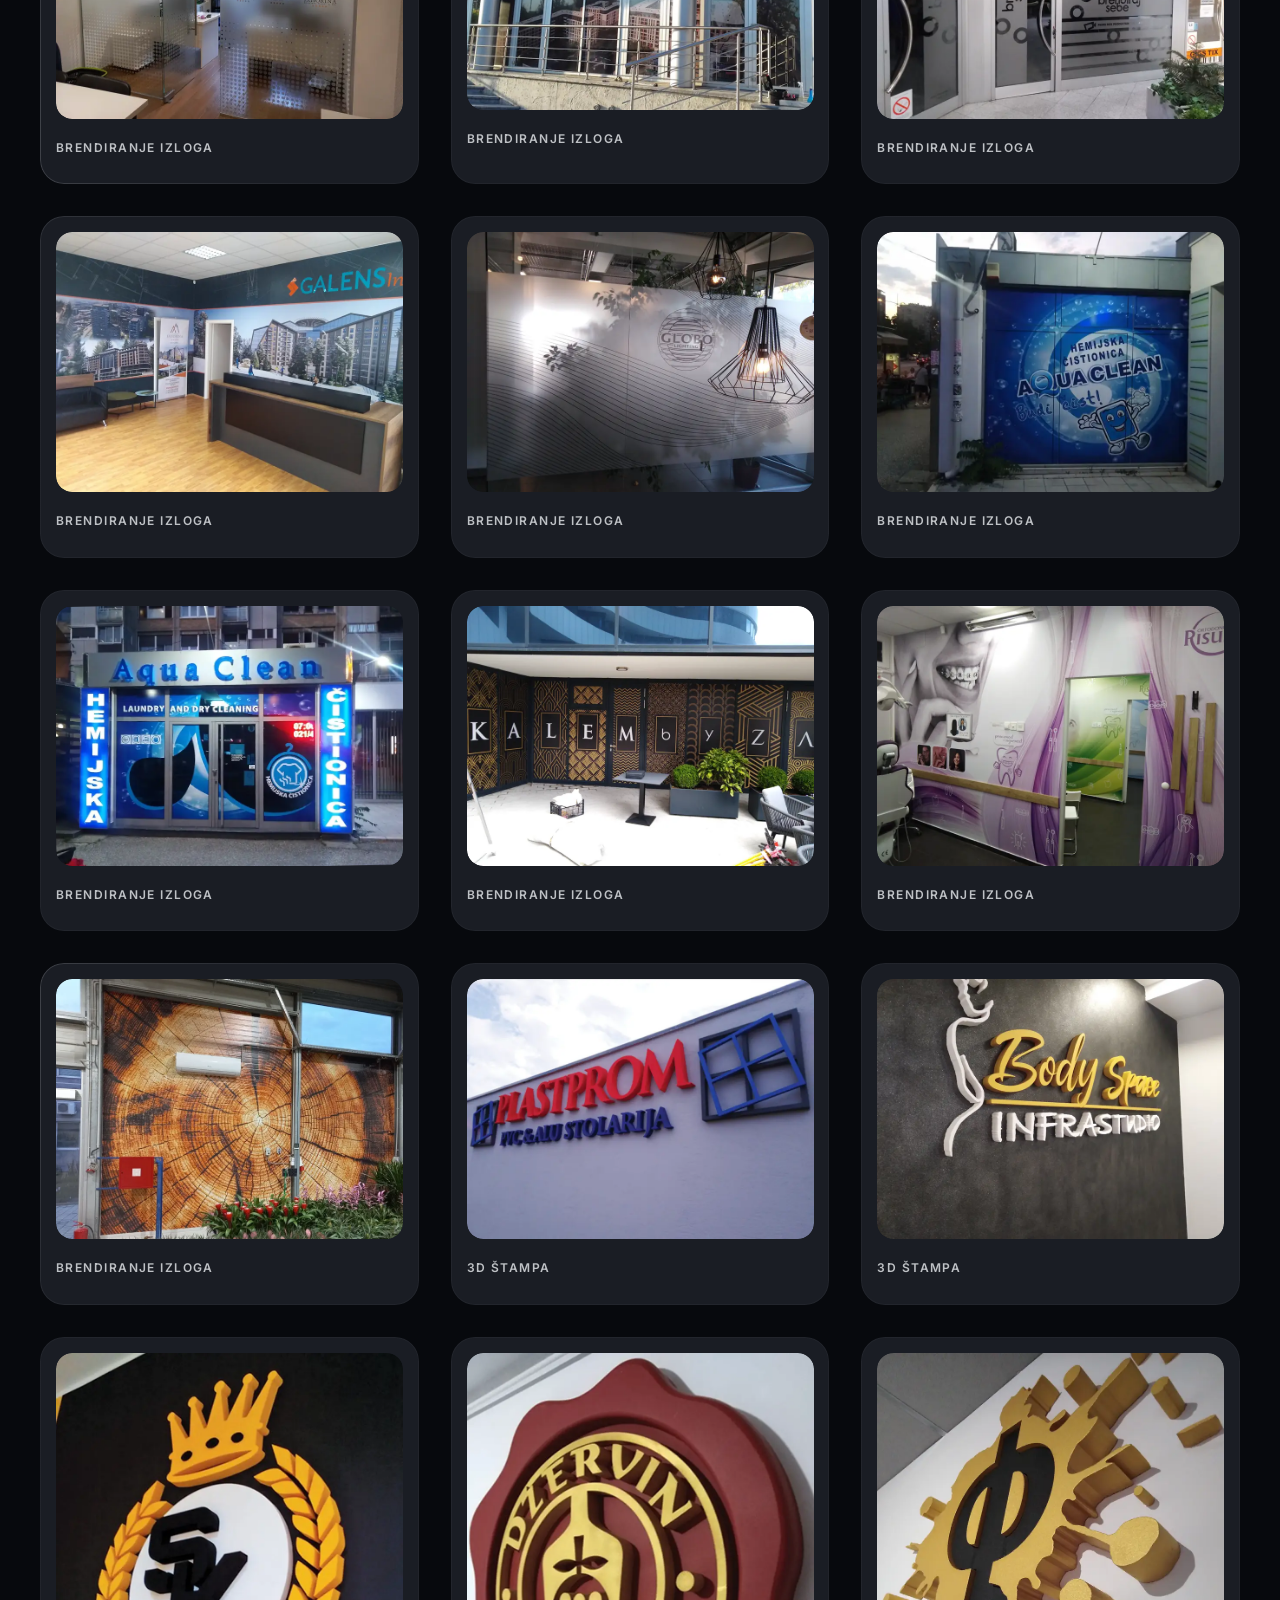
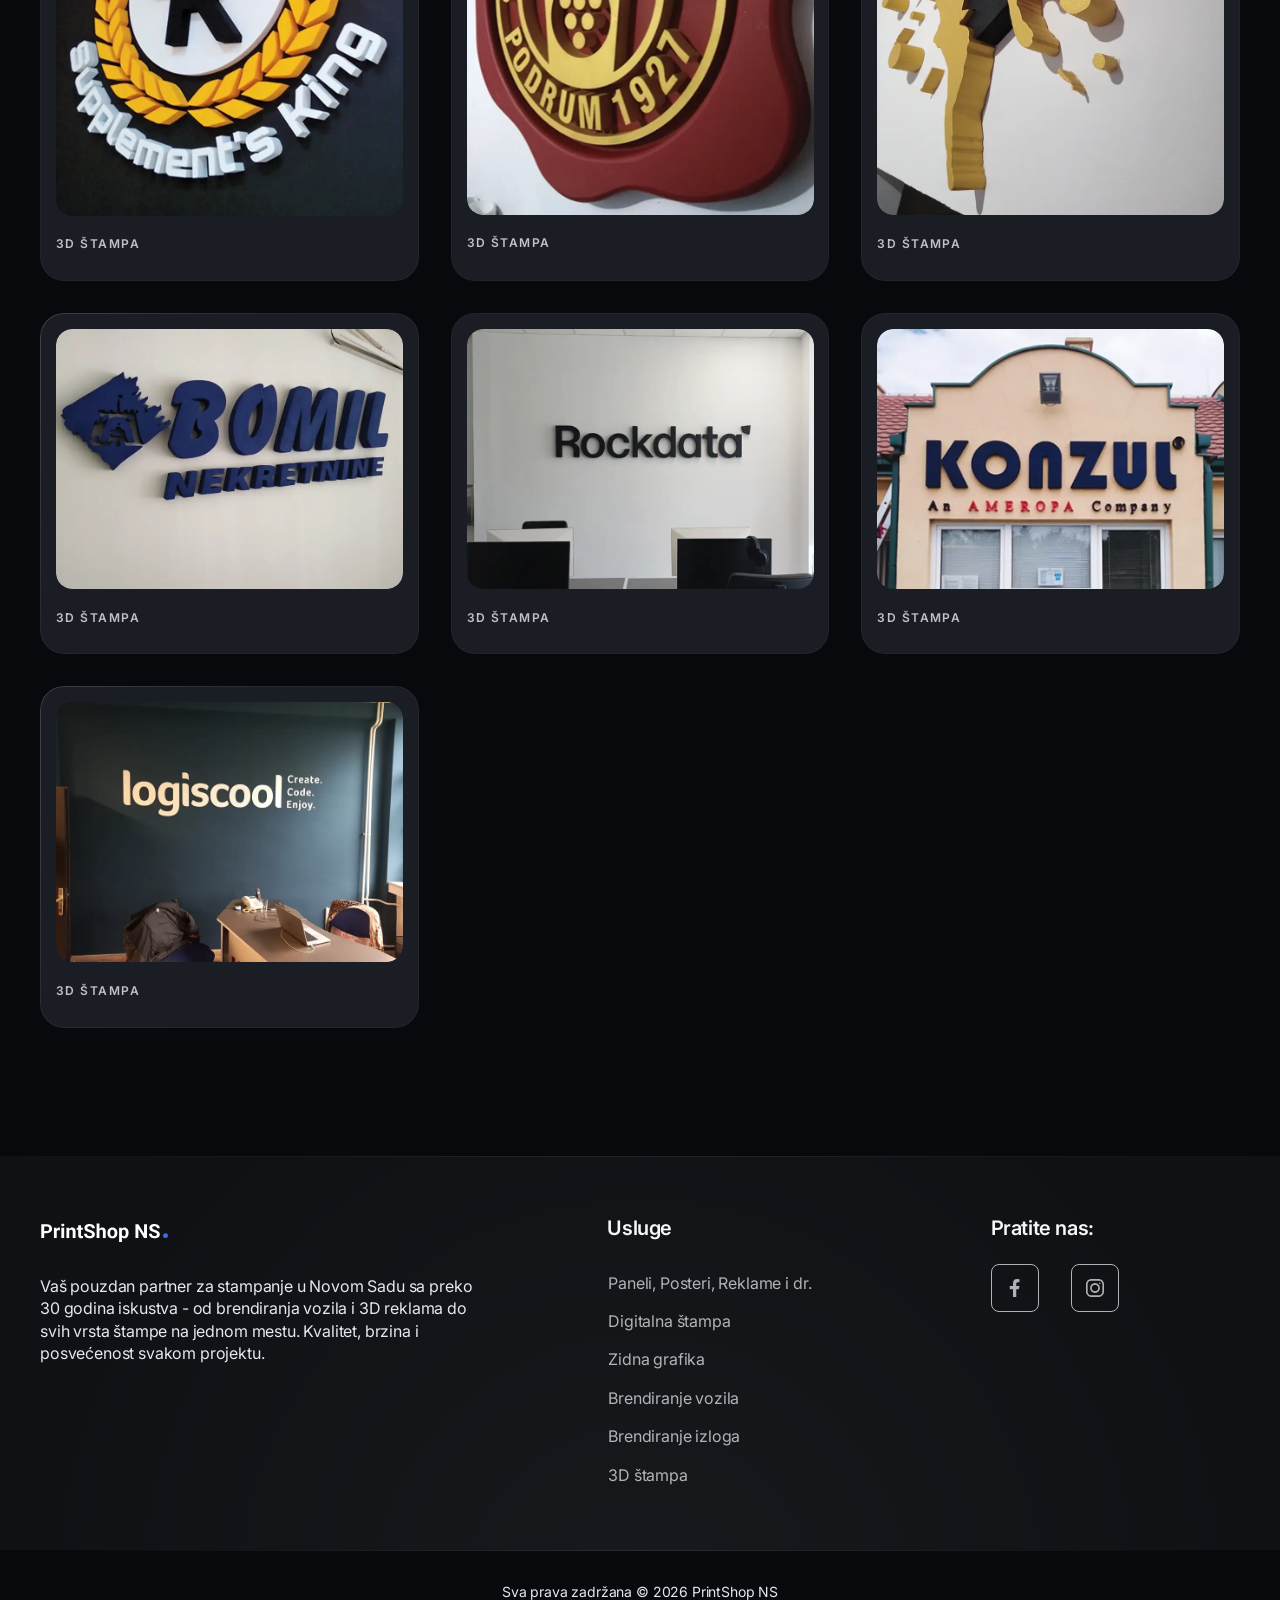
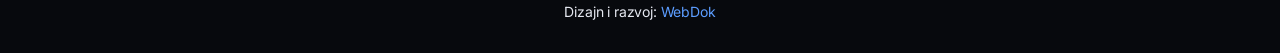
==== commit 711d15ef: "Updated" ====
--- a/index.html
+++ b/index.html
@@ -58,7 +58,7 @@
                   <a class="nav-link" href="#zidovi">Zidna grafika</a>
                 </li>
                 <li>
-                  <a class="nav-link" href="#brendiranje-vozila">Brendiranje Vozila</a>
+                  <a class="nav-link" href="#brendiranje-auta">Brendiranje Vozila</a>
                 </li>
                 <li>
                   <a class="nav-link" href="#brendiranje-izloga">Brendiranje Izloga</a>
--- a/css/config.css
+++ b/css/config.css
@@ -99,17 +99,6 @@
 
   /* Main menu current item text color */
   --bringer-c-menu-active: var(--bringer-s-heading);
-}
-
-body,
-body *,
-body *::before,
-body *::after {
-  transition:
-    background-color 0.2s ease,
-    color 0.2s ease,
-    border-color 0.2s ease,
-    box-shadow 0.2s ease;
 }
 
 /* ==========
--- a/css/responsive.css
+++ b/css/responsive.css
@@ -1321,7 +1321,7 @@
   }
 }
 
-@media only screen and (max-width: 360px) {
+@media only screen and (max-width: 390px) {
   .bringer-portfolio-short-item .bringer-icon {
     width: 14px;
   }
@@ -1329,3 +1329,8 @@
     font-size: 30px;
   }
 }
+@media only screen and (max-width: 360px) {
+  .bringer-page-title {
+    font-size: 30px;
+  }
+}
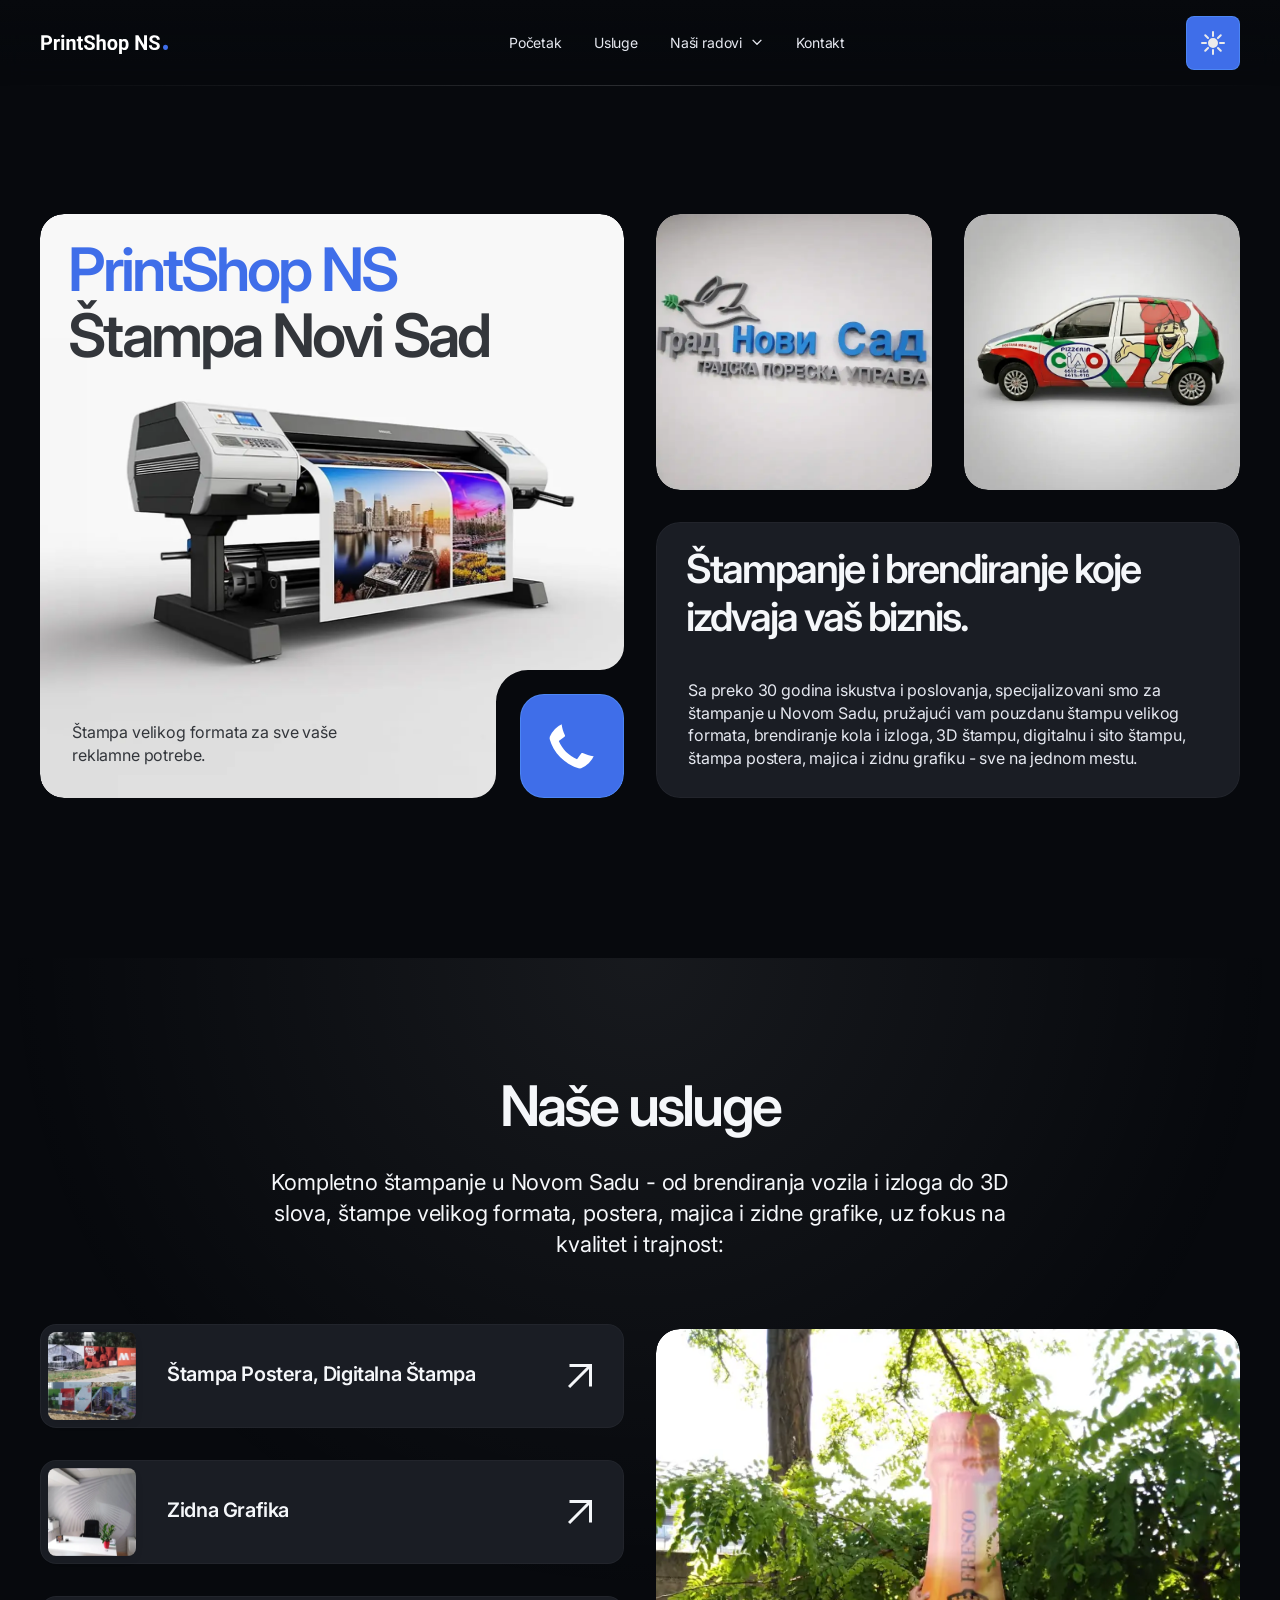
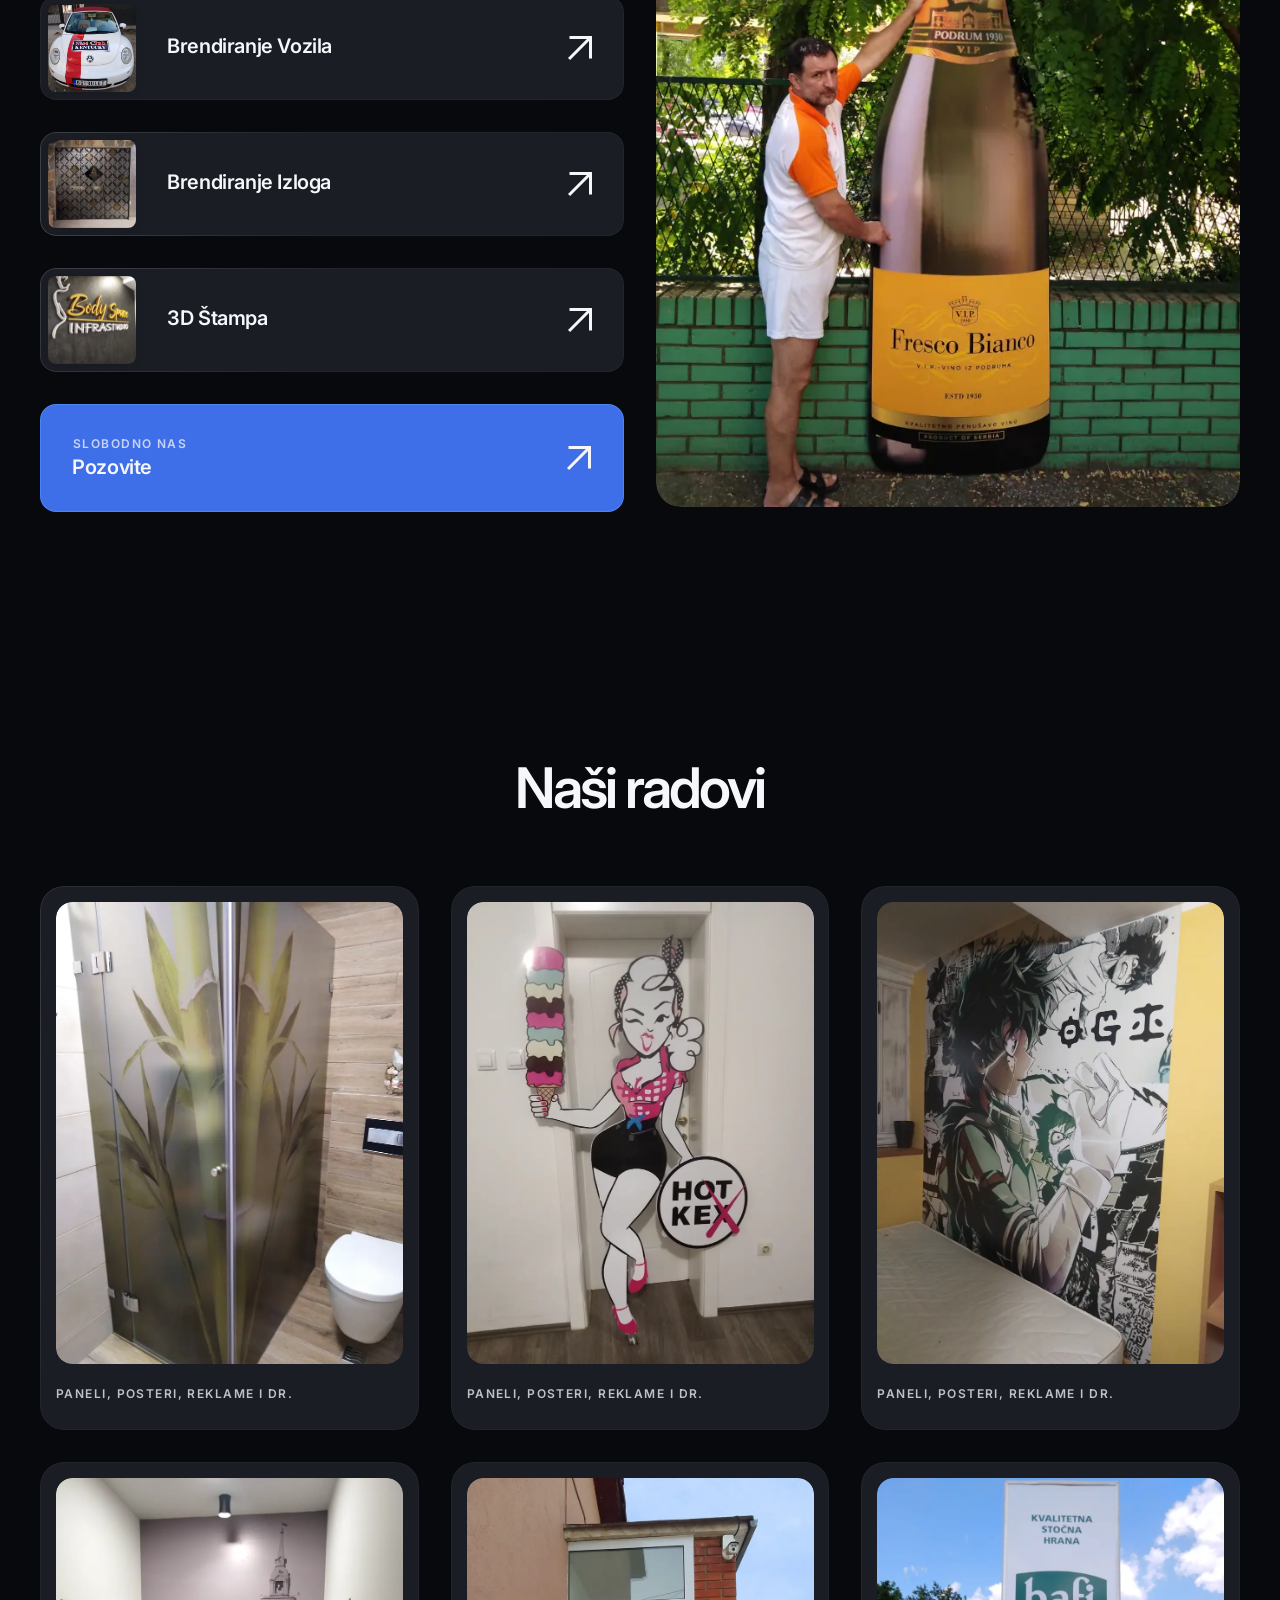
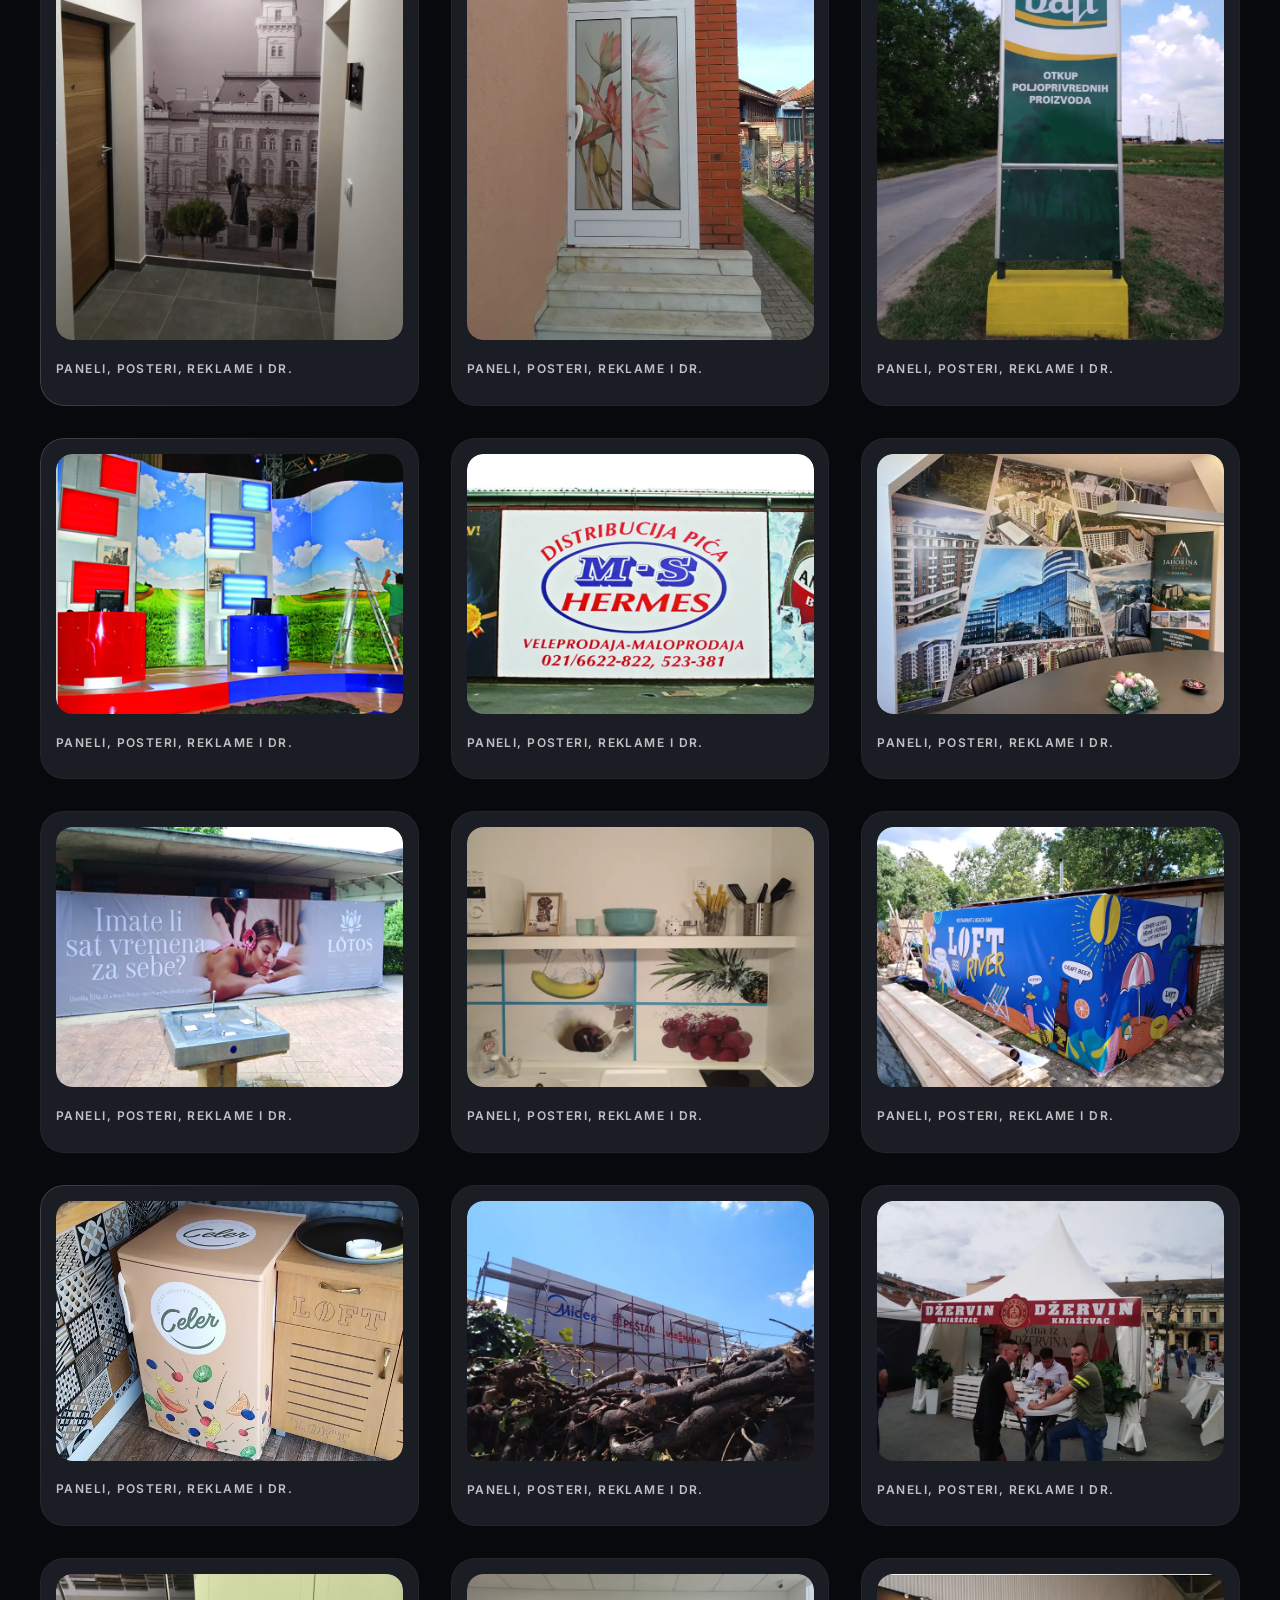
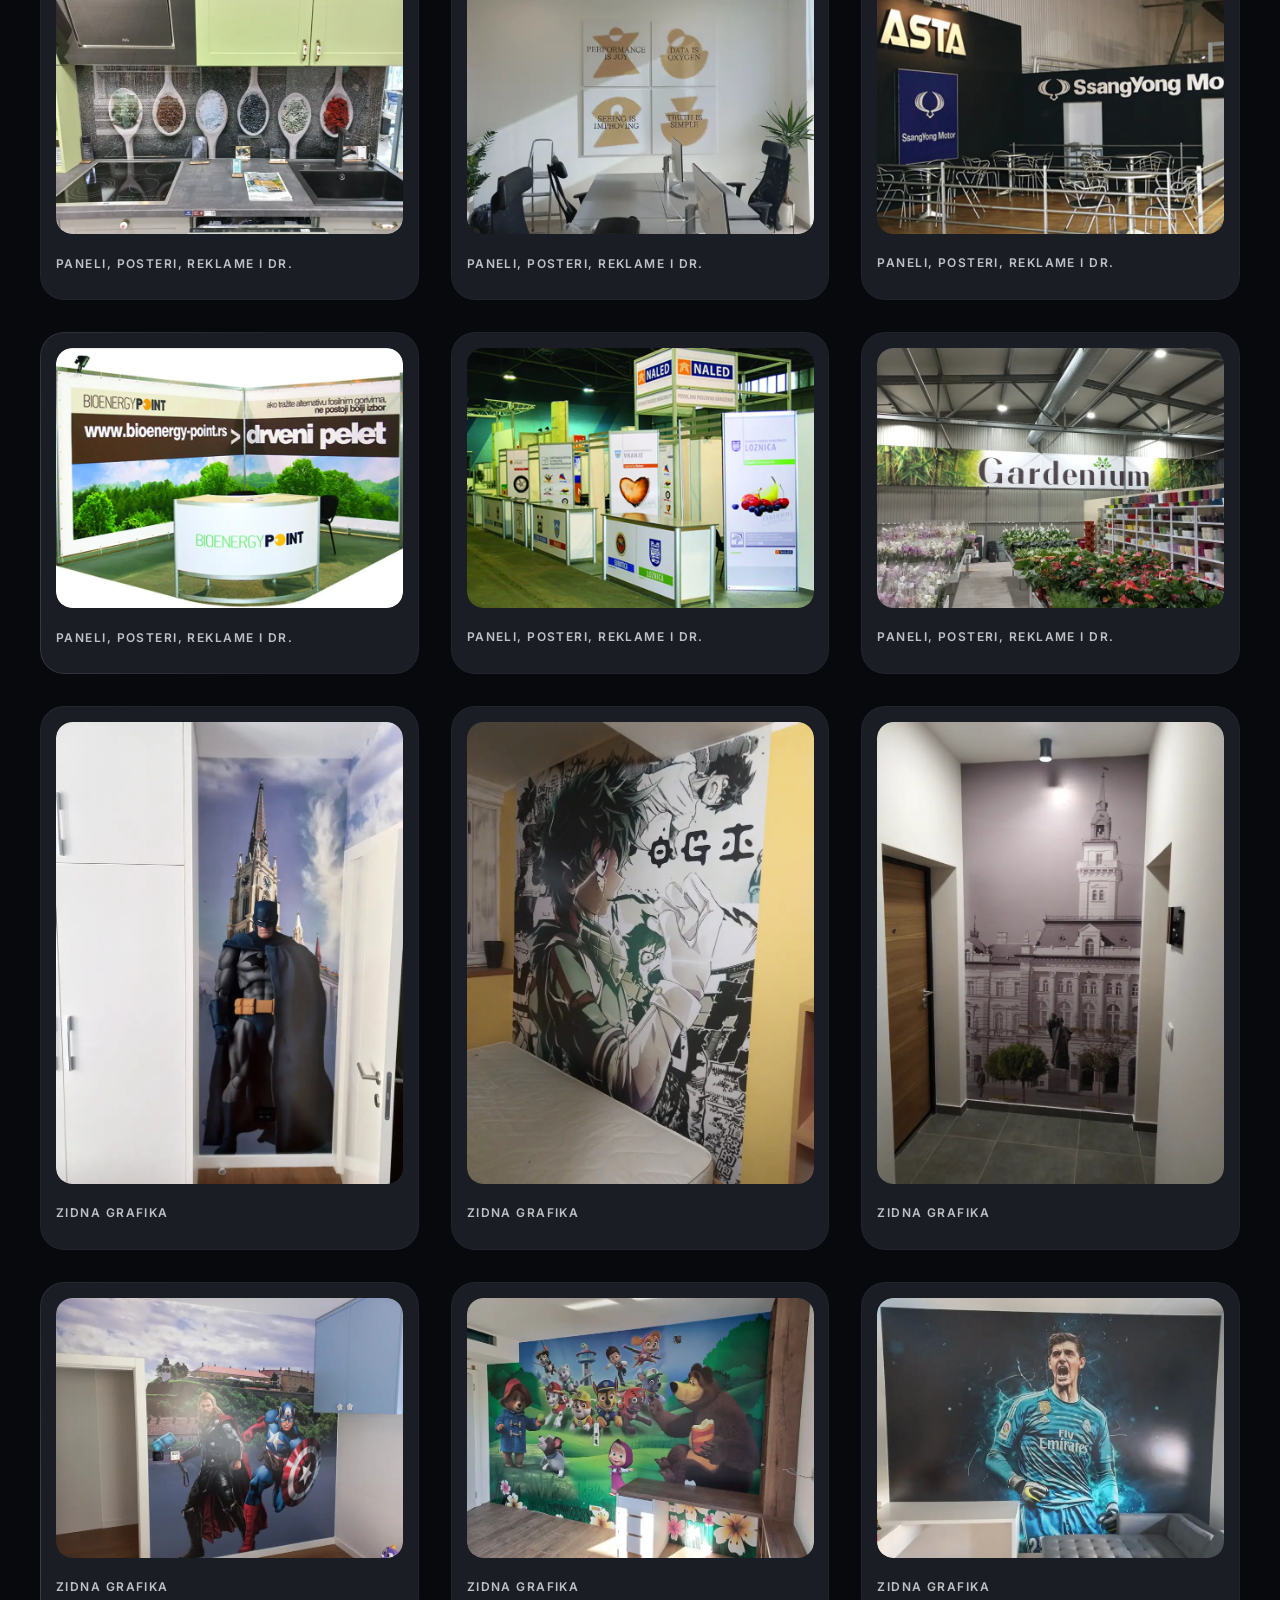
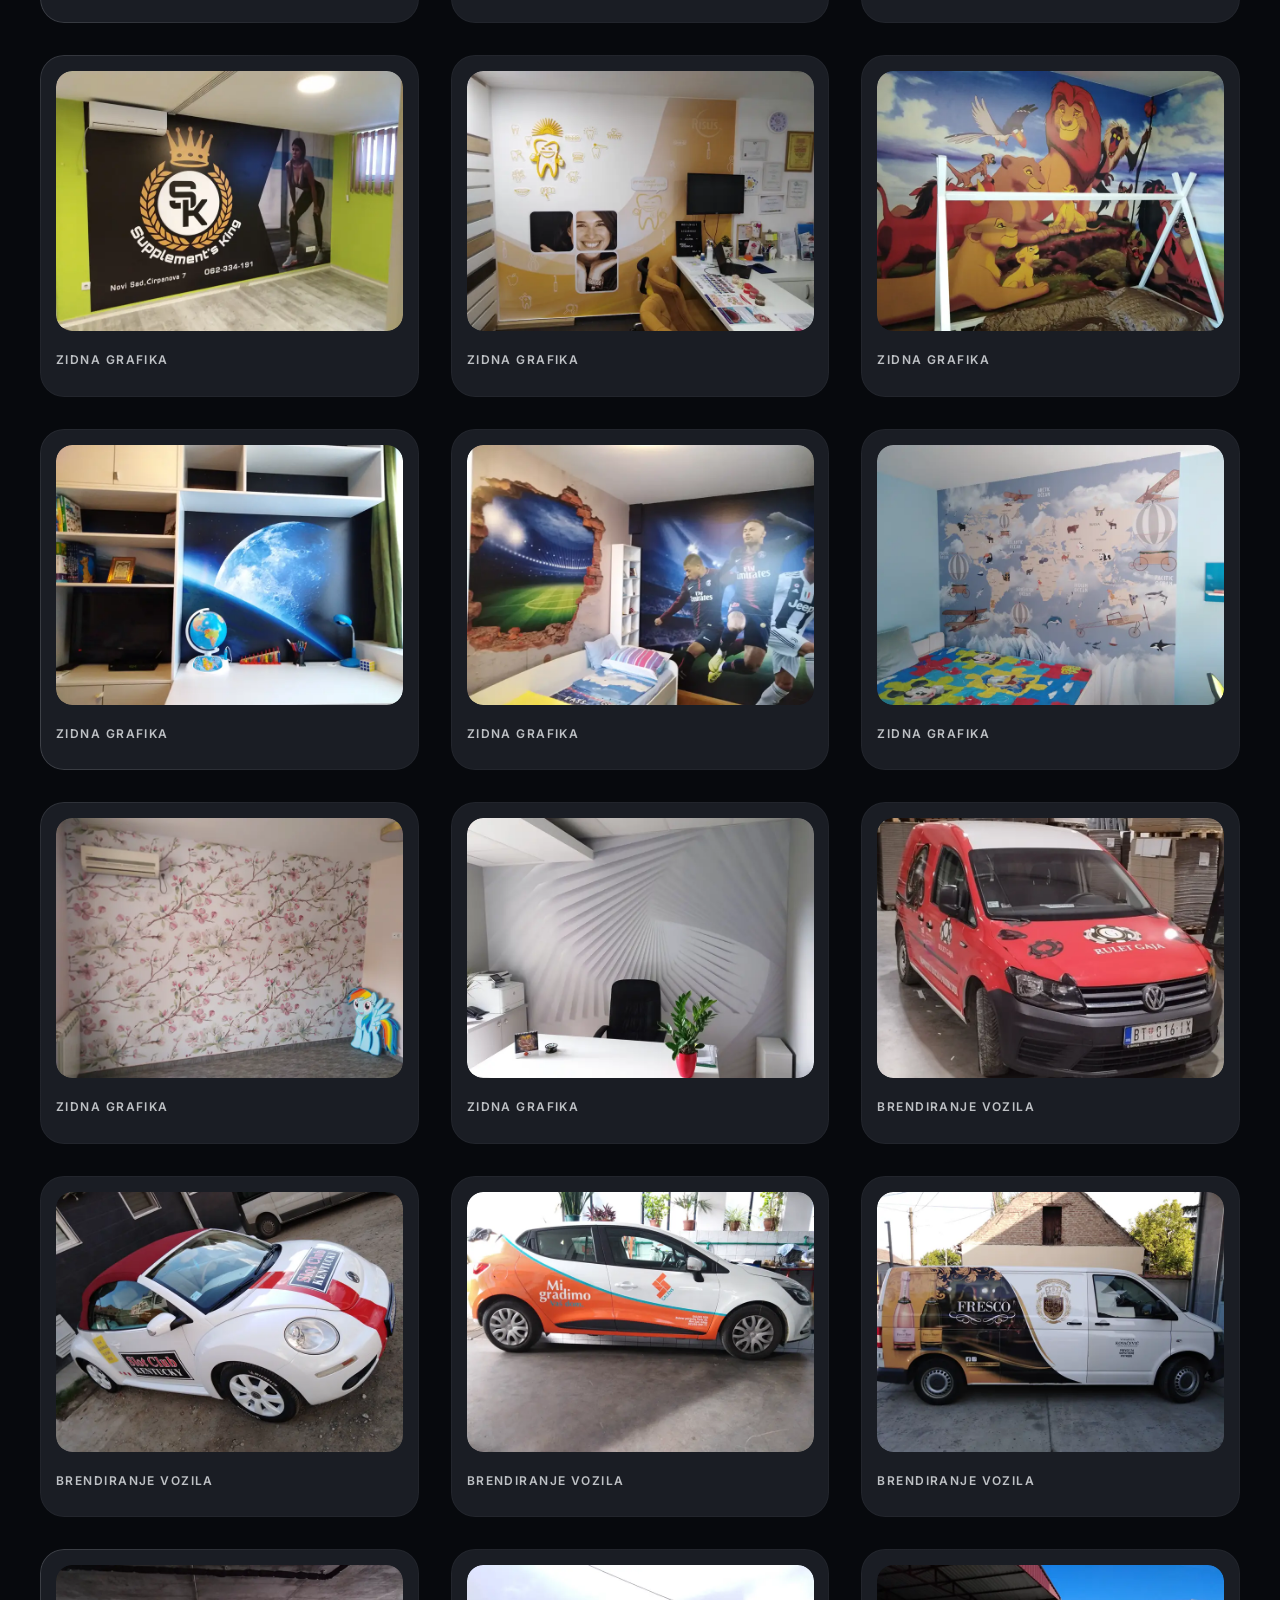
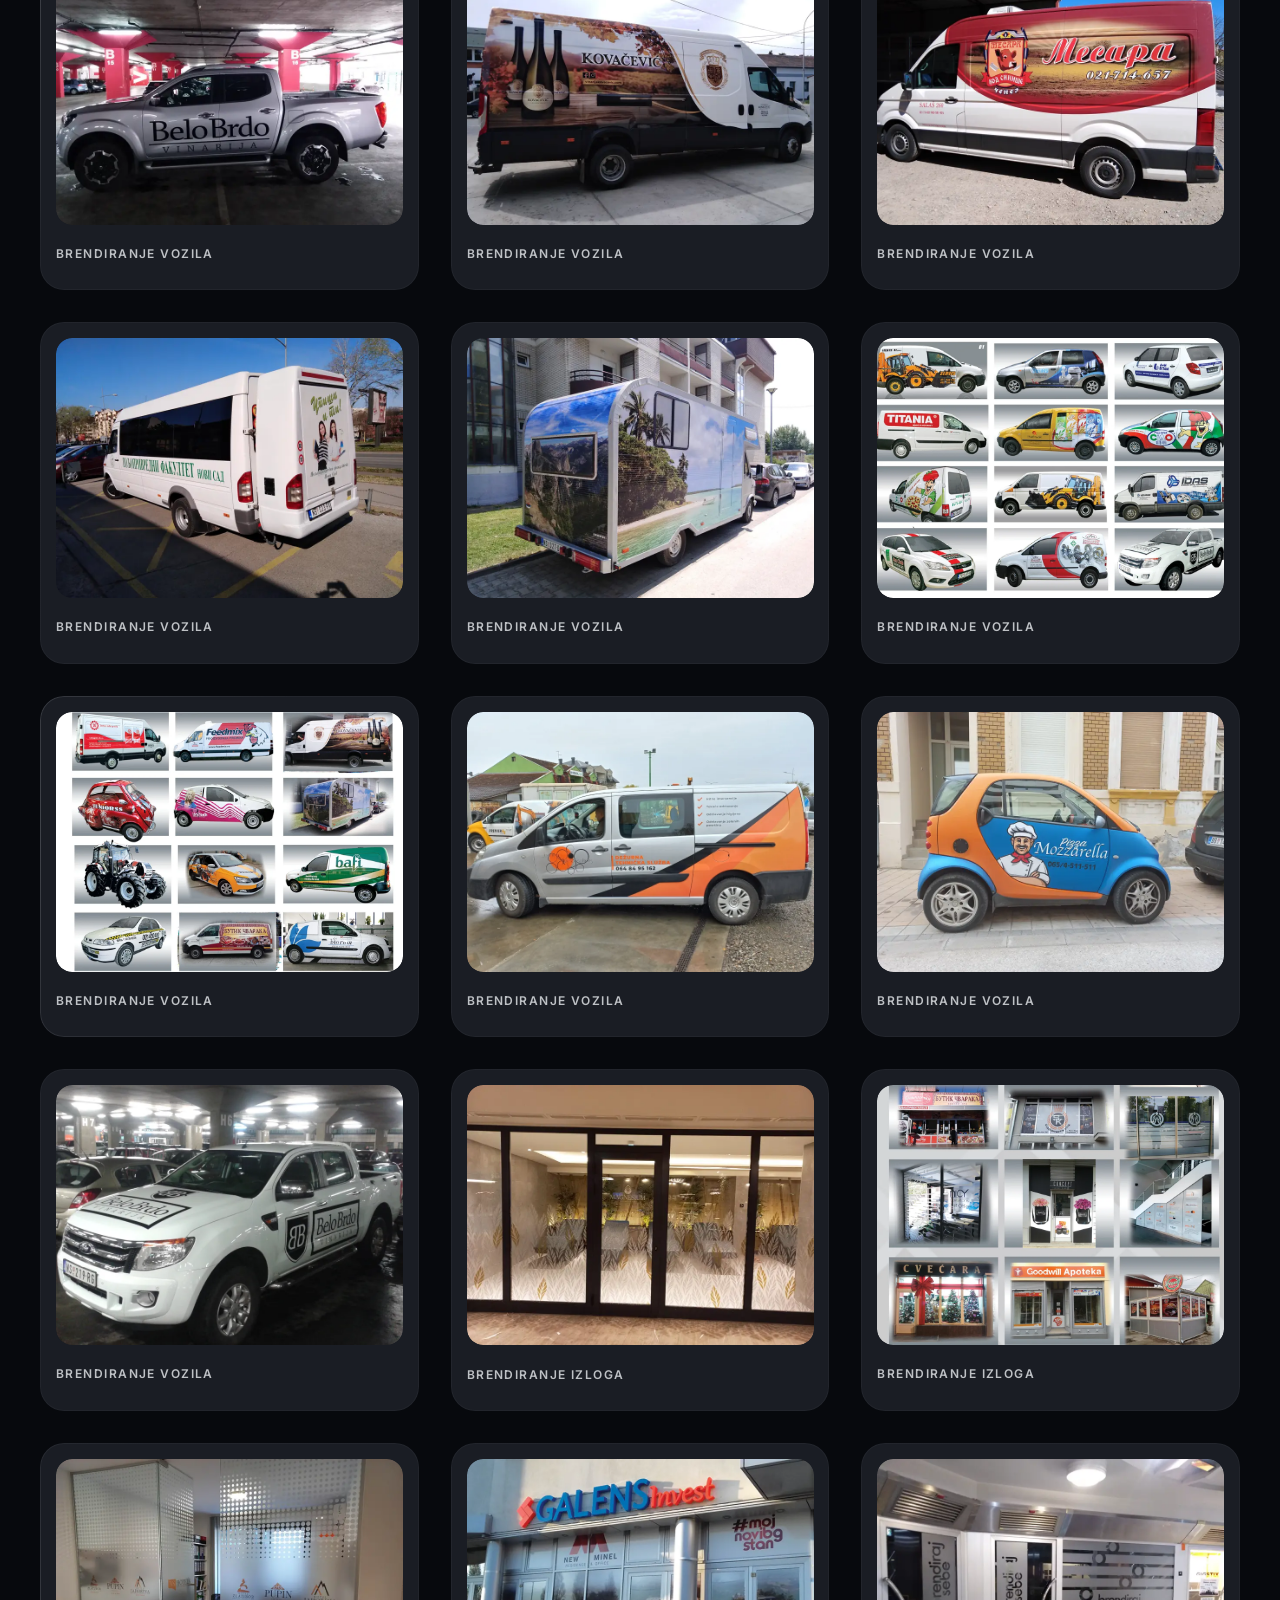
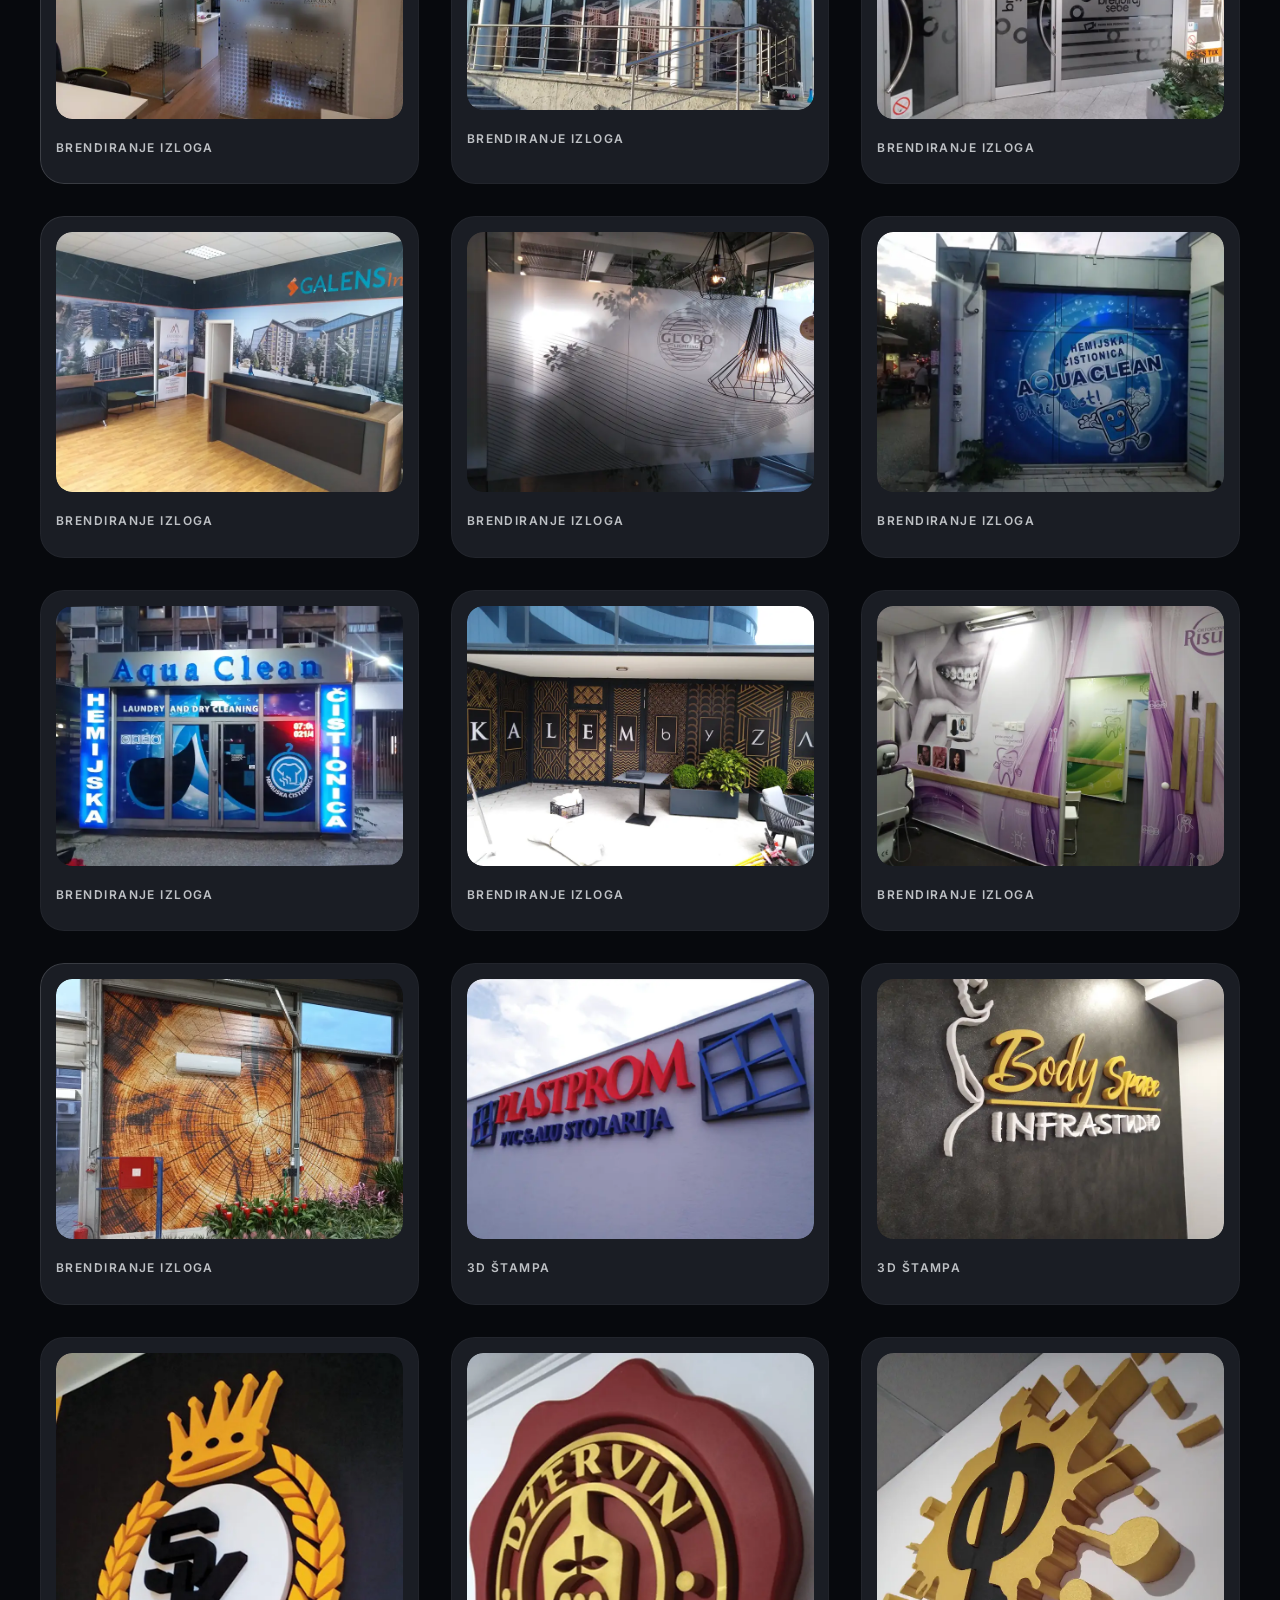
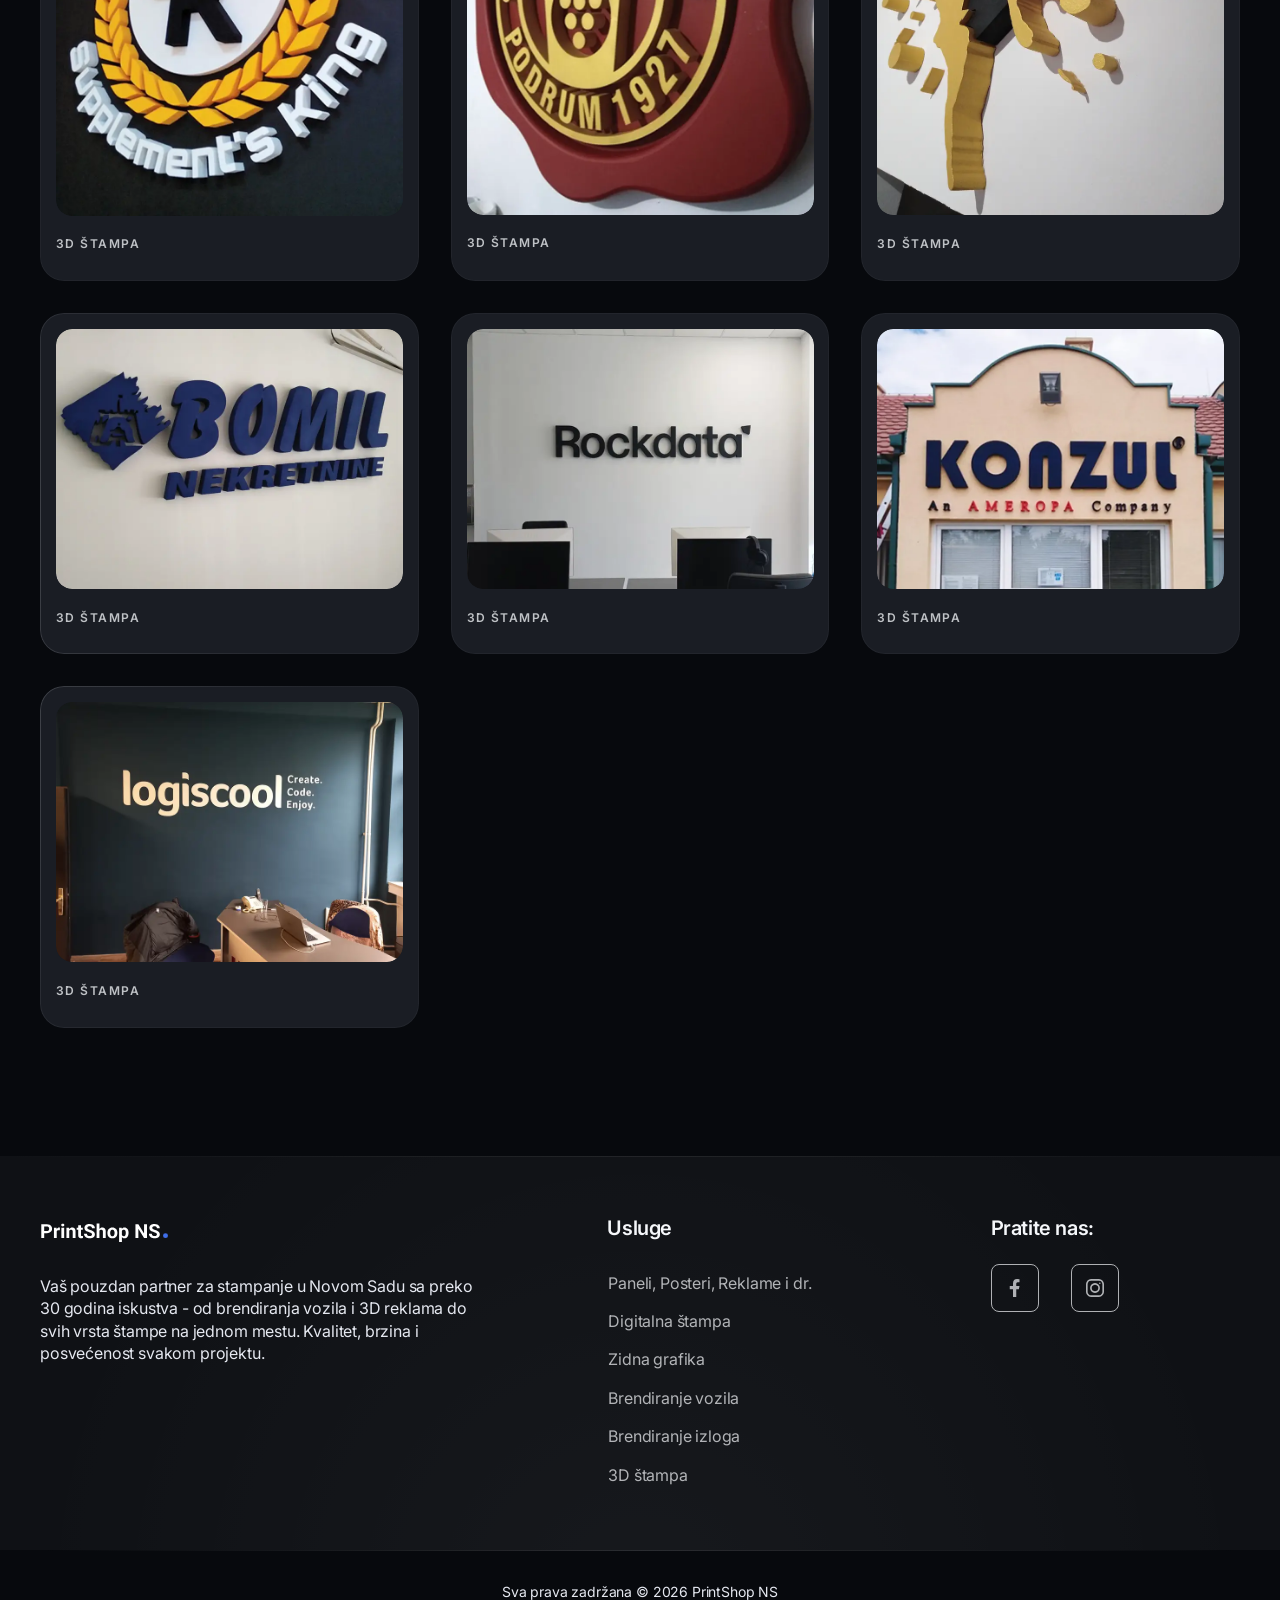
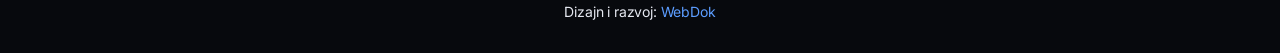
==== commit 474372a9: "Updated" ====
--- a/index.html
+++ b/index.html
@@ -7,6 +7,15 @@
 
   <!-- Page Title -->
   <title>Print Shop Novi Sad</title>
+
+  <meta name="description" content="Štampa velikog formata, brendiranje vozila i izloga, 3D štampa, digitalna i sito štampa, štampa postera, majica i zidna grafika. Kvalitet i trajnost za vaš biznis.">
+
+  <!-- Open Graph -->
+  <meta property="og:title" content="Print Shop Novi Sad">
+  <meta property="og:description" content="Štampa velikog formata, brendiranje vozila i izloga, 3D štampa, digitalna i sito štampa, štampa postera, majica i zidna grafika. Kvalitet i trajnost za vaš biznis.">
+  <meta property="og:image" content="https://print-shop-ns.netlify.app/img/og-image.jpg">
+  <meta property="og:url" content="https://print-shop-ns.netlify.app/">
+  <meta property="og:type" content="website">
 
   <!-- Google Fonts -->
   <link href="https://fonts.googleapis.com/css2?family=Inter:wght@400;600&amp;display=swap" rel="stylesheet">
--- a/css/responsive.css
+++ b/css/responsive.css
@@ -1333,4 +1333,13 @@
   .bringer-page-title {
     font-size: 30px;
   }
+  .bringer-highlight {
+    font-size: 14px;
+  }
 }
+@media only screen and (max-width: 340px) {
+  .bringer-hero-type06 .is-large .bringer-bento-hero-media p {
+    max-width: calc(100% - 45px - var(--stg-small-gap));
+    margin-left: -1rem;
+  }
+}
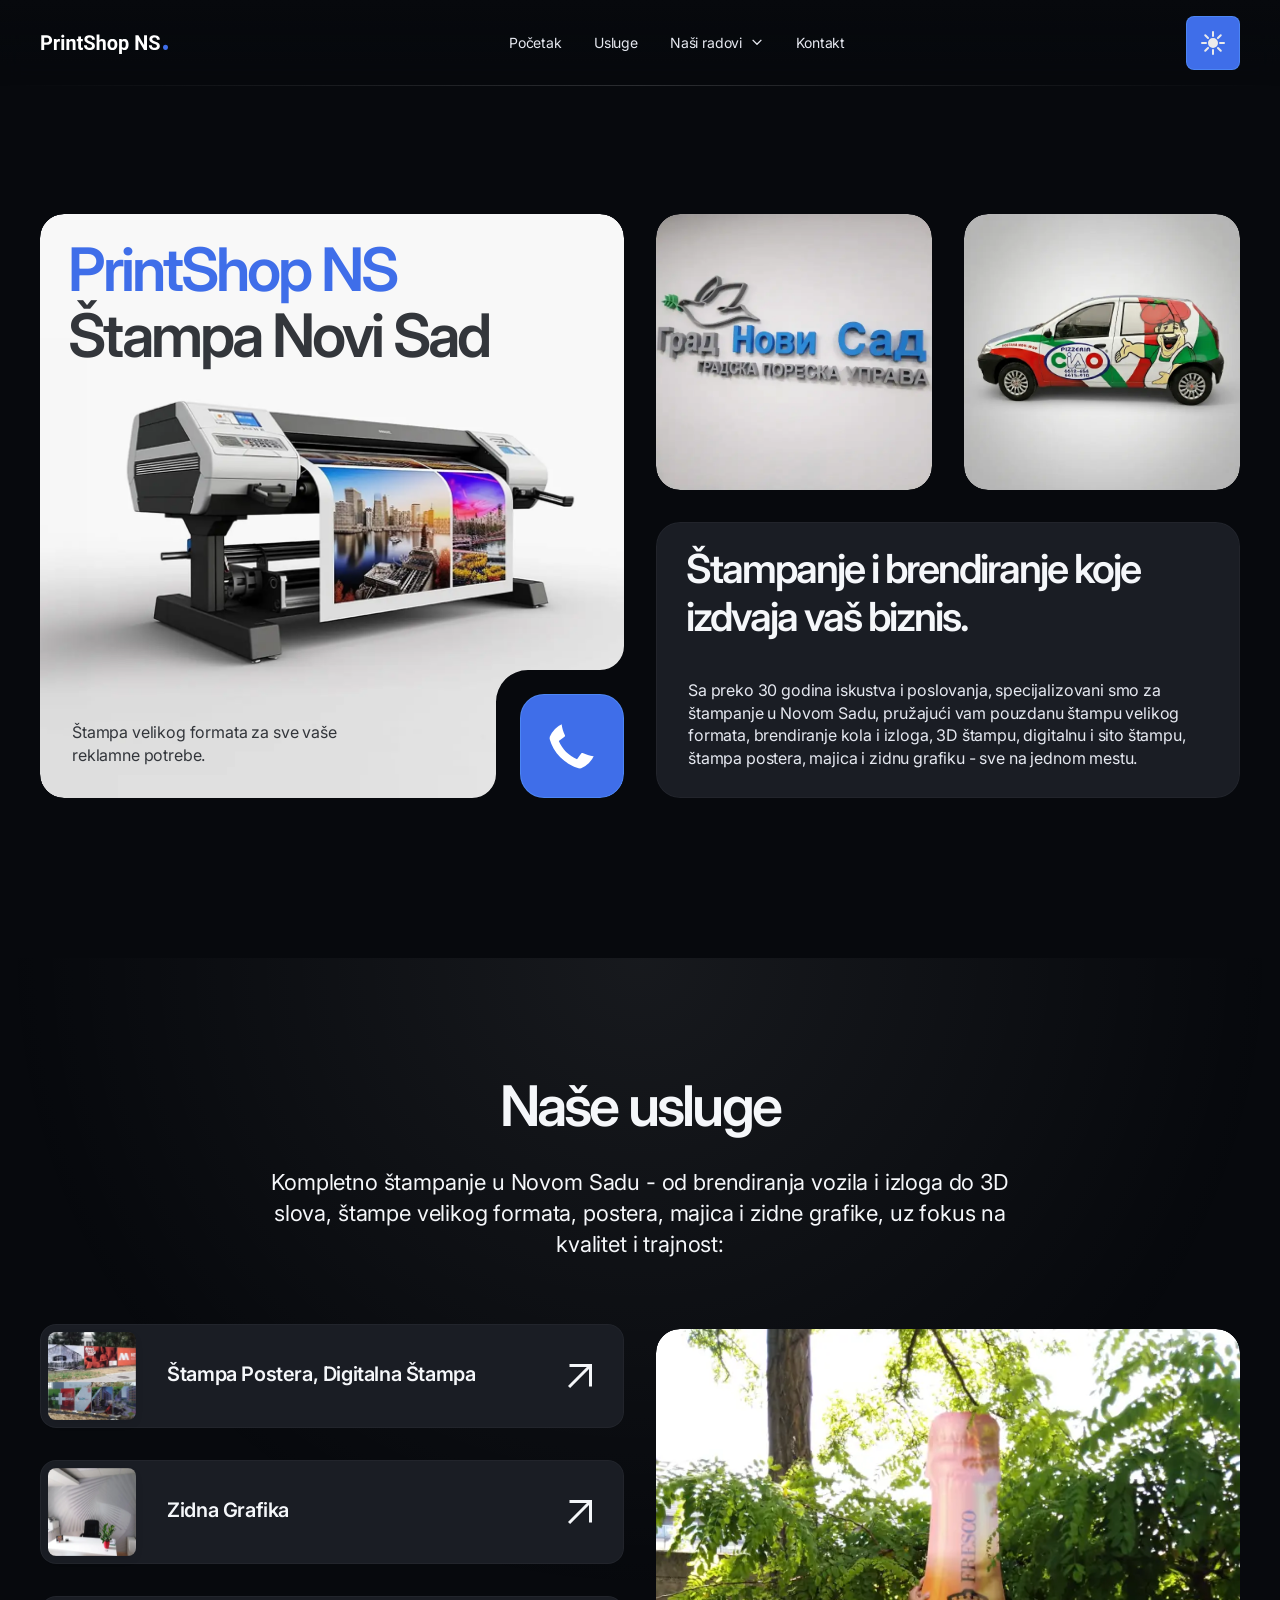
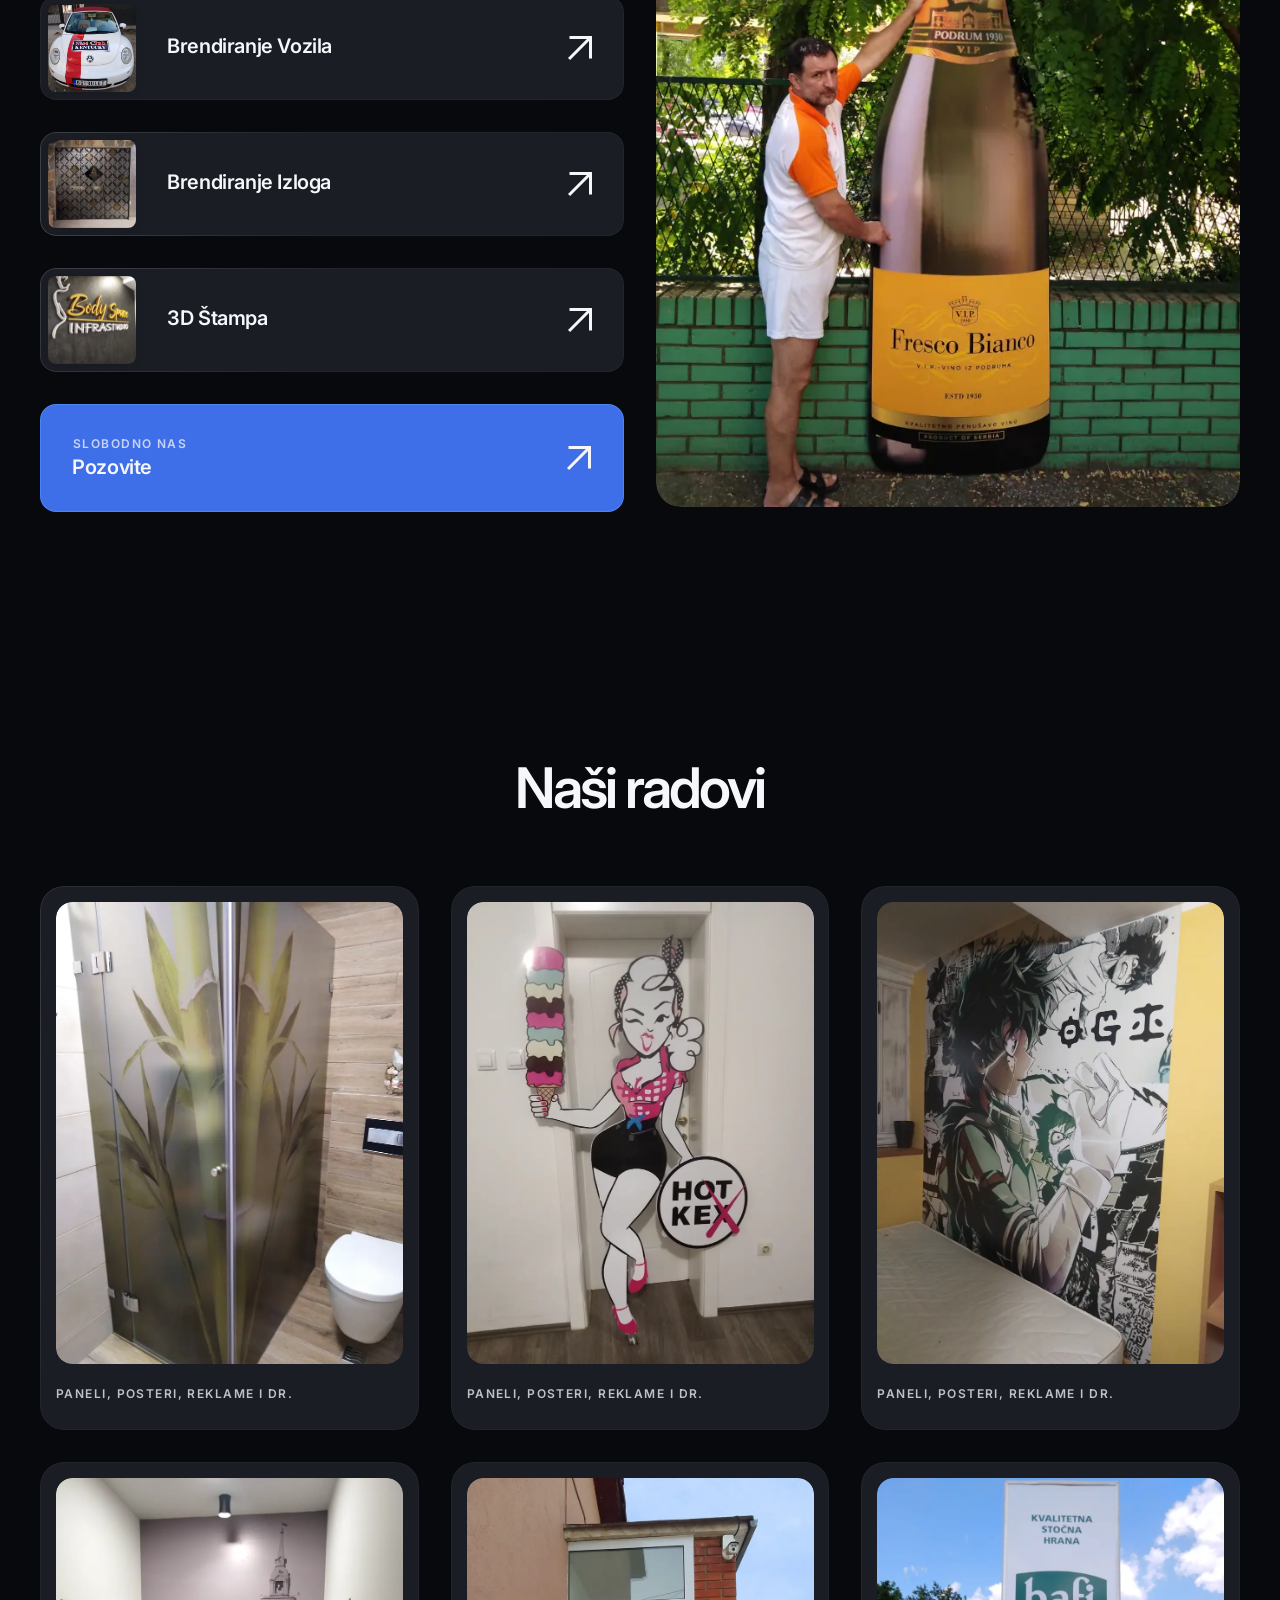
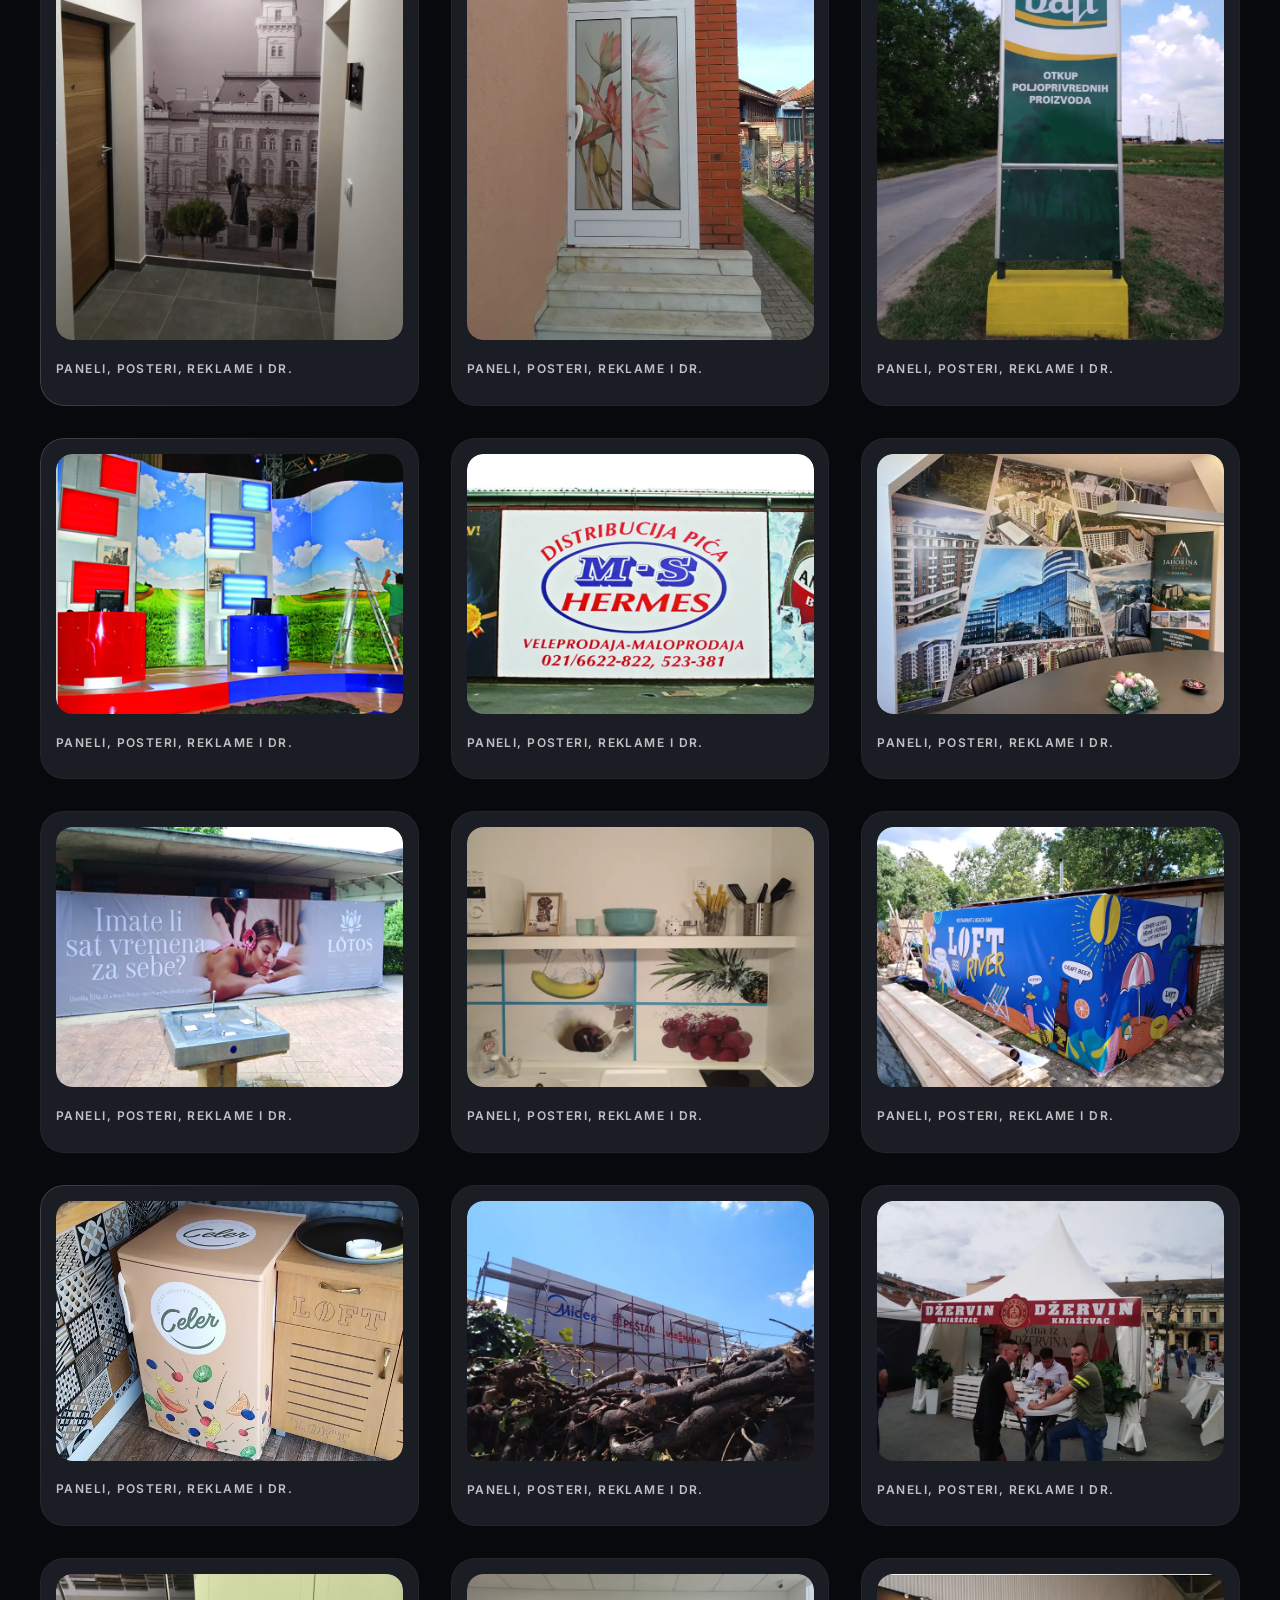
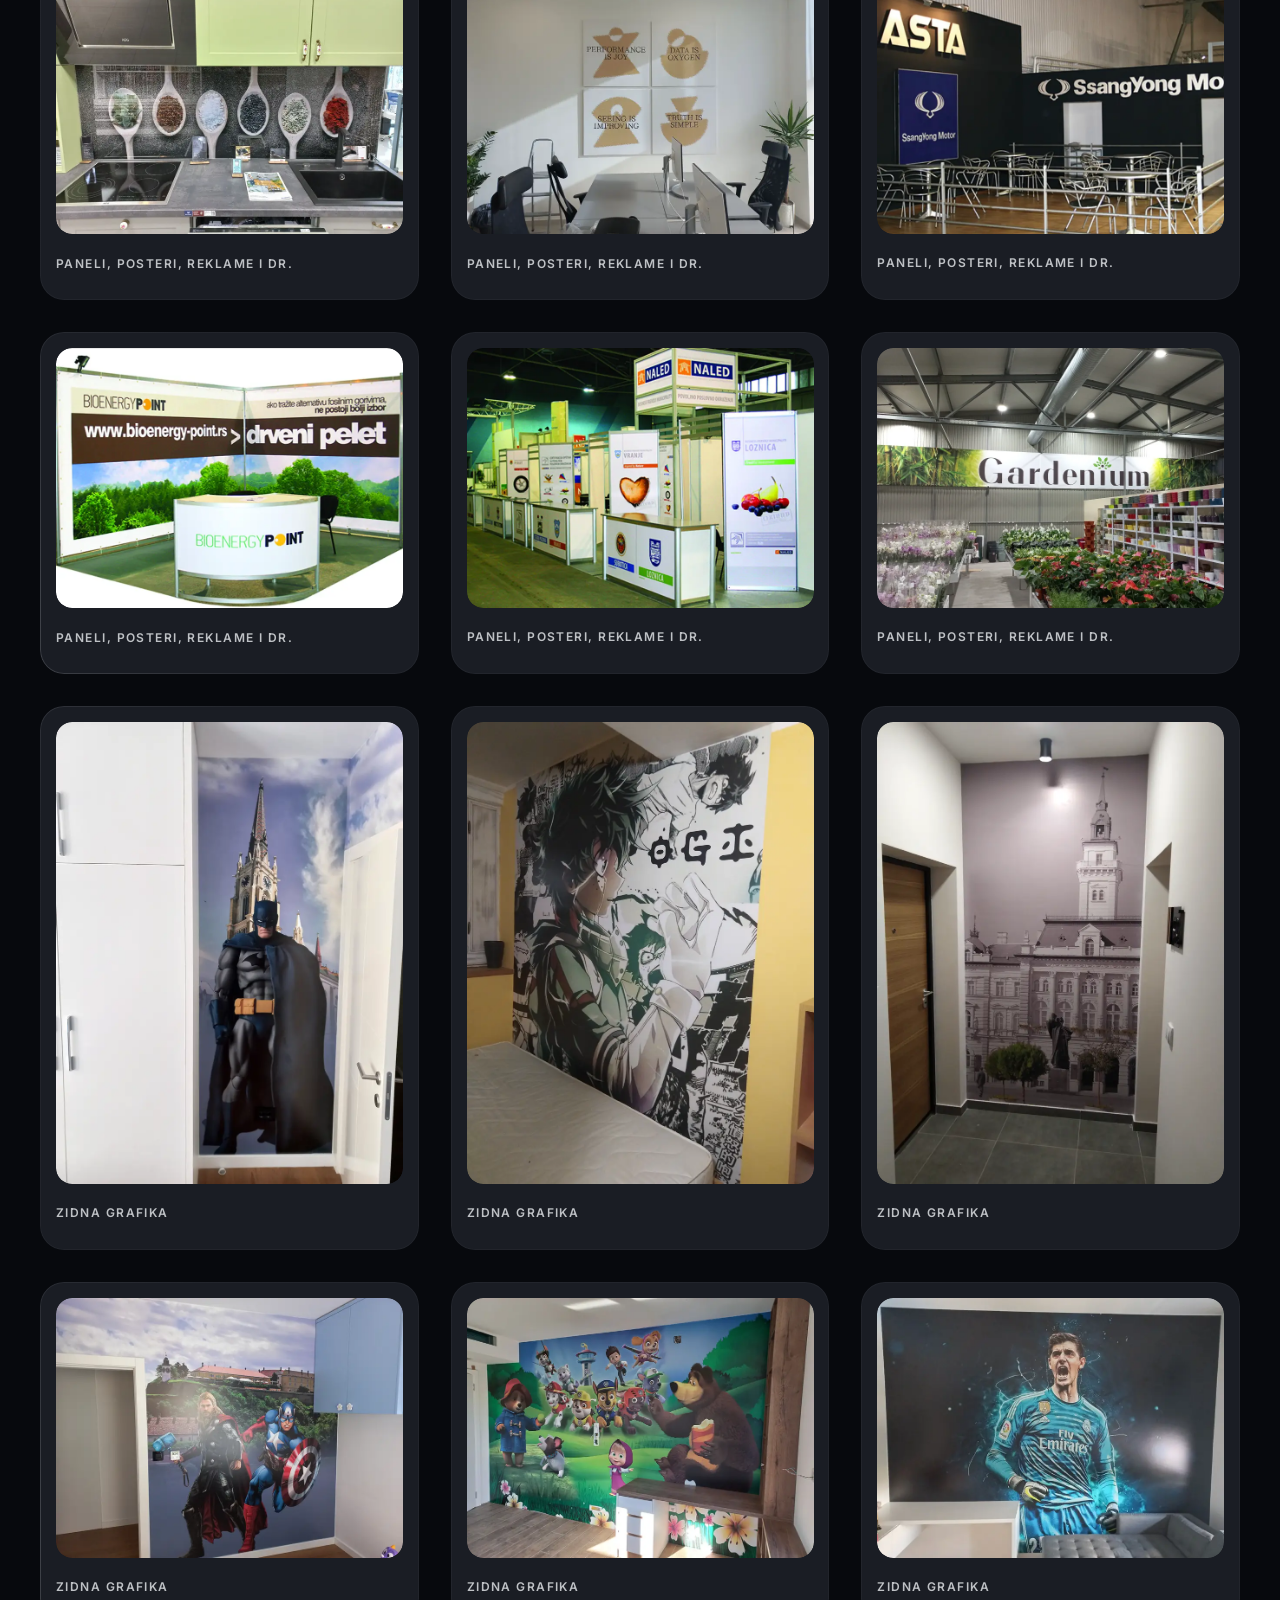
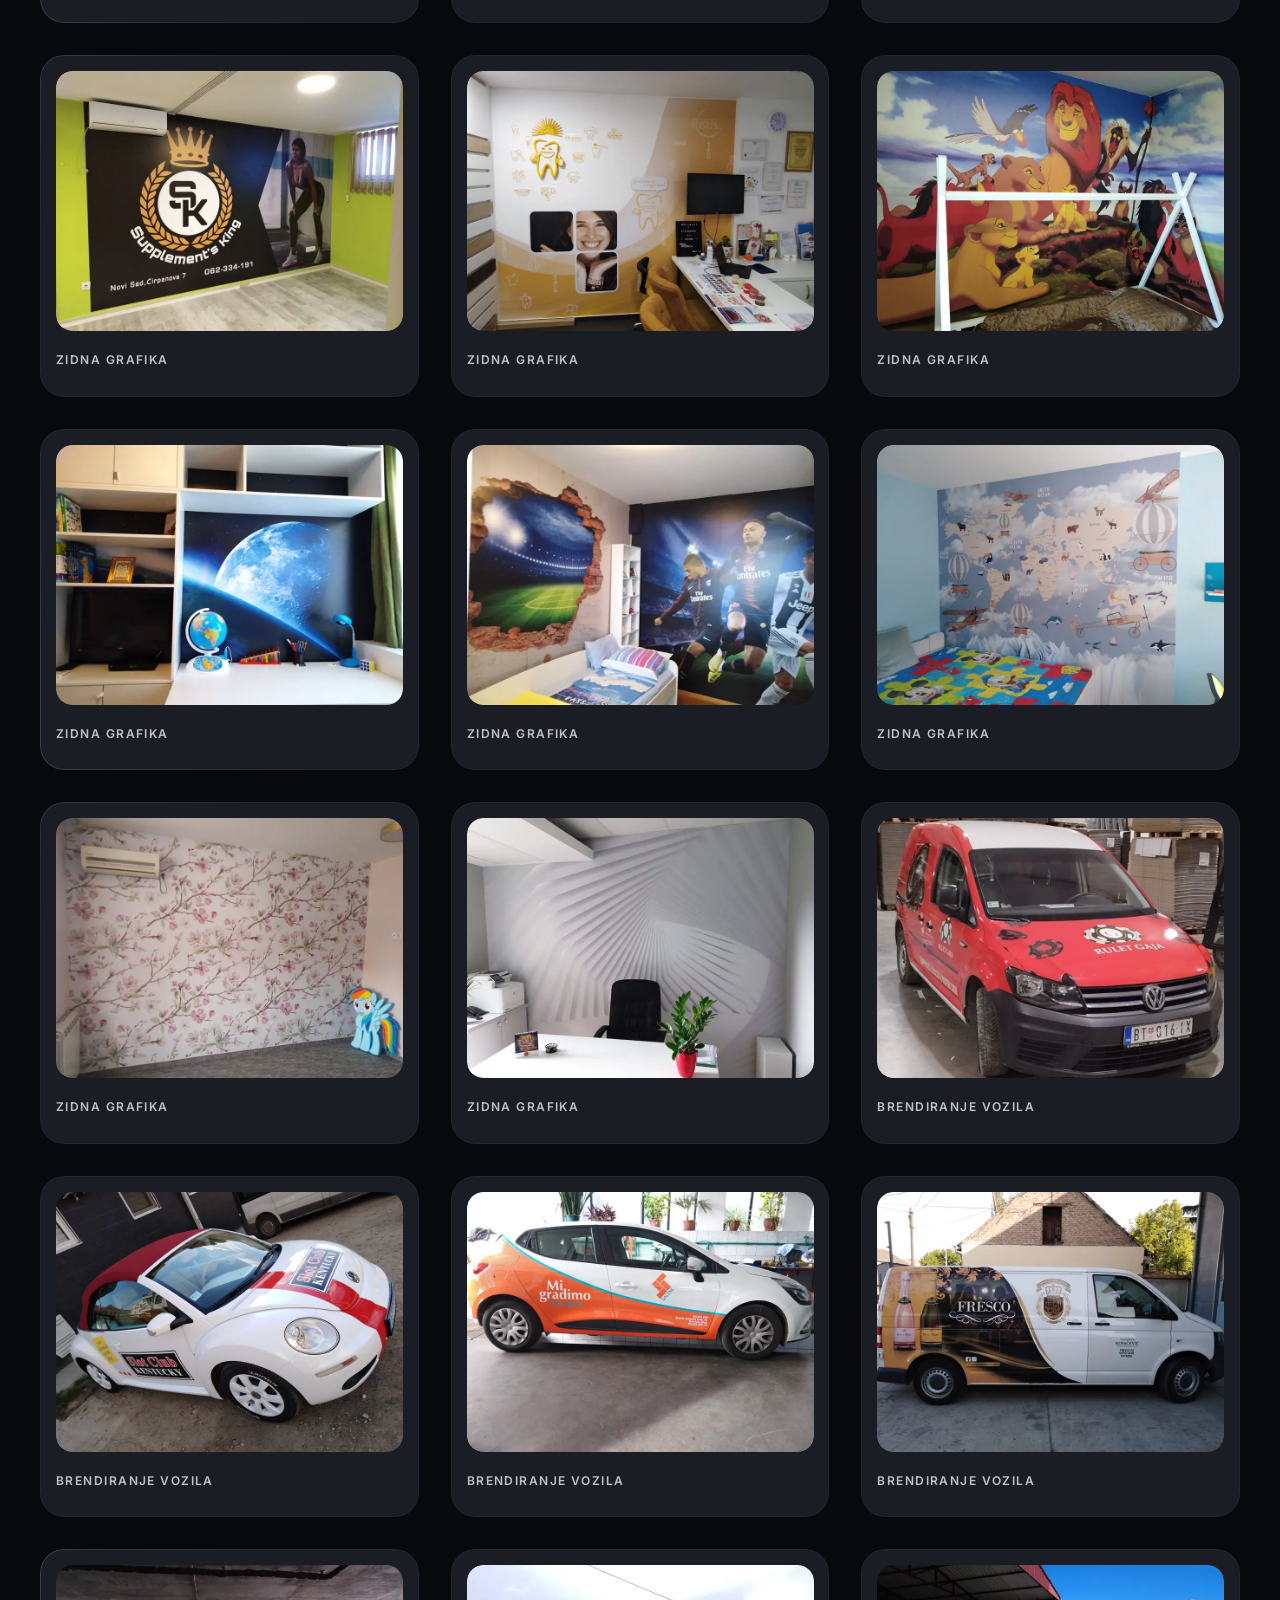
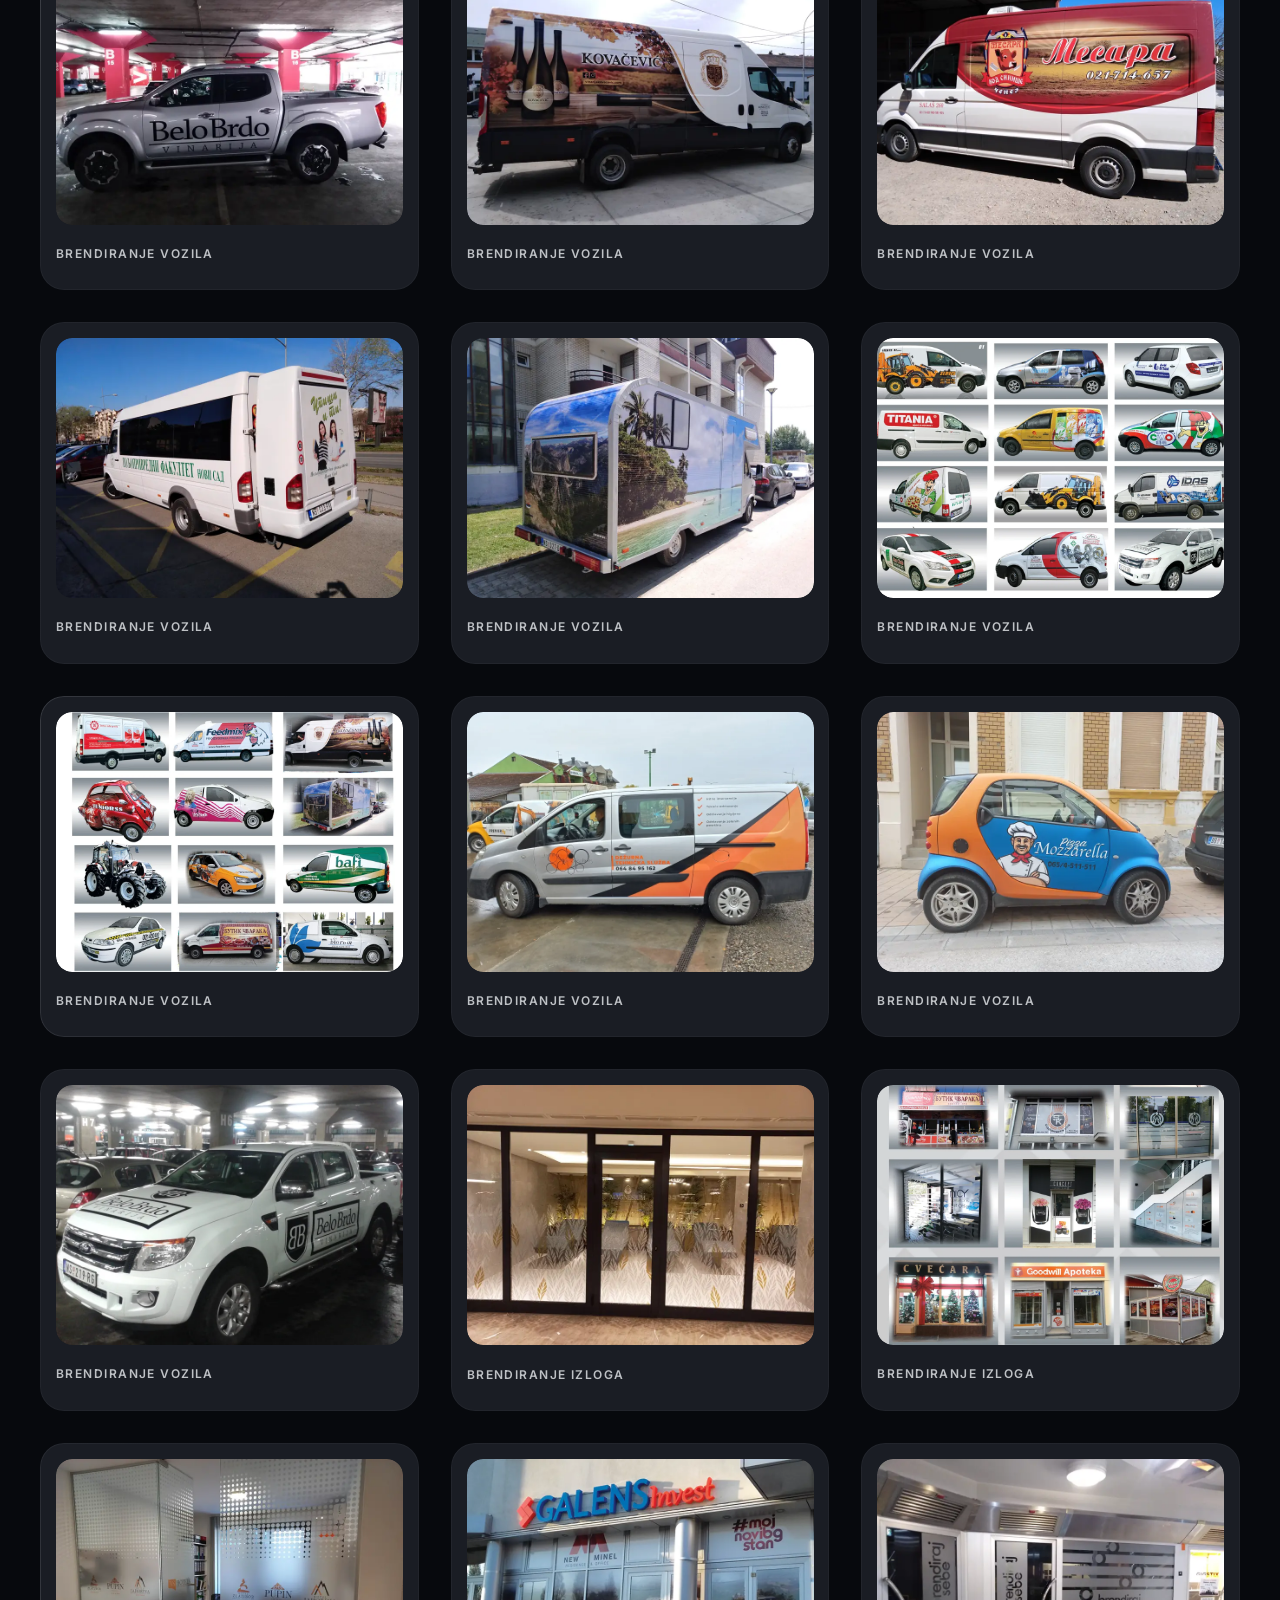
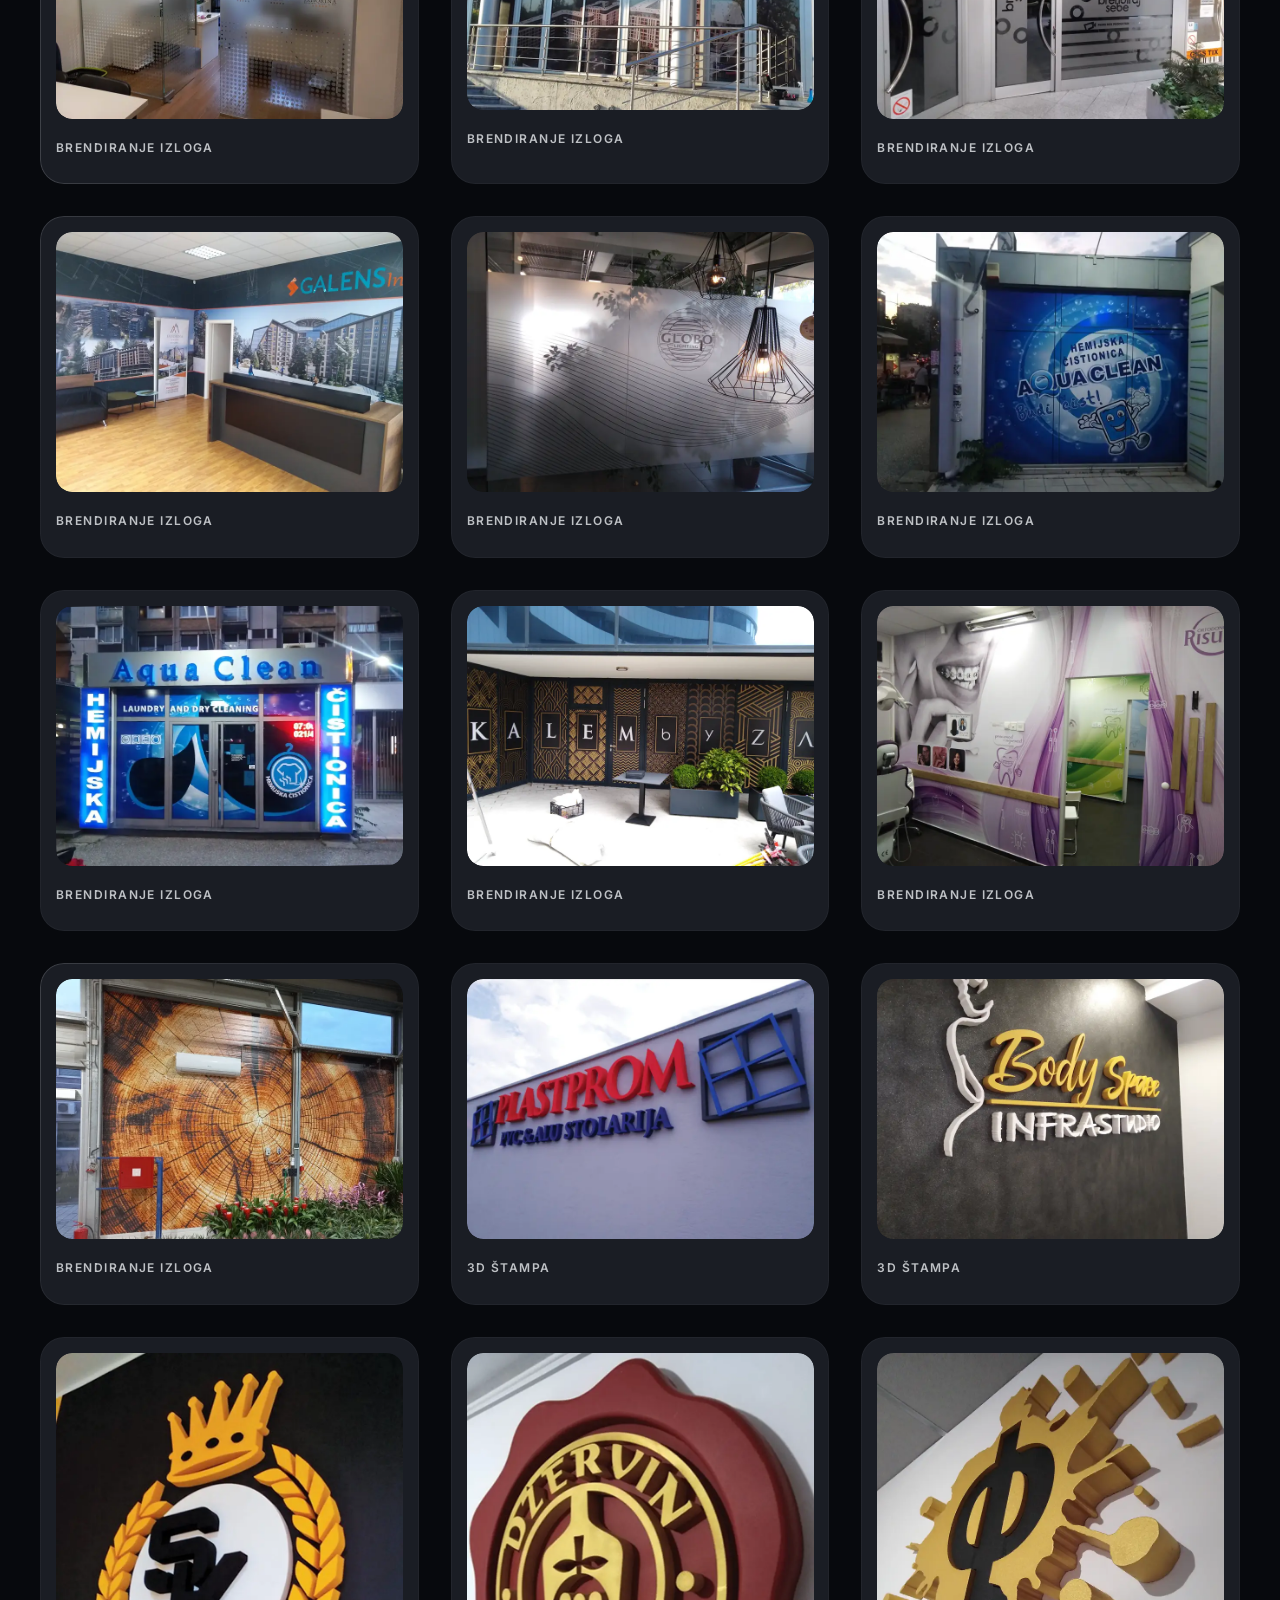
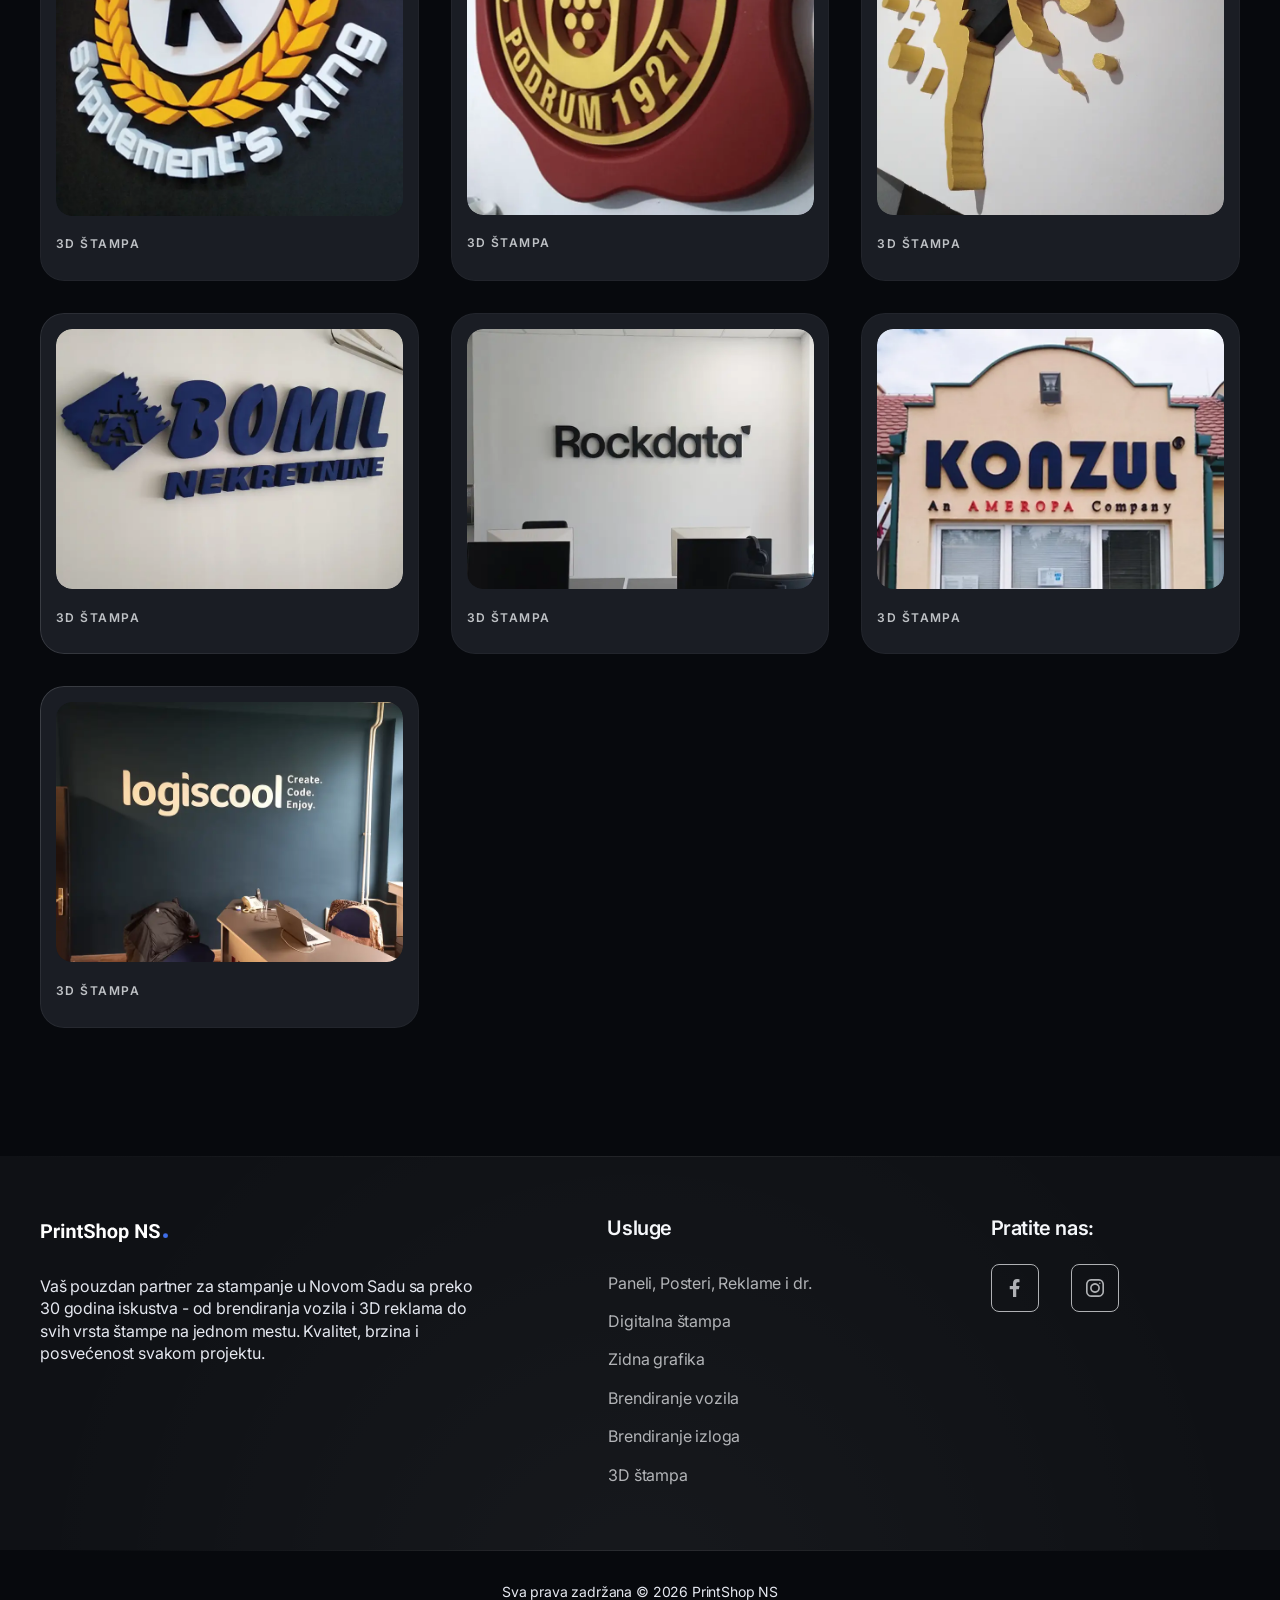
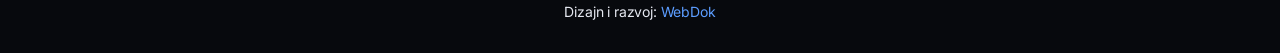
==== commit f425f573: "Updated" ====
--- a/index.html
+++ b/index.html
@@ -13,7 +13,7 @@
   <!-- Open Graph -->
   <meta property="og:title" content="Print Shop Novi Sad">
   <meta property="og:description" content="Štampa velikog formata, brendiranje vozila i izloga, 3D štampa, digitalna i sito štampa, štampa postera, majica i zidna grafika. Kvalitet i trajnost za vaš biznis.">
-  <meta property="og:image" content="https://print-shop-ns.netlify.app/img/og-image.jpg">
+  <meta property="og:image" content="https://print-shop-ns.netlify.app/img/og-image.jpeg">
   <meta property="og:url" content="https://print-shop-ns.netlify.app/">
   <meta property="og:type" content="website">
 
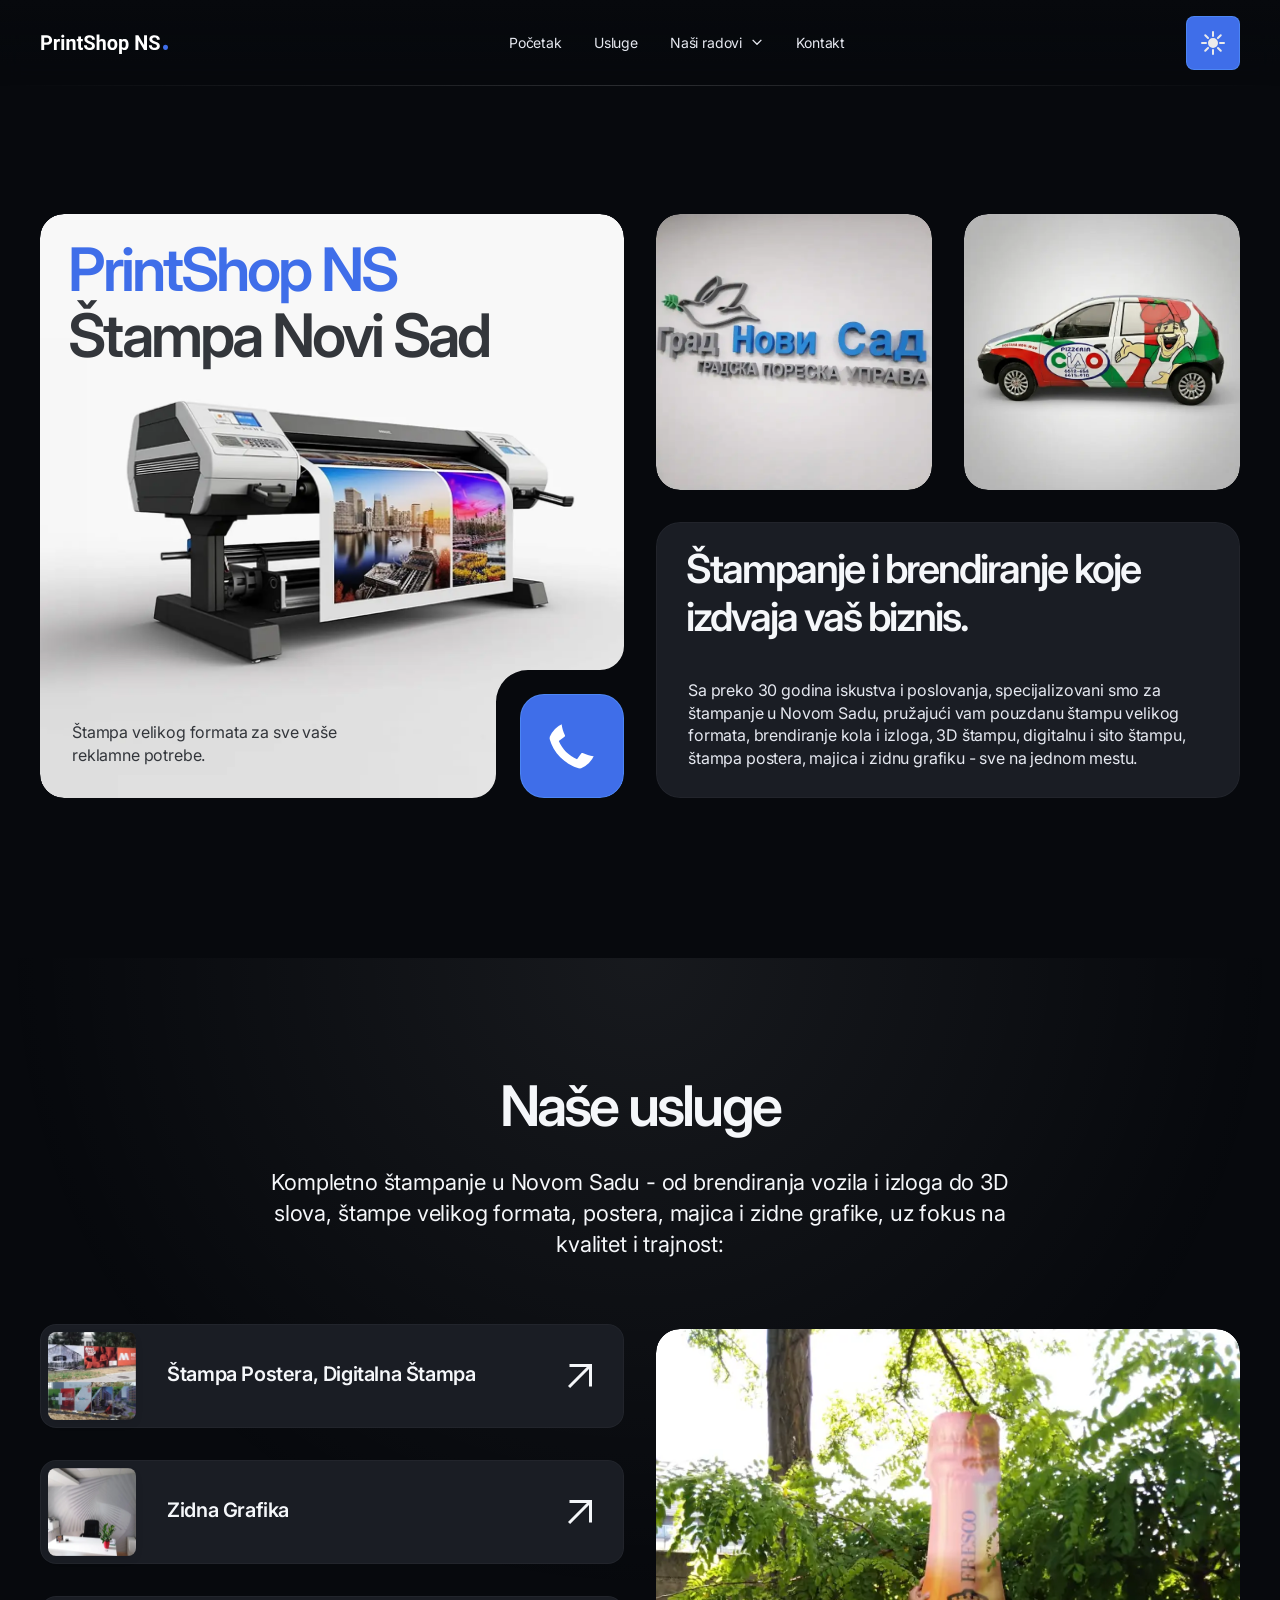
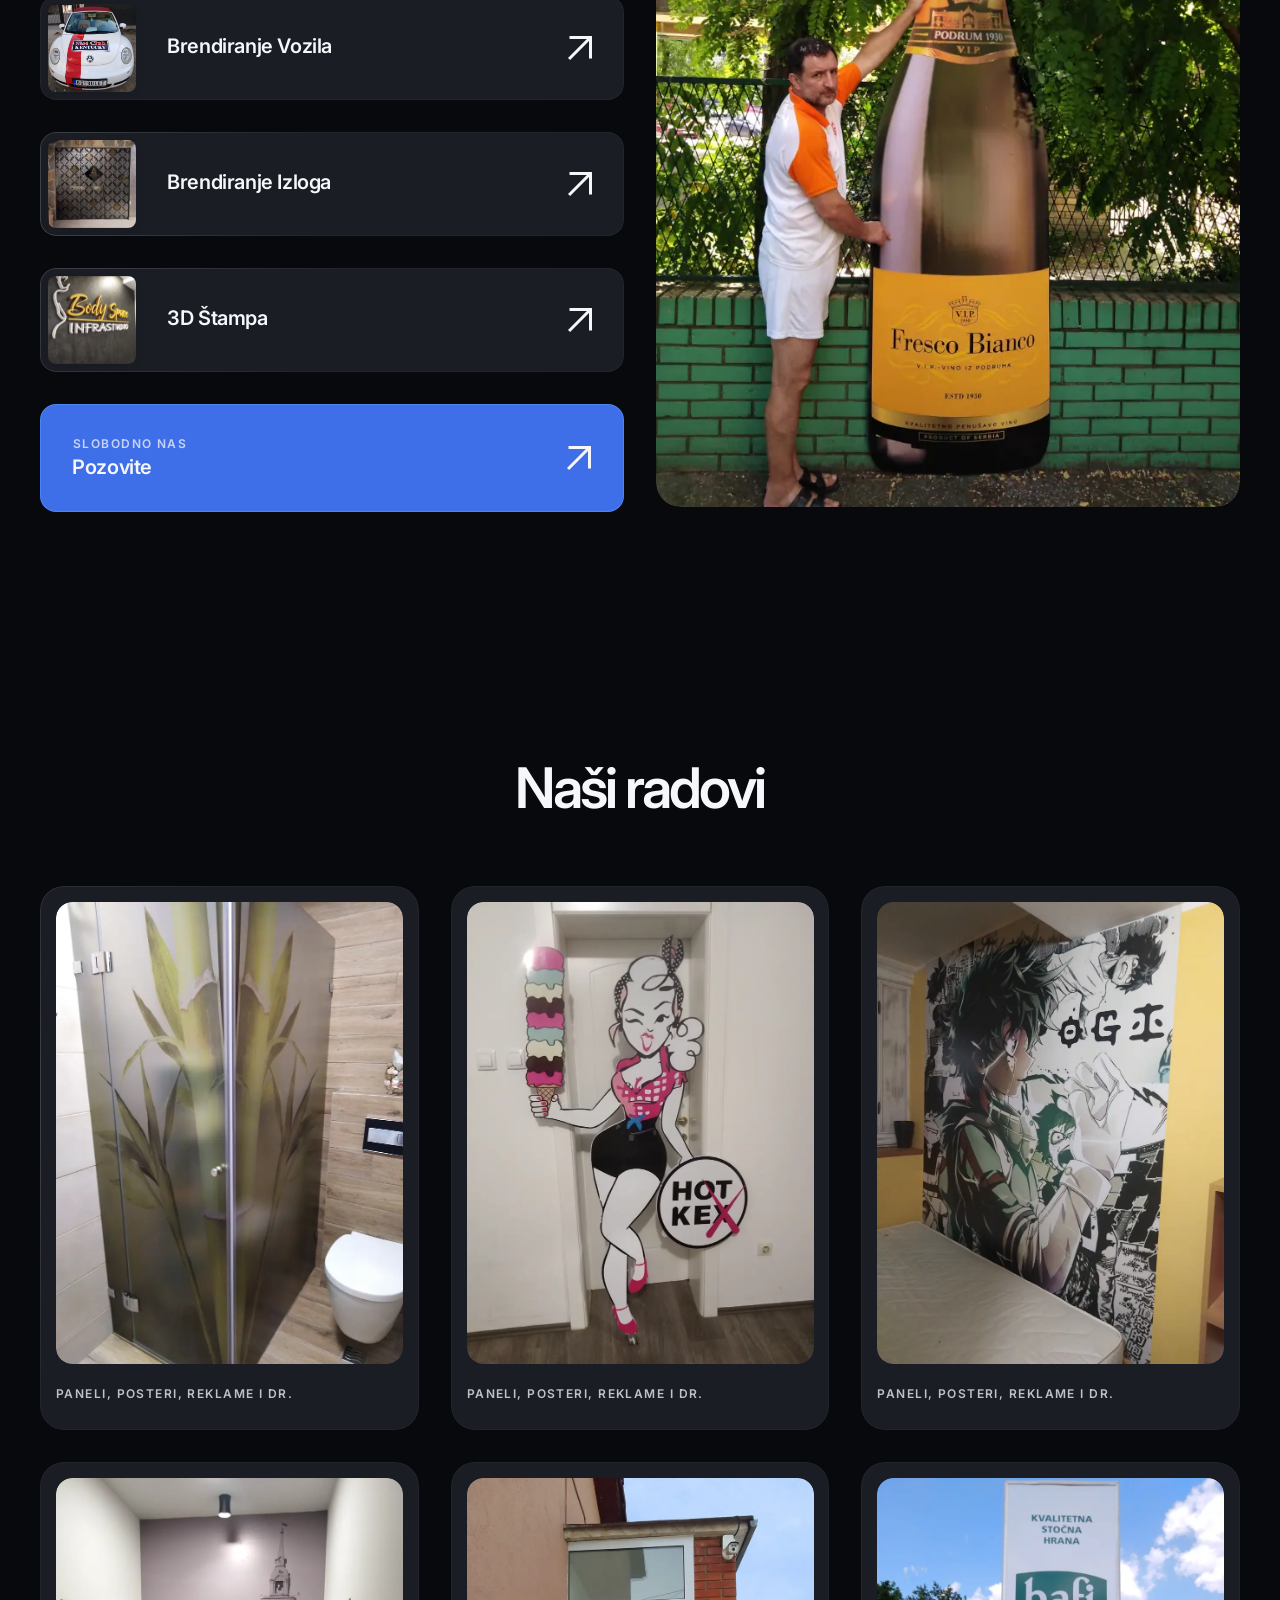
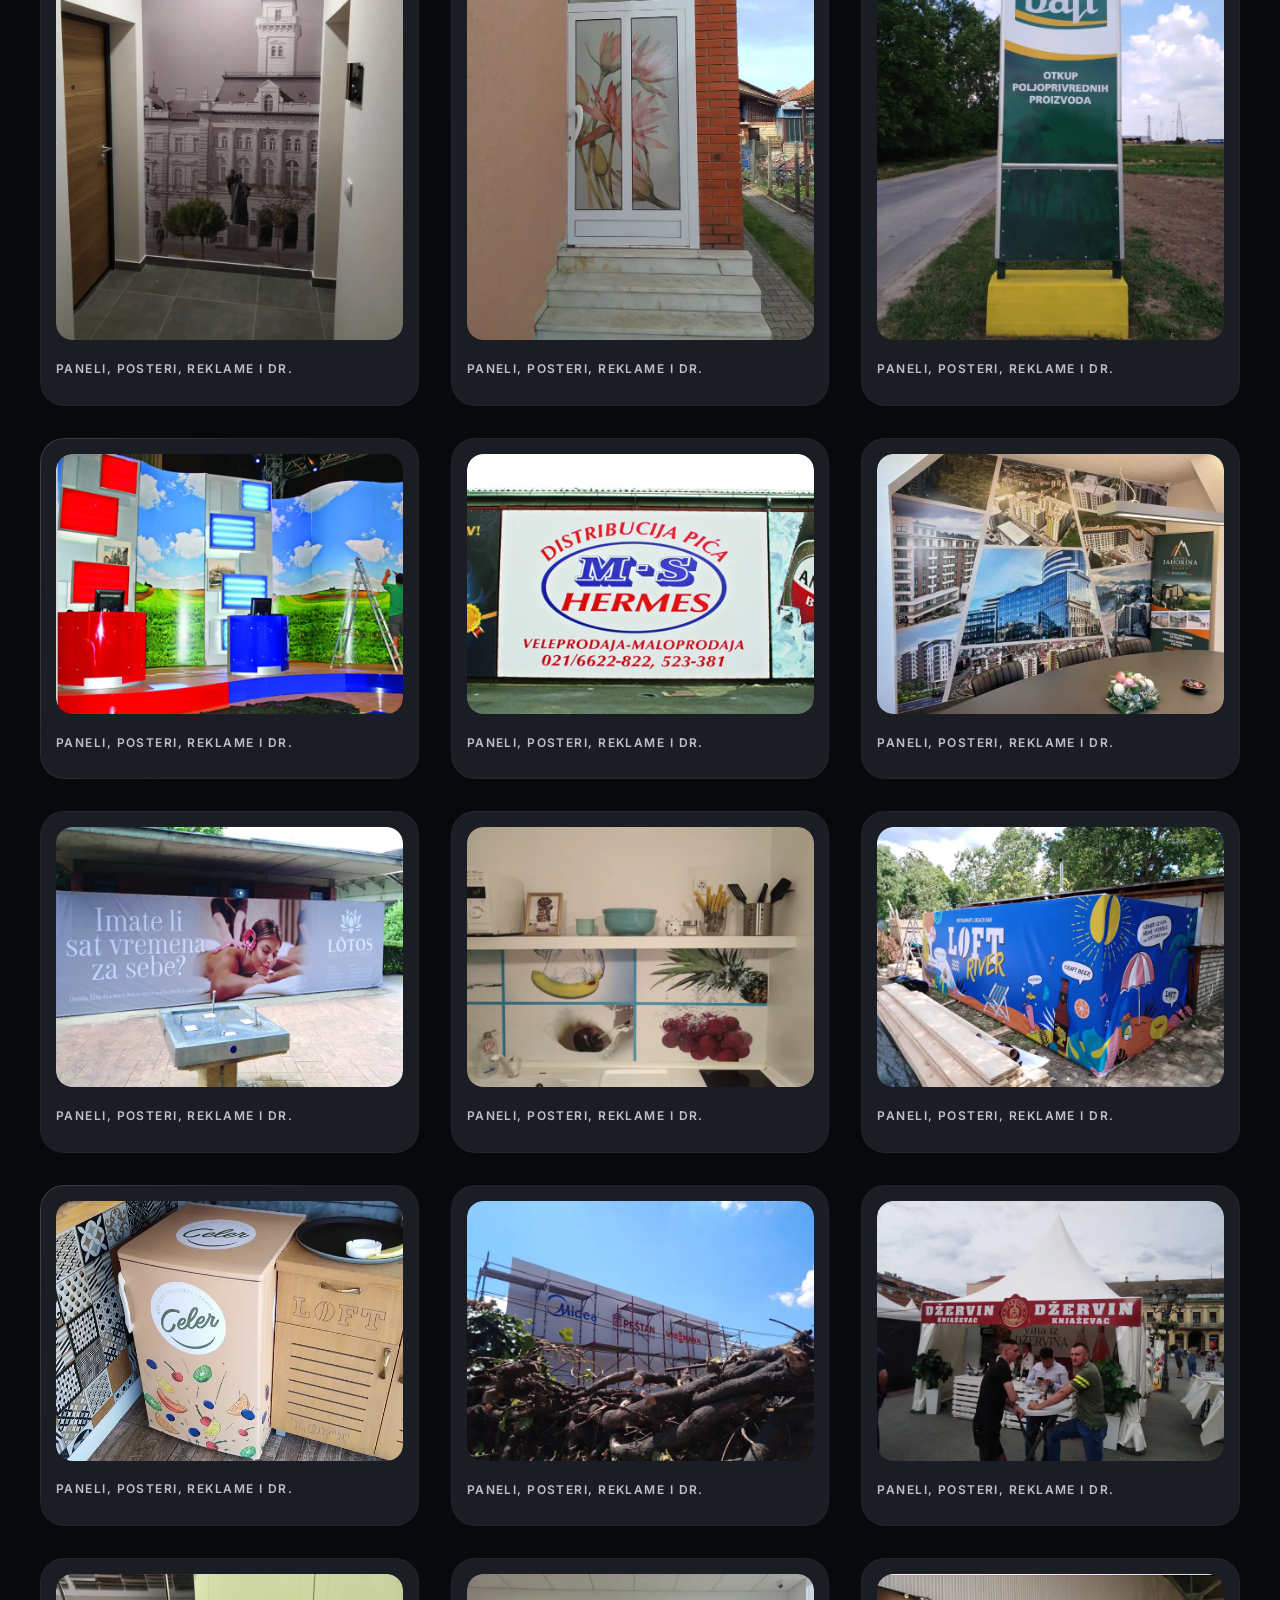
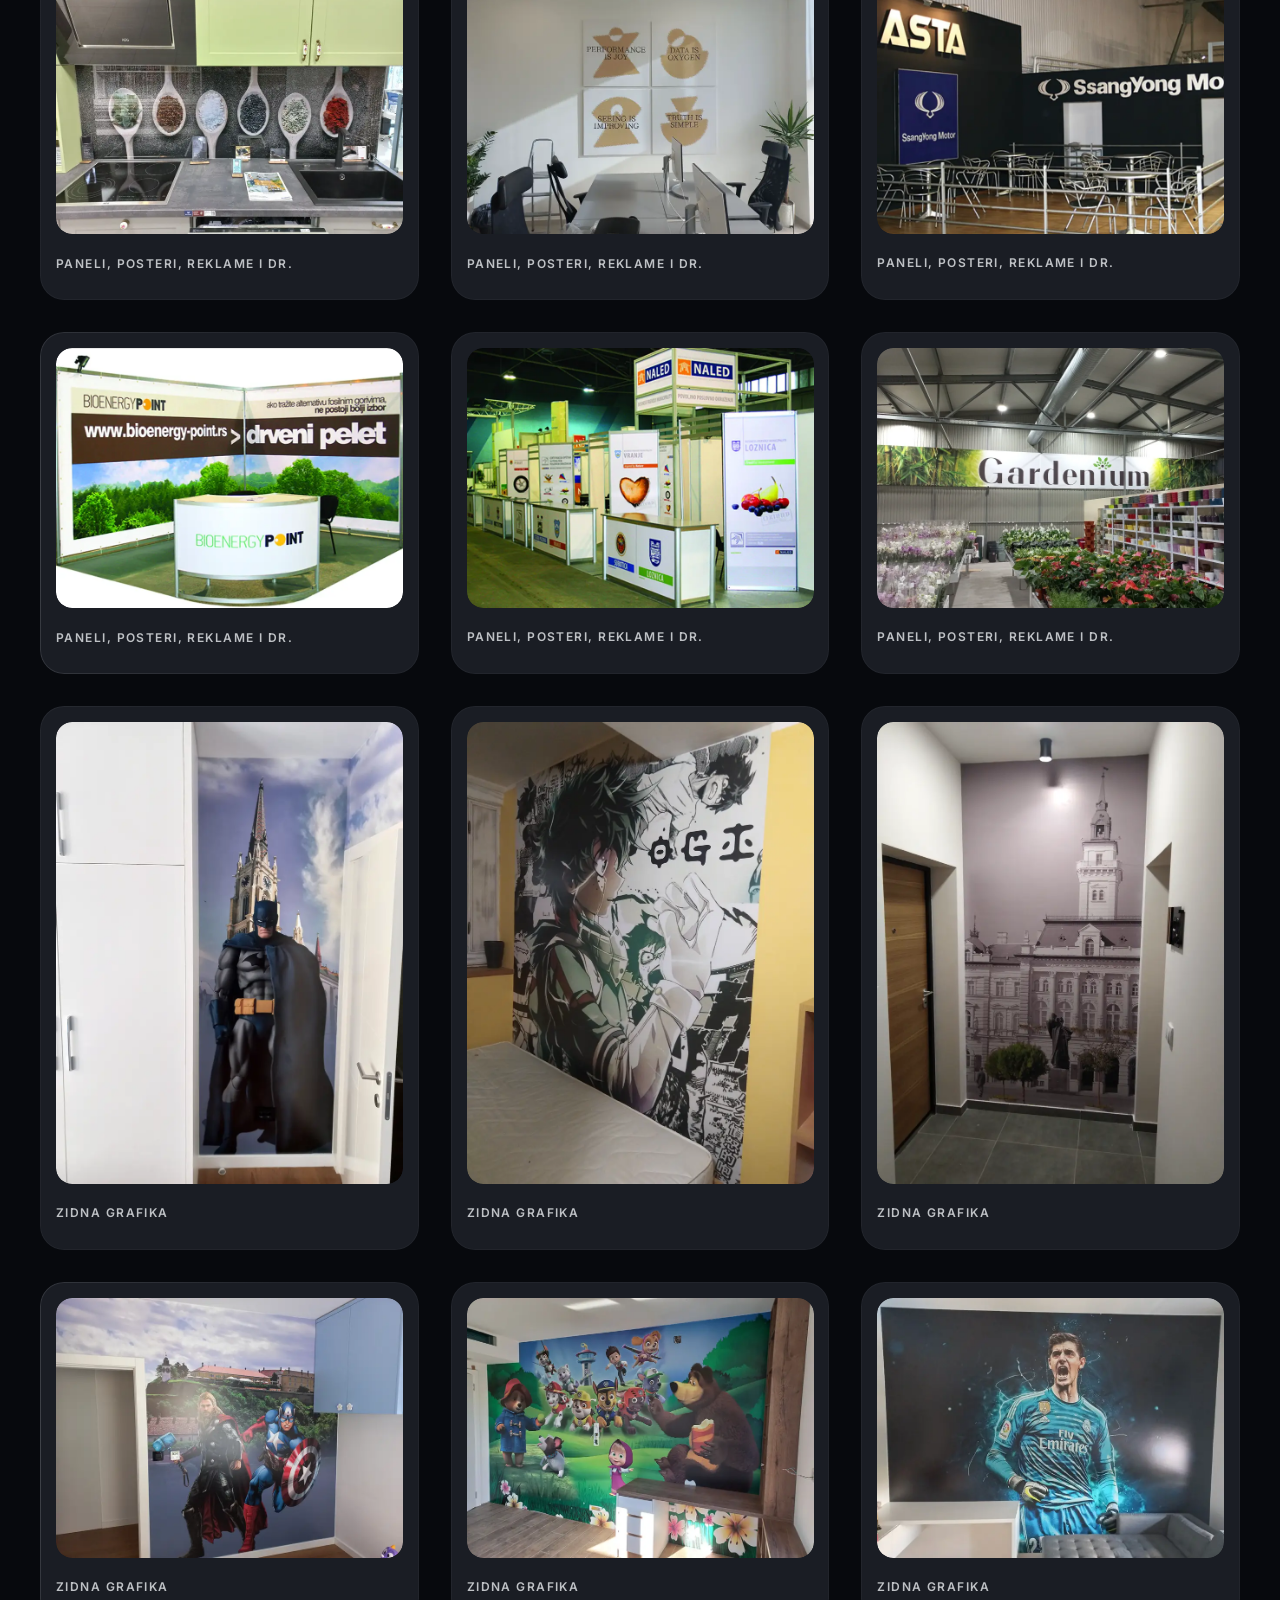
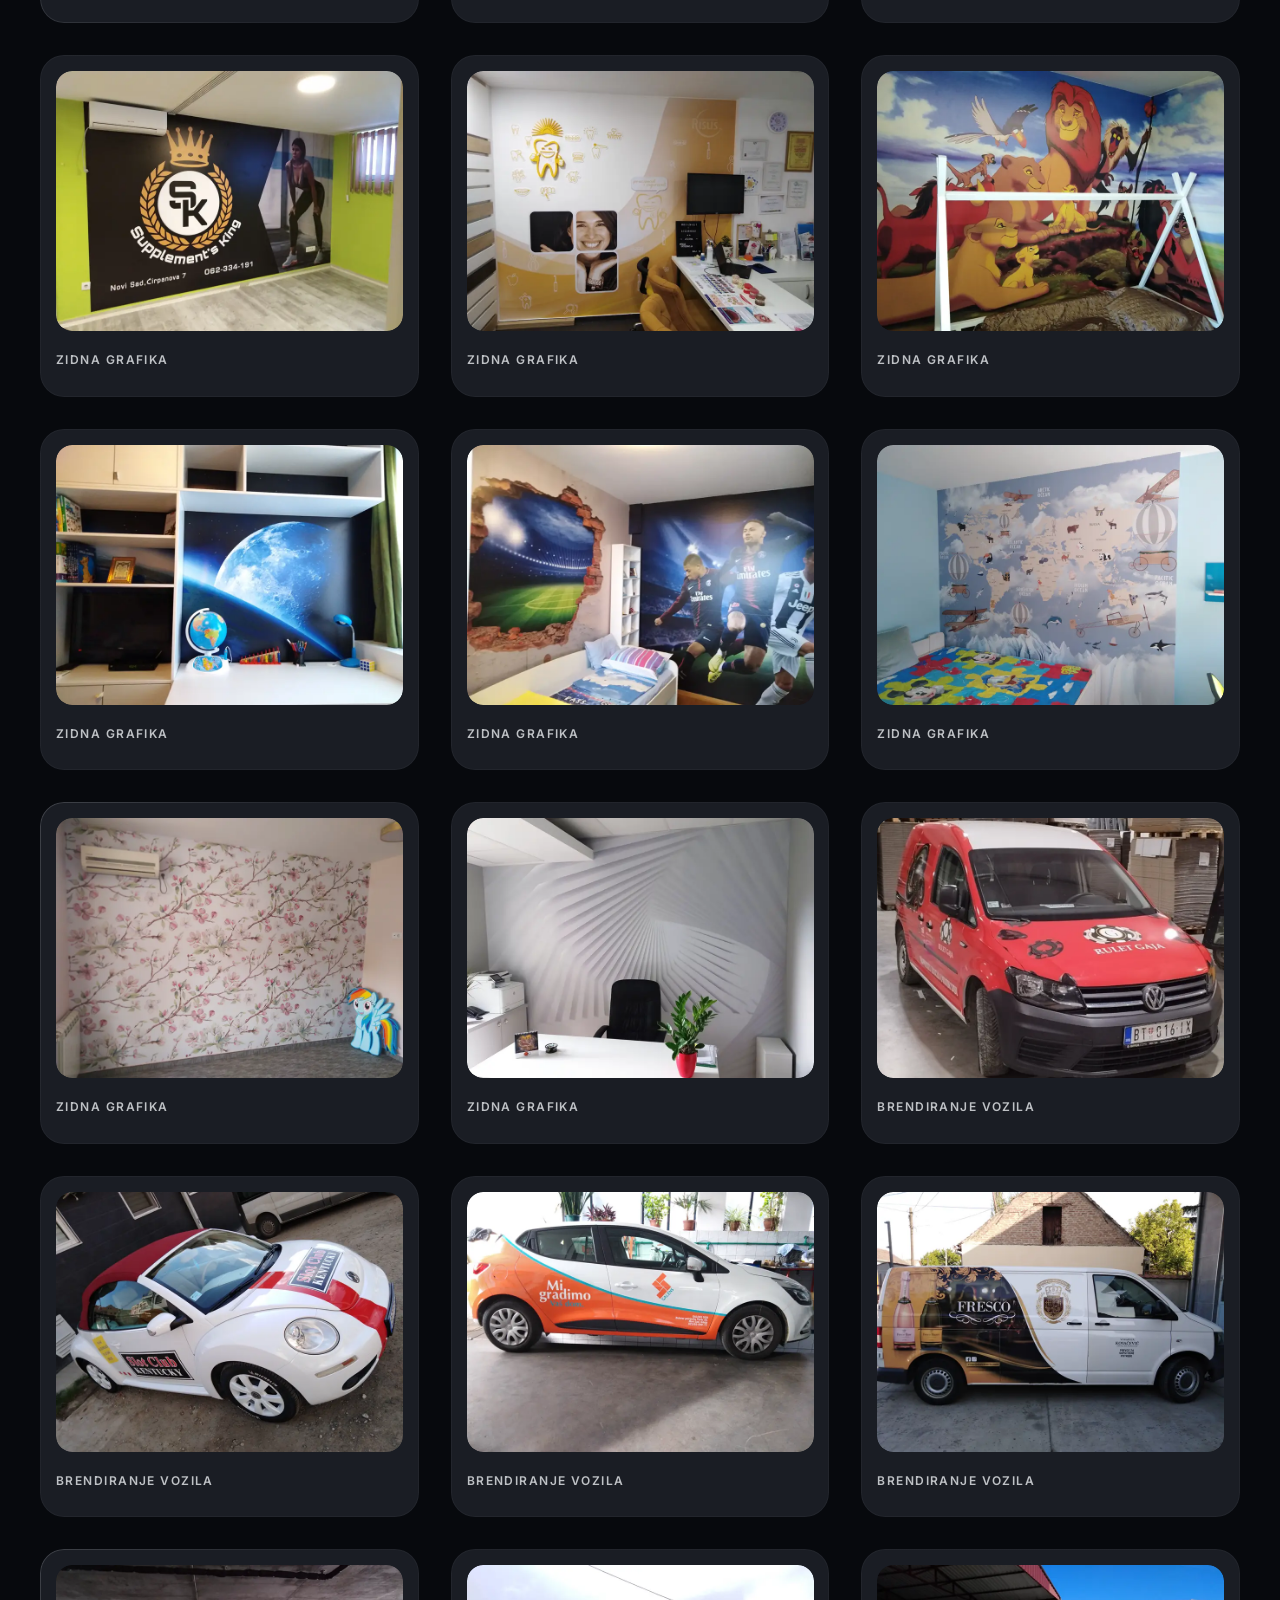
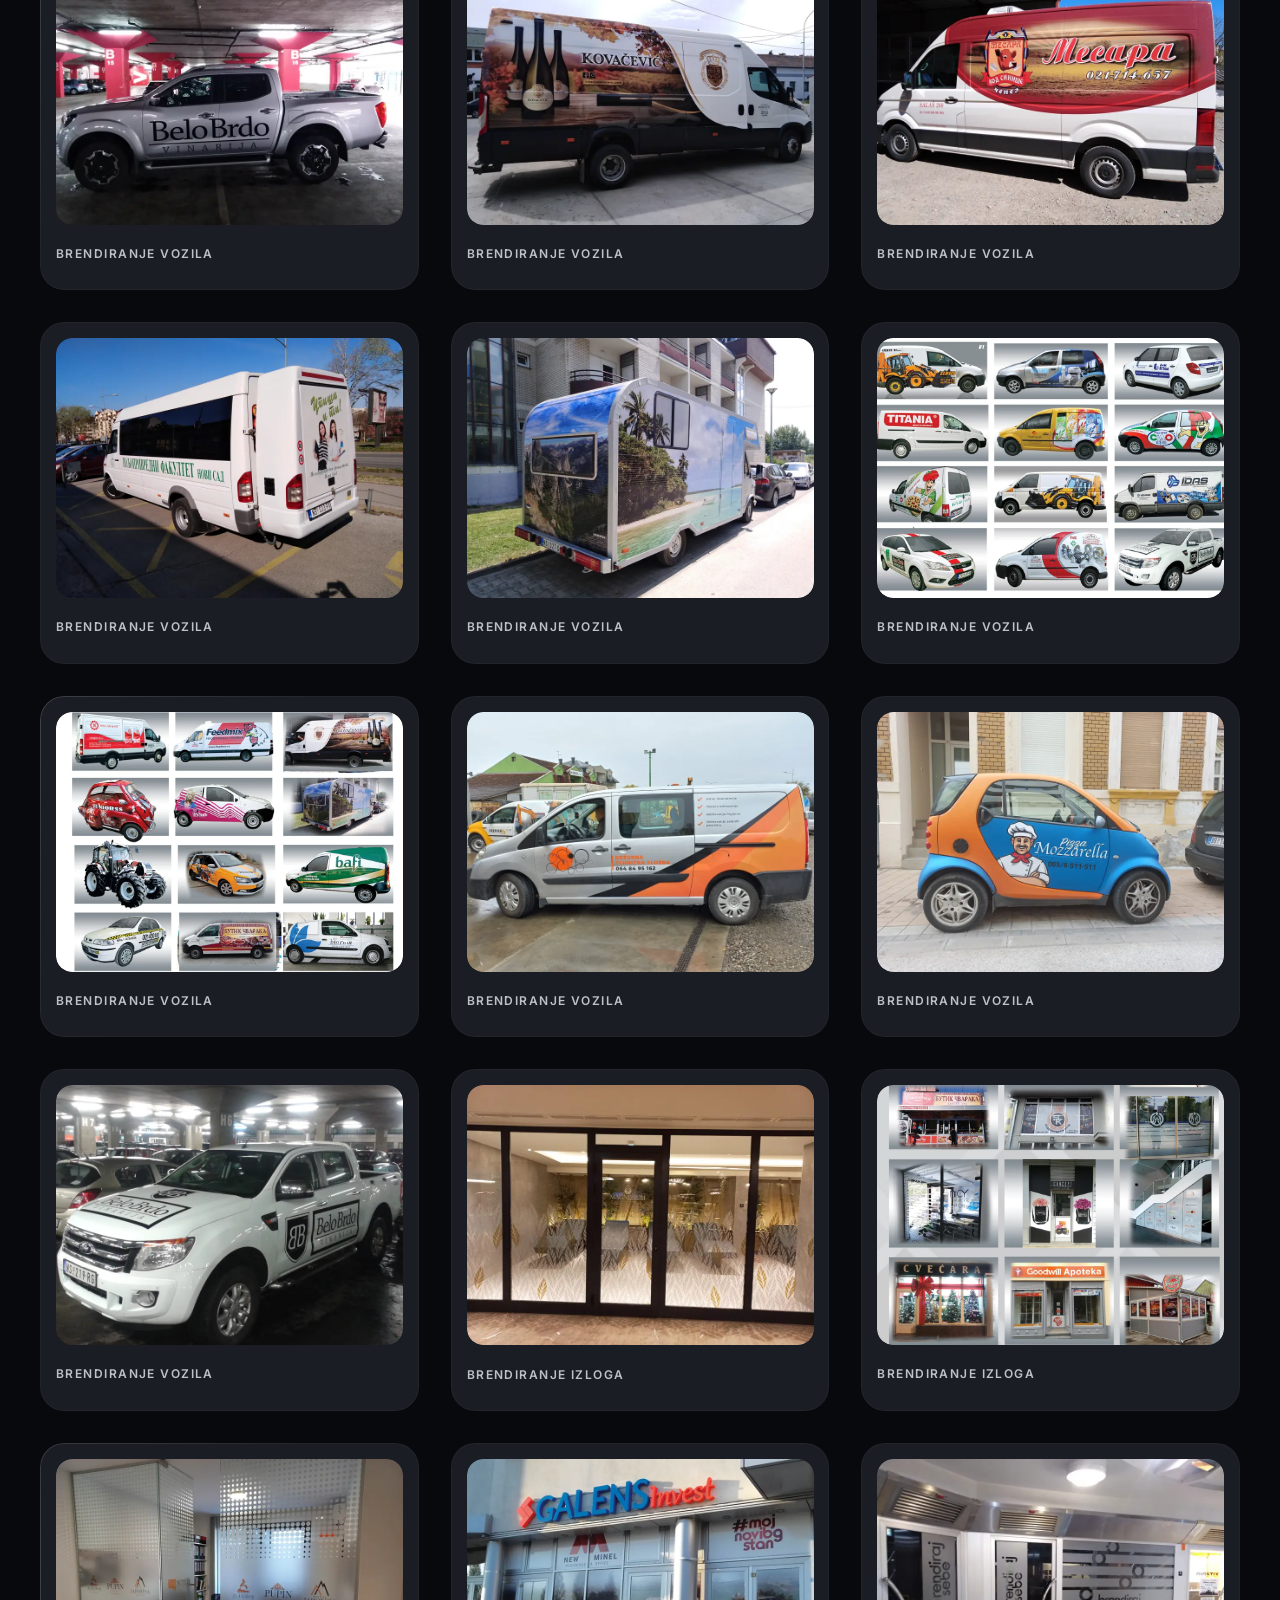
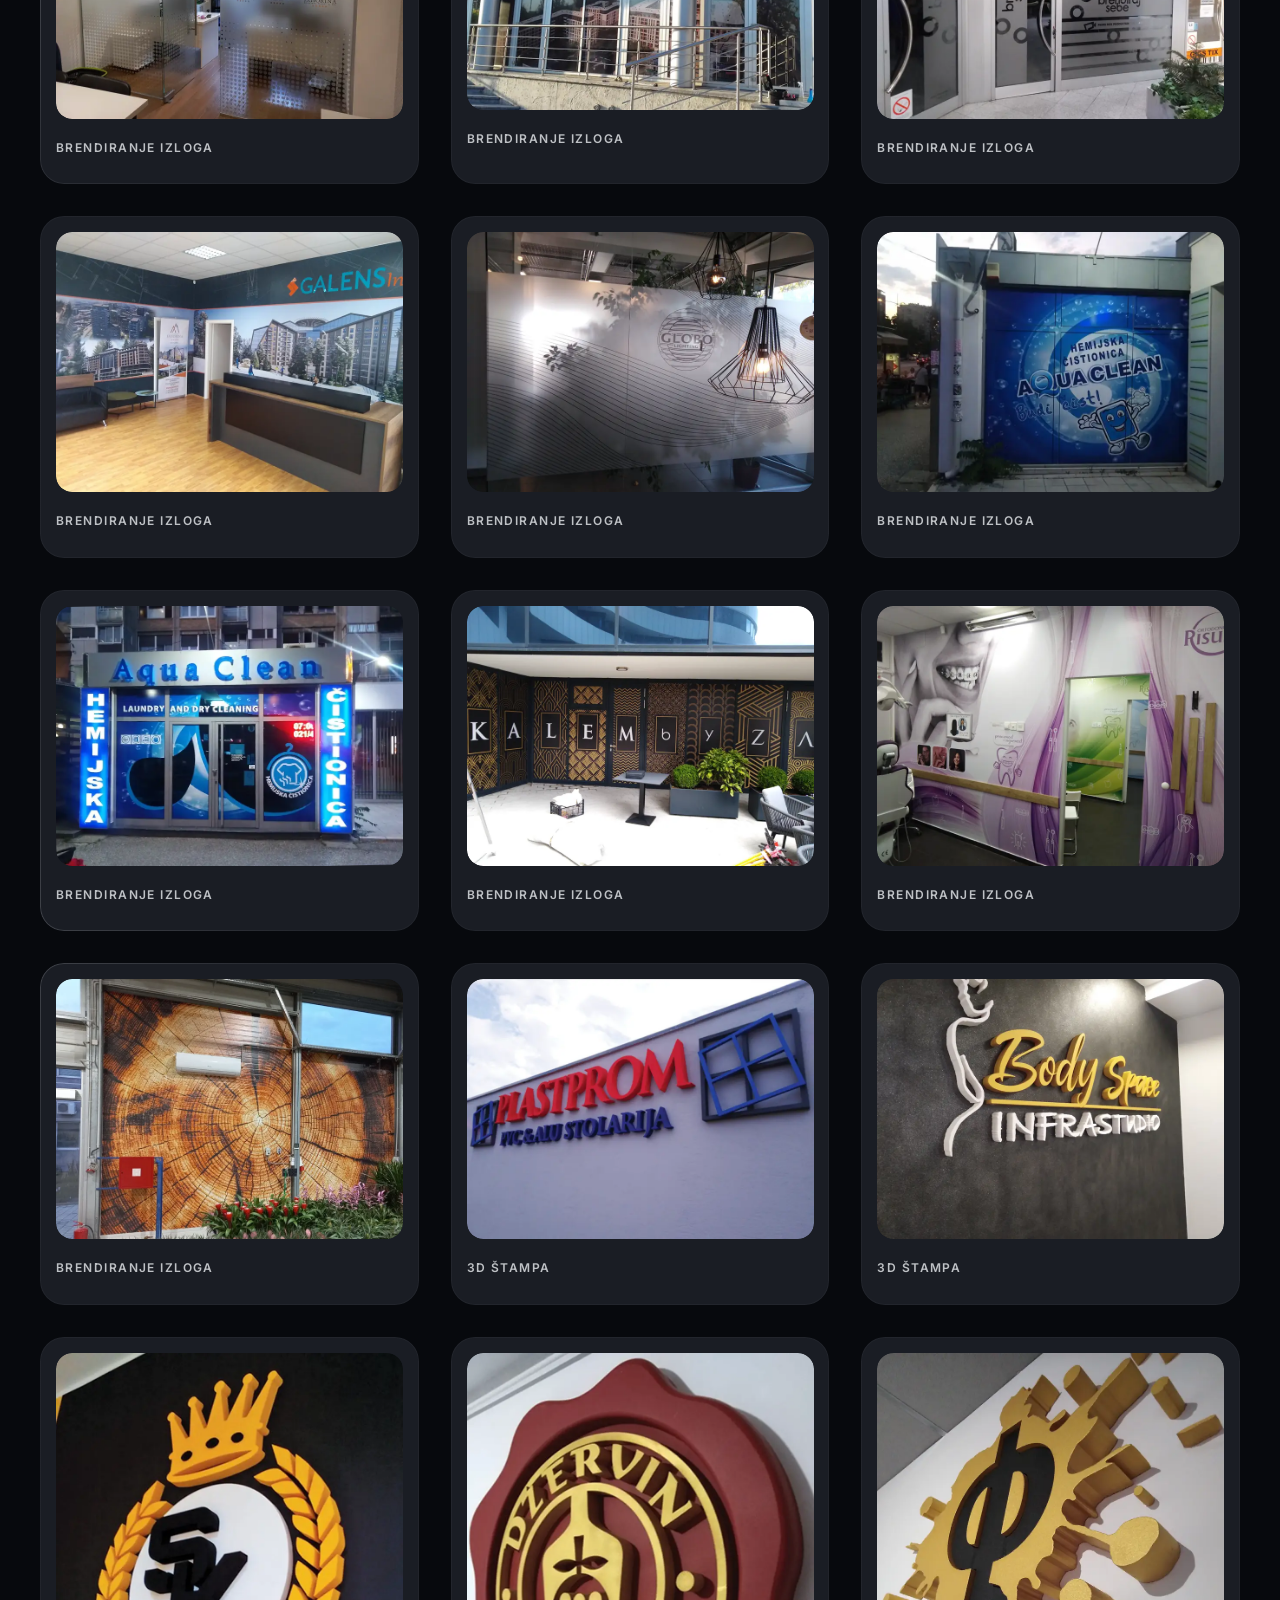
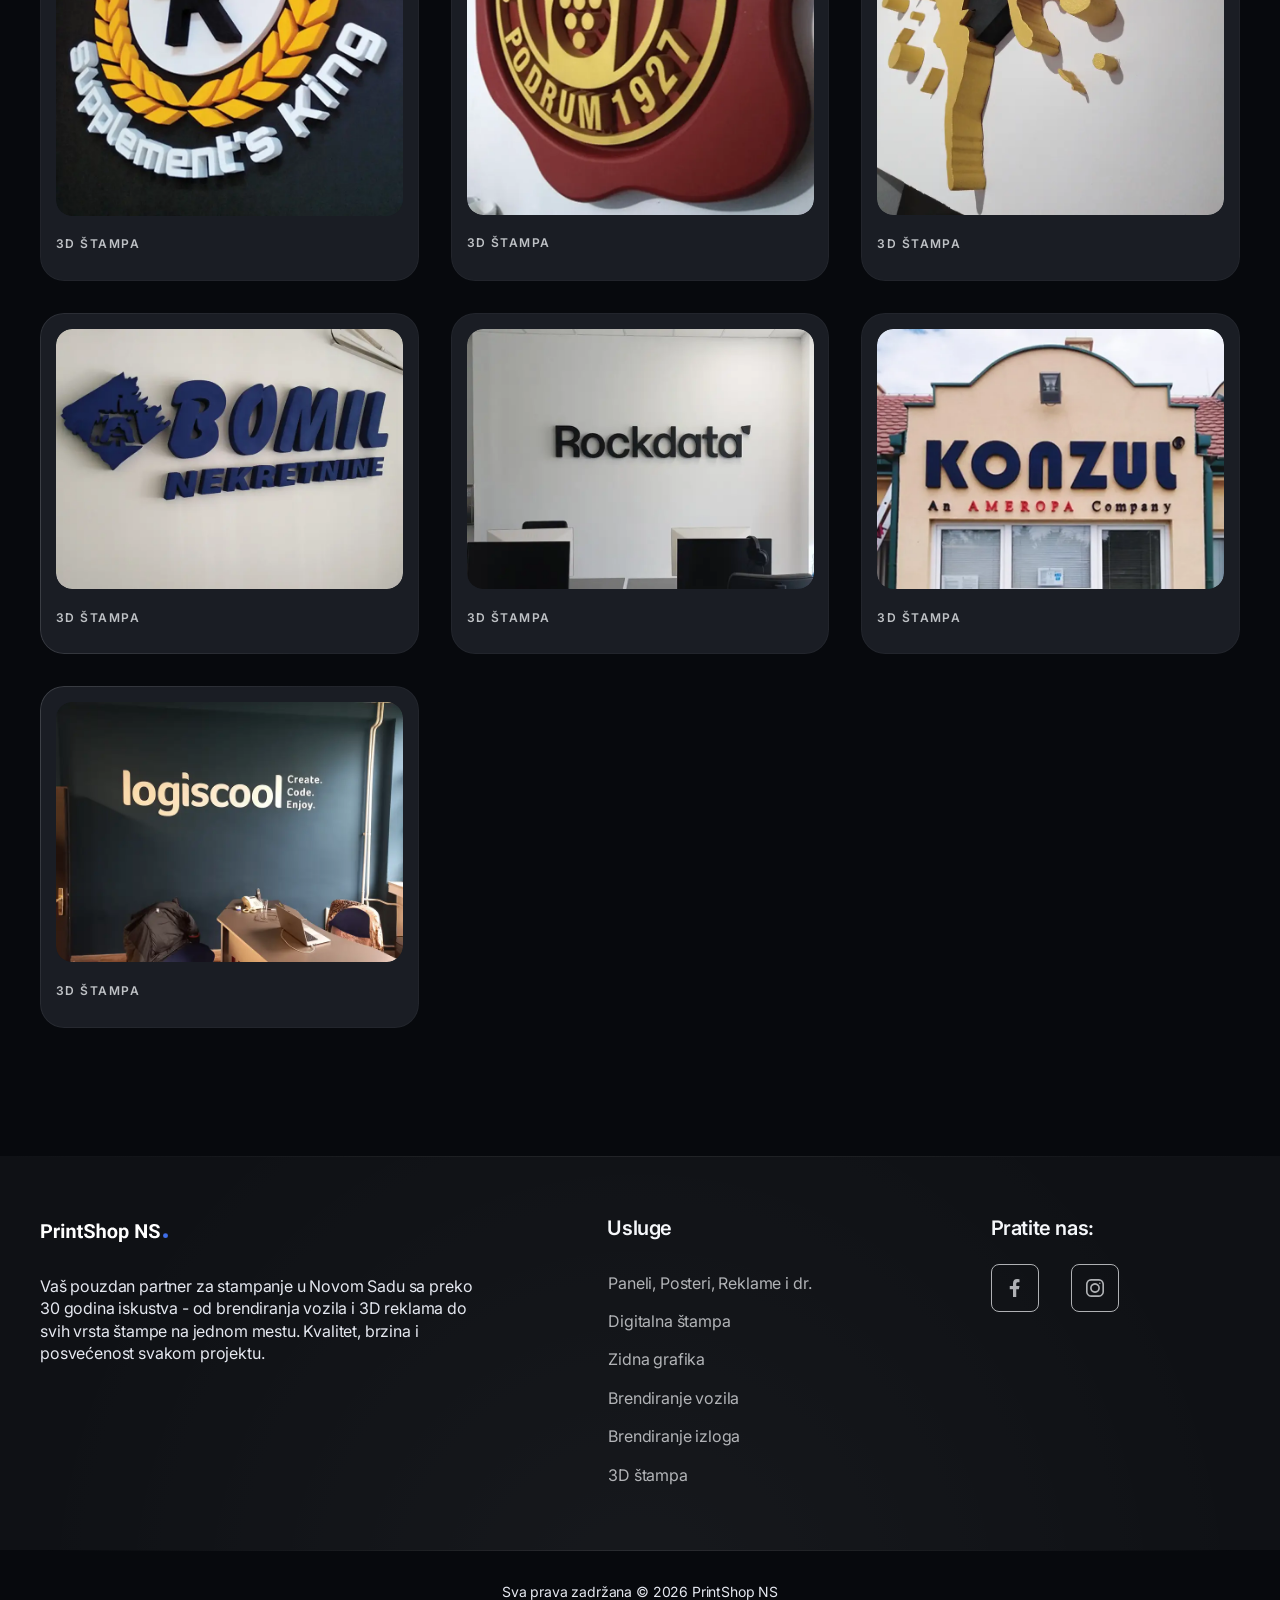
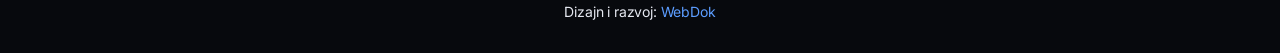
==== commit 168f0483: "Updated" ====
--- a/index.html
+++ b/index.html
@@ -29,7 +29,12 @@
   <link type="text/css" rel="stylesheet" href="css/responsive.css">
 
   <!-- Favicon -->
-  <link rel="icon" href="img/favicon.png" sizes="32x32">
+  <link rel="icon" type="image/png" href="/img/favicon-96x96.png" sizes="96x96" />
+  <link rel="icon" type="image/svg+xml" href="/img/favicon.svg" />
+  <link rel="shortcut icon" href="/img/favicon.ico" />
+  <link rel="apple-touch-icon" sizes="180x180" href="/img/apple-touch-icon.png" />
+  <meta name="apple-mobile-web-app-title" content="Print NS" />
+  <link rel="manifest" href="/img/site.webmanifest" />
 </head>
 
 <body>
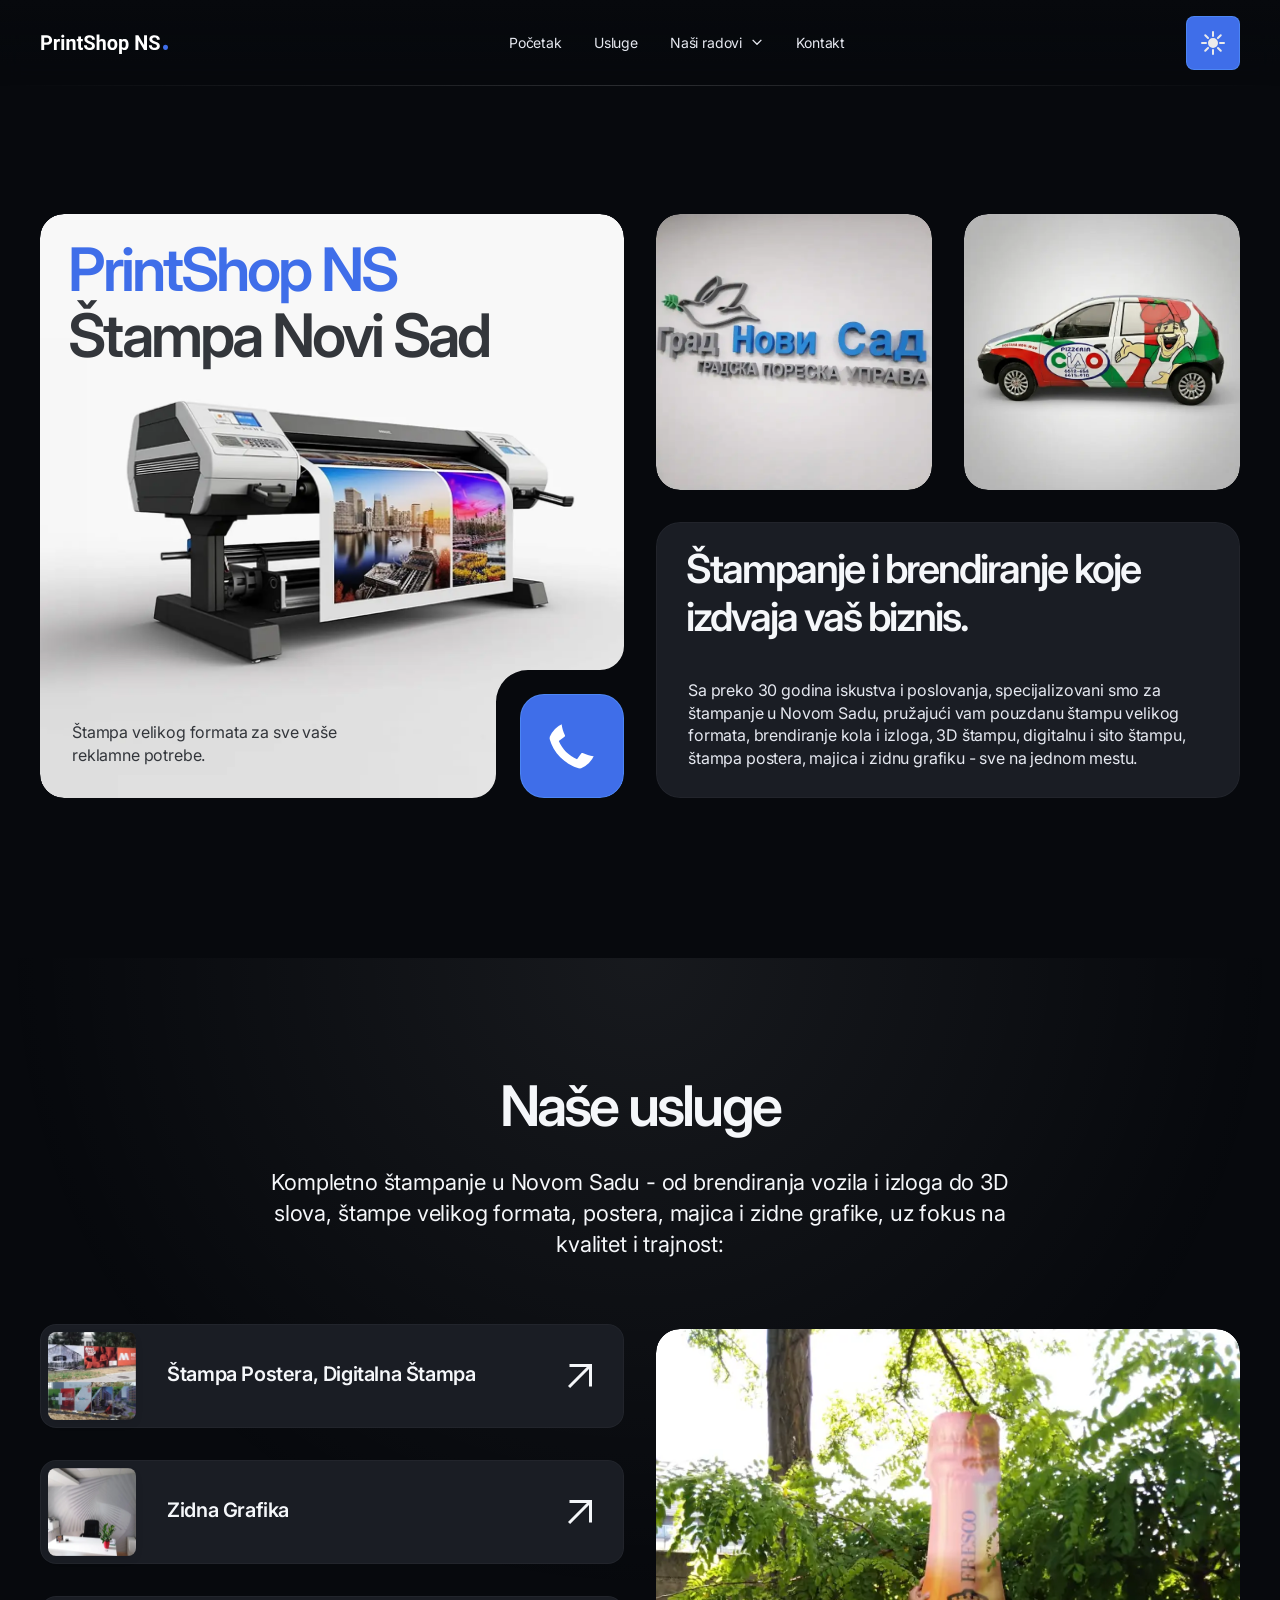
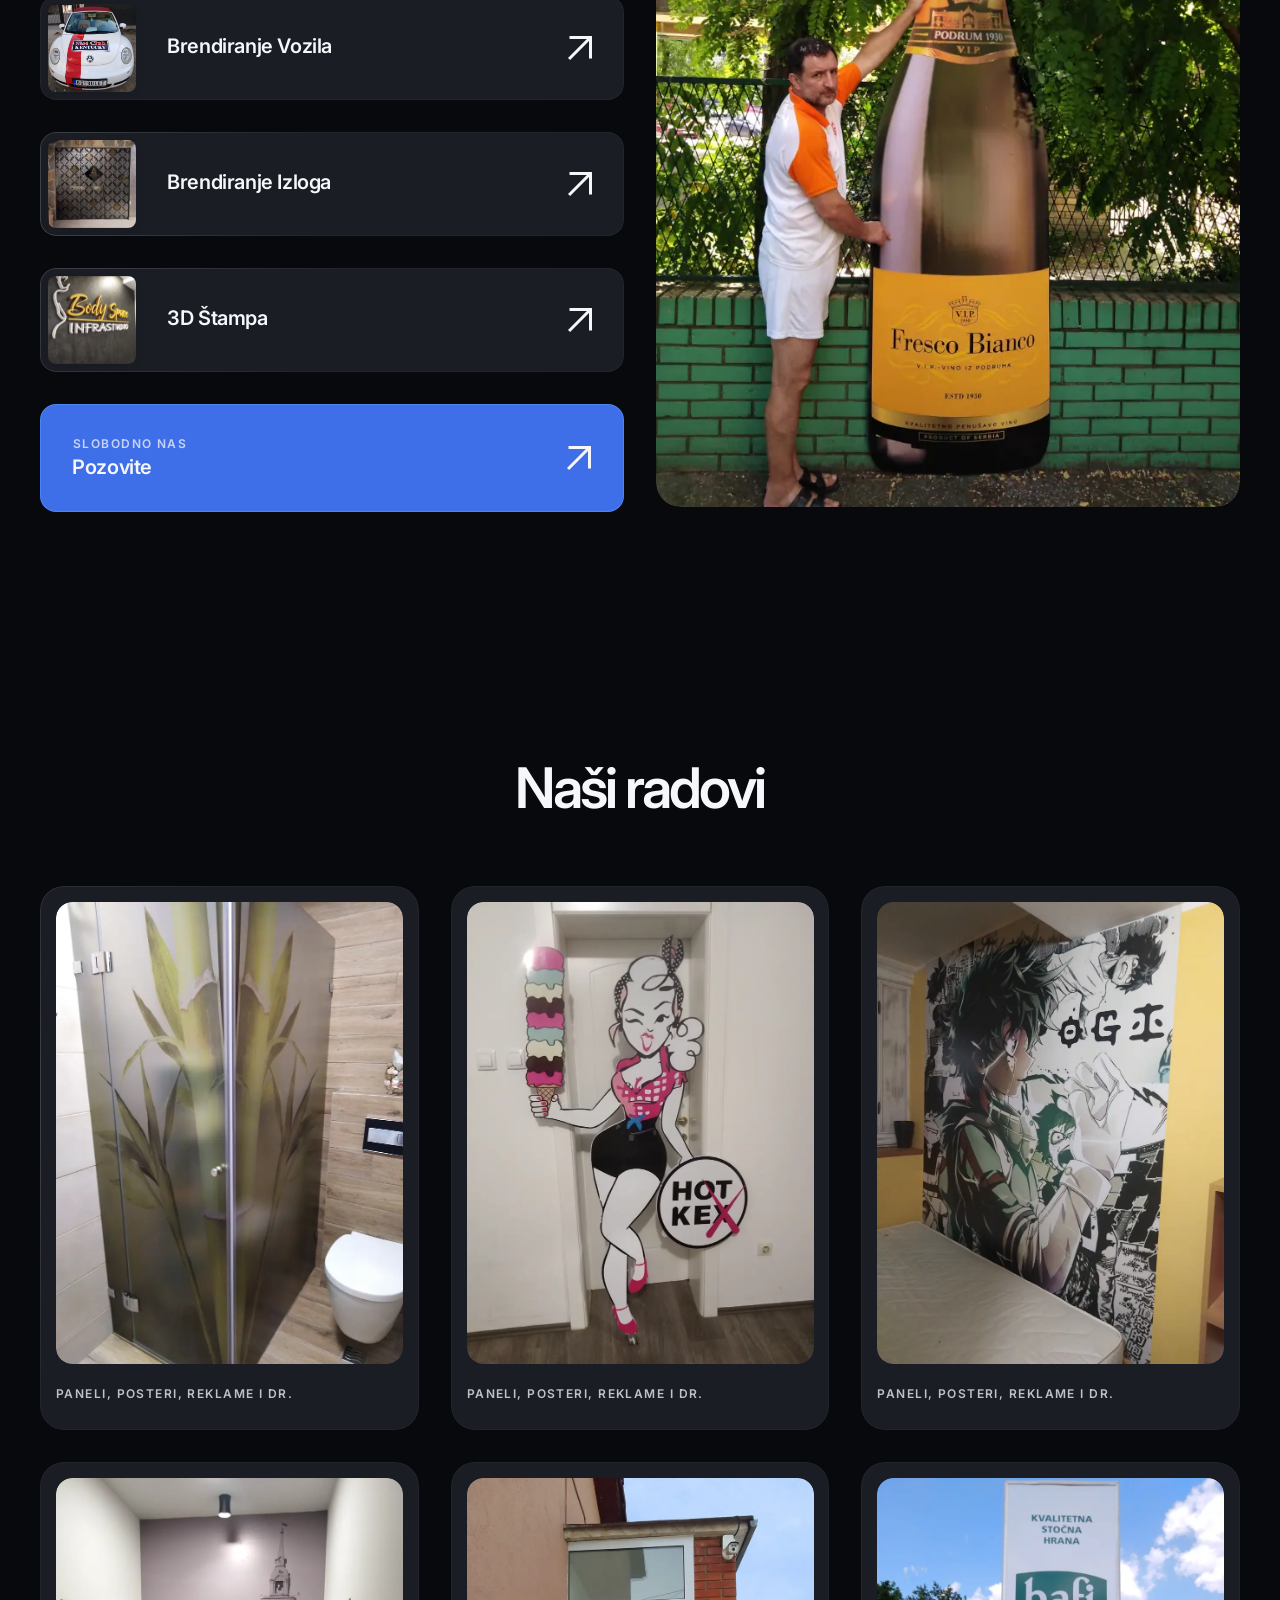
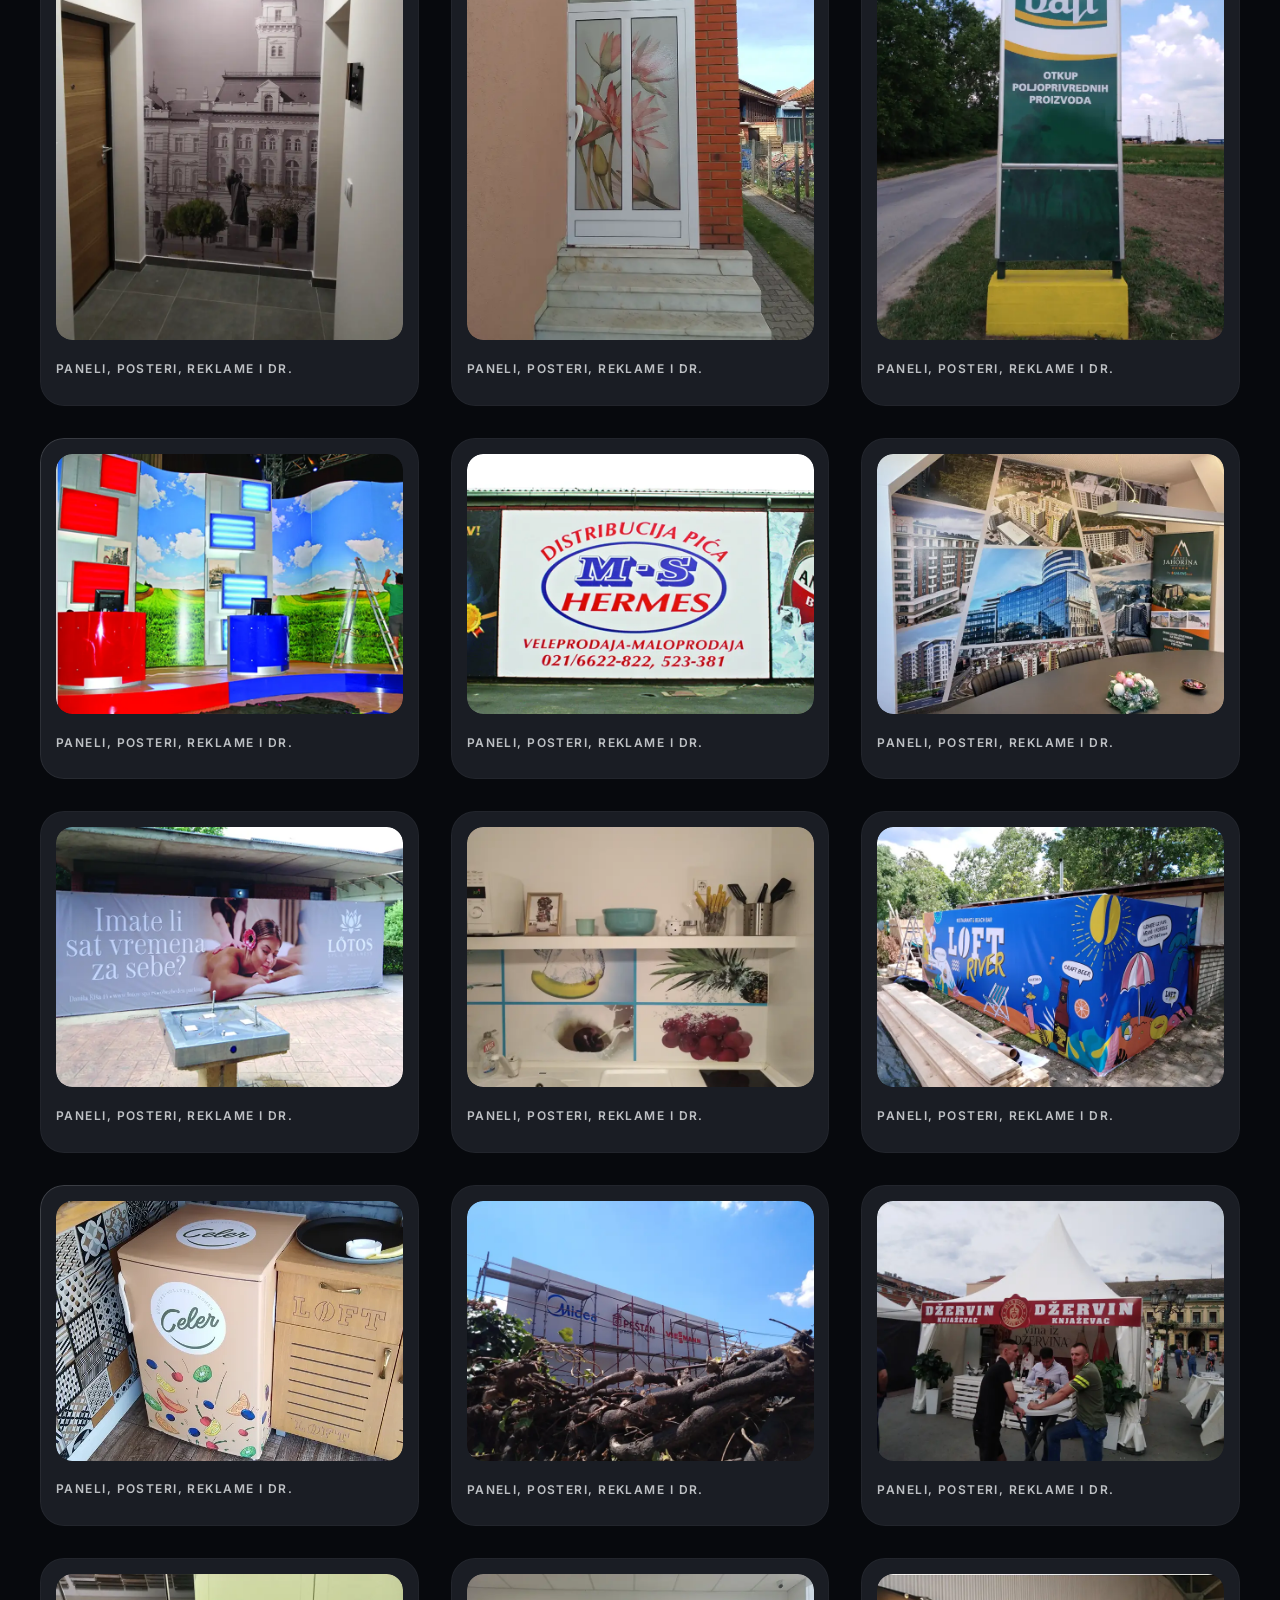
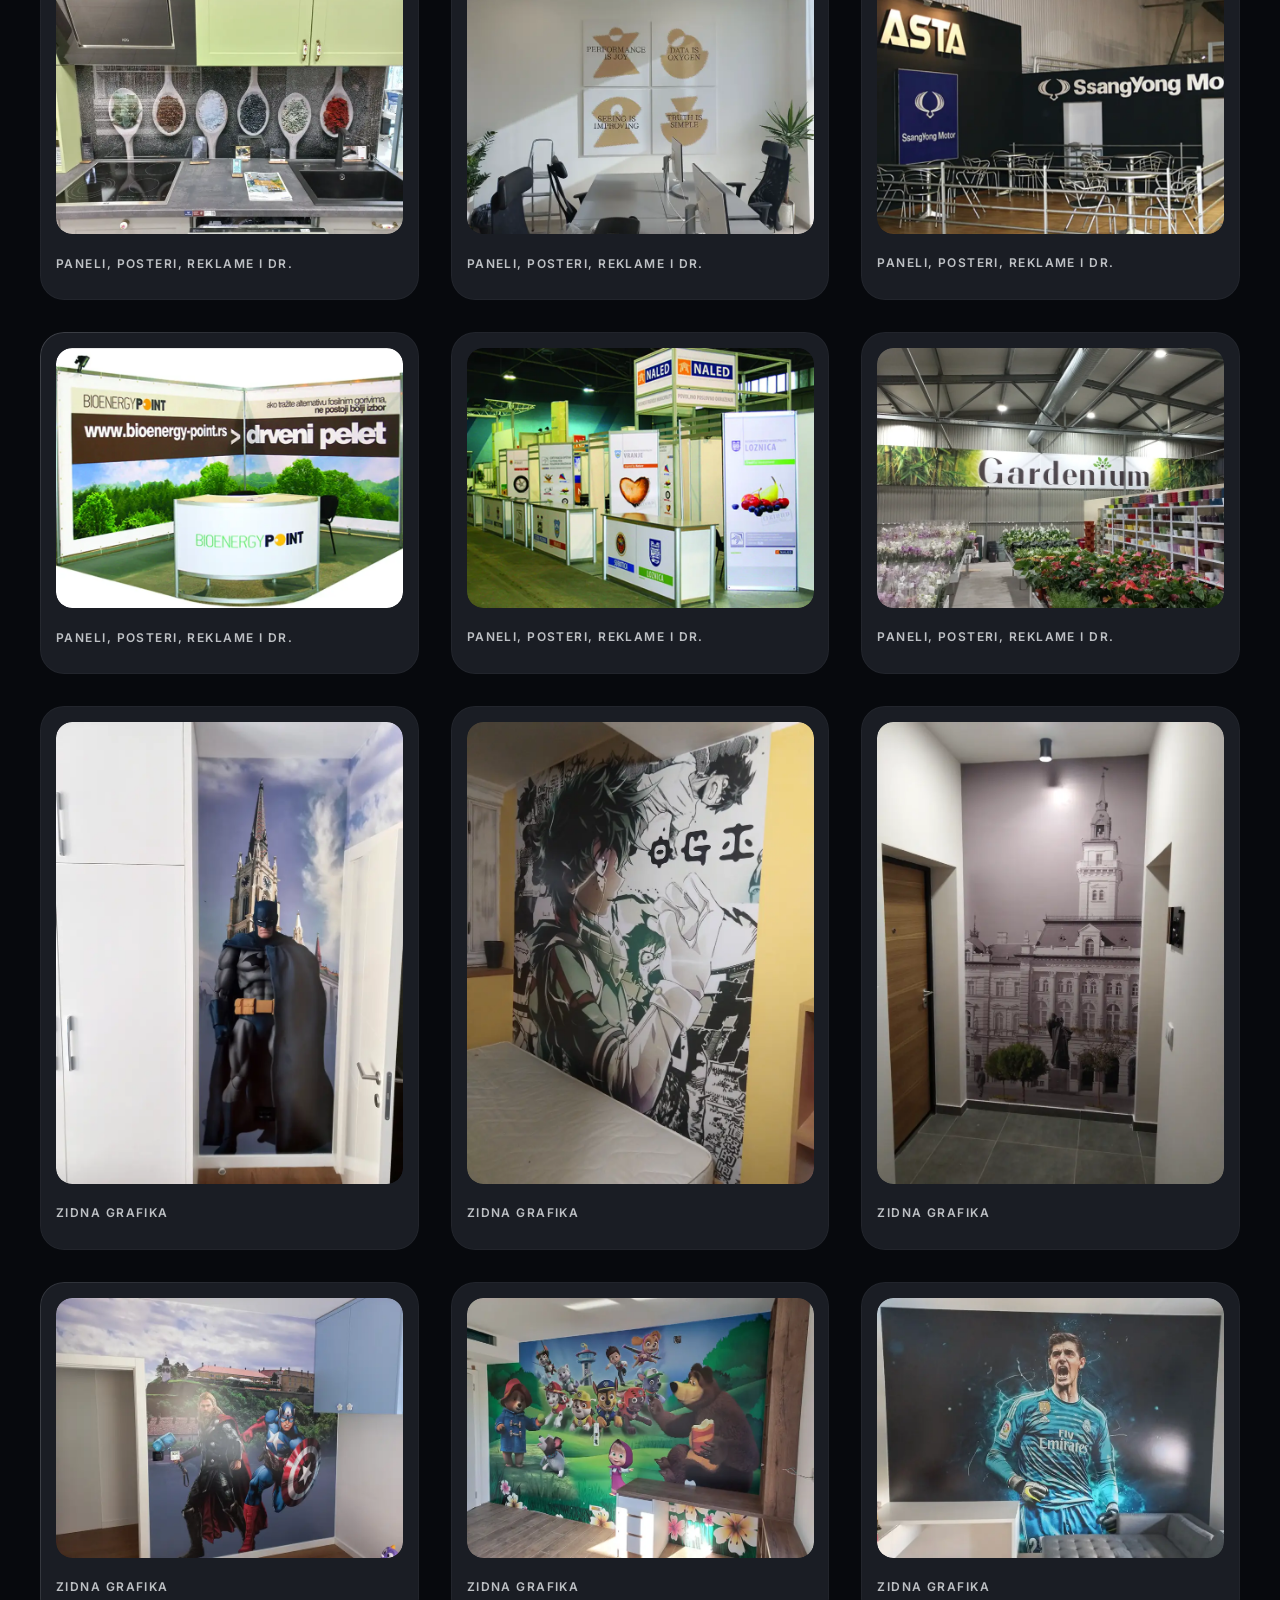
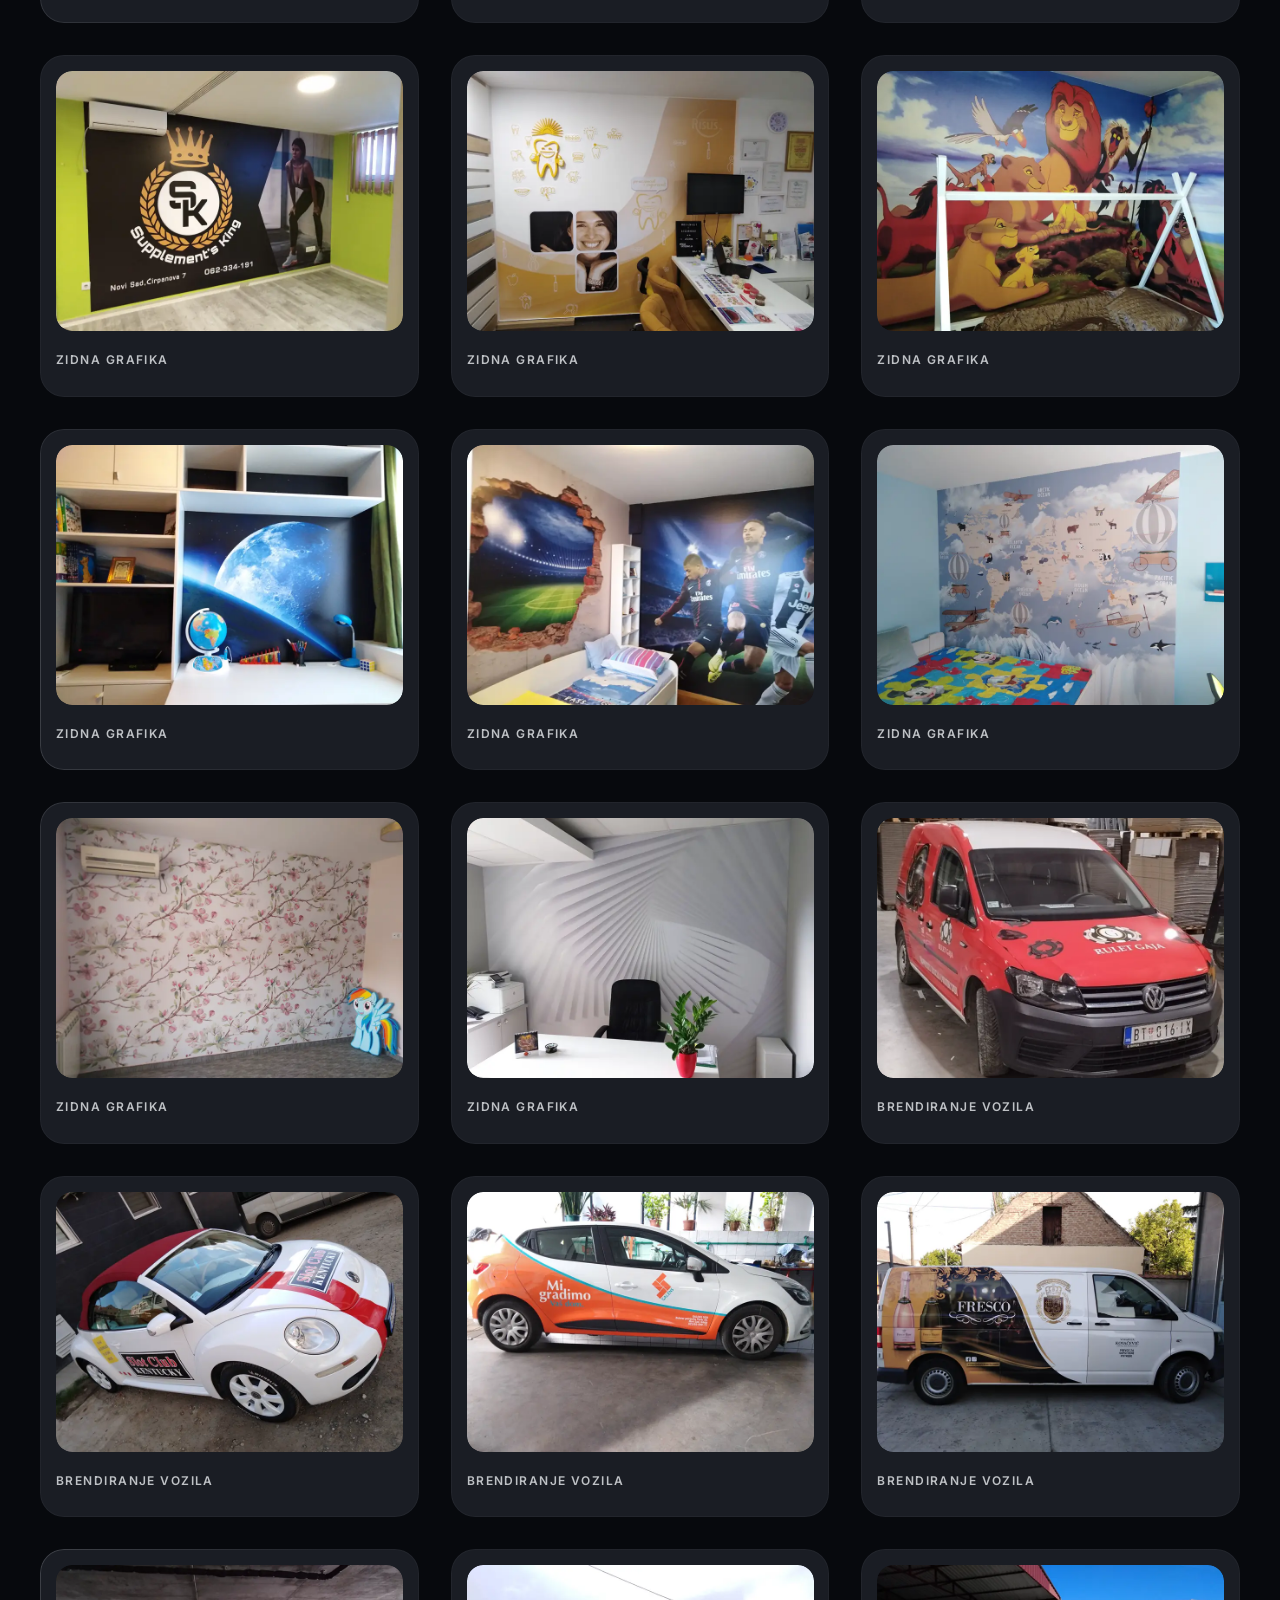
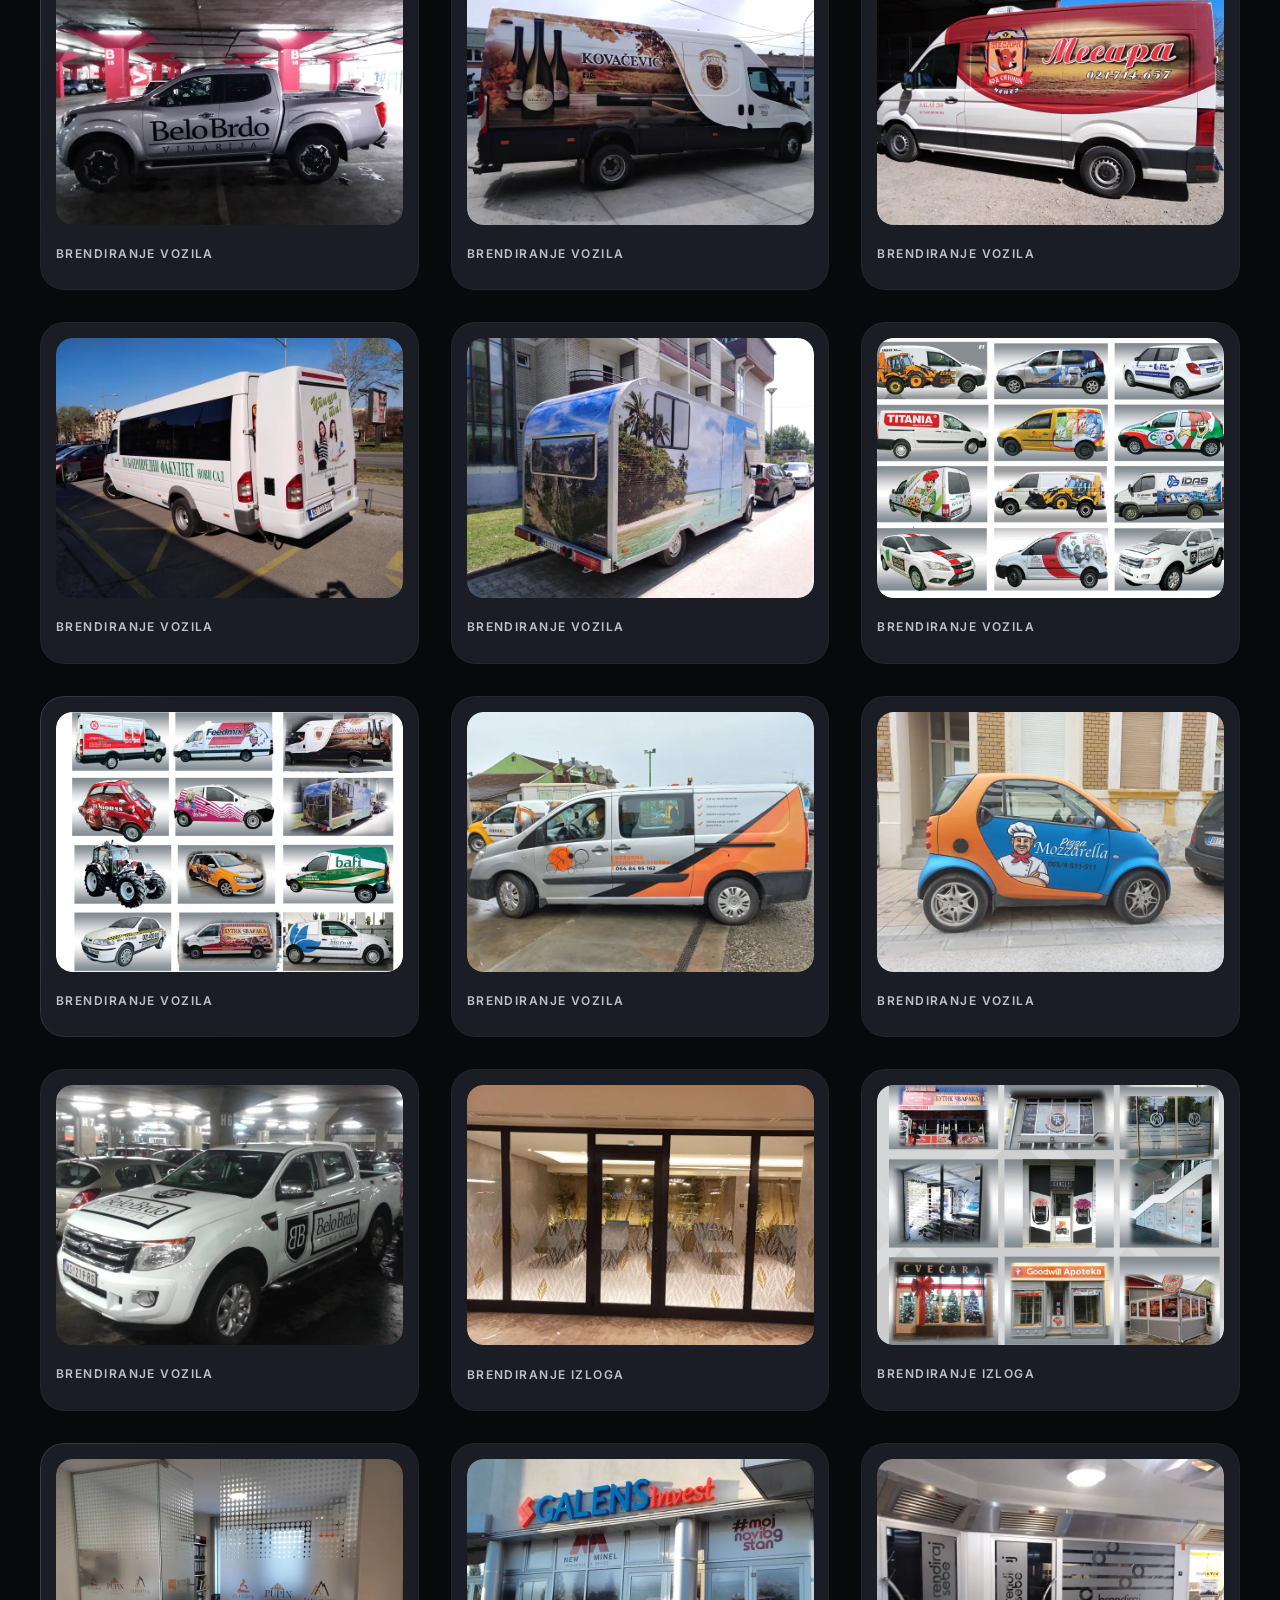
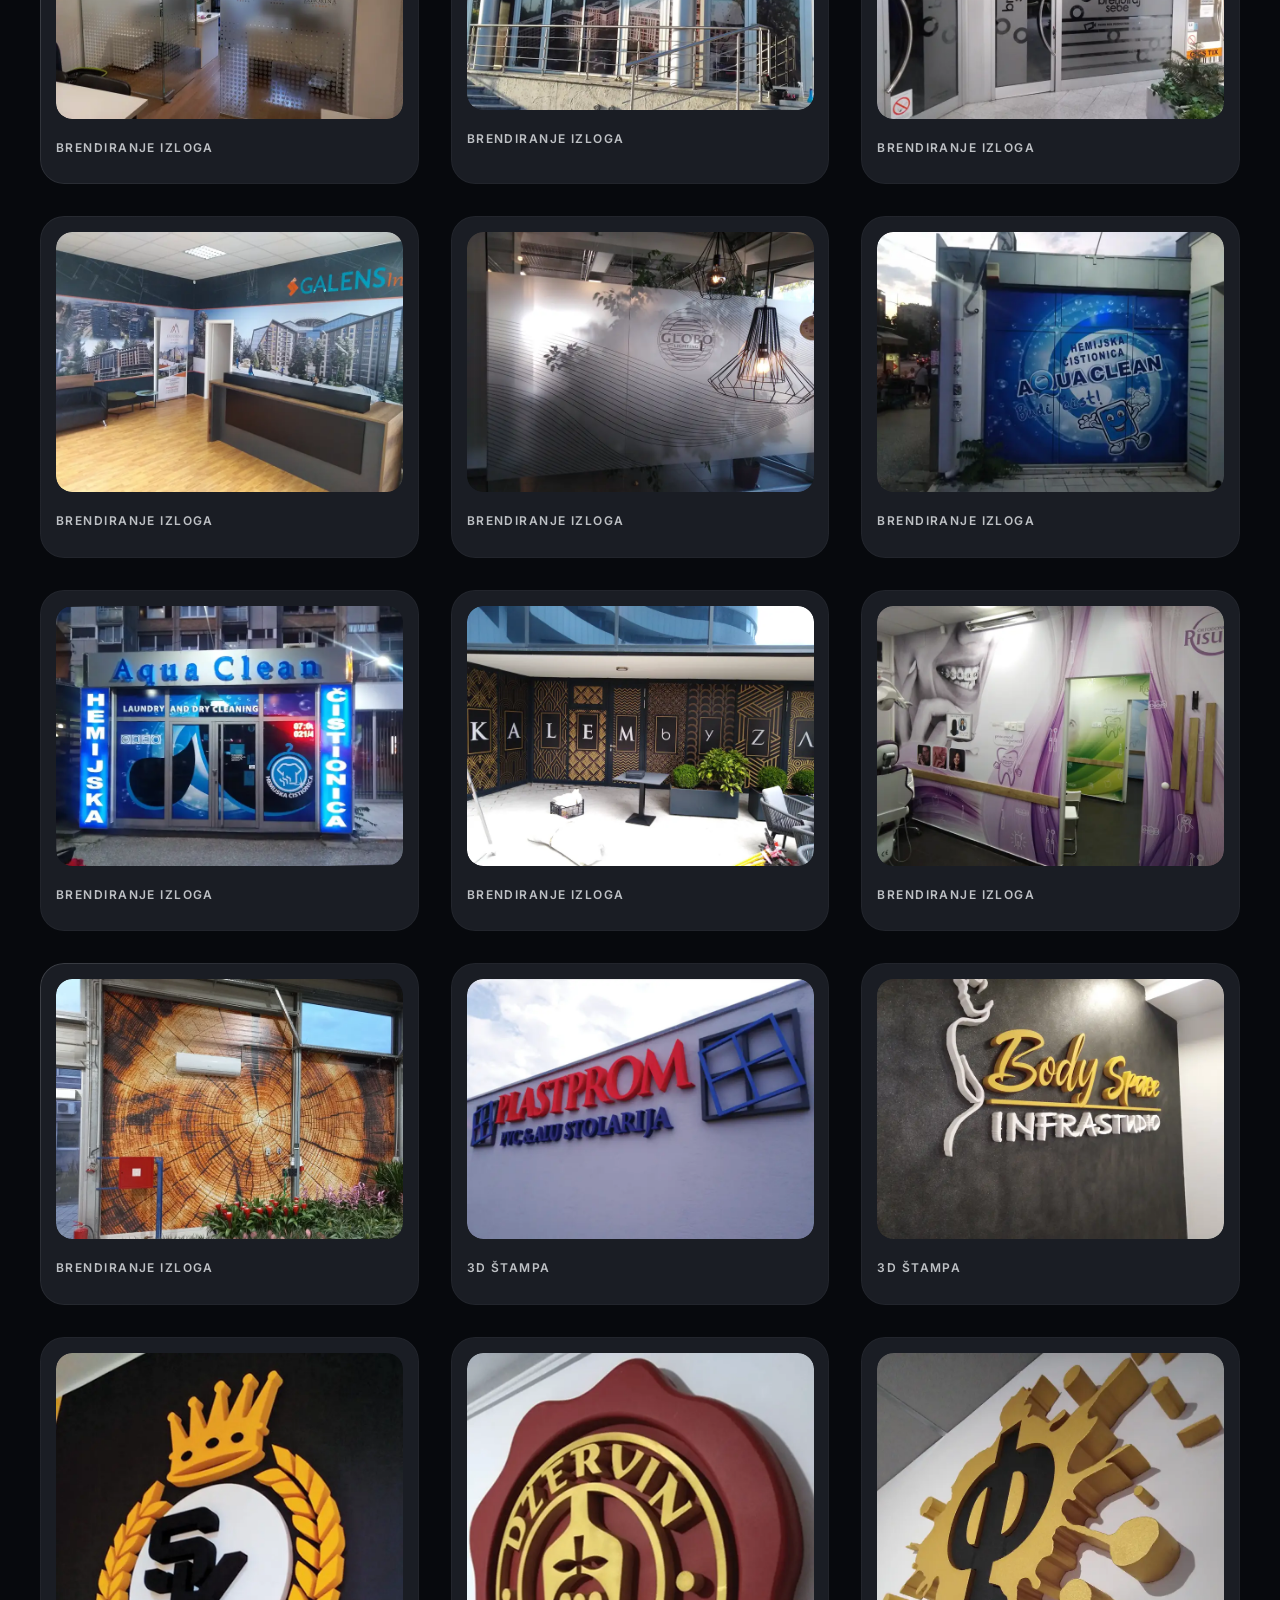
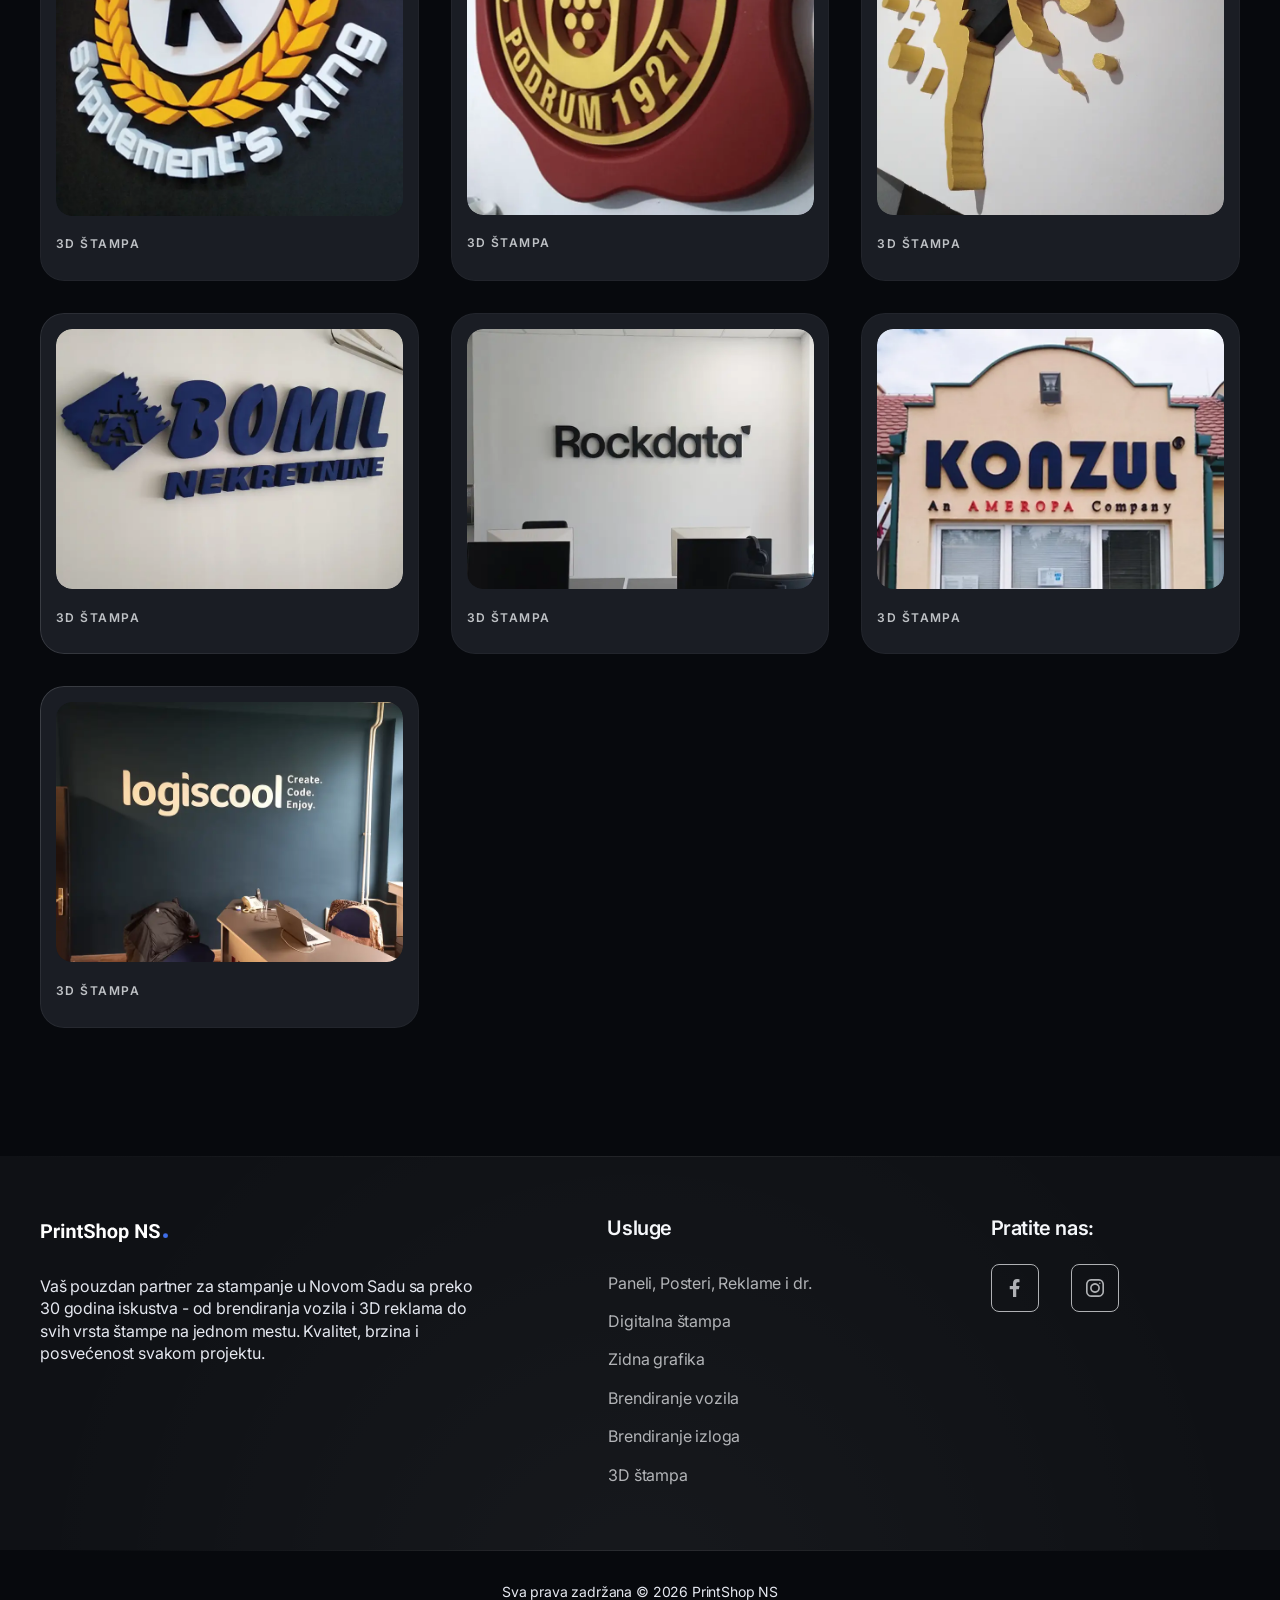
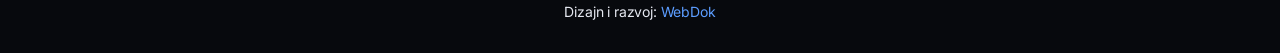
==== commit a20c56c4: "Updated" ====
--- a/index.html
+++ b/index.html
@@ -29,12 +29,12 @@
   <link type="text/css" rel="stylesheet" href="css/responsive.css">
 
   <!-- Favicon -->
-  <link rel="icon" type="image/png" href="/img/favicon-96x96.png" sizes="96x96" />
-  <link rel="icon" type="image/svg+xml" href="/img/favicon.svg" />
-  <link rel="shortcut icon" href="/img/favicon.ico" />
-  <link rel="apple-touch-icon" sizes="180x180" href="/img/apple-touch-icon.png" />
+  <link rel="icon" type="image/png" href="/img/favicon/favicon-96x96.png" sizes="96x96" />
+  <link rel="icon" type="image/svg+xml" href="/img/favicon/favicon.svg" />
+  <link rel="shortcut icon" href="/img/favicon/favicon.ico" />
+  <link rel="apple-touch-icon" sizes="180x180" href="/img/favicon/apple-touch-icon.png" />
   <meta name="apple-mobile-web-app-title" content="Print NS" />
-  <link rel="manifest" href="/img/site.webmanifest" />
+  <link rel="manifest" href="/img/favicon/site.webmanifest" />
 </head>
 
 <body>
